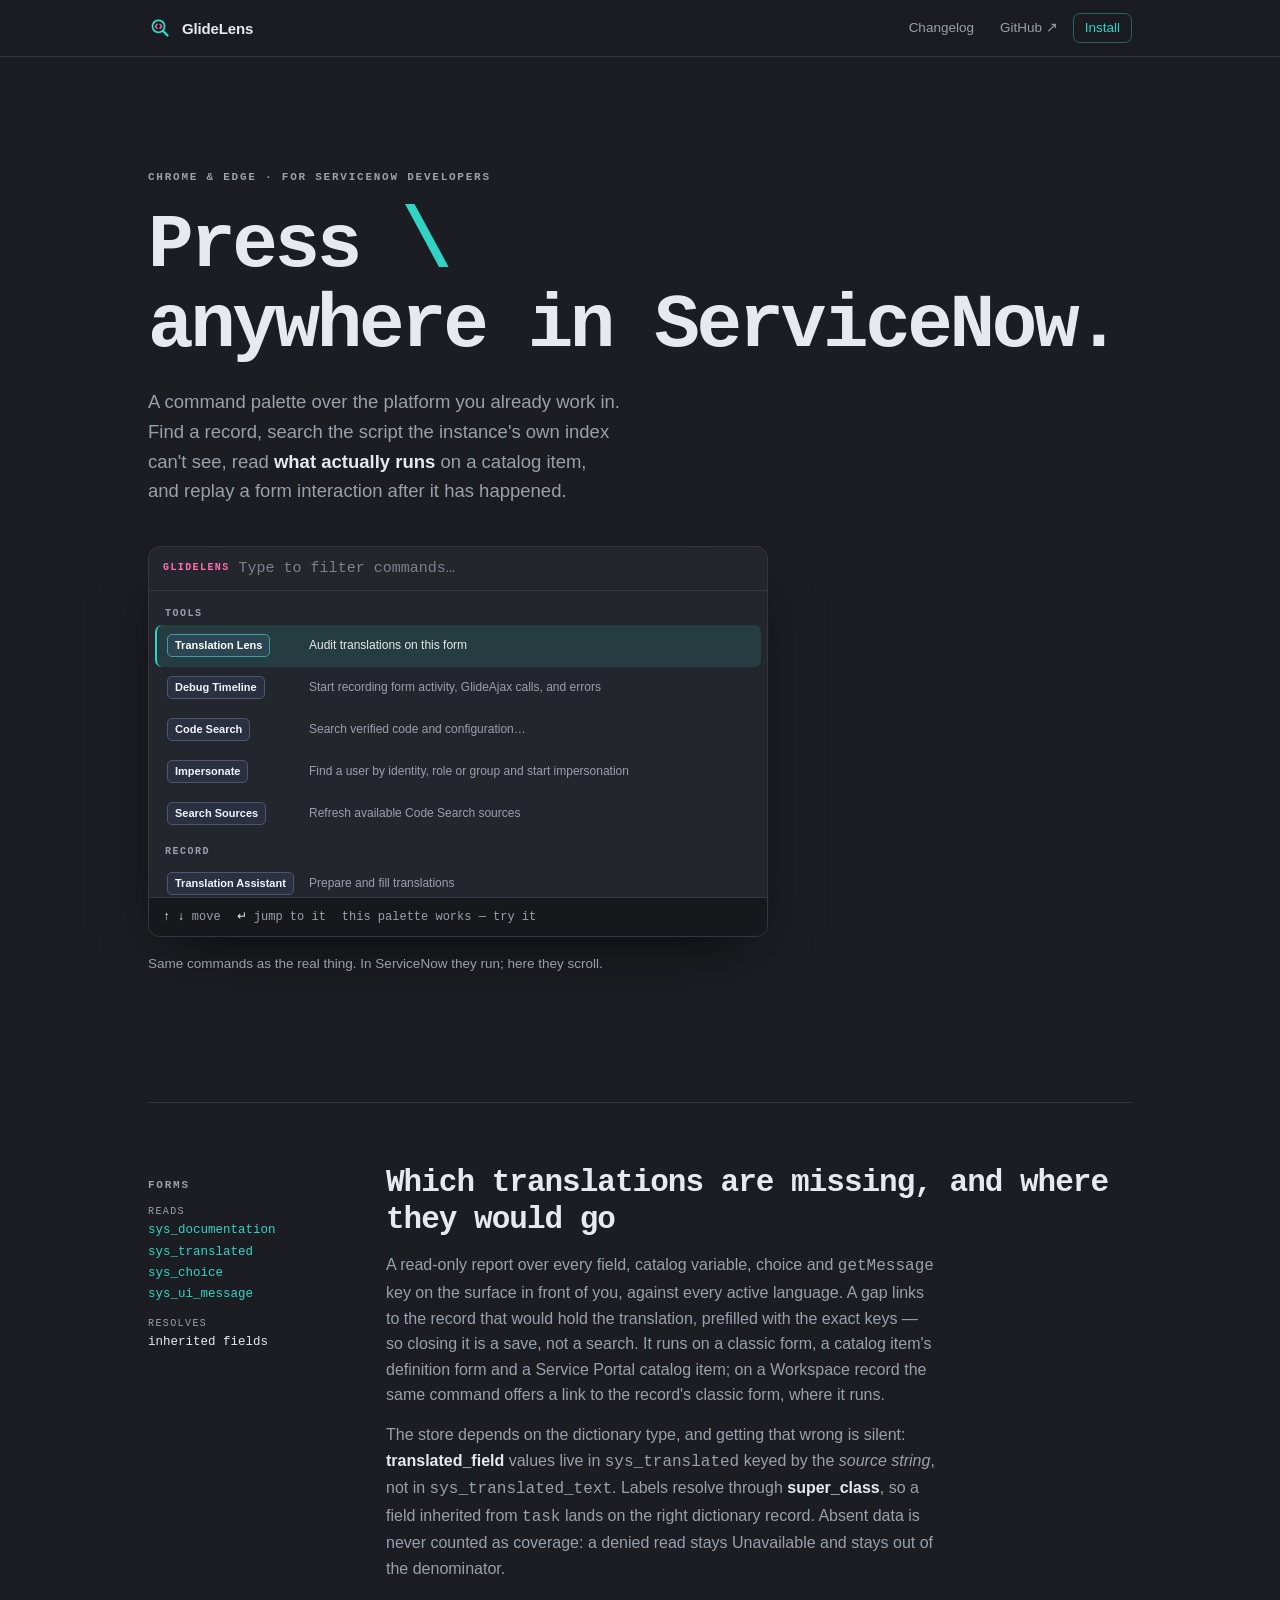
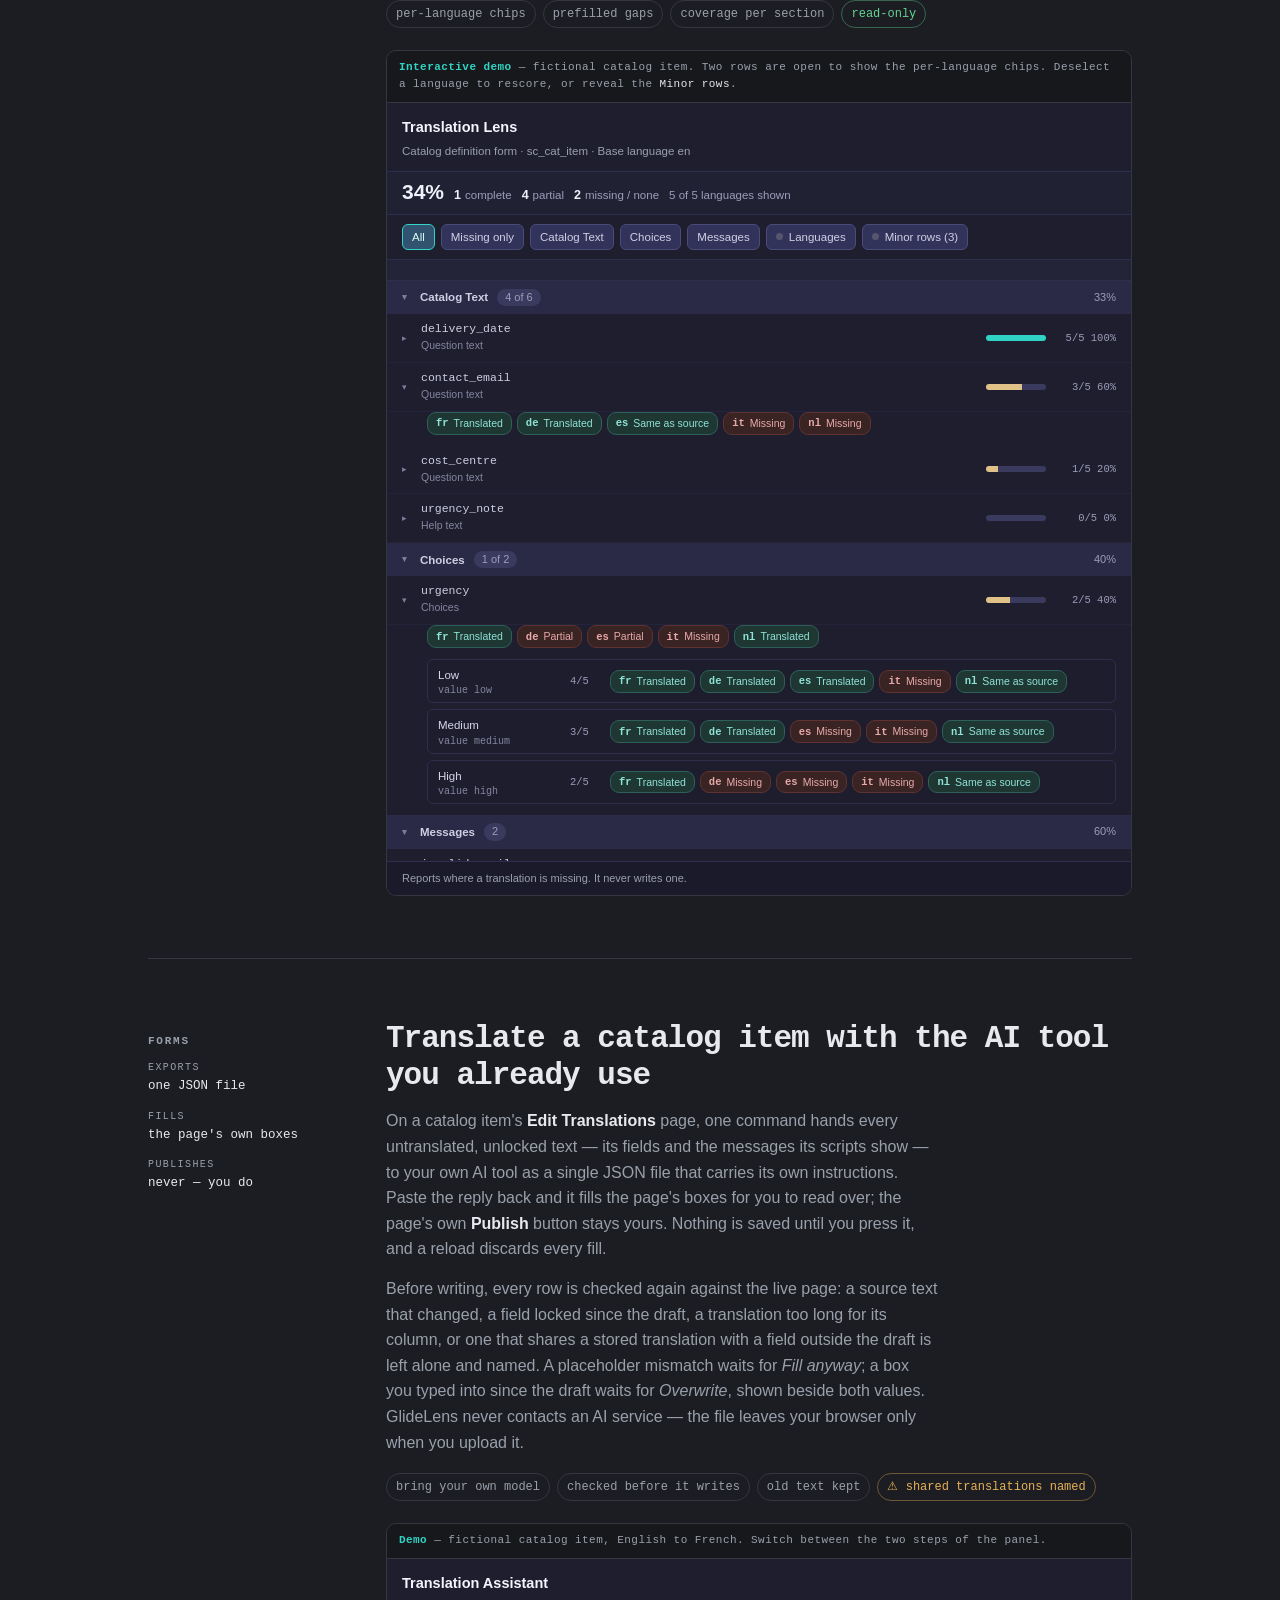
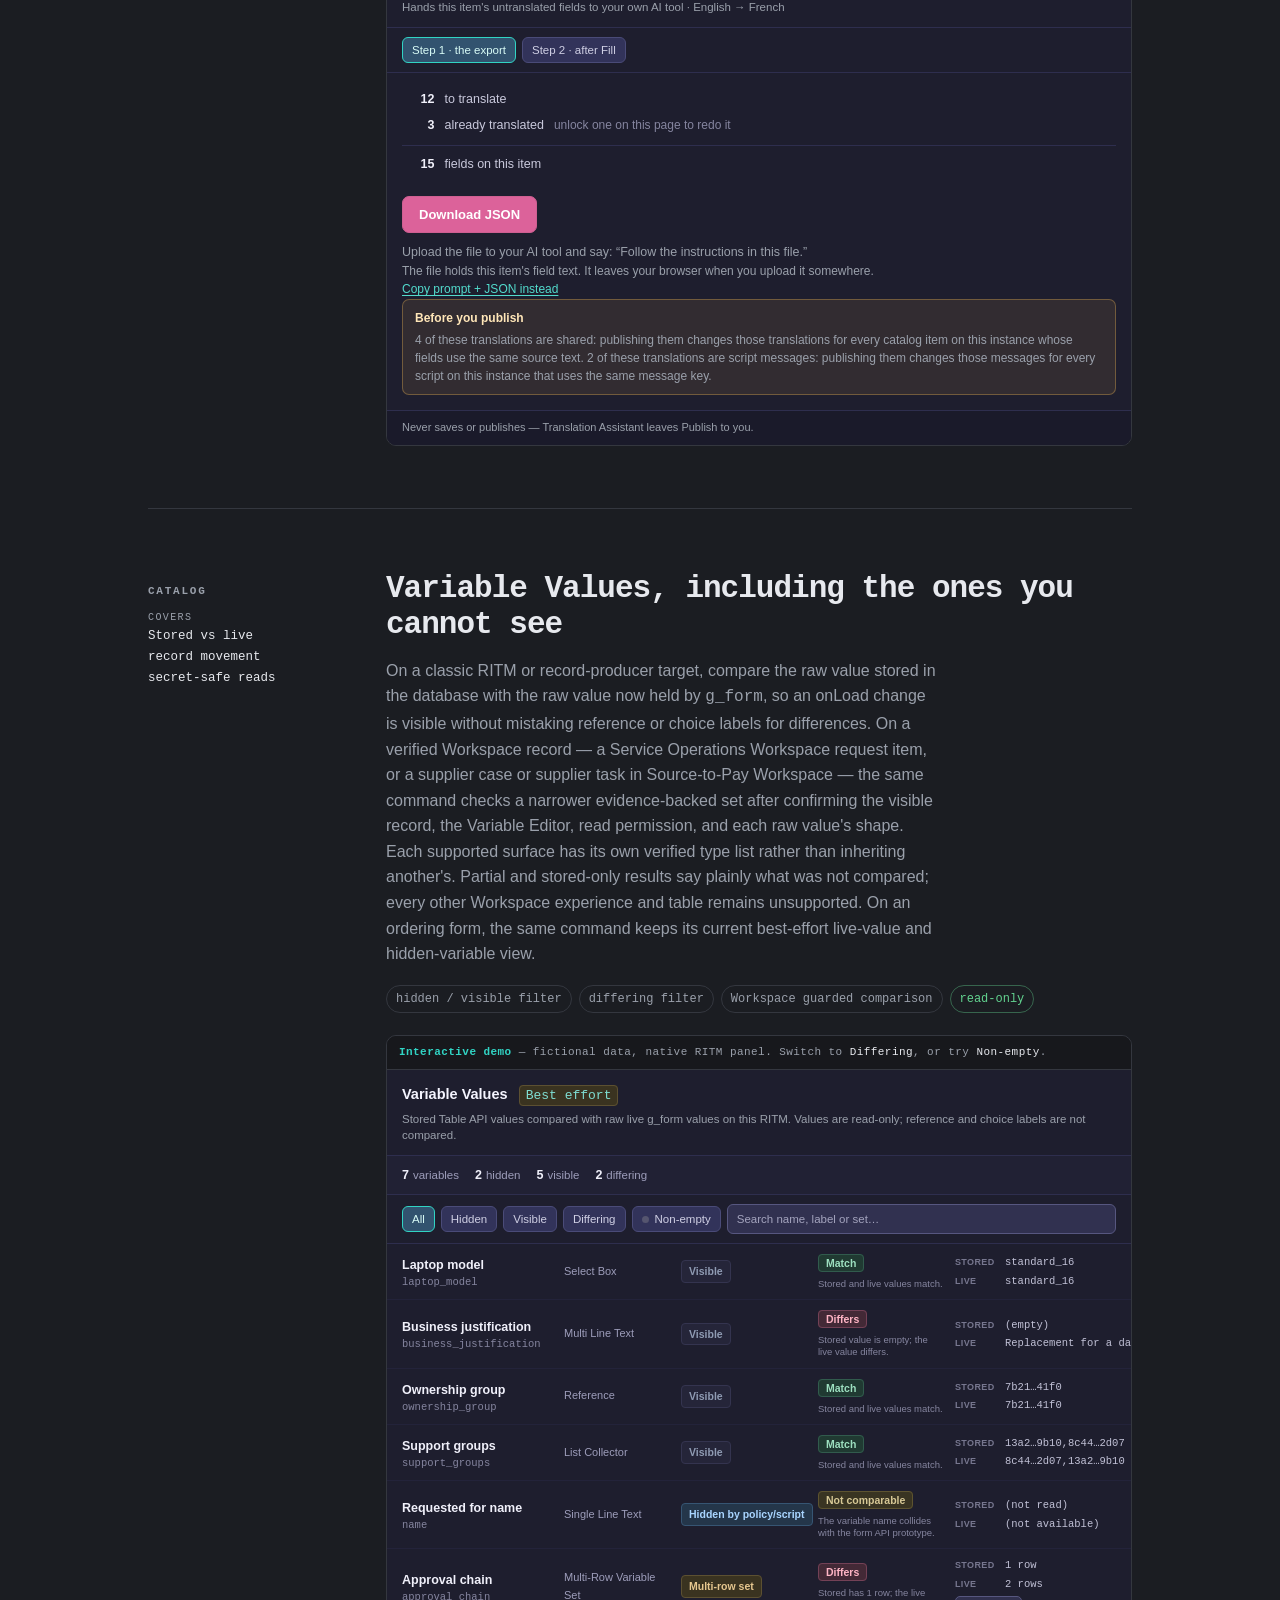
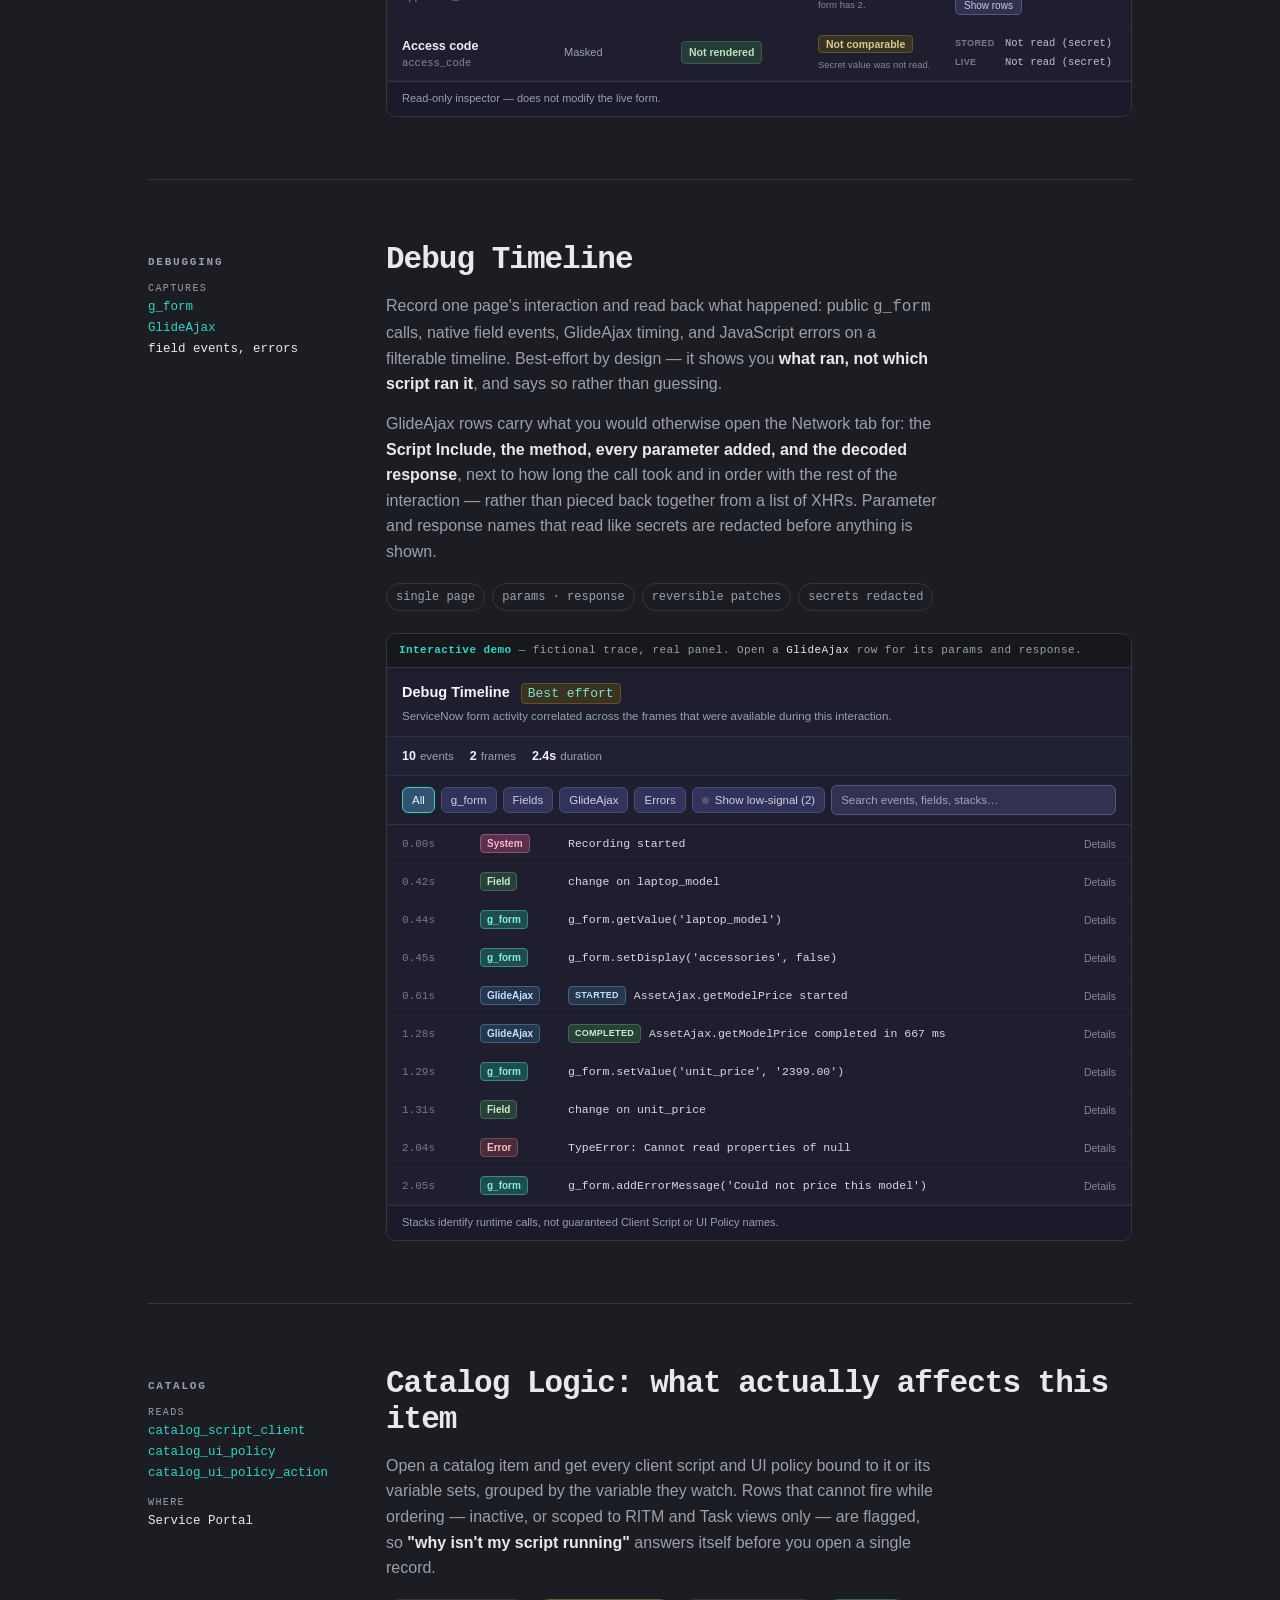
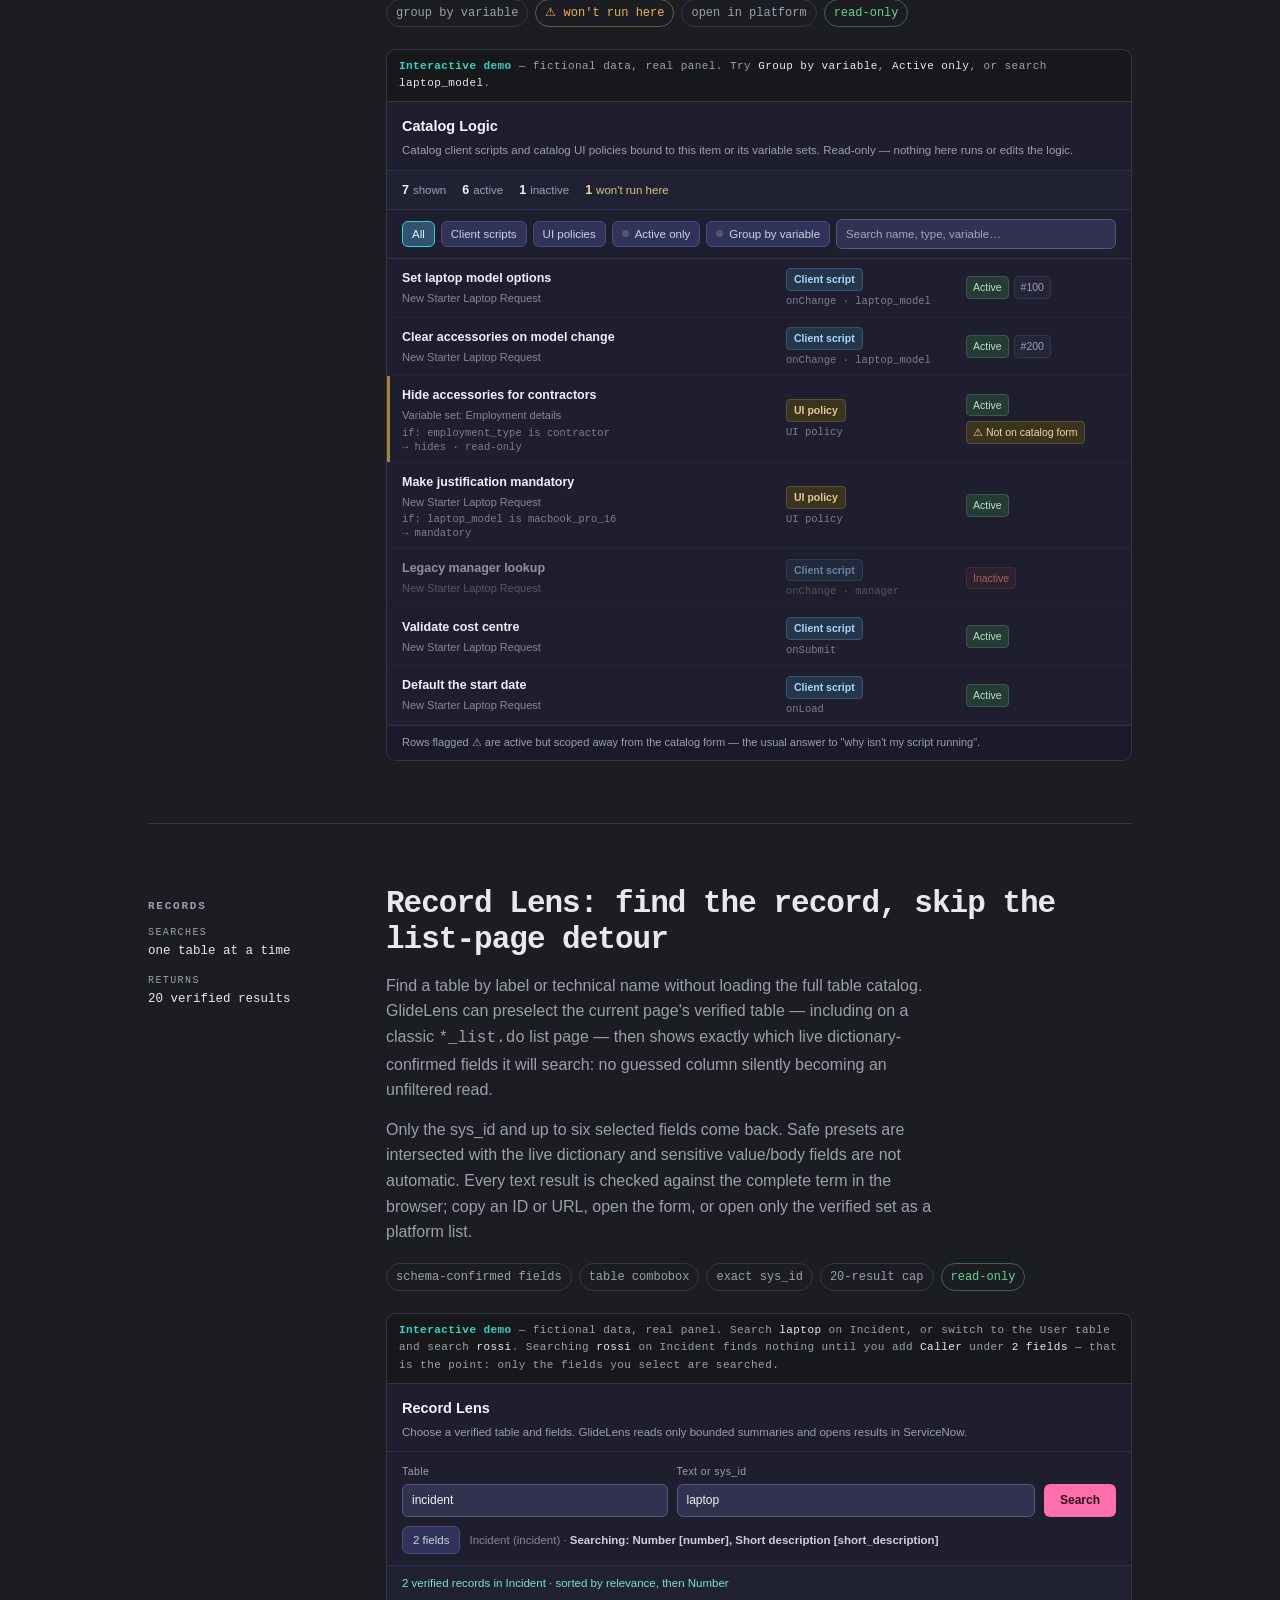
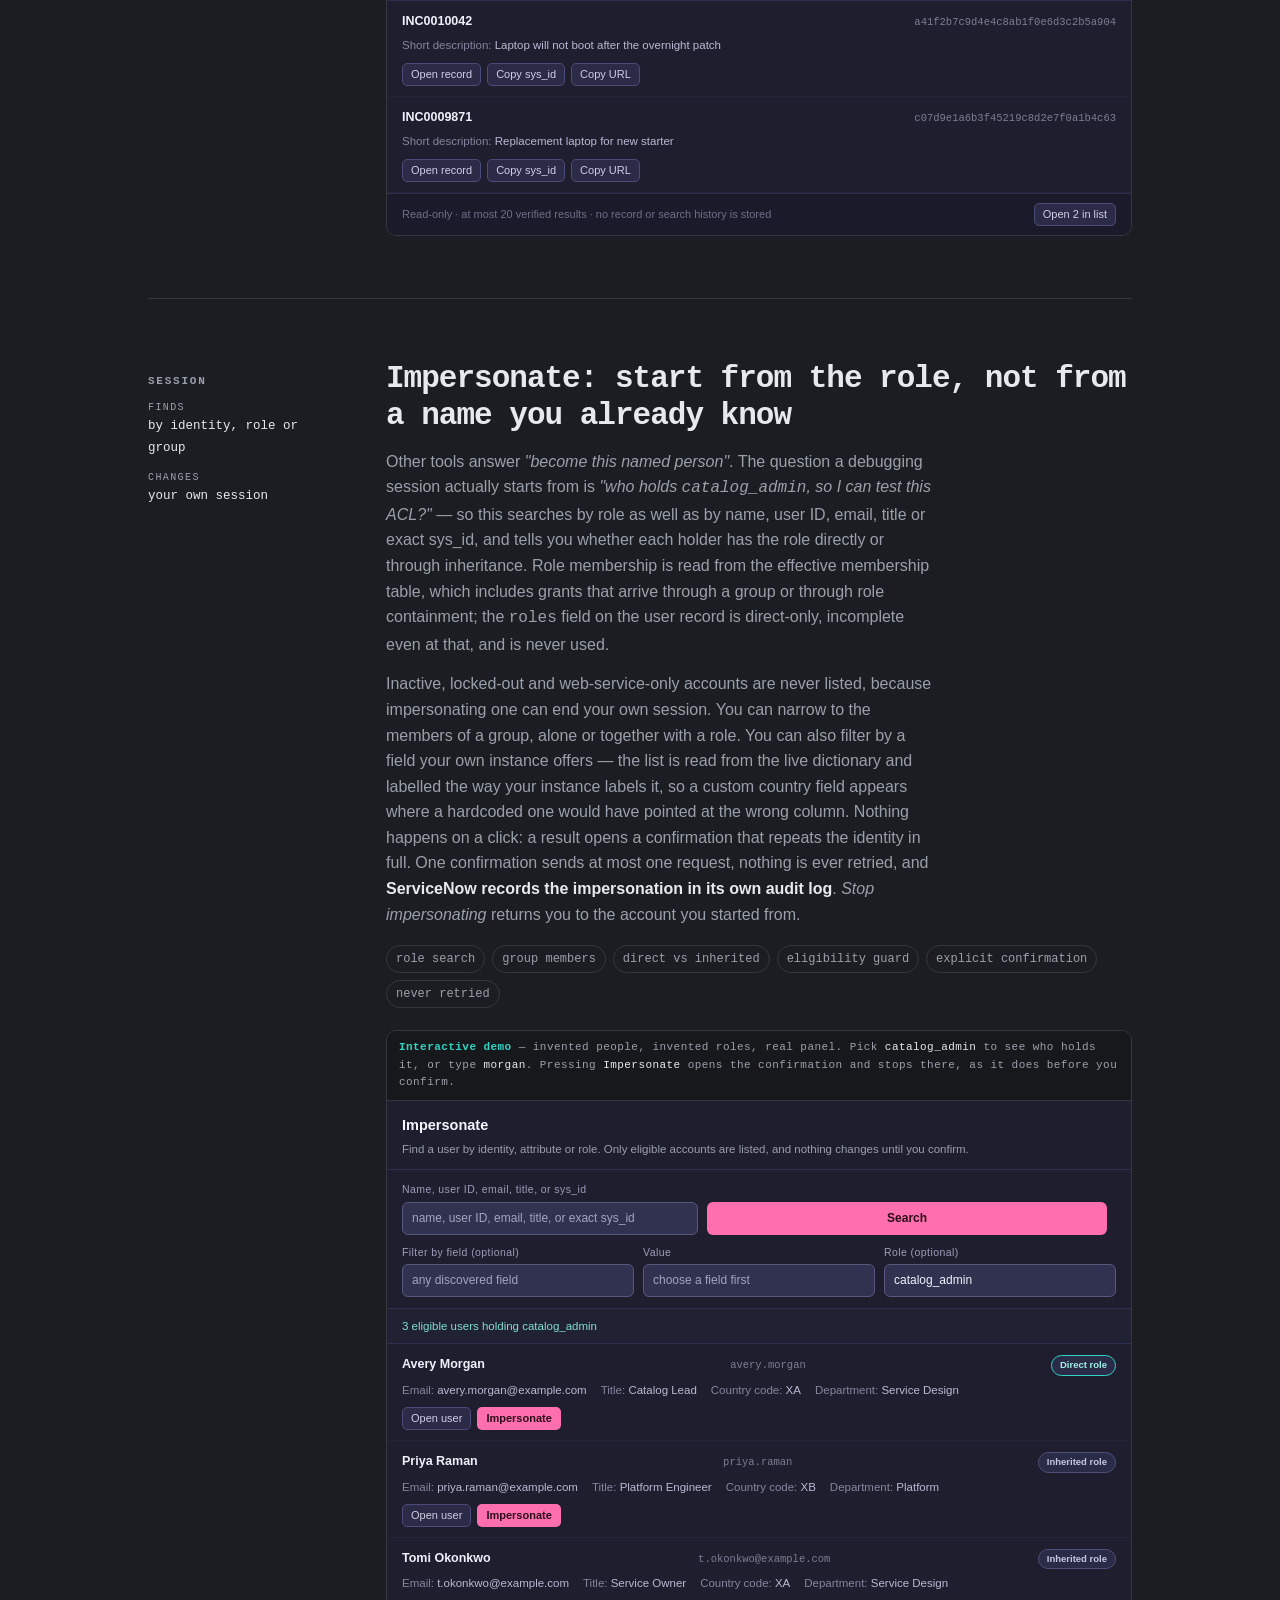
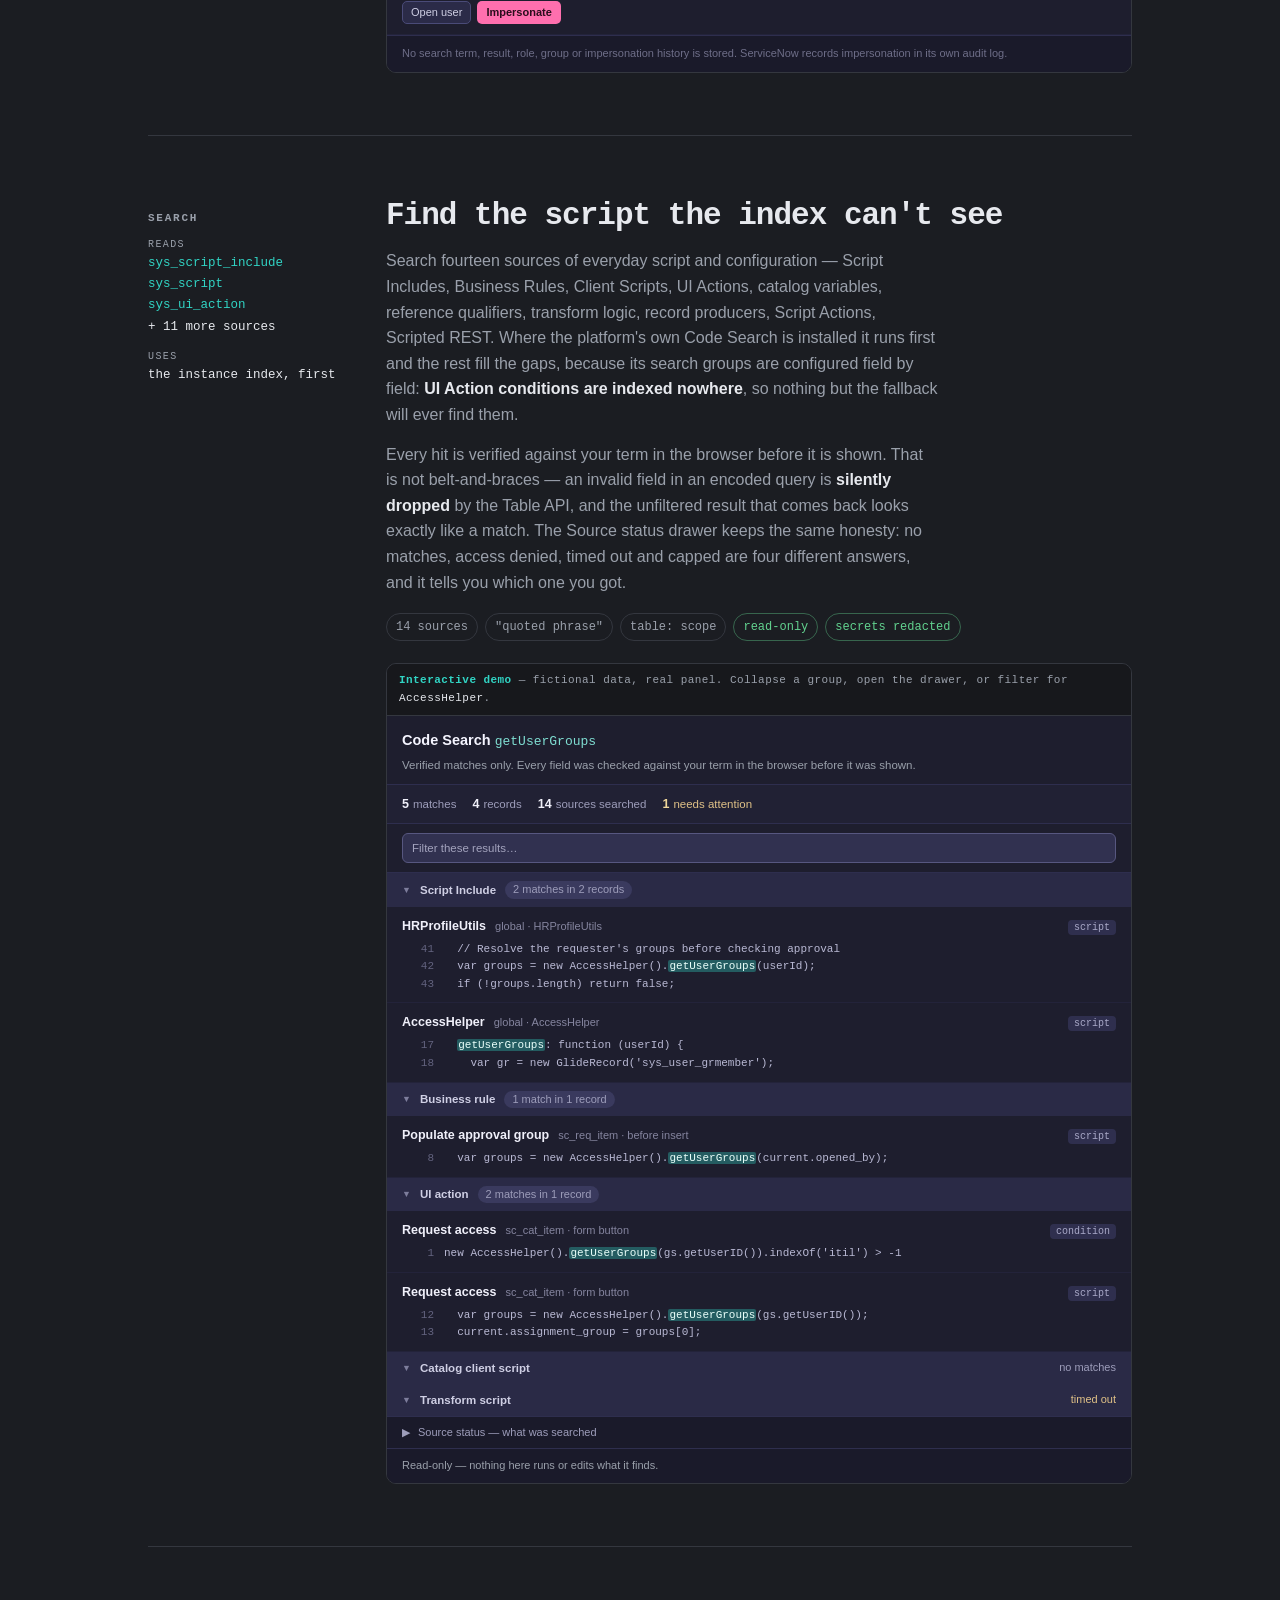
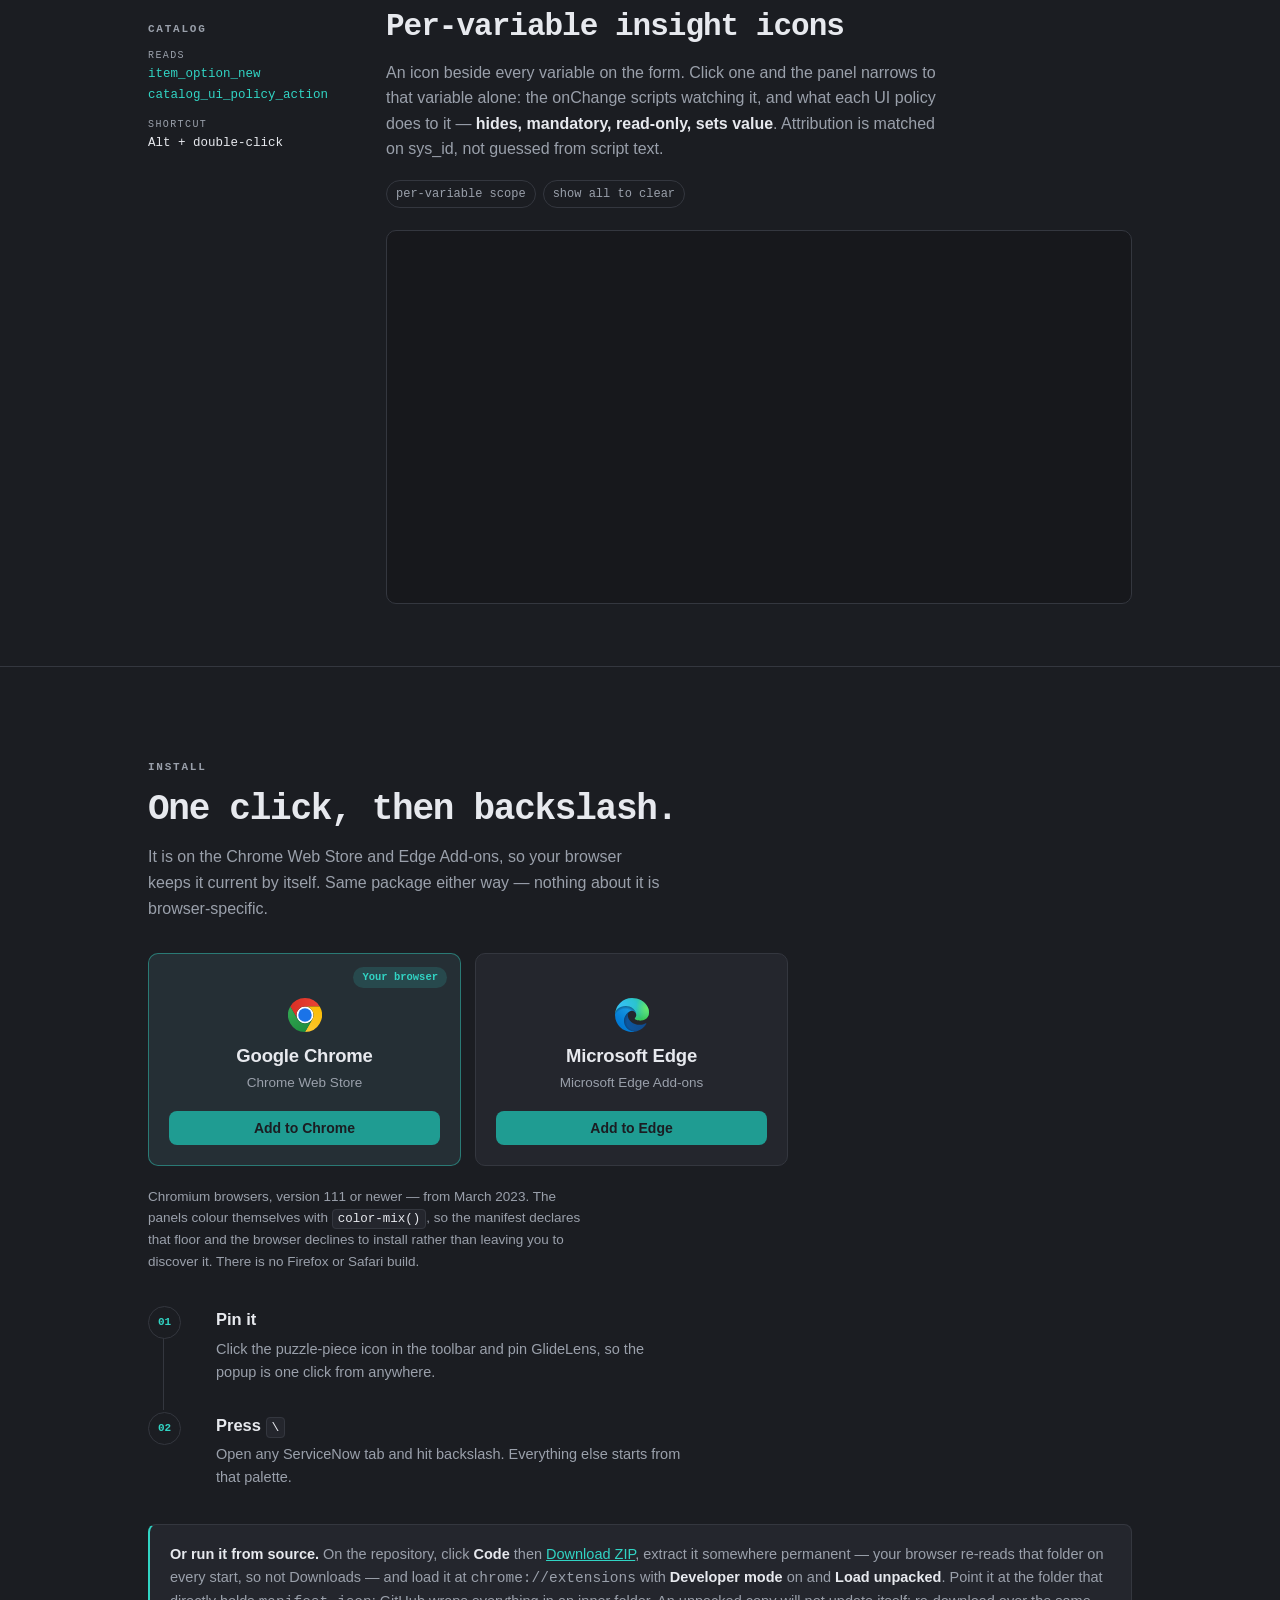
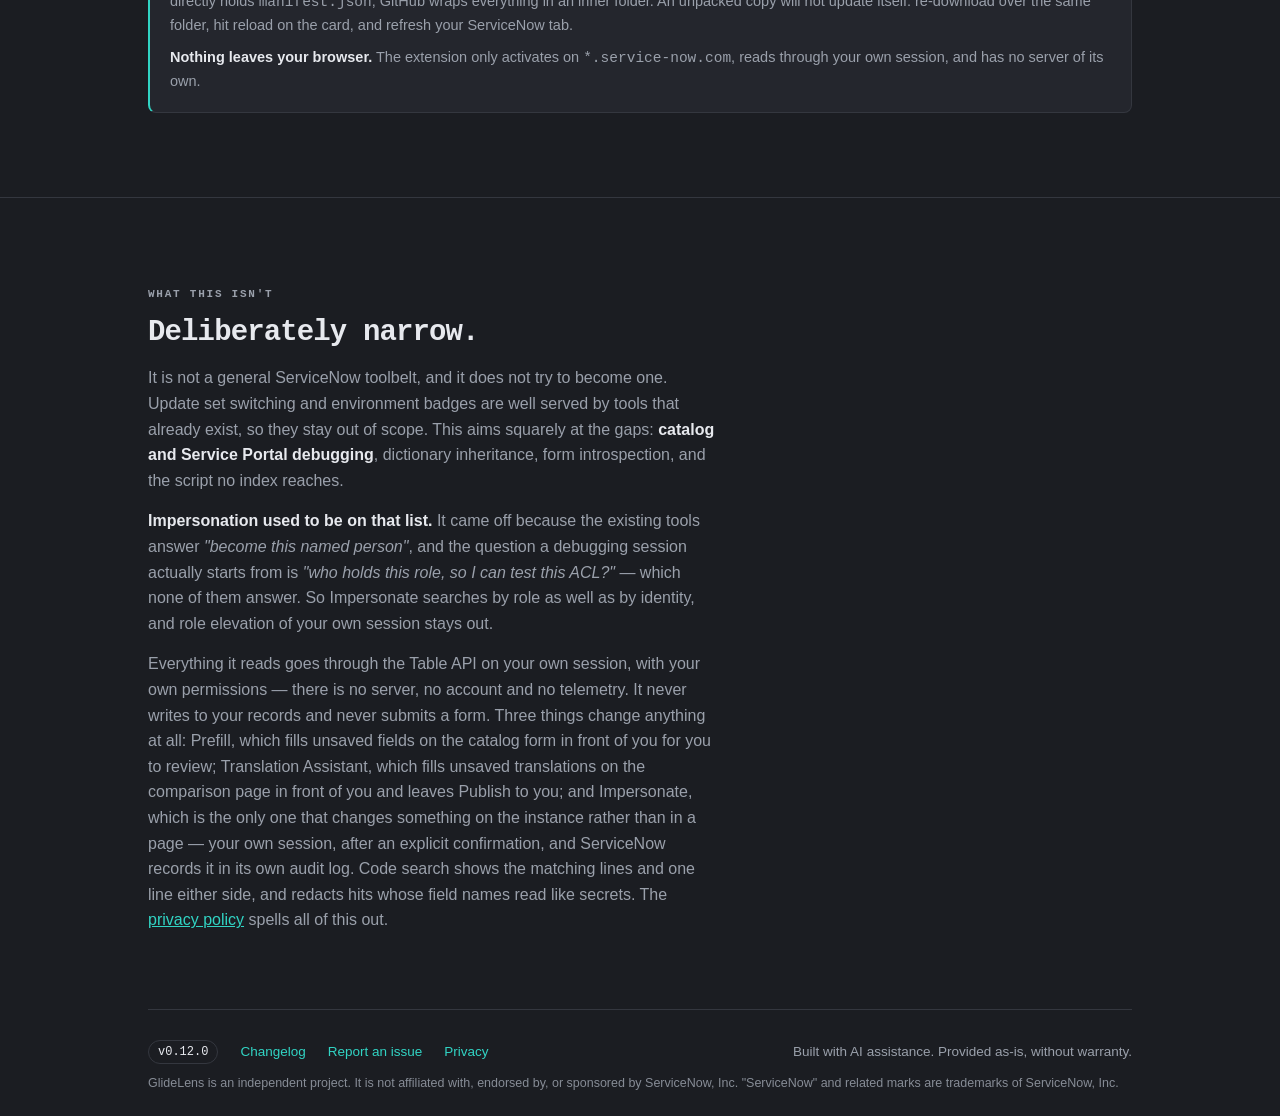
==== docs/index.html @ d3329e3c "feat: impersonate a user found by identity, role or group Adds Impersonate, a palette command for fi" ====
<!doctype html>
<html lang="en">
<head>
<meta charset="utf-8" />
<meta name="viewport" content="width=device-width, initial-scale=1" />
<title>GlideLens — a lens on ServiceNow forms, catalogs and code</title>
<meta name="description" content="A Chrome and Edge extension for ServiceNow developers. Press \ anywhere in the platform for a command palette: safe record search, code search across 14 sources, catalog debugging, a form Debug Timeline, and a translation coverage report." />

<!-- Served from /docs, so the site root is this folder — icons are copied in
     beside this file rather than referenced out of ../icons. -->
<link rel="icon" href="icon32.png" />

<!-- Link previews, for when this gets shared. No og:image yet: the 128px
     extension icon crops badly at 1200×630, so it is better to have none than
     a bad one. Add a proper preview card here when there is one. -->
<meta property="og:type" content="website" />
<meta property="og:site_name" content="GlideLens" />
<meta property="og:title" content="GlideLens — a lens on ServiceNow forms, catalogs and code" />
<meta property="og:description" content="Press \ anywhere in ServiceNow: code search across 14 sources, catalog debugging that tells you what actually runs, a form Debug Timeline, and a translation coverage report." />
<meta property="og:url" content="https://rushipatel92.github.io/GlideLens/" />
<meta name="twitter:card" content="summary" />

<style>
/* ---------------------------------------------------------------------------
   Tokens — lifted verbatim from the extension's popup.css so the page and the
   product read as one thing. Teal is the workhorse, pink is the rare spark.
   --------------------------------------------------------------------------- */
:root {
  --bg:      #1b1d22;
  --surface: #24262d;
  --sunken:  #17181c;
  --line:    #34373f;
  --text:    #e7e9ee;
  --muted:   #9aa0ab;
  --teal:    #31d4c4;
  --teal-d:  #1f9c92;
  --pink:    #ff6fae;
  --ok:      #62d28f;
  --warn:    #e7b155;

  --mono: ui-monospace, "Cascadia Code", "SF Mono", "JetBrains Mono", Menlo, Consolas, monospace;
  --sans: -apple-system, "Segoe UI", Roboto, "Helvetica Neue", sans-serif;

  --gut: clamp(20px, 5vw, 48px);
  /* Wide enough for the longest table name the rail carries
     (catalog_ui_policy_action), which broke mid-word at 172px. */
  --rail: 192px;
}

* { box-sizing: border-box; }

html { scroll-behavior: smooth; scroll-padding-top: 76px; }
@media (prefers-reduced-motion: reduce) { html { scroll-behavior: auto; } }

body {
  margin: 0;
  background: var(--bg);
  color: var(--text);
  font: 16px/1.6 var(--sans);
  -webkit-font-smoothing: antialiased;
}

a { color: var(--teal); }

:focus-visible {
  outline: 2px solid var(--teal);
  outline-offset: 2px;
  border-radius: 3px;
}

.wrap { max-width: 1080px; margin: 0 auto; padding: 0 var(--gut); }

/* Utility label: mono, wide, quiet. Used for eyebrows and rail headings. */
.eyebrow {
  font: 600 11px/1 var(--mono);
  letter-spacing: 0.16em;
  text-transform: uppercase;
  color: var(--muted);
}

/* ---------------------------------------------------------------------------
   Masthead
   --------------------------------------------------------------------------- */
.masthead {
  position: sticky;
  top: 0;
  z-index: 40;
  background: rgba(27, 29, 34, 0.86);
  backdrop-filter: blur(10px);
  border-bottom: 1px solid var(--line);
}
.masthead-in {
  display: flex;
  align-items: center;
  gap: 10px;
  height: 56px;
  max-width: 1080px;
  margin: 0 auto;
  padding: 0 var(--gut);
}
.mark {
  display: block;
  width: 24px; height: 24px;
  border-radius: 6px;
}
.wordmark { font: 700 15px/1 var(--sans); letter-spacing: -0.01em; }
.masthead-links { margin-left: auto; display: flex; align-items: center; gap: 4px; }
.masthead-links a {
  padding: 7px 11px;
  border-radius: 7px;
  font: 500 13.5px/1 var(--sans);
  color: var(--muted);
  text-decoration: none;
}
.masthead-links a:hover { color: var(--text); background: var(--surface); }
.masthead-links a.is-primary {
  color: var(--teal);
  border: 1px solid color-mix(in srgb, var(--teal) 40%, transparent);
}
.masthead-links a.is-primary:hover {
  background: color-mix(in srgb, var(--teal) 12%, transparent);
  color: var(--teal);
}

/* ---------------------------------------------------------------------------
   Hero — the thesis is the palette itself, so it gets the room.
   --------------------------------------------------------------------------- */
.hero { padding: clamp(56px, 9vw, 104px) 0 clamp(40px, 6vw, 72px); }

.hero h1 {
  margin: 18px 0 0;
  font: 700 clamp(38px, 7.2vw, 76px)/1.02 var(--mono);
  letter-spacing: -0.045em;
}
.hero h1 .key {
  color: var(--teal);
  /* The backslash is the product's front door; give it presence, not decoration. */
  font-size: 1.12em;
}
.hero-sub {
  max-width: 46ch;
  margin: 22px 0 0;
  color: var(--muted);
  font-size: clamp(16px, 1.7vw, 18.5px);
}
.hero-sub strong { color: var(--text); font-weight: 600; }

/* ---------------------------------------------------------------------------
   Signature: a working command palette. Type to filter, arrows to move,
   Enter to jump to that feature. It is the demo and the site nav at once.
   --------------------------------------------------------------------------- */
.palette {
  margin: 40px 0 0;
  max-width: 620px;
  background: var(--surface);
  border: 1px solid var(--line);
  border-radius: 12px;
  box-shadow: 0 24px 60px -28px rgba(0, 0, 0, 0.85);
  overflow: hidden;
}
.palette-top {
  display: flex;
  align-items: center;
  gap: 9px;
  padding: 11px 14px;
  border-bottom: 1px solid var(--line);
}
.palette-kicker { font: 700 10px/1 var(--mono); letter-spacing: 0.14em; color: var(--pink); }
.palette-input {
  flex: 1;
  min-width: 0;
  padding: 0;
  border: 0;
  background: transparent;
  color: var(--text);
  font: 400 15px/1.4 var(--mono);
  caret-color: var(--teal);
}
.palette-input::placeholder { color: var(--muted); opacity: 0.75; }
.palette-input:focus { outline: none; }

.palette-list { max-height: 306px; overflow-y: auto; padding: 6px; margin: 0; list-style: none; }
.palette-group {
  padding: 12px 10px 6px;
  font: 600 10px/1 var(--mono);
  letter-spacing: 0.15em;
  text-transform: uppercase;
  color: var(--muted);
}
/* Two columns — a compact label pill and its action description — mirroring
   .cmd-label / .cmd-description in content.js. Rows keep a fixed height so the
   active row's second description line cannot make the list jump. */
.palette-row {
  display: grid;
  grid-template-columns: minmax(94px, 132px) minmax(0, 1fr) auto;
  align-items: center;
  gap: 10px;
  height: 42px;
  padding: 4px 10px;
  border-radius: 7px;
  border-left: 2px solid transparent;
  cursor: pointer;
  font-size: 14.5px;
}
.palette-row .cmd-name {
  justify-self: start;
  width: max-content;
  max-width: 100%;
  min-width: 0;
  padding: 3px 7px;
  border: 1px solid #4d5570;
  border-radius: 5px;
  background: #2b3041;
  color: #f2f5ff;
  font-size: 11px;
  font-weight: 700;
  line-height: 15px;
  white-space: nowrap;
  overflow: hidden;
  text-overflow: ellipsis;
}
.palette-row .cmd-desc {
  min-width: 0;
  color: var(--muted);
  font-size: 12px;
  line-height: 15px;
  white-space: nowrap;
  overflow: hidden;
  text-overflow: ellipsis;
}
.palette-row .cmd-key {
  font: 500 11.5px/1 var(--mono);
  color: var(--muted);
  padding: 4px 7px;
  border: 1px solid var(--line);
  border-radius: 5px;
  white-space: nowrap;
}
.palette-row.is-active {
  background: color-mix(in srgb, var(--teal) 13%, transparent);
  border-left-color: var(--teal);
}
.palette-row.is-active .cmd-name {
  border-color: color-mix(in srgb, var(--teal) 58%, #4d5570);
  background: color-mix(in srgb, var(--teal) 13%, #2b3041);
  color: #fff;
}
.palette-row.is-active .cmd-desc {
  display: -webkit-box;
  -webkit-box-orient: vertical;
  -webkit-line-clamp: 2;
  white-space: normal;
  overflow: hidden;
  color: var(--text);
}
.palette-row.is-active .cmd-key { color: var(--teal); border-color: color-mix(in srgb, var(--teal) 45%, transparent); }
.palette-empty { padding: 26px 12px; text-align: center; color: var(--muted); font-size: 14px; }

.palette-foot {
  display: flex;
  flex-wrap: wrap;
  gap: 4px 16px;
  padding: 10px 14px;
  border-top: 1px solid var(--line);
  background: var(--sunken);
  font: 400 12px/1.5 var(--mono);
  color: var(--muted);
}
.palette-foot kbd {
  font: inherit;
  color: var(--text);
}

.hero-note {
  margin: 16px 0 0;
  font-size: 13.5px;
  color: var(--muted);
}

/* ---------------------------------------------------------------------------
   Features — the left rail carries the ServiceNow tables each feature reads.
   A ServiceNow developer reads `catalog_ui_policy_action` and already knows
   what the feature does, so the rail is information rather than ornament.
   --------------------------------------------------------------------------- */
.features { padding: clamp(28px, 5vw, 56px) 0 0; }

.feature {
  display: grid;
  grid-template-columns: var(--rail) minmax(0, 1fr);
  gap: clamp(20px, 4vw, 46px);
  padding: clamp(38px, 5vw, 62px) 0;
  border-top: 1px solid var(--line);
}
.feature-rail { padding-top: 4px; }
.feature-rail dl { margin: 12px 0 0; font: 400 12.5px/1.7 var(--mono); }
.feature-rail dt {
  margin-top: 10px;
  font-size: 10px;
  letter-spacing: 0.14em;
  text-transform: uppercase;
  color: var(--muted);
}
.feature-rail dd { margin: 0; color: var(--teal); word-break: break-word; }
.feature-rail dd.plain { color: var(--text); }

.feature-body h2 {
  margin: 0;
  font: 700 clamp(24px, 3vw, 31px)/1.18 var(--mono);
  letter-spacing: -0.032em;
}
.feature-body p { margin: 14px 0 0; color: var(--muted); max-width: 62ch; }
.feature-body p strong { color: var(--text); font-weight: 600; }

.tags { display: flex; flex-wrap: wrap; gap: 7px; margin: 18px 0 0; }
.tag {
  padding: 4px 9px;
  border: 1px solid var(--line);
  border-radius: 20px;
  font: 500 12px/1.5 var(--mono);
  color: var(--muted);
}
.tag.is-warn { color: var(--warn); border-color: color-mix(in srgb, var(--warn) 40%, transparent); }
.tag.is-ok { color: var(--ok); border-color: color-mix(in srgb, var(--ok) 40%, transparent); }

/* Media slot. The bare .shot is dashed on purpose: an empty one reads as
   "nothing here yet", so a new section can be laid out before its media
   exists. Anything actually filled says so — .is-live for the recreated
   panels, .is-media for a real <video> or <img> — and turns the border solid.
   Screenshots of ServiceNow are light-on-white against a dark page, so
   .is-shot insets them: edge-to-edge white reads as a hole punched in the
   layout rather than as a framed screenshot. */
.shot {
  margin: 22px 0 0;
  border: 1px dashed var(--line);
  border-radius: 10px;
  background: var(--sunken);
  overflow: hidden;
}
.shot.is-media { border-style: solid; }
.shot.is-media.is-shot { padding: 14px; }
.shot video, .shot img { display: block; width: 100%; height: auto; }
.shot.is-shot img { border-radius: 6px; }

/* ---------------------------------------------------------------------------
   Install — numbered because it genuinely is a sequence; the order matters.
   --------------------------------------------------------------------------- */
.install { padding: clamp(52px, 7vw, 84px) 0; border-top: 1px solid var(--line); }
.install h2 {
  margin: 16px 0 0;
  font: 700 clamp(26px, 3.4vw, 36px)/1.15 var(--mono);
  letter-spacing: -0.035em;
}
.install-lede { margin: 14px 0 0; color: var(--muted); max-width: 58ch; }

/* ---------------------------------------------------------------------------
   Store cards. Two, not the four a browser grid usually has: GlideLens is
   Chromium-only, and a card for a browser it cannot run in is an invitation
   to a one-star review. No browser logos either — simple-icons dropped
   Microsoft's marks, so an accurate Chrome logo beside an improvised Edge one
   would look worse than neither.

   The "Your browser" pill is added by script. With JS off both cards read
   equally, which is a correct page rather than a broken one.
   --------------------------------------------------------------------------- */
.stores {
  display: grid;
  grid-template-columns: repeat(auto-fit, minmax(238px, 1fr));
  gap: 14px;
  margin: 32px 0 0;
  max-width: 640px;
}
.store-card {
  position: relative;
  /* The top padding is a reserved band for the pill, kept on every card so a
     marked one does not sit lower than its neighbour. */
  padding: 44px 20px 20px;
  background: var(--surface);
  border: 1px solid var(--line);
  border-radius: 10px;
  text-align: center;
}
.store-card.is-yours {
  border-color: color-mix(in srgb, var(--teal) 45%, transparent);
  background: color-mix(in srgb, var(--teal) 5%, var(--surface));
}
.store-you {
  position: absolute;
  top: 13px; right: 13px;
  padding: 3px 9px;
  border-radius: 999px;
  background: color-mix(in srgb, var(--teal) 16%, transparent);
  color: var(--teal);
  font: 600 10.5px/1.45 var(--mono);
}
/* Inlined rather than linked: the marks are small, and a store card that
   renders before its logo arrives looks broken. Their gradient ids are
   prefixed glc-/gle- because both files shipped id="a".."c" and the second
   inlined copy would otherwise paint with the first one's gradients. */
.store-logo { display: block; width: 34px; height: 34px; margin: 0 auto 13px; }

.store-name {
  margin: 0;
  font: 700 18.5px/1.2 var(--sans);
  letter-spacing: -0.01em;
}
.store-where { margin: 5px 0 0; color: var(--muted); font-size: 13.5px; }
.store-go {
  display: block;
  margin: 17px 0 0;
  padding: 10px 14px;
  border-radius: 8px;
  background: var(--teal-d);
  color: var(--bg);
  text-align: center;
  text-decoration: none;
  font: 600 14px/1 var(--sans);
}
.store-go:hover { background: var(--teal); }
.store-note { margin: 20px 0 0; color: var(--muted); font-size: 13.5px; max-width: 58ch; }
.store-note code {
  font: 500 12.5px/1 var(--mono);
  color: var(--text);
  background: var(--surface);
  border: 1px solid var(--line);
  border-radius: 4px;
  padding: 2px 5px;
}

.steps { counter-reset: step; list-style: none; margin: 36px 0 0; padding: 0; }
.steps li {
  counter-increment: step;
  position: relative;
  padding: 0 0 26px 52px;
  border-left: 1px solid var(--line);
  margin-left: 15px;
}
.steps li:last-child { border-left-color: transparent; padding-bottom: 0; }
.steps li::before {
  content: counter(step, decimal-leading-zero);
  position: absolute;
  left: -16px;
  top: -2px;
  display: grid;
  place-items: center;
  width: 31px; height: 31px;
  border-radius: 50%;
  background: var(--bg);
  border: 1px solid var(--line);
  font: 600 11px/1 var(--mono);
  color: var(--teal);
}
.steps h3 { margin: 4px 0 0; font: 600 16.5px/1.35 var(--sans); }
.steps p { margin: 7px 0 0; color: var(--muted); font-size: 14.5px; max-width: 58ch; }
.steps code {
  font: 500 13px/1 var(--mono);
  color: var(--text);
  background: var(--surface);
  border: 1px solid var(--line);
  border-radius: 4px;
  padding: 2px 5px;
}

.callout {
  margin: 34px 0 0;
  padding: 18px 20px;
  background: var(--surface);
  border: 1px solid var(--line);
  border-left: 2px solid var(--teal);
  border-radius: 8px;
}
.callout p { margin: 0; font-size: 14.5px; color: var(--muted); }
.callout p + p { margin-top: 9px; }
.callout strong { color: var(--text); font-weight: 600; }

/* ---------------------------------------------------------------------------
   Scope — saying plainly what this is not is worth more than another feature.
   --------------------------------------------------------------------------- */
.scope { padding: clamp(48px, 6vw, 76px) 0; border-top: 1px solid var(--line); }
.scope h2 {
  margin: 16px 0 0;
  font: 700 clamp(22px, 2.8vw, 29px)/1.2 var(--mono);
  letter-spacing: -0.03em;
}
.scope p { margin: 15px 0 0; color: var(--muted); max-width: 64ch; }
.scope p strong { color: var(--text); font-weight: 600; }

/* --------------------------------------------------------------------------- */
.colophon {
  padding: 30px 0 44px;
  border-top: 1px solid var(--line);
  display: flex;
  flex-wrap: wrap;
  gap: 10px 22px;
  align-items: center;
  font-size: 13.5px;
  color: var(--muted);
}
.colophon a { text-decoration: none; }
.colophon a:hover { text-decoration: underline; }
.colophon .ver {
  font: 500 12px/1 var(--mono);
  padding: 5px 9px;
  border: 1px solid var(--line);
  border-radius: 20px;
  color: var(--text);
}
.colophon .spacer { margin-left: auto; }
/* Full-width row of its own beneath the links: a trademark line reads as legal
   boilerplate, not as another footer link. */
.colophon .disclaimer {
  width: 100%;
  margin: 0;
  font-size: 12.5px;
  line-height: 1.55;
  color: var(--muted);
  opacity: 0.85;
}

/* ---------------------------------------------------------------------------
   Live demos. These recreate the extension's OWN panels — the markup and the
   colours come from code_search_ui.js and catalog_insight_ui.js, so this is the
   same design system rather than an impression of it.

   Every class here is dm- prefixed on purpose: the page already owns .row,
   .tag, .count and .search, and an unprefixed demo would inherit them.

   The data is fictional. If a panel changes, change the demo — a demo that
   lies is worse than no demo.
   --------------------------------------------------------------------------- */
.shot.is-live { border-style: solid; background: transparent; }

/* .feature-body p caps prose at 62ch and adds a top margin. The demo panels
   contain <p> too, and they are UI rather than prose — they must fill the
   panel, so opt them out rather than fight it per-element. */
.feature-body .shot p { max-width: none; margin: 0; }
.feature-body .shot p.dm-sub { margin-top: 4px; }

/* Deliberately not flex: the caption is a sentence with inline emphasis, and
   flex would make every text fragment its own item and space them apart. */
.dm-cap {
  margin: 0;
  padding: 8px 12px;
  border-bottom: 1px solid var(--line);
  background: var(--sunken);
  font: 500 11px/1.6 var(--mono);
  letter-spacing: 0.04em;
  color: var(--muted);
}
.dm-cap b { color: var(--teal); font-weight: 600; }
.dm-cap em { color: var(--text); font-style: normal; }

/* The panel shell, lifted from the extension's own overlay. */
.dm {
  background: #1e1e2e;
  color: #dedeee;
  font-size: 13px;
  --teal: #31d4c4;
}
.dm-head { padding: 13px 15px 11px; border-bottom: 1px solid #2e2e4e; }
.dm-title { margin: 0; font-size: 14.5px; font-weight: 650; color: #f5f5ff; }
.dm-title span { font: 13px var(--mono); color: #7fded2; }
.dm-sub { font-size: 11.5px; line-height: 1.45; color: #85859f; }

.dm-sum {
  display: flex;
  flex-wrap: wrap;
  gap: 6px 16px;
  padding: 9px 15px;
  border-bottom: 1px solid #2e2e4e;
  background: #212134;
  font-size: 11.5px;
  color: #9d9dba;
}
.dm-sum strong { color: #f0f0fa; font-size: 12.5px; margin-right: 4px; }
.dm-sum .warn { color: #e0c187; }
.dm-sum .warn strong { color: #f0d79b; }

.dm-ctl {
  display: flex;
  flex-wrap: wrap;
  align-items: center;
  gap: 6px;
  padding: 9px 15px;
  border-bottom: 1px solid #2e2e4e;
}
.dm-btn, .dm-tog {
  display: inline-flex;
  align-items: center;
  gap: 6px;
  padding: 4px 9px;
  border: 1px solid #4a4b78;
  border-radius: 6px;
  background: #32335a;
  color: #cfcfe4;
  font: 500 11.5px/1.4 var(--sans);
  cursor: pointer;
}
.dm-btn:hover, .dm-tog:hover { background: #4a4b78; color: #fff; }
.dm-btn.on {
  background: color-mix(in srgb, var(--teal) 20%, #32335a);
  border-color: var(--teal);
  color: #d8fbf6;
}
.dm-tog .dot { width: 7px; height: 7px; border-radius: 50%; background: #55556f; }
.dm-tog.on .dot { background: var(--teal); }
.dm-tog.on { border-color: var(--teal); color: #d8fbf6; }
.dm-find {
  flex: 1;
  min-width: 130px;
  margin-left: auto;
  padding: 6px 9px;
  border: 1px solid #575780;
  border-radius: 6px;
  background: #313150;
  color: #f0f0fa;
  font: 400 11.5px/1.4 var(--sans);
}
.dm-find:focus { outline: none; border-color: var(--teal); background: #37375a; }
.dm-find::placeholder { color: #a4a4be; }

/* Tall enough that filtering visibly removes rows. At 340px only about three
   rows showed, so a filter that dropped one row below the fold looked like a
   filter that did nothing. */
.dm-rows { max-height: 580px; overflow: auto; }

/* Group header, shared by both demos. */
.dm-grp-head {
  display: flex;
  align-items: center;
  gap: 9px;
  width: 100%;
  padding: 8px 15px;
  border: 0;
  background: #2a2a46;
  color: #cfcfe4;
  font: 600 11.5px/1.4 var(--sans);
  text-align: left;
  cursor: pointer;
}
.dm-grp-head:hover { background: #32325a; }
.dm-grp-head .dm-caret { width: 9px; font-size: 9px; color: #7d7d9c; }
.dm-grp-head .dm-n {
  padding: 1px 8px;
  border-radius: 9px;
  background: #3a3a5e;
  color: #9d9dba;
  font-weight: 500;
  font-size: 11px;
}
.dm-grp-head .dm-st { margin-left: auto; font-weight: 500; font-size: 11px; color: #9d9dba; }
.dm-grp-head .dm-st.warn { color: #e0c187; }

/* --- Translation Assistant: the two steps, drawn as the panel draws them --- */
.dm-ta-body { padding: 13px 15px 15px; font-size: 12.5px; line-height: 1.5; color: #c9c9dc; }
.dm-ta-body[hidden] { display: none; }
.dm-ta-tally { list-style: none; margin: 0 0 4px; padding: 0; }
.dm-ta-tally li { display: flex; align-items: baseline; gap: 10px; padding: 4px 0; }
.dm-ta-tally .n { min-width: 2.6em; text-align: right; font-variant-numeric: tabular-nums; font-weight: 650; color: #f0f0fa; }
.dm-ta-tally .why { color: #85859f; font-size: 12px; }
.dm-ta-tally li.total { border-top: 1px solid #2e2e4e; margin-top: 6px; padding-top: 9px; }
.dm-ta-primary { display: inline-block; margin: 14px 0 10px; padding: 8px 16px; border-radius: 7px; font-size: 13px; font-weight: 650; color: #fff; background: color-mix(in srgb, var(--pink) 82%, #3a2740); border: 1px solid color-mix(in srgb, var(--pink) 70%, #5a3a4c); }
.dm-ta-hint { margin: 0 0 6px; }
.dm-ta-privacy { margin: 0 0 12px; font-size: 12px; color: #85859f; }
.dm-ta-link { color: color-mix(in srgb, var(--teal) 84%, white); text-decoration: underline; text-underline-offset: 2px; font-size: 12px; }
.dm-ta-note { margin: 14px 0 0; padding: 9px 12px; border-radius: 7px; font-size: 12px; line-height: 1.5; color: #f3d9a4; background: rgba(231, 177, 85, 0.10); border: 1px solid rgba(231, 177, 85, 0.35); }
.dm-ta-note.info { color: #bfe9e4; background: rgba(49, 212, 196, 0.08); border-color: rgba(49, 212, 196, 0.30); }
.dm-ta-note b { display: block; margin-bottom: 4px; color: #ffe6b8; font-weight: 650; }
.dm-ta-head { margin: 0 0 6px; color: #f5f5ff; font-size: 14px; font-weight: 650; }
.dm-ta-h3 { font-size: 14px; margin: 14px 0 5px; color: #f0f0fa; font-weight: 650; }
.dm-ta-sub { margin: 0 0 10px; color: #aaaac1; font-size: 12px; }
.dm-ta-list { list-style: none; margin: 6px 0 4px; padding: 0 0 0 12px; border-left: 2px solid #2e2e4e; }
.dm-ta-list li { padding: 10px 0; border-top: 1px solid #29293f; }
.dm-ta-list li:first-child { border-top: 0; padding-top: 2px; }
.dm-ta-list .field { display: block; font-size: 11px; color: #85859f; }
.dm-ta-list .src { display: block; color: #ececf8; font-weight: 650; }
.dm-ta-list .pair { display: grid; grid-template-columns: max-content minmax(0, 1fr); column-gap: 10px; row-gap: 2px; margin: 4px 0 0; font-size: 12px; }
.dm-ta-list .pair dt { color: #85859f; white-space: nowrap; }
.dm-ta-list .pair dd { margin: 0; overflow: hidden; text-overflow: ellipsis; white-space: nowrap; }
.dm-ta-list .pair dd.tgt { color: color-mix(in srgb, var(--teal) 70%, #cfeee9); }
.dm-ta-list .pair dd.was { color: #c9c9dc; }
.dm-ta-list .verdict { display: flex; align-items: center; gap: 12px; margin-top: 6px; }
.dm-ta-list .reason { flex: 1; min-width: 0; color: #f3d9a4; font-size: 12px; }
.dm-ta-list .choice { flex: none; border: 1px solid #4a4a70; background: #2c2c48; color: #f0f0fa; border-radius: 6px; padding: 4px 10px; font-size: 12px; }

/* --- Translation Lens rows --- */
.dm-tl-row {
  display: flex; align-items: center; gap: 10px; width: 100%;
  padding: 8px 15px; border: 0; border-bottom: 1px solid #23233a;
  background: none; color: inherit; font: inherit; text-align: left; cursor: pointer;
}
.dm-tl-row:hover { background: #26263c; }
.dm-tl-row .dm-caret { width: 9px; font-size: 9px; color: #7d7d9c; flex: none; }
.dm-tl-name { display: flex; flex-direction: column; gap: 2px; min-width: 0; flex: 1 1 auto; }
.dm-tl-el { font: 11.5px var(--mono); color: #cfcfe4; overflow: hidden; text-overflow: ellipsis; white-space: nowrap; }
.dm-tl-lab { font-size: 10.5px; color: #8585a0; overflow: hidden; text-overflow: ellipsis; white-space: nowrap; }
.dm-tl-cov { flex: none; display: flex; align-items: center; gap: 8px; }
.dm-tl-bar { width: 60px; height: 6px; border-radius: 3px; background: #3a3a5e; overflow: hidden; }
.dm-tl-bar span { display: block; height: 100%; background: var(--teal); }
.dm-tl-bar.part span { background: #e0c187; }
.dm-tl-bar.none span { background: #e08787; }
.dm-tl-num { font: 10.5px var(--mono); color: #9d9dba; min-width: 62px; text-align: right; }
.dm-tl-word { font-size: 10.5px; color: #8585a0; }
.dm-tl-chips { display: flex; flex-wrap: wrap; gap: 5px; padding: 0 15px 11px 40px; }
.dm-tl-chip {
  display: inline-flex; align-items: center; gap: 5px; padding: 2px 8px;
  border-radius: 9px; font-size: 10.5px; border: 1px solid #34344f;
  background: #26263c; color: #b9b9d0;
}
.dm-tl-chip b { font: 10.5px var(--mono); font-weight: 600; }
.dm-tl-chip.ok { color: #8fe3d6; border-color: #2f5f59; background: #1f3733; }
.dm-tl-chip.gap { color: #e8a9a9; border-color: #5f3232; background: #3a2323; }
.dm-tl-chip.na { color: #82829c; border-style: dashed; }
.dm-tl-choices { display: grid; gap: 6px; padding: 0 15px 11px 40px; }
.dm-tl-choice {
  display: flex; flex-wrap: wrap; align-items: center; gap: 6px 12px; padding: 6px 10px;
  border: 1px solid #2e2e4e; border-radius: 6px; background: #1d1d2e;
}
.dm-tl-choice-label { display: flex; flex-direction: column; gap: 1px; min-width: 120px; font-size: 11.5px; color: #d6d6ea; }
.dm-tl-choice-value { font: 10px var(--mono); color: #8585a0; }
.dm-tl-choice-cov { font: 10.5px var(--mono); color: #9d9dba; min-width: 28px; }
.dm-tl-choices .dm-tl-chips { padding: 0; }
.dm-tl-score { display: flex; align-items: baseline; gap: 10px; flex-wrap: wrap; }
.dm-tl-big { font-size: 21px; font-weight: 700; color: #f0f0fa; line-height: 1; }
.dm-tl-all {
  font-size: 10.5px; color: #a8a8c4; border: 1px dashed #4a4b70;
  border-radius: 9px; padding: 2px 8px;
}
.dm-tl-pop {
  display: flex; flex-wrap: wrap; align-items: center; gap: 8px 14px;
  padding: 10px 15px; border-bottom: 1px solid #2e2e4e; background: #242438;
}
.dm-tl-pop p { margin: 0; flex: 1 0 100%; font-size: 10.5px; color: #8f8faa; line-height: 1.5; }
.dm-tl-opt { display: inline-flex; align-items: center; gap: 6px; font-size: 11px; color: #b9b9d0; }
.dm-tl-opt code { font: 10.5px var(--mono); color: #7fded2; }
.dm-tl-note { padding: 9px 15px; font-size: 11px; color: #8f8fa8; border-bottom: 1px solid #23233a; }

/* --- Code search rows --- */
.dm-hit {
  padding: 9px 15px;
  border-bottom: 1px solid #23233a;
  cursor: default;
}
.dm-hit:hover { background: #26264080; }
.dm-hit-top { display: flex; align-items: baseline; gap: 9px; margin-bottom: 5px; }
.dm-hit-name { font-size: 12.5px; font-weight: 600; color: #f0f0fa; }
.dm-hit-sub { font-size: 11px; color: #85859f; }
.dm-hit-field {
  margin-left: auto;
  flex: none;
  padding: 2px 6px;
  border-radius: 4px;
  background: #2f2f4e;
  color: #a9a9c8;
  font: 10px var(--mono);
}
.dm-snip {
  display: flex;
  gap: 10px;
  font: 11px/1.6 var(--mono);
  color: #b9b9d4;
  white-space: pre-wrap;
  word-break: break-word;
}
.dm-snip .dm-ln { min-width: 32px; flex: none; text-align: right; color: #63637f; user-select: none; }
.dm-snip mark {
  padding: 0 1px;
  border-radius: 2px;
  background: color-mix(in srgb, var(--teal) 34%, transparent);
  color: #eafffb;
}

.dm-drawer { border-top: 1px solid #2e2e4e; background: #1a1a2a; }
.dm-drawer-head {
  display: flex;
  align-items: center;
  gap: 8px;
  width: 100%;
  padding: 8px 15px;
  border: 0;
  background: transparent;
  color: #9d9dba;
  font: 400 11px/1.4 var(--sans);
  text-align: left;
  cursor: pointer;
}
.dm-drawer-head:hover { color: #dedeee; }
.dm-drawer-list { display: none; padding: 2px 15px 10px; }
.dm-drawer-list.open { display: block; }
.dm-drow {
  display: flex;
  gap: 10px;
  align-items: baseline;
  padding: 3px 0;
  font-size: 11px;
  color: #9d9dba;
}
.dm-drow .dm-dname { color: #cfcfe4; min-width: 150px; }
.dm-drow .dm-dtbl { font: 10px var(--mono); color: #6e6e88; }
.dm-drow .dm-dstate { margin-left: auto; }
.dm-drow .dm-dstate.warn { color: #e0c187; }

/* --- Catalog insight rows --- */
/* Fixed track widths, matching .row in catalog_insight_ui.js. Each row is its
   own grid container, so an `auto` track resolves per row and the columns
   drift out of line — which is exactly what went wrong here. Only the name
   column may flex. */
.dm-crow {
  display: grid;
  grid-template-columns: minmax(0, 1fr) 168px 150px;
  gap: 12px;
  align-items: center;
  padding: 9px 15px;
  border-bottom: 1px solid #23233a;
  cursor: default;
}
.dm-crow:hover { background: #26263e; }
.dm-crow.off { opacity: 0.55; }
.dm-crow.flag { box-shadow: inset 3px 0 0 #a5842f; }
.dm-cname { min-width: 0; font-size: 12.5px; font-weight: 600; color: #f0f0fa; }
.dm-cbound { margin-top: 2px; font-size: 11px; color: #85859f; }
.dm-ccond { margin-top: 2px; font: 10.5px var(--mono); color: #7d7d95; }
.dm-kind { display: flex; flex-direction: column; gap: 4px; min-width: 0; }
.dm-badge {
  align-self: flex-start;
  padding: 2px 7px;
  border: 1px solid;
  border-radius: 4px;
  font-size: 10.5px;
  font-weight: 600;
}
.dm-badge.client { color: #a9d5ff; background: #24364a; border-color: #365573; }
.dm-badge.uip { color: #e6c78f; background: #3a3320; border-color: #5c5031; }
.dm-subtype { font: 10.5px var(--mono); color: #7d7d95; }
.dm-meta { display: flex; flex-wrap: wrap; align-items: center; gap: 5px; font-size: 10.5px; }
.dm-t {
  padding: 2px 6px;
  border: 1px solid #34344f;
  border-radius: 4px;
  background: #252539;
  color: #9d9dba;
  white-space: nowrap;
}
.dm-t.on { color: #b5e4c2; background: #263b35; border-color: #39594d; }
.dm-t.off { color: #ff9d9d; background: #3a2530; border-color: #5c3a48; }
.dm-t.warn { color: #f0d79b; background: #3a3320; border-color: #5c5031; }

/* --- Variable values rows (hidden_variables_ui.js) --- */
.dm-be {
  margin-left: 7px;
  padding: 2px 6px;
  border: 1px solid #5c5031;
  border-radius: 4px;
  background: #3a3320;
  color: #e6c78f;
  font: 600 9.5px/1 var(--sans);
  vertical-align: middle;
}
.dm-vrow {
  display: grid;
  grid-template-columns: minmax(150px, 1fr) 105px 125px 125px minmax(190px, 1.25fr);
  gap: 12px;
  align-items: center;
  padding: 9px 15px;
  border-bottom: 1px solid #23233a;
}
.dm-vrow:hover { background: #26263e; }
.dm-vlabel { font-size: 12.5px; font-weight: 600; color: #f0f0fa; }
.dm-vname { margin-top: 1px; font: 10.5px var(--mono); color: #85859f; }
.dm-vset { margin-top: 2px; font: 10px var(--mono); color: #6f6f88; }
.dm-vtype { font-size: 11px; color: #9d9dba; }
.dm-vvalue {
  min-width: 0;
  font: 11px var(--mono);
  color: #c1c1d6;
  overflow: hidden;
  text-overflow: ellipsis;
  white-space: nowrap;
}
.dm-vvalue.empty { color: #5f5f78; font-style: italic; }
.dm-mrvs-toggle {
  justify-self: start;
  margin-top: 1px;
  border: 1px solid #575780;
  background: #31314f;
  color: #c9c9e0;
  border-radius: 5px;
  padding: 3px 8px;
  cursor: pointer;
  font: 10px var(--sans);
}
.dm-mrvs-toggle:hover { background: #3b3b60; color: #fff; }
.dm-mrvs-detail {
  grid-column: 1 / -1;
  margin: 9px 0 2px;
  overflow-x: auto;
  border: 1px solid #33334f;
  border-radius: 6px;
  background: #22223a;
}
.dm-mrvs-caption {
  padding: 6px 10px;
  border-bottom: 1px solid #2e2e48;
  color: #85859f;
  font: 10px var(--sans);
}
.dm-mrvs-table {
  border-collapse: collapse;
  width: 100%;
  font: 11px var(--mono);
  color: #c1c1d6;
}
.dm-mrvs-table th,
.dm-mrvs-table td {
  text-align: left;
  padding: 5px 10px;
  border-bottom: 1px solid #2b2b44;
  white-space: nowrap;
}
.dm-mrvs-table th {
  background: #26263f;
  color: #9a9ab8;
  font: 600 10px var(--mono);
  letter-spacing: .02em;
}
.dm-mrvs-table tbody tr:last-child td { border-bottom: none; }
.dm-mrvs-index { width: 26px; color: #6f6f88; }
.dm-mrvs-differs { color: #ffb5c5; background: #3a2531; }
.dm-bucket {
  justify-self: start;
  padding: 2px 7px;
  border: 1px solid;
  border-radius: 4px;
  font-size: 10.5px;
  font-weight: 600;
  white-space: nowrap;
}
.dm-bucket.hidden-type { color: #ffb1b1; background: #432a36; border-color: #684050; }
.dm-bucket.invisible   { color: #a9d5ff; background: #24364a; border-color: #365573; }
.dm-bucket.absent      { color: #b5e4c2; background: #263b35; border-color: #39594d; }
.dm-bucket.visible     { color: #8f9bb3; background: #252539; border-color: #34344f; }
.dm-bucket.mrvs        { color: #e6c78f; background: #3a3320; border-color: #5c5031; }
.dm-bucket.match       { color: #9de0c0; background: #203a32; border-color: #315b4d; }
.dm-bucket.differs     { color: #ffb5c5; background: #432936; border-color: #734156; }
.dm-bucket.not-comparable { color: #d7c896; background: #393422; border-color: #5d5330; }
.dm-vcompare small { display: block; margin-top: 4px; color: #85859f; font-size: 9.5px; line-height: 1.3; }
.dm-vvalues { display: grid; gap: 4px; min-width: 0; }
.dm-vside { display: grid; grid-template-columns: 44px minmax(0, 1fr); gap: 6px; align-items: baseline; }
.dm-vside b { color: #77778f; font-size: 9px; text-transform: uppercase; letter-spacing: .04em; }
.dm-vside span { overflow: hidden; color: #c1c1d6; font: 10.5px var(--mono); text-overflow: ellipsis; white-space: nowrap; }

/* --- Debug Timeline events (debug_timeline_ui.js) --- */
.dm-ev { border-bottom: 1px solid #23233a; }
.dm-ev-main {
  display: grid;
  grid-template-columns: 68px 78px minmax(0, 1fr) auto;
  gap: 10px;
  align-items: center;
  width: 100%;
  padding: 9px 15px;
  border: 0;
  background: transparent;
  color: #d7d7e8;
  text-align: left;
  cursor: pointer;
}
.dm-ev-main:hover { background: #26263e; }
.dm-time { font: 11px var(--mono); color: #76768f; }
.dm-cat {
  justify-self: start;
  padding: 3px 6px;
  border: 1px solid #4a4d78;
  border-radius: 4px;
  background: #33345a;
  color: #cdd0f2;
  font-size: 10px;
  font-weight: 600;
}
.dm-cat.g_form {
  color: #7cf1e4;
  background: color-mix(in srgb, var(--teal) 20%, #1c2a30);
  border-color: color-mix(in srgb, var(--teal) 52%, #33345a);
}
.dm-cat.system {
  color: #ffb3d5;
  background: color-mix(in srgb, #ff6fae 20%, #2f2130);
  border-color: color-mix(in srgb, #ff6fae 48%, #33345a);
}
.dm-cat.error     { color: #ffc0c0; background: #4a2c39; border-color: #744a5a; }
.dm-cat.glideajax { color: #bfe1ff; background: #26374d; border-color: #3d6488; }
.dm-cat.field     { color: #c4efce; background: #284037; border-color: #3f6555; }
.dm-evsum { display: flex; align-items: center; gap: 8px; min-width: 0; font-size: 12px; }
.dm-evtext { overflow: hidden; text-overflow: ellipsis; white-space: nowrap; font-family: var(--mono); font-size: 11.5px; }
.dm-ga {
  flex: 0 0 auto;
  padding: 2px 6px;
  border: 1px solid;
  border-radius: 4px;
  font: 700 9px/1.4 var(--sans);
  letter-spacing: 0.03em;
  text-transform: uppercase;
}
.dm-ga.started   { color: #bfe1ff; background: #26374d; border-color: #3d6488; }
.dm-ga.completed { color: #c4efce; background: #284037; border-color: #3f6555; }
.dm-lowsig {
  flex: 0 0 auto;
  padding: 1px 6px;
  border: 1px solid #4a4b70;
  border-radius: 9px;
  color: #8f8faa;
  font-size: 9.5px;
}
.dm-expand { font-size: 10.5px; color: #85859f; }
.dm-evdet {
  display: none;
  margin: 0;
  padding: 0 15px 11px 83px;
  font: 10.5px/1.7 var(--mono);
  color: #9d9dba;
  white-space: pre-wrap;
  word-break: break-word;
}
.dm-ev.open .dm-evdet { display: block; }

.dm-empty { padding: 28px 15px; text-align: center; color: #85859f; font-size: 12.5px; }

/* --- Record Lens (record_search_ui.js) ---------------------------------
   The real panel is a search form, not a filter list, so it needs its own
   controls: a bounded table combobox, an explicit field picker, then results.
   Class names mirror the panel's own (.row-top/.values/.row-actions) so the
   two stay comparable when either changes. */
.dm-rl-form { padding: 11px 15px; border-bottom: 1px solid #2e2e4e; }
.dm-rl-main {
  display: grid;
  grid-template-columns: minmax(0, 1fr) minmax(0, 1.35fr) auto;
  align-items: end;
  gap: 9px;
}
.dm-rl-lab { display: block; font-size: 10.5px; letter-spacing: .04em; color: #9d9dba; margin-bottom: 4px; }
.dm-rl-in {
  width: 100%;
  padding: 7px 9px;
  border: 1px solid #575780;
  border-radius: 6px;
  background: #313150;
  color: #f0f0fa;
  font: 400 12px/1.4 var(--sans);
}
.dm-rl-in:focus { outline: none; border-color: var(--teal); background: #37375a; }
.dm-rl-in::placeholder { color: #a4a4be; }
.dm-rl-combo { position: relative; }
.dm-rl-menu {
  position: absolute;
  z-index: 5;
  top: calc(100% + 4px);
  left: 0;
  right: 0;
  max-height: 190px;
  overflow: auto;
  padding: 4px;
  border: 1px solid #575780;
  border-radius: 7px;
  background: #262640;
  box-shadow: 0 12px 28px #0009;
}
.dm-rl-menu[hidden] { display: none; }
.dm-rl-opt {
  display: flex;
  align-items: baseline;
  gap: 8px;
  width: 100%;
  padding: 6px 8px;
  border: 0;
  border-radius: 5px;
  background: transparent;
  color: #dedeee;
  font: 400 12px/1.4 var(--sans);
  text-align: left;
  cursor: pointer;
}
.dm-rl-opt:hover, .dm-rl-opt.active { background: color-mix(in srgb, var(--teal) 18%, #32335a); }
.dm-rl-opt .dm-rl-tname { margin-left: auto; font: 10.5px var(--mono); color: #8f8faa; }
.dm-rl-msg { padding: 8px 9px; font-size: 11.5px; color: #85859f; }
.dm-rl-go {
  padding: 7px 15px;
  border: 1px solid transparent;
  border-radius: 6px;
  background: var(--pink, #ff6fae);
  color: #2a0d1b;
  font: 600 12px/1.4 var(--sans);
  cursor: pointer;
}
.dm-rl-go:hover { filter: brightness(1.08); }

.dm-rl-fieldline { display: flex; flex-wrap: wrap; align-items: center; gap: 9px; margin-top: 9px; }
.dm-rl-fieldpick { position: relative; }
.dm-rl-fbtn {
  padding: 5px 10px;
  border: 1px solid #4a4b78;
  border-radius: 6px;
  background: #32335a;
  color: #cfcfe4;
  font: 500 11.5px/1.4 var(--sans);
  cursor: pointer;
}
.dm-rl-fbtn:hover { background: #4a4b78; color: #fff; }
.dm-rl-fmenu {
  position: absolute;
  z-index: 5;
  top: calc(100% + 4px);
  left: 0;
  width: 268px;
  max-height: 210px;
  overflow: auto;
  padding: 5px;
  border: 1px solid #575780;
  border-radius: 7px;
  background: #262640;
  box-shadow: 0 12px 28px #0009;
}
.dm-rl-fmenu[hidden] { display: none; }
.dm-rl-fopt {
  display: flex;
  align-items: center;
  gap: 8px;
  padding: 5px 7px;
  border-radius: 5px;
  font-size: 12px;
  cursor: pointer;
}
.dm-rl-fopt:hover { background: #32335a; }
.dm-rl-fopt .dm-rl-ftech { margin-left: auto; font: 10.5px var(--mono); color: #8f8faa; }
.dm-rl-manual {
  margin-left: 5px;
  padding: 1px 5px;
  border-radius: 4px;
  background: #4a3a2a;
  color: #e0c187;
  font: 500 9.5px/1.5 var(--sans);
}
.dm-rl-summary { font-size: 11.5px; color: #9d9dba; }
.dm-rl-summary .dm-rl-tsel { color: #85859f; }
.dm-rl-summary strong { color: #cfcfe4; font-weight: 600; }

.dm-rl-status {
  padding: 8px 15px;
  border-bottom: 1px solid #2e2e4e;
  background: #212134;
  font-size: 11.5px;
  color: #9d9dba;
}
.dm-rl-status.is-empty { color: #e0c187; }
.dm-rl-status.is-ok { color: #7fded2; }

.dm-rl-row { padding: 10px 15px; border-bottom: 1px solid #23233a; cursor: default; }
.dm-rl-row:hover { background: #26264080; }
.dm-rl-top { display: flex; align-items: baseline; gap: 9px; }
.dm-rl-title { font-size: 12.5px; font-weight: 600; color: #f0f0fa; }
.dm-rl-sysid { margin-left: auto; font: 10.5px var(--mono); color: #7d7d95; }
.dm-rl-values { display: flex; flex-wrap: wrap; gap: 4px 14px; margin-top: 5px; font-size: 11.5px; color: #b9b9d4; }
.dm-rl-values .dm-rl-vlab { color: #85859f; }
.dm-rl-acts { display: flex; flex-wrap: wrap; gap: 6px; margin-top: 8px; }
.dm-rl-act {
  padding: 3px 8px;
  border: 1px solid #4a4b78;
  border-radius: 5px;
  background: #2b2b48;
  color: #cfcfe4;
  font: 500 11px/1.4 var(--sans);
  cursor: pointer;
}
.dm-rl-act:hover { background: #4a4b78; color: #fff; }

.dm-rl-bar {
  display: flex;
  flex-wrap: wrap;
  align-items: center;
  gap: 8px;
  padding: 9px 15px;
  border-top: 1px solid #2e2e4e;
  background: #1a1a2a;
  font-size: 11px;
  color: #6e6e88;
}
.dm-rl-bar .dm-rl-open { margin-left: auto; }
.dm-rl-open[disabled] { opacity: .45; cursor: default; }
.dm-rl-open[disabled]:hover { background: #2b2b48; color: #cfcfe4; }

/* --- Impersonate (impersonate_ui.js) -----------------------------------
   Built on the Record Lens demo's form and row classes, because the real
   panel is built on the real Record Lens panel. Only what this one adds is
   defined here: the current-state strip, the role badge, and the
   confirmation step that stands between a result and a session change. */
.dm-im-filters {
  display: grid;
  grid-template-columns: repeat(3, minmax(0, 1fr));
  gap: 9px;
  margin-top: 9px;
}
.dm-im-current {
  display: flex;
  flex-wrap: wrap;
  align-items: center;
  gap: 10px;
  padding: 9px 15px;
  border-bottom: 1px solid #2e2e4e;
  background: #2b2342;
  font-size: 11.5px;
  color: #efe2f5;
}
.dm-im-current[hidden] { display: none; }
.dm-im-current b { color: #fff; font-weight: 600; }
.dm-im-current code { font: 10.5px var(--mono); color: #cbb8da; }
.dm-im-stop {
  margin-left: auto;
  padding: 5px 11px;
  border: 1px solid var(--pink, #ff6fae);
  border-radius: 6px;
  background: #3c2439;
  color: #ffcbe2;
  font: 600 11.5px/1.4 var(--sans);
  cursor: pointer;
}
.dm-im-stop:hover { background: #512e4c; color: #fff; }
.dm-im-badge {
  margin-left: auto;
  padding: 1px 8px;
  border: 1px solid #4d5079;
  border-radius: 999px;
  background: #2a2b47;
  color: #c8c8e0;
  font: 600 9.5px/1.7 var(--sans);
}
.dm-im-badge.is-direct { border-color: var(--teal); color: #9ff0e5; }
.dm-im-go {
  border-color: transparent;
  background: var(--pink, #ff6fae);
  color: #2a0d1b;
  font-weight: 600;
}
.dm-im-go:hover { background: #ff85bb; color: #2a0d1b; }
.dm-im-confirm { padding: 18px 16px; }
.dm-im-confirm h4 { margin: 0 0 7px; font-size: 13px; color: #f5f5ff; }
.dm-im-warn { margin: 0 0 12px; font-size: 11.5px; line-height: 1.6; color: #e0c187; }
.dm-im-facts {
  display: grid;
  grid-template-columns: auto minmax(0, 1fr);
  gap: 5px 14px;
  margin: 0 0 14px;
  font-size: 11.5px;
  line-height: 1.5;
}
.dm-im-facts dt { color: #85859f; }
.dm-im-facts dd { margin: 0; color: #dedeee; }
.dm-im-acts { display: flex; flex-wrap: wrap; gap: 8px; }
.dm-im-note {
  margin: 13px 0 0;
  font-size: 11px;
  line-height: 1.6;
  color: #7fded2;
}


.dm-foot {
  padding: 8px 15px;
  border-top: 1px solid #2e2e4e;
  background: #1a1a2a;
  font-size: 11px;
  color: #6e6e88;
}

@media (max-width: 620px) {
  .dm-crow, .dm-vrow { grid-template-columns: 1fr; gap: 5px; }
  .dm-im-filters { grid-template-columns: 1fr; }
  .dm-im-badge, .dm-im-stop { margin-left: 0; }
  .dm-rl-main { grid-template-columns: 1fr; align-items: stretch; }
  .dm-rl-go { width: 100%; }
  .dm-rl-fmenu { width: 100%; }
  .dm-rl-sysid { margin-left: 0; }
  .dm-rl-top { flex-wrap: wrap; gap: 2px 9px; }
  .dm-meta { justify-content: flex-start; }
  .dm-find { margin-left: 0; }
  .dm-ev-main { grid-template-columns: 60px 72px minmax(0, 1fr); }
  .dm-expand { display: none; }
  .dm-evdet { padding-left: 15px; }
}

/* --------------------------------------------------------------------------- */
@media (max-width: 720px) {
  .feature { grid-template-columns: 1fr; gap: 18px; }
  .feature-rail dl { display: grid; grid-template-columns: repeat(auto-fit, minmax(130px, 1fr)); gap: 0 18px; }
  .masthead-links a.is-secondary { display: none; }
  .colophon .spacer { margin-left: 0; width: 100%; height: 0; }
}

/* One orchestrated entrance, then the page sits still. */
@keyframes rise { from { opacity: 0; transform: translateY(10px); } to { opacity: 1; transform: none; } }
.rise { animation: rise 0.5s cubic-bezier(0.22, 0.8, 0.3, 1) both; }
@media (prefers-reduced-motion: reduce) {
  .rise { animation: none; }
  .palette { box-shadow: none; }
}
</style>
</head>

<body>

<header class="masthead">
  <div class="masthead-in">
    <img class="mark" src="icon32.png" width="24" height="24" alt="" />
    <span class="wordmark">GlideLens</span>
    <nav class="masthead-links">
      <a class="is-secondary" href="https://github.com/RushiPatel92/GlideLens/blob/main/CHANGELOG.md">Changelog</a>
      <a class="is-secondary" href="https://github.com/RushiPatel92/GlideLens">GitHub ↗</a>
      <a class="is-primary" href="#install">Install</a>
    </nav>
  </div>
</header>

<main>

  <!-- ===================== HERO ===================== -->
  <section class="hero">
    <div class="wrap">
      <p class="eyebrow rise">Chrome &amp; Edge · for ServiceNow developers</p>

      <h1 class="rise" style="animation-delay: 60ms">
        Press <span class="key">\</span><br />anywhere in ServiceNow.
      </h1>

      <p class="hero-sub rise" style="animation-delay: 120ms">
        A command palette over the platform you already work in. Find a record,
        search the script the instance's own index can't see, read
        <strong>what actually runs</strong> on a catalog item, and replay a form
        interaction after it has happened.
      </p>

      <!-- The palette below is real. Filtering it browses the page. -->
      <div class="palette rise" style="animation-delay: 180ms" id="palette">
        <div class="palette-top">
          <span class="palette-kicker">GLIDELENS</span>
          <input
            class="palette-input"
            id="paletteInput"
            type="text"
            placeholder="Type to filter commands…"
            autocomplete="off"
            spellcheck="false"
            aria-label="Filter commands"
            role="combobox"
            aria-autocomplete="list"
            aria-expanded="true"
            aria-controls="paletteList"
          />
        </div>
        <ul class="palette-list" id="paletteList" role="listbox" aria-label="Commands"></ul>
        <div class="palette-foot">
          <span><kbd>↑</kbd> <kbd>↓</kbd> move</span>
          <span><kbd>↵</kbd> jump to it</span>
          <span>this palette works — try it</span>
        </div>
      </div>

      <p class="hero-note rise" style="animation-delay: 240ms">
        Same commands as the real thing. In ServiceNow they run; here they scroll.
      </p>
    </div>
  </section>

  <!-- ===================== FEATURES ===================== -->
  <div class="features">
    <div class="wrap">

      <!-- 1 -->
      <article class="feature" id="translations">
        <div class="feature-rail">
          <p class="eyebrow">Forms</p>
          <dl>
            <dt>Reads</dt>
            <dd>sys_documentation</dd>
            <dd>sys_translated</dd>
            <dd>sys_choice</dd>
            <dd>sys_ui_message</dd>
            <dt>Resolves</dt>
            <dd class="plain">inherited fields</dd>
          </dl>
        </div>
        <div class="feature-body">
          <h2>Which translations are missing, and where they would go</h2>
          <p>
            A read-only report over every field, catalog variable, choice and
            <code>getMessage</code> key on the surface in front of you, against
            every active language. A gap links to the record that would hold the
            translation, prefilled with the exact keys &mdash; so closing it is a
            save, not a search. It runs on a classic form, a catalog item's
            definition form and a Service Portal catalog item; on a Workspace
            record the same command offers a link to the record's classic form,
            where it runs.
          </p>
          <p>
            The store depends on the dictionary type, and getting that wrong is
            silent: <strong>translated_field</strong> values live in
            <code>sys_translated</code> keyed by the <em>source string</em>, not in
            <code>sys_translated_text</code>. Labels resolve through
            <strong>super_class</strong>, so a field inherited from
            <code>task</code> lands on the right dictionary record.
            Absent data is never counted as coverage: a denied read stays
            Unavailable and stays out of the denominator.
          </p>
          <div class="tags">
            <span class="tag">per-language chips</span>
            <span class="tag">prefilled gaps</span>
            <span class="tag">coverage per section</span>
            <span class="tag is-ok">read-only</span>
          </div>
          <div class="shot is-live">
            <p class="dm-cap"><b>Interactive demo</b> &mdash; fictional catalog item. Two rows are open to show the per-language chips. Deselect a language to rescore, or reveal the <em>Minor rows</em>.</p>
            <div class="dm" id="dmTr">
              <div class="dm-head">
                <h3 class="dm-title">Translation Lens</h3>
                <p class="dm-sub">Catalog definition form &middot; <span>sc_cat_item</span> &middot; Base language en</p>
              </div>
              <div class="dm-sum dm-tl-score">
                <span class="dm-tl-big" id="dmtrScore">0%</span>
                <span><strong id="dmtrComplete">0</strong>complete</span>
                <span><strong id="dmtrPartial">0</strong>partial</span>
                <span><strong id="dmtrNone">0</strong>missing / none</span>
                <span id="dmtrShown">0 of 0 languages shown</span>
                <span class="dm-tl-all" id="dmtrAll" hidden></span>
              </div>
              <div class="dm-ctl">
                <button class="dm-btn on" type="button" data-tlfilter="all" aria-pressed="true">All</button>
                <button class="dm-btn" type="button" data-tlfilter="missing" aria-pressed="false">Missing only</button>
                <button class="dm-btn" type="button" data-tlfilter="values" aria-pressed="false">Catalog Text</button>
                <button class="dm-btn" type="button" data-tlfilter="choices" aria-pressed="false">Choices</button>
                <button class="dm-btn" type="button" data-tlfilter="messages" aria-pressed="false">Messages</button>
                <button class="dm-tog" type="button" id="dmtrLangs" aria-pressed="false" aria-expanded="false"><span class="dot"></span>Languages</button>
                <button class="dm-tog" type="button" id="dmtrMinor" aria-pressed="false"><span class="dot"></span><span id="dmtrMinorLabel">Minor rows</span></button>
              </div>
              <div class="dm-tl-pop" id="dmtrPicker" hidden></div>
              <div class="dm-rows" id="dmtrRows"></div>
              <p class="dm-foot">Reports where a translation is missing. It never writes one.</p>
            </div>
          </div>
        </div>
      </article>

      <!-- 1b -->
      <article class="feature" id="translation-assistant">
        <div class="feature-rail">
          <p class="eyebrow">Forms</p>
          <dl>
            <dt>Exports</dt>
            <dd class="plain">one JSON file</dd>
            <dt>Fills</dt>
            <dd class="plain">the page's own boxes</dd>
            <dt>Publishes</dt>
            <dd class="plain">never &mdash; you do</dd>
          </dl>
        </div>
        <div class="feature-body">
          <h2>Translate a catalog item with the AI tool you already use</h2>
          <p>
            On a catalog item's <strong>Edit Translations</strong> page, one
            command hands every untranslated, unlocked text &mdash; its fields and
            the messages its scripts show &mdash; to your own AI tool as a single
            JSON file that carries its own instructions. Paste the
            reply back and it fills the page's boxes for you to read over; the
            page's own <strong>Publish</strong> button stays yours. Nothing is
            saved until you press it, and a reload discards every fill.
          </p>
          <p>
            Before writing, every row is checked again against the live page: a
            source text that changed, a field locked since the draft, a
            translation too long for its column, or one that shares a stored
            translation with a field outside the draft is left alone and named.
            A placeholder mismatch waits for <em>Fill anyway</em>; a box you
            typed into since the draft waits for <em>Overwrite</em>, shown
            beside both values. GlideLens never contacts an AI service &mdash;
            the file leaves your browser only when you upload it.
          </p>
          <div class="tags">
            <span class="tag">bring your own model</span>
            <span class="tag">checked before it writes</span>
            <span class="tag">old text kept</span>
            <span class="tag is-warn">⚠ shared translations named</span>
          </div>
          <div class="shot is-live">
            <p class="dm-cap"><b>Demo</b> &mdash; fictional catalog item, English to French. Switch between the two steps of the panel.</p>
            <div class="dm" id="dmTa">
              <div class="dm-head">
                <h3 class="dm-title">Translation Assistant</h3>
                <p class="dm-sub">Hands this item's untranslated fields to your own AI tool &middot; <span>English &rarr; French</span></p>
              </div>
              <div class="dm-ctl">
                <button class="dm-btn on" type="button" data-tastep="draft" aria-pressed="true">Step 1 &middot; the export</button>
                <button class="dm-btn" type="button" data-tastep="report" aria-pressed="false">Step 2 &middot; after Fill</button>
              </div>
              <div class="dm-ta-body" data-tapane="draft">
                <ul class="dm-ta-tally">
                  <li><span class="n">12</span><span class="what">to translate</span></li>
                  <li><span class="n">3</span><span class="what">already translated</span><span class="why">unlock one on this page to redo it</span></li>
                  <li class="total"><span class="n">15</span><span class="what">fields on this item</span></li>
                </ul>
                <span class="dm-ta-primary">Download JSON</span>
                <p class="dm-ta-hint">Upload the file to your AI tool and say: &ldquo;Follow the instructions in this file.&rdquo;</p>
                <p class="dm-ta-privacy">The file holds this item's field text. It leaves your browser when you upload it somewhere.</p>
                <span class="dm-ta-link">Copy prompt + JSON instead</span>
                <p class="dm-ta-note"><b>Before you publish</b>4 of these translations are shared: publishing them changes those translations for every catalog item on this instance whose fields use the same source text. 2 of these translations are script messages: publishing them changes those messages for every script on this instance that uses the same message key.</p>
              </div>
              <div class="dm-ta-body" data-tapane="report" hidden>
                <p class="dm-ta-head">Filled 10 fields.</p>
                <p class="dm-ta-hint">Review them on the page, then press Publish. To leave one out, correct or clear its box before publishing; reloading the page discards every fill.</p>
                <h4 class="dm-ta-h3">Replaced 1 existing translation</h4>
                <p class="dm-ta-sub">To keep an old one, type it back into its box before you publish &mdash; clearing the box deletes it.</p>
                <ul class="dm-ta-list">
                  <li>
                    <span class="field">Question &middot; Variable: Delivery address</span>
                    <span class="src">&ldquo;Delivery address&rdquo;</span>
                    <dl class="pair"><dt>Filled</dt><dd class="tgt">&ldquo;Adresse de livraison&rdquo;</dd><dt>Was</dt><dd class="was">&ldquo;Adresse de livraision&rdquo;</dd></dl>
                  </li>
                </ul>
                <h4 class="dm-ta-h3">Not filled (1)</h4>
                <ul class="dm-ta-list">
                  <li>
                    <span class="field">Short description &middot; Basic Info</span>
                    <span class="src">&ldquo;A laptop for staff who travel&rdquo;</span>
                    <dl class="pair"><dt>Reply</dt><dd class="tgt">&ldquo;Un ordinateur portable pour le personnel itin&eacute;rant&rdquo;</dd><dt>On the page</dt><dd class="was">&ldquo;Un portable pour ceux qui voyagent&rdquo;</dd></dl>
                    <div class="verdict"><span class="reason">changed on the page since the draft</span><span class="choice">Overwrite</span></div>
                  </li>
                </ul>
                <p class="dm-ta-note">3 translations filled on this page are shared: publishing them changes those translations for every catalog item on this instance whose fields use the same source text. 2 script messages filled on this page are shared: publishing them changes those messages for every script on this instance that uses the same message key.</p>
              </div>
              <p class="dm-foot">Never saves or publishes &mdash; Translation Assistant leaves Publish to you.</p>
            </div>
          </div>
        </div>
      </article>
      <script>
        /* Translation Assistant demo: two static panes, one switch. */
        (function () {
          var root = document.getElementById("dmTa");
          if (!root) return;
          var buttons = root.querySelectorAll("[data-tastep]");
          var panes = root.querySelectorAll("[data-tapane]");
          Array.prototype.forEach.call(buttons, function (button) {
            button.addEventListener("click", function () {
              var step = button.getAttribute("data-tastep");
              Array.prototype.forEach.call(buttons, function (other) {
                var on = other === button;
                other.classList.toggle("on", on);
                other.setAttribute("aria-pressed", on ? "true" : "false");
              });
              Array.prototype.forEach.call(panes, function (pane) {
                pane.hidden = pane.getAttribute("data-tapane") !== step;
              });
            });
          });
        })();
      </script>

      <!-- 2 -->
      <article class="feature" id="variable-values">
        <div class="feature-rail">
          <p class="eyebrow">Catalog</p>
           <dl>
             <dt>Covers</dt>
            <dd class="plain">Stored vs live</dd>
            <dd class="plain">record movement</dd>
            <dd class="plain">secret-safe reads</dd>
          </dl>
        </div>
        <div class="feature-body">
          <h2>Variable Values, including the ones you cannot see</h2>
          <p>
            On a classic RITM or record-producer target, compare the raw value
            stored in the database with the raw value now held by
            <code>g_form</code>, so an onLoad change is visible without mistaking
            reference or choice labels for differences.
            On a verified Workspace record &mdash; a Service Operations Workspace
            request item, or a supplier case or supplier task in Source-to-Pay
            Workspace &mdash; the same command checks a narrower evidence-backed
            set after confirming the visible record, the Variable Editor, read
            permission, and each raw value's shape. Each supported surface has
            its own verified type list rather than inheriting another's. Partial
            and stored-only results say plainly what was not compared; every
            other Workspace experience and table remains unsupported.
            On an ordering form, the same command keeps its current best-effort
            live-value and hidden-variable view.
          </p>
          <div class="tags">
            <span class="tag">hidden / visible filter</span>
            <span class="tag">differing filter</span>
            <span class="tag">Workspace guarded comparison</span>
            <span class="tag is-ok">read-only</span>
          </div>
          <div class="shot is-live">
            <p class="dm-cap"><b>Interactive demo</b> — fictional data, native RITM panel. Switch to <em>Differing</em>, or try <em>Non-empty</em>.</p>
            <div class="dm" id="dmVars">
              <div class="dm-head">
                <h3 class="dm-title">Variable Values <span class="dm-be">Best effort</span></h3>
                <p class="dm-sub">Stored Table API values compared with raw live g_form values on this RITM. Values are read-only; reference and choice labels are not compared.</p>
              </div>
              <div class="dm-sum">
                <span><strong id="dmvTotal">0</strong>variables</span>
                <span><strong id="dmvHidden">0</strong>hidden</span>
                <span><strong id="dmvVisible">0</strong>visible</span>
                <span><strong id="dmvDiffers">0</strong>differing</span>
              </div>
              <div class="dm-ctl">
                <button class="dm-btn on" type="button" data-vfilter="all" aria-pressed="true">All</button>
                <button class="dm-btn" type="button" data-vfilter="hidden" aria-pressed="false">Hidden</button>
                <button class="dm-btn" type="button" data-vfilter="visible" aria-pressed="false">Visible</button>
                <button class="dm-btn" type="button" data-vfilter="differs" aria-pressed="false">Differing</button>
                <button class="dm-tog" type="button" id="dmvNonEmpty" aria-pressed="false"><span class="dot"></span>Non-empty</button>
                <input class="dm-find" id="dmvFind" type="search" placeholder="Search name, label or set…" aria-label="Search variables" autocomplete="off" spellcheck="false" />
              </div>
              <div class="dm-rows" id="dmvRows"></div>
              <p class="dm-foot">Read-only inspector — does not modify the live form.</p>
            </div>
          </div>
        </div>
      </article>

      <!-- 3 -->
      <article class="feature" id="debug-timeline">
        <div class="feature-rail">
          <p class="eyebrow">Debugging</p>
          <dl>
            <dt>Captures</dt>
            <dd>g_form</dd>
            <dd>GlideAjax</dd>
            <dd class="plain">field events, errors</dd>
          </dl>
        </div>
        <div class="feature-body">
          <h2>Debug Timeline</h2>
          <p>
            Record one page's interaction and read back what happened: public
            <code>g_form</code> calls, native field events, GlideAjax timing, and
            JavaScript errors on a filterable timeline. Best-effort by design — it
            shows you <strong>what ran, not which script ran it</strong>, and says so
            rather than guessing.
          </p>
          <p>
            GlideAjax rows carry what you would otherwise open the Network tab
            for: the <strong>Script Include, the method, every parameter added,
            and the decoded response</strong>, next to how long the call took and
            in order with the rest of the interaction — rather than pieced back
            together from a list of XHRs. Parameter and response names that read
            like secrets are redacted before anything is shown.
          </p>
          <div class="tags">
            <span class="tag">single page</span>
            <span class="tag">params · response</span>
            <span class="tag">reversible patches</span>
            <span class="tag">secrets redacted</span>
          </div>
          <div class="shot is-live">
            <p class="dm-cap"><b>Interactive demo</b> — fictional trace, real panel. Open a <em>GlideAjax</em> row for its params and response.</p>
            <div class="dm" id="dmTl">
              <div class="dm-head">
                <h3 class="dm-title">Debug Timeline <span class="dm-be">Best effort</span></h3>
                <p class="dm-sub">ServiceNow form activity correlated across the frames that were available during this interaction.</p>
              </div>
              <div class="dm-sum">
                <span><strong id="dmtEvents">0</strong>events</span>
                <span><strong>2</strong>frames</span>
                <span><strong>2.4s</strong>duration</span>
              </div>
              <div class="dm-ctl">
                <button class="dm-btn on" type="button" data-tfilter="all" aria-pressed="true">All</button>
                <button class="dm-btn" type="button" data-tfilter="g_form" aria-pressed="false">g_form</button>
                <button class="dm-btn" type="button" data-tfilter="field" aria-pressed="false">Fields</button>
                <button class="dm-btn" type="button" data-tfilter="glideajax" aria-pressed="false">GlideAjax</button>
                <button class="dm-btn" type="button" data-tfilter="error" aria-pressed="false">Errors</button>
                <button class="dm-tog" type="button" id="dmtLowSig" aria-pressed="false"><span class="dot"></span>Show low-signal (2)</button>
                <input class="dm-find" id="dmtFind" type="search" placeholder="Search events, fields, stacks…" aria-label="Search timeline" autocomplete="off" spellcheck="false" />
              </div>
              <div class="dm-rows" id="dmtRows"></div>
              <p class="dm-foot">Stacks identify runtime calls, not guaranteed Client Script or UI Policy names.</p>
            </div>
          </div>
        </div>
      </article>

      <!-- 4 -->
      <article class="feature" id="catalog-insight">
        <div class="feature-rail">
          <p class="eyebrow">Catalog</p>
          <dl>
            <dt>Reads</dt>
            <dd>catalog_script_client</dd>
            <dd>catalog_ui_policy</dd>
            <dd>catalog_ui_policy_action</dd>
            <dt>Where</dt>
            <dd class="plain">Service Portal</dd>
          </dl>
        </div>
        <div class="feature-body">
          <h2>Catalog Logic: what actually affects this item</h2>
          <p>
            Open a catalog item and get every client script and UI policy bound to
            it or its variable sets, grouped by the variable they watch. Rows that
            cannot fire while ordering — inactive, or scoped to RITM and Task views
            only — are flagged, so <strong>"why isn't my script running"</strong>
            answers itself before you open a single record.
          </p>
          <div class="tags">
            <span class="tag">group by variable</span>
            <span class="tag is-warn">⚠ won't run here</span>
            <span class="tag">open in platform</span>
            <span class="tag is-ok">read-only</span>
          </div>
          <div class="shot is-live">
            <p class="dm-cap"><b>Interactive demo</b> — fictional data, real panel. Try <em>Group by variable</em>, <em>Active only</em>, or search <em>laptop_model</em>.</p>
            <div class="dm" id="dmCat">
              <div class="dm-head">
                <h3 class="dm-title">Catalog Logic</h3>
                <p class="dm-sub">Catalog client scripts and catalog UI policies bound to this item or its variable sets. Read-only — nothing here runs or edits the logic.</p>
              </div>
              <div class="dm-sum">
                <span><strong id="dmcTotal">0</strong>shown</span>
                <span><strong id="dmcActive">0</strong>active</span>
                <span><strong id="dmcInactive">0</strong>inactive</span>
                <span class="warn" title="Active, but scoped to RITM/Task views — won't run while ordering this item."><strong id="dmcBlocked">0</strong>won't run here</span>
              </div>
              <div class="dm-ctl">
                <button class="dm-btn on" type="button" data-kind="all" aria-pressed="true">All</button>
                <button class="dm-btn" type="button" data-kind="client" aria-pressed="false">Client scripts</button>
                <button class="dm-btn" type="button" data-kind="uip" aria-pressed="false">UI policies</button>
                <button class="dm-tog" type="button" id="dmcActiveOnly" aria-pressed="false"><span class="dot"></span>Active only</button>
                <button class="dm-tog" type="button" id="dmcGroup" aria-pressed="false"><span class="dot"></span>Group by variable</button>
                <input class="dm-find" id="dmcFind" type="search" placeholder="Search name, type, variable…" aria-label="Search" autocomplete="off" spellcheck="false" />
              </div>
              <div class="dm-rows" id="dmcRows"></div>
              <p class="dm-foot">Rows flagged ⚠ are active but scoped away from the catalog form — the usual answer to "why isn't my script running".</p>
            </div>
          </div>
        </div>
      </article>

      <!-- 5 -->
      <article class="feature" id="record-search">
        <div class="feature-rail">
          <p class="eyebrow">Records</p>
          <dl>
            <dt>Searches</dt>
            <dd class="plain">one table at a time</dd>
            <dt>Returns</dt>
            <dd class="plain">20 verified results</dd>
          </dl>
        </div>
        <div class="feature-body">
          <h2>Record Lens: find the record, skip the list-page detour</h2>
          <p>
            Find a table by label or technical name without loading the full
            table catalog. GlideLens can preselect the current page's verified
            table — including on a classic <code>*_list.do</code> list page — then
            shows exactly which live dictionary-confirmed fields it will search:
            no guessed column silently becoming an unfiltered read.
          </p>
          <p>
            Only the sys_id and up to six selected fields come back. Safe presets
            are intersected with the live dictionary and sensitive value/body
            fields are not automatic. Every text result is checked against the
            complete term in the browser; copy an ID or URL, open the form, or
            open only the verified set as a platform list.
          </p>
          <div class="tags">
            <span class="tag">schema-confirmed fields</span>
            <span class="tag">table combobox</span>
            <span class="tag">exact sys_id</span>
            <span class="tag">20-result cap</span>
            <span class="tag is-ok">read-only</span>
          </div>
          <div class="shot is-live">
            <p class="dm-cap"><b>Interactive demo</b> — fictional data, real panel. Search <em>laptop</em> on Incident, or switch to the User table and search <em>rossi</em>. Searching <em>rossi</em> on Incident finds nothing until you add <em>Caller</em> under <em>2 fields</em> — that is the point: only the fields you select are searched.</p>
            <div class="dm" id="dmRl">
              <div class="dm-head">
                <h3 class="dm-title">Record Lens</h3>
                <p class="dm-sub">Choose a verified table and fields. GlideLens reads only bounded summaries and opens results in ServiceNow.</p>
              </div>
              <div class="dm-rl-form">
                <div class="dm-rl-main">
                  <div class="dm-rl-combo">
                    <label class="dm-rl-lab" for="dmrlTable">Table</label>
                    <input class="dm-rl-in" id="dmrlTable" type="text"
                      role="combobox" aria-autocomplete="list" aria-expanded="false"
                      aria-controls="dmrlTableMenu"
                      placeholder="Search table label or name" autocomplete="off" spellcheck="false" />
                    <div class="dm-rl-menu" id="dmrlTableMenu" role="listbox" aria-label="Matching tables" hidden></div>
                  </div>
                  <div>
                    <label class="dm-rl-lab" for="dmrlTerm">Text or sys_id</label>
                    <input class="dm-rl-in" id="dmrlTerm" type="text"
                      placeholder="number, name, email, or exact sys_id" autocomplete="off" spellcheck="false" />
                  </div>
                  <button class="dm-rl-go" id="dmrlGo" type="button">Search</button>
                </div>
                <div class="dm-rl-fieldline">
                  <div class="dm-rl-fieldpick">
                    <button class="dm-rl-fbtn" id="dmrlFields" type="button"
                      aria-haspopup="listbox" aria-expanded="false" disabled>0 fields</button>
                    <div class="dm-rl-fmenu" id="dmrlFieldMenu" role="listbox" aria-multiselectable="true" hidden></div>
                  </div>
                  <div class="dm-rl-summary" id="dmrlSummary">Choose a table to load verified fields.</div>
                </div>
              </div>
              <div class="dm-rl-status" id="dmrlStatus" role="status" aria-live="polite">Search for a table to begin.</div>
              <div class="dm-rows" id="dmrlRows"></div>
              <div class="dm-rl-bar">
                <span>Read-only · at most 20 verified results · no record or search history is stored</span>
                <button class="dm-rl-act dm-rl-open" id="dmrlOpenList" type="button" disabled>Open results in list</button>
              </div>
            </div>
          </div>
        </div>
      </article>

      <article class="feature" id="impersonate">
        <div class="feature-rail">
          <p class="eyebrow">Session</p>
          <dl>
            <dt>Finds</dt>
            <dd class="plain">by identity, role or group</dd>
            <dt>Changes</dt>
            <dd class="plain">your own session</dd>
          </dl>
        </div>
        <div class="feature-body">
          <h2>Impersonate: start from the role, not from a name you already know</h2>
          <p>
            Other tools answer <em>"become this named person"</em>. The question a
            debugging session actually starts from is <em>"who holds
            <code>catalog_admin</code>, so I can test this ACL?"</em> — so this
            searches by role as well as by name, user ID, email, title or exact
            sys_id, and tells you whether each holder has the role directly or
            through inheritance. Role membership is read from the effective
            membership table, which includes grants that arrive through a group
            or through role containment; the <code>roles</code> field on the user
            record is direct-only, incomplete even at that, and is never used.
          </p>
          <p>
            Inactive, locked-out and web-service-only accounts are never listed,
            because impersonating one can end your own session. You can narrow
            to the members of a group, alone or together with a role. You can
            also filter by a field your own instance offers — the list is read from
            the live dictionary and labelled the way your instance labels it,
            so a custom country field appears where a hardcoded one would have
            pointed at the wrong column. Nothing happens on a click: a result
            opens a confirmation that repeats the identity in full. One
            confirmation sends at most one request, nothing is ever retried, and
            <strong>ServiceNow records the impersonation in its own audit
            log</strong>. <em>Stop impersonating</em> returns you to the account
            you started from.
          </p>
          <div class="tags">
            <span class="tag">role search</span>
            <span class="tag">group members</span>
            <span class="tag">direct vs inherited</span>
            <span class="tag">eligibility guard</span>
            <span class="tag">explicit confirmation</span>
            <span class="tag">never retried</span>
          </div>
          <div class="shot is-live">
            <p class="dm-cap"><b>Interactive demo</b> — invented people, invented roles, real panel. Pick <em>catalog_admin</em> to see who holds it, or type <em>morgan</em>. Pressing <em>Impersonate</em> opens the confirmation and stops there, as it does before you confirm.</p>
            <div class="dm" id="dmIm">
              <div class="dm-head">
                <h3 class="dm-title">Impersonate</h3>
                <p class="dm-sub">Find a user by identity, attribute or role. Only eligible accounts are listed, and nothing changes until you confirm.</p>
              </div>
              <div class="dm-im-current" id="dmimCurrent" role="status" aria-live="polite" hidden></div>
              <div class="dm-rl-form">
                <div class="dm-rl-main">
                  <div>
                    <label class="dm-rl-lab" for="dmimTerm">Name, user ID, email, title, or sys_id</label>
                    <input class="dm-rl-in" id="dmimTerm" type="text"
                      placeholder="name, user ID, email, title, or exact sys_id"
                      autocomplete="off" spellcheck="false" />
                  </div>
                  <button class="dm-rl-go" id="dmimGo" type="button">Search</button>
                </div>
                <div class="dm-im-filters">
                  <div class="dm-rl-combo">
                    <label class="dm-rl-lab" for="dmimField">Filter by field (optional)</label>
                    <input class="dm-rl-in" id="dmimField" type="text"
                      role="combobox" aria-autocomplete="list" aria-expanded="false"
                      aria-controls="dmimFieldMenu" placeholder="any discovered field"
                      autocomplete="off" spellcheck="false" />
                    <div class="dm-rl-menu" id="dmimFieldMenu" role="listbox" aria-label="Discovered fields" hidden></div>
                  </div>
                  <div class="dm-rl-combo">
                    <label class="dm-rl-lab" for="dmimValue">Value</label>
                    <input class="dm-rl-in" id="dmimValue" type="text"
                      role="combobox" aria-autocomplete="list" aria-expanded="false"
                      aria-controls="dmimValueMenu" placeholder="choose a field first"
                      autocomplete="off" spellcheck="false" disabled />
                    <div class="dm-rl-menu" id="dmimValueMenu" role="listbox" aria-label="Values" hidden></div>
                  </div>
                  <div class="dm-rl-combo">
                    <label class="dm-rl-lab" for="dmimRole">Role (optional)</label>
                    <input class="dm-rl-in" id="dmimRole" type="text"
                      role="combobox" aria-autocomplete="list" aria-expanded="false"
                      aria-controls="dmimRoleMenu" placeholder="role name or description"
                      autocomplete="off" spellcheck="false" />
                    <div class="dm-rl-menu" id="dmimRoleMenu" role="listbox" aria-label="Matching roles" hidden></div>
                  </div>
                </div>
              </div>
              <div class="dm-rl-status" id="dmimStatus" role="status" aria-live="polite">Enter a name, choose a role, or pick an attribute to begin.</div>
              <div class="dm-rows" id="dmimRows"></div>
              <div class="dm-rl-bar">
                <span>No search term, result, role, group or impersonation history is stored. ServiceNow records impersonation in its own audit log.</span>
              </div>
            </div>
          </div>
        </div>
      </article>

      <!-- 6 -->
      <article class="feature" id="code-search">
        <div class="feature-rail">
          <p class="eyebrow">Search</p>
          <dl>
            <dt>Reads</dt>
            <dd>sys_script_include</dd>
            <dd>sys_script</dd>
            <dd>sys_ui_action</dd>
            <dd class="plain">+ 11 more sources</dd>
            <dt>Uses</dt>
            <dd class="plain">the instance index, first</dd>
          </dl>
        </div>
        <div class="feature-body">
          <h2>Find the script the index can't see</h2>
          <p>
            Search fourteen sources of everyday script and configuration —
            Script Includes, Business Rules, Client Scripts, UI Actions, catalog
            variables, reference qualifiers, transform logic, record producers,
            Script Actions, Scripted REST. Where the platform's own Code Search
            is installed it runs first and the rest fill the gaps, because its
            search groups are configured field by field: <strong>UI Action
            conditions are indexed nowhere</strong>, so nothing but the fallback
            will ever find them.
          </p>
          <p>
            Every hit is verified against your term in the browser before it is
            shown. That is not belt-and-braces — an invalid field in an encoded
            query is <strong>silently dropped</strong> by the Table API, and the
            unfiltered result that comes back looks exactly like a match. The
            Source status drawer keeps the same honesty: no matches, access
            denied, timed out and capped are four different answers, and it
            tells you which one you got.
          </p>
          <div class="tags">
            <span class="tag">14 sources</span>
            <span class="tag">"quoted phrase"</span>
            <span class="tag">table: scope</span>
            <span class="tag is-ok">read-only</span>
            <span class="tag is-ok">secrets redacted</span>
          </div>
          <div class="shot is-live">
            <p class="dm-cap"><b>Interactive demo</b> — fictional data, real panel. Collapse a group, open the drawer, or filter for <em>AccessHelper</em>.</p>
            <div class="dm" id="dmSearch">
              <div class="dm-head">
                <h3 class="dm-title">Code Search <span>getUserGroups</span></h3>
                <p class="dm-sub">Verified matches only. Every field was checked against your term in the browser before it was shown.</p>
              </div>
              <div class="dm-sum">
                <span><strong id="dmsMatches">0</strong>matches</span>
                <span><strong id="dmsRecords">0</strong>records</span>
                <span><strong>14</strong>sources searched</span>
                <span class="warn"><strong>1</strong>needs attention</span>
              </div>
              <div class="dm-ctl">
                <input class="dm-find" id="dmsFind" type="search" placeholder="Filter these results…" aria-label="Filter these results" autocomplete="off" spellcheck="false" />
              </div>
              <div class="dm-rows" id="dmsRows"></div>
              <div class="dm-drawer">
                <button class="dm-drawer-head" type="button" id="dmsDrawerBtn" aria-expanded="false" aria-controls="dmsDrawer">
                  <span class="dm-caret" id="dmsDrawerCaret">▶</span><span>Source status — what was searched</span>
                </button>
                <div class="dm-drawer-list" id="dmsDrawer"></div>
              </div>
              <p class="dm-foot">Read-only — nothing here runs or edits what it finds.</p>
            </div>
          </div>
        </div>
      </article>

      <!-- 7 -->
      <article class="feature" id="variable-icons">
        <div class="feature-rail">
          <p class="eyebrow">Catalog</p>
          <dl>
            <dt>Reads</dt>
            <dd>item_option_new</dd>
            <dd>catalog_ui_policy_action</dd>
            <dt>Shortcut</dt>
            <dd class="plain">Alt + double-click</dd>
          </dl>
        </div>
        <div class="feature-body">
          <h2>Per-variable insight icons</h2>
          <p>
            An icon beside every variable on the form. Click one and the panel
            narrows to that variable alone: the onChange scripts watching it, and
            what each UI policy does to it — <strong>hides, mandatory, read-only,
            sets value</strong>. Attribution is matched on sys_id, not guessed from
            script text.
          </p>
          <div class="tags">
            <span class="tag">per-variable scope</span>
            <span class="tag">show all to clear</span>
          </div>
          <div class="shot is-media">
            <video
              src="https://github.com/user-attachments/assets/dc13bcaf-8a36-4483-9af9-c5de125462f7"
              width="1280" height="720"
              autoplay muted loop playsinline preload="metadata"
              aria-label="Alt + double-click reveals an icon beside every catalog variable; clicking one opens the insight panel scoped to that variable."></video>
          </div>
        </div>
      </article>

    </div>
  </div>

  <!-- ===================== INSTALL ===================== -->
  <section class="install" id="install">
    <div class="wrap">
      <p class="eyebrow">Install</p>
      <h2>One click, then backslash.</h2>
      <p class="install-lede">
        It is on the Chrome Web Store and Edge Add-ons, so your browser keeps
        it current by itself. Same package either way — nothing about it is
        browser-specific.
      </p>

      <div class="stores" id="stores">
        <div class="store-card" data-browser="chrome">
          <svg class="store-logo" aria-hidden="true" focusable="false" xmlns="http://www.w3.org/2000/svg" xmlns:xlink="http://www.w3.org/1999/xlink" viewBox="0 0 48 48"><defs><linearGradient id="glc-a" x1="3.2173" y1="15" x2="44.7812" y2="15" gradientUnits="userSpaceOnUse"><stop offset="0" stop-color="#d93025"/><stop offset="1" stop-color="#ea4335"/></linearGradient><linearGradient id="glc-b" x1="20.7219" y1="47.6791" x2="41.5039" y2="11.6837" gradientUnits="userSpaceOnUse"><stop offset="0" stop-color="#fcc934"/><stop offset="1" stop-color="#fbbc04"/></linearGradient><linearGradient id="glc-c" x1="26.5981" y1="46.5015" x2="5.8161" y2="10.506" gradientUnits="userSpaceOnUse"><stop offset="0" stop-color="#1e8e3e"/><stop offset="1" stop-color="#34a853"/></linearGradient></defs><circle cx="24" cy="23.9947" r="12" style="fill:#fff"/><path d="M3.2154,36A24,24,0,1,0,12,3.2154,24,24,0,0,0,3.2154,36ZM34.3923,18A12,12,0,1,1,18,13.6077,12,12,0,0,1,34.3923,18Z" style="fill:none"/><path d="M24,12H44.7812a23.9939,23.9939,0,0,0-41.5639.0029L13.6079,30l.0093-.0024A11.9852,11.9852,0,0,1,24,12Z" style="fill:url(#glc-a)"/><circle cx="24" cy="24" r="9.5" style="fill:#1a73e8"/><path d="M34.3913,30.0029,24.0007,48A23.994,23.994,0,0,0,44.78,12.0031H23.9989l-.0025.0093A11.985,11.985,0,0,1,34.3913,30.0029Z" style="fill:url(#glc-b)"/><path d="M13.6086,30.0031,3.218,12.006A23.994,23.994,0,0,0,24.0025,48L34.3931,30.0029l-.0067-.0068a11.9852,11.9852,0,0,1-20.7778.007Z" style="fill:url(#glc-c)"/></svg>
          <p class="store-name">Google Chrome</p>
          <p class="store-where">Chrome Web Store</p>
          <a class="store-go" href="https://chromewebstore.google.com/detail/glidelens/bgjopdljfdgoamplbodfdaacjbgiopck">Add to Chrome</a>
        </div>
        <div class="store-card" data-browser="edge">
          <svg class="store-logo" aria-hidden="true" focusable="false" xmlns="http://www.w3.org/2000/svg" viewBox="0 0 256 256"><defs><radialGradient id="gle-b" cx="161.8" cy="68.9" r="95.4" gradientTransform="matrix(1 0 0 -.95 0 248.8)" gradientUnits="userSpaceOnUse"><stop offset=".7" stop-opacity="0"/><stop offset=".9" stop-opacity=".5"/><stop offset="1"/></radialGradient><radialGradient id="gle-d" cx="-340.3" cy="63" r="143.2" gradientTransform="matrix(.15 -.99 -.8 -.12 176.6 -125.4)" gradientUnits="userSpaceOnUse"><stop offset=".8" stop-opacity="0"/><stop offset=".9" stop-opacity=".5"/><stop offset="1"/></radialGradient><radialGradient id="gle-e" cx="113.4" cy="570.2" r="202.4" gradientTransform="matrix(-.04 1 2.13 .08 -1179.5 -106.7)" gradientUnits="userSpaceOnUse"><stop offset="0" stop-color="#35c1f1"/><stop offset=".1" stop-color="#34c1ed"/><stop offset=".2" stop-color="#2fc2df"/><stop offset=".3" stop-color="#2bc3d2"/><stop offset=".7" stop-color="#36c752"/></radialGradient><radialGradient id="gle-f" cx="376.5" cy="568" r="97.3" gradientTransform="matrix(.28 .96 .78 -.23 -303.8 -148.5)" gradientUnits="userSpaceOnUse"><stop offset="0" stop-color="#66eb6e"/><stop offset="1" stop-color="#66eb6e" stop-opacity="0"/></radialGradient><linearGradient id="gle-a" x1="63.3" y1="84" x2="241.7" y2="84" gradientTransform="matrix(1 0 0 -1 0 266)" gradientUnits="userSpaceOnUse"><stop offset="0" stop-color="#0c59a4"/><stop offset="1" stop-color="#114a8b"/></linearGradient><linearGradient id="gle-c" x1="157.3" y1="161.4" x2="46" y2="40.1" gradientTransform="matrix(1 0 0 -1 0 266)" gradientUnits="userSpaceOnUse"><stop offset="0" stop-color="#1b9de2"/><stop offset=".2" stop-color="#1595df"/><stop offset=".7" stop-color="#0680d7"/><stop offset="1" stop-color="#0078d4"/></linearGradient></defs><path d="M235.7 195.5a93.7 93.7 0 0 1-10.6 4.7 101.9 101.9 0 0 1-35.9 6.4c-47.3 0-88.5-32.5-88.5-74.3a31.5 31.5 0 0 1 16.4-27.3c-42.8 1.8-53.8 46.4-53.8 72.5 0 74 68.1 81.4 82.8 81.4 7.9 0 19.8-2.3 27-4.6l1.3-.4a128.3 128.3 0 0 0 66.6-52.8 4 4 0 0 0-5.3-5.6Z" transform="translate(-4.6 -5)" style="fill:url(#gle-a)"/><path d="M235.7 195.5a93.7 93.7 0 0 1-10.6 4.7 101.9 101.9 0 0 1-35.9 6.4c-47.3 0-88.5-32.5-88.5-74.3a31.5 31.5 0 0 1 16.4-27.3c-42.8 1.8-53.8 46.4-53.8 72.5 0 74 68.1 81.4 82.8 81.4 7.9 0 19.8-2.3 27-4.6l1.3-.4a128.3 128.3 0 0 0 66.6-52.8 4 4 0 0 0-5.3-5.6Z" transform="translate(-4.6 -5)" style="isolation:isolate;opacity:.35;fill:url(#gle-b)"/><path d="M110.3 246.3A79.2 79.2 0 0 1 87.6 225a80.7 80.7 0 0 1 29.5-120c3.2-1.5 8.5-4.1 15.6-4a32.4 32.4 0 0 1 25.7 13 31.9 31.9 0 0 1 6.3 18.7c0-.2 24.5-79.6-80-79.6-43.9 0-80 41.6-80 78.2a130.2 130.2 0 0 0 12.1 56 128 128 0 0 0 156.4 67 75.5 75.5 0 0 1-62.8-8Z" transform="translate(-4.6 -5)" style="fill:url(#gle-c)"/><path d="M110.3 246.3A79.2 79.2 0 0 1 87.6 225a80.7 80.7 0 0 1 29.5-120c3.2-1.5 8.5-4.1 15.6-4a32.4 32.4 0 0 1 25.7 13 31.9 31.9 0 0 1 6.3 18.7c0-.2 24.5-79.6-80-79.6-43.9 0-80 41.6-80 78.2a130.2 130.2 0 0 0 12.1 56 128 128 0 0 0 156.4 67 75.5 75.5 0 0 1-62.8-8Z" transform="translate(-4.6 -5)" style="opacity:.41;fill:url(#gle-d);isolation:isolate"/><path d="M157 153.8c-.9 1-3.4 2.5-3.4 5.6 0 2.6 1.7 5.2 4.8 7.3 14.3 10 41.4 8.6 41.5 8.6a59.6 59.6 0 0 0 30.3-8.3 61.4 61.4 0 0 0 30.4-52.9c.3-22.4-8-37.3-11.3-43.9C228 28.8 182.3 5 132.6 5a128 128 0 0 0-128 126.2c.5-36.5 36.8-66 80-66 3.5 0 23.5.3 42 10a72.6 72.6 0 0 1 30.9 29.3c6.1 10.6 7.2 24.1 7.2 29.5s-2.7 13.3-7.8 19.9Z" transform="translate(-4.6 -5)" style="fill:url(#gle-e)"/><path d="M157 153.8c-.9 1-3.4 2.5-3.4 5.6 0 2.6 1.7 5.2 4.8 7.3 14.3 10 41.4 8.6 41.5 8.6a59.6 59.6 0 0 0 30.3-8.3 61.4 61.4 0 0 0 30.4-52.9c.3-22.4-8-37.3-11.3-43.9C228 28.8 182.3 5 132.6 5a128 128 0 0 0-128 126.2c.5-36.5 36.8-66 80-66 3.5 0 23.5.3 42 10a72.6 72.6 0 0 1 30.9 29.3c6.1 10.6 7.2 24.1 7.2 29.5s-2.7 13.3-7.8 19.9Z" transform="translate(-4.6 -5)" style="fill:url(#gle-f)"/></svg>
          <p class="store-name">Microsoft Edge</p>
          <p class="store-where">Microsoft Edge Add-ons</p>
          <a class="store-go" href="https://microsoftedge.microsoft.com/addons/detail/glidelens/aoohpfoblgnnciiiplppjkjabhjgaghj">Add to Edge</a>
        </div>
      </div>

      <p class="store-note">
        Chromium browsers, version 111 or newer — from March 2023. The panels
        colour themselves with <code>color-mix()</code>, so the manifest
        declares that floor and the browser declines to install rather than
        leaving you to discover it. There is no Firefox or Safari build.
      </p>

      <ol class="steps">
        <li>
          <h3>Pin it</h3>
          <p>
            Click the puzzle-piece icon in the toolbar and pin GlideLens, so the
            popup is one click from anywhere.
          </p>
        </li>
        <li>
          <h3>Press <code>\</code></h3>
          <p>
            Open any ServiceNow tab and hit backslash. Everything else starts
            from that palette.
          </p>
        </li>
      </ol>

      <div class="callout">
        <p><strong>Or run it from source.</strong> On the repository, click
        <strong>Code</strong> then <a href="https://github.com/RushiPatel92/GlideLens/archive/refs/heads/main.zip">Download ZIP</a>, extract it
        somewhere permanent — your browser re-reads that folder on every start,
        so not Downloads — and load it at <code>chrome://extensions</code> with
        <strong>Developer mode</strong> on and <strong>Load unpacked</strong>.
        Point it at the folder that directly holds <code>manifest.json</code>;
        GitHub wraps everything in an inner folder. An unpacked copy will not
        update itself: re-download over the same folder, hit reload on the card,
        and refresh your ServiceNow tab.</p>
        <p><strong>Nothing leaves your browser.</strong> The extension only activates on <code>*.service-now.com</code>, reads through your own session, and has no server of its own.</p>
      </div>
    </div>
  </section>

  <!-- ===================== SCOPE ===================== -->
  <section class="scope">
    <div class="wrap">
      <p class="eyebrow">What this isn't</p>
      <h2>Deliberately narrow.</h2>
      <p>
        It is not a general ServiceNow toolbelt, and it does not try to become
        one. Update set switching and environment badges are well served by
        tools that already exist, so they stay out of scope. This aims squarely
        at the gaps: <strong>catalog and Service Portal debugging</strong>,
        dictionary inheritance, form introspection, and the script no index
        reaches.
      </p>
      <p>
        <strong>Impersonation used to be on that list.</strong> It came off
        because the existing tools answer <em>"become this named person"</em>,
        and the question a debugging session actually starts from is
        <em>"who holds this role, so I can test this ACL?"</em> — which none of
        them answer. So Impersonate searches by role as well as by identity, and
        role elevation of your own session stays out.
      </p>
      <p>
        Everything it reads goes through the Table API on your own session, with
        your own permissions — there is no server, no account and no telemetry.
        It never writes to your records and never submits a form. Three things
        change anything at all: Prefill, which fills unsaved fields on the
        catalog form in front of you for you to review; Translation Assistant,
        which fills unsaved translations on the comparison page in front of you
        and leaves Publish to you; and Impersonate, which is the only one that
        changes something on the instance rather than in a page — your own
        session, after an explicit confirmation, and ServiceNow records it in
        its own audit log. Code search shows the matching lines and one line
        either side, and redacts hits whose field names read like secrets. The
        <a href="privacy.html">privacy policy</a> spells all of this out.
      </p>
    </div>
  </section>

</main>

<footer class="wrap">
  <div class="colophon">
    <span class="ver">v0.12.0</span>
    <a href="https://github.com/RushiPatel92/GlideLens/blob/main/CHANGELOG.md">Changelog</a>
    <a href="https://github.com/RushiPatel92/GlideLens/issues">Report an issue</a>
    <a href="privacy.html">Privacy</a>
    <span class="spacer"></span>
    <span>Built with AI assistance. Provided as-is, without warranty.</span>
    <p class="disclaimer">GlideLens is an independent project. It is not
    affiliated with, endorsed by, or sponsored by ServiceNow, Inc. "ServiceNow"
    and related marks are trademarks of ServiceNow, Inc.</p>
  </div>
</footer>

<script>
/* ---------------------------------------------------------------------------
   The hero palette. Deliberately mirrors the extension's own interaction model:
   type to filter, arrows to move, Enter to act. Here "act" means scroll to the
   section that explains the command, so the demo doubles as navigation.
   --------------------------------------------------------------------------- */
(function () {
  "use strict";

  /* Labels, descriptions, group order and Dev Links kept in step with
     buildCommands() and PALETTE_GROUP_ORDER in content.js. If a command is
     renamed or redescribed there, change it here — a demo that lies is worse
     than no demo. Groups are listed in the real order: Tools, Record, Catalog,
     Navigate, Dev Links. (The extension puts a favourited command in a
     Favorite group above them all; favourites are not part of this demo.) */
  /* Mirrors PALETTE_GROUP_ORDER in content.js, minus Favorite (not demoed). */
  var GROUP_ORDER = ["Tools", "Record", "Catalog", "Navigate", "Dev Links"];

  var DEV_LINKS = [
    "Background Scripts", "Script Includes", "Business Rules", "Client Scripts",
    "UI Actions", "System Logs", "Update Sets", "Scheduled Jobs", "Fix Scripts",
    "Sys Properties", "REST Explorer", "Flow Designer"
  ];

  var COMMANDS = [
    { group: "Tools",    name: "Translation Lens", desc: "Audit translations on this form",                            key: "",        go: "#translations" },
    { group: "Record",   name: "Translation Assistant", desc: "Prepare and fill translations",                        key: "",        go: "#translation-assistant" },
    { group: "Tools",    name: "Debug Timeline",   desc: "Start recording form activity, GlideAjax calls, and errors", key: "",        go: "#debug-timeline" },
    { group: "Tools",    name: "Code Search",      desc: "Search verified code and configuration…",                    key: "",        go: "#code-search" },
    { group: "Tools",    name: "Impersonate",      desc: "Find a user by identity, role or group and start impersonation",    key: "",        go: "#impersonate" },
    { group: "Tools",    name: "Search Sources",   desc: "Refresh available Code Search sources",                      key: "",        go: "#code-search" },
    { group: "Record",   name: "sys_id",           desc: "Copy the current record sys_id",                             key: "",        go: "#install" },
    { group: "Record",   name: "Record Lens",      desc: "Search verified records across readable tables",             key: "",        go: "#record-search" },
    { group: "Record",   name: "Playbooks",        desc: "Open playbook executions for this record",                   key: "",        go: "#install" },
    { group: "Record",   name: "Customer Updates", desc: "Open captured customer updates by sys_id…",                   key: "",        go: "#install" },
    { group: "Catalog",  name: "Variable Prefill", desc: "Copy catalog-variable values from another ticket…",           key: "",        go: "#install" },
    { group: "Catalog",  name: "Variable Values",  desc: "Inspect current catalog-variable values",                    key: "",        go: "#variable-values" },
    { group: "Catalog",  name: "Catalog Logic",    desc: "Inspect catalog client scripts and UI policies",             key: "",        go: "#catalog-insight" },
    { group: "Catalog",  name: "Variable Insight", desc: "Show or hide per-variable insight icons",                    key: "Alt+dbl", go: "#variable-icons" },
    { group: "Navigate", name: "Table List",       desc: "Open a list for a named table…",                              key: "",        go: "#install" },
    { group: "Navigate", name: "New Record",       desc: "Open a new record form for a named table…",                   key: "",        go: "#install" }
  ].concat(DEV_LINKS.map(function (label) {
    return { group: "Dev Links", name: label, desc: "Open " + label, key: "", go: "#install" };
  }));

  var input = document.getElementById("paletteInput");
  var list = document.getElementById("paletteList");
  if (!input || !list) return;

  var visible = [];
  var active = 0;

  /* The extension matches label, description and a per-command keyword list.
     There are no keywords here, so this filters on what the row shows. Group
     names are deliberately NOT searched: content.js does not search them, and
     a demo that lies is worse than no demo. */
  function matches(cmd, q) {
    if (!q) return true;
    return (cmd.name + " " + cmd.desc).toLowerCase().indexOf(q) !== -1;
  }

  /* Mirrors paletteMatchTier() in content.js; lowest wins. A command's whole
     label can appear inside ANOTHER command's description -- "Variable Values"
     sits inside Variable Prefill's "Copy catalog-variable values from another
     ticket" -- so a label match must outrank a description match, or Enter
     runs the wrong command. */
  function tierFor(cmd, q) {
    var label = cmd.name.toLowerCase();
    if (label === q) return 0;
    if (label.indexOf(q) === 0) return 1;
    if (label.indexOf(q) !== -1) return 2;
    return 3;
  }

  /* Mirrors orderPaletteCommands(): rank each GROUP by its best-matching
     member, break ties on the declared group order, then sort within a group
     by tier and declaration order. Groups must stay CONTIGUOUS -- render()
     opens a header whenever cmd.group changes, so interleaving groups by
     relevance would print a header twice. An empty query skips tiering, so
     the unfiltered palette keeps its declared order exactly. */
  function orderCommands(cmds, q) {
    var own = Object.prototype.hasOwnProperty;
    var entries = cmds.map(function (cmd, index) {
      return { cmd: cmd, index: index, tier: q ? tierFor(cmd, q) : 0 };
    });

    var best = {};
    entries.forEach(function (entry) {
      var group = entry.cmd.group;
      if (!own.call(best, group) || entry.tier < best[group]) best[group] = entry.tier;
    });

    function groupRank(cmd) {
      var at = GROUP_ORDER.indexOf(cmd.group);
      return at === -1 ? GROUP_ORDER.length : at;
    }

    return entries.sort(function (left, right) {
      return best[left.cmd.group] - best[right.cmd.group] ||
        groupRank(left.cmd) - groupRank(right.cmd) ||
        left.tier - right.tier ||
        left.index - right.index;
    }).map(function (entry) { return entry.cmd; });
  }

  function render() {
    var q = input.value.trim().toLowerCase();
    visible = orderCommands(COMMANDS.filter(function (c) { return matches(c, q); }), q);
    if (active >= visible.length) active = Math.max(0, visible.length - 1);

    list.textContent = "";

    if (!visible.length) {
      var empty = document.createElement("li");
      empty.className = "palette-empty";
      empty.textContent = "No command matches “" + input.value.trim() + "”.";
      list.appendChild(empty);
      input.removeAttribute("aria-activedescendant");
      return;
    }

    var lastGroup = null;
    visible.forEach(function (cmd, i) {
      if (cmd.group !== lastGroup) {
        lastGroup = cmd.group;
        var head = document.createElement("li");
        head.className = "palette-group";
        head.setAttribute("role", "presentation");
        head.textContent = cmd.group;
        list.appendChild(head);
      }

      var row = document.createElement("li");
      row.className = "palette-row" + (i === active ? " is-active" : "");
      row.id = "palette-option-" + i;
      row.setAttribute("role", "option");
      row.setAttribute("aria-selected", i === active ? "true" : "false");

      var name = document.createElement("span");
      name.className = "cmd-name";
      name.textContent = cmd.name;
      row.appendChild(name);

      var desc = document.createElement("span");
      desc.className = "cmd-desc";
      desc.textContent = cmd.desc;
      row.appendChild(desc);

      if (cmd.key) {
        var key = document.createElement("span");
        key.className = "cmd-key";
        key.textContent = cmd.key;
        row.appendChild(key);
      }

      row.addEventListener("mouseenter", function () { active = i; paint(); });
      row.addEventListener("click", function () { run(cmd); });
      list.appendChild(row);
    });

    paint();
  }

  /* Repaint selection only — cheaper than rebuilding, and keeps hover smooth. */
  function paint() {
    var rows = list.querySelectorAll(".palette-row");
    for (var i = 0; i < rows.length; i++) {
      var on = i === active;
      rows[i].classList.toggle("is-active", on);
      rows[i].setAttribute("aria-selected", on ? "true" : "false");
    }
    if (rows[active]) input.setAttribute("aria-activedescendant", rows[active].id);
    else input.removeAttribute("aria-activedescendant");
  }

  function scrollActiveIntoView() {
    var row = list.querySelectorAll(".palette-row")[active];
    if (row && row.scrollIntoView) row.scrollIntoView({ block: "nearest" });
  }

  function run(cmd) {
    var target = document.querySelector(cmd.go);
    if (target) target.scrollIntoView({ behavior: "smooth", block: "start" });
  }

  function move(delta) {
    if (!visible.length) return;
    active = (active + delta + visible.length) % visible.length;
    paint();
    scrollActiveIntoView();
  }

  input.addEventListener("input", function () { active = 0; render(); });

  input.addEventListener("keydown", function (e) {
    if (e.key === "ArrowDown") { e.preventDefault(); move(1); }
    else if (e.key === "ArrowUp") { e.preventDefault(); move(-1); }
    else if (e.key === "Enter") { e.preventDefault(); if (visible[active]) run(visible[active]); }
    else if (e.key === "Escape") { input.value = ""; active = 0; render(); }
  });

  /* Backslash focuses the palette from anywhere on the page — the same key that
     opens it inside ServiceNow, so the muscle memory starts here. */
  document.addEventListener("keydown", function (e) {
    if (e.key !== "\\" || e.target === input) return;
    var tag = (e.target.tagName || "").toLowerCase();
    if (tag === "input" || tag === "textarea" || e.target.isContentEditable) return;
    e.preventDefault();
    input.focus();
    input.select();
  });

  render();
})();

/* ---------------------------------------------------------------------------
   Demo 1 — the code search results panel.

   Fictional data, real behaviour: the filter, the group collapse and the
   Source status drawer all work the way they do in code_search_ui.js. Built
   with textContent throughout, matching the extension's own rule that no
   instance text is ever turned into markup.
   --------------------------------------------------------------------------- */
(function () {
  "use strict";

  var TERM = "getUserGroups";

  var GROUPS = [
    {
      key: "si", label: "Script Include", status: "",
      hits: [
        { name: "HRProfileUtils", sub: "global · HRProfileUtils", field: "script", sysId: "a1",
          snippets: [
            { line: 41, text: "  // Resolve the requester's groups before checking approval" },
            { line: 42, text: "  var groups = new AccessHelper().getUserGroups(userId);" },
            { line: 43, text: "  if (!groups.length) return false;" }
          ] },
        { name: "AccessHelper", sub: "global · AccessHelper", field: "script", sysId: "a2",
          snippets: [
            { line: 17, text: "  getUserGroups: function (userId) {" },
            { line: 18, text: "    var gr = new GlideRecord('sys_user_grmember');" }
          ] }
      ]
    },
    {
      key: "br", label: "Business rule", status: "",
      hits: [
        { name: "Populate approval group", sub: "sc_req_item · before insert", field: "script", sysId: "b1",
          snippets: [
            { line: 8, text: "  var groups = new AccessHelper().getUserGroups(current.opened_by);" }
          ] }
      ]
    },
    {
      key: "ua", label: "UI action", status: "",
      /* Same record, two fields — which is exactly why the panel prints
         matches and records as separate numbers. */
      hits: [
        { name: "Request access", sub: "sc_cat_item · form button", field: "condition", sysId: "c1",
          snippets: [
            { line: 1, text: "new AccessHelper().getUserGroups(gs.getUserID()).indexOf('itil') > -1" }
          ] },
        { name: "Request access", sub: "sc_cat_item · form button", field: "script", sysId: "c1",
          snippets: [
            { line: 12, text: "  var groups = new AccessHelper().getUserGroups(gs.getUserID());" },
            { line: 13, text: "  current.assignment_group = groups[0];" }
          ] }
      ]
    },
    { key: "ccs", label: "Catalog client script", status: "no matches", hits: [] },
    { key: "tf",  label: "Transform script",      status: "timed out", warn: true, hits: [] }
  ];

  var DRAWER = [
    { name: "Script Include",        table: "sys_script_include",  state: "2 records" },
    { name: "Business rule",         table: "sys_script",          state: "1 record" },
    { name: "UI action",             table: "sys_ui_action",       state: "1 record · fallback only", warn: false },
    { name: "Client script",         table: "sys_script_client",   state: "no matches" },
    { name: "Catalog client script", table: "catalog_script_client", state: "no matches" },
    { name: "Transform script",      table: "sys_transform_script", state: "timed out", warn: true }
  ];

  var rows = document.getElementById("dmsRows");
  var find = document.getElementById("dmsFind");
  var drawerBtn = document.getElementById("dmsDrawerBtn");
  var drawer = document.getElementById("dmsDrawer");
  if (!rows || !find || !drawer) return;

  var collapsed = {};

  function plural(n, one, many) { return n + " " + (n === 1 ? one : many); }

  function hitMatches(hit, q) {
    if (!q) return true;
    var hay = hit.name + " " + hit.sub + " " + hit.field;
    hit.snippets.forEach(function (s) { hay += " " + s.text; });
    return hay.toLowerCase().indexOf(q) !== -1;
  }

  /* Split the line around the term so it can be highlighted without ever
     assembling markup from the text itself. */
  function snippetEl(snippet) {
    var line = document.createElement("div");
    line.className = "dm-snip";

    var num = document.createElement("span");
    num.className = "dm-ln";
    num.textContent = String(snippet.line);
    line.appendChild(num);

    var body = document.createElement("span");
    var text = snippet.text;
    var at = text.toLowerCase().indexOf(TERM.toLowerCase());

    if (at === -1) {
      body.textContent = text;
    } else {
      body.appendChild(document.createTextNode(text.slice(0, at)));
      var mark = document.createElement("mark");
      mark.textContent = text.slice(at, at + TERM.length);
      body.appendChild(mark);
      body.appendChild(document.createTextNode(text.slice(at + TERM.length)));
    }
    line.appendChild(body);
    return line;
  }

  function hitEl(hit) {
    var el = document.createElement("div");
    el.className = "dm-hit";

    var top = document.createElement("div");
    top.className = "dm-hit-top";

    var name = document.createElement("span");
    name.className = "dm-hit-name";
    name.textContent = hit.name;
    top.appendChild(name);

    var sub = document.createElement("span");
    sub.className = "dm-hit-sub";
    sub.textContent = hit.sub;
    top.appendChild(sub);

    var field = document.createElement("span");
    field.className = "dm-hit-field";
    field.textContent = hit.field;
    top.appendChild(field);

    el.appendChild(top);
    hit.snippets.forEach(function (s) { el.appendChild(snippetEl(s)); });
    return el;
  }

  function render() {
    var q = find.value.trim().toLowerCase();
    rows.textContent = "";

    var shownHits = 0;
    var shownRecords = 0;
    var any = false;

    GROUPS.forEach(function (group) {
      var visible = group.hits.filter(function (h) { return hitMatches(h, q); });

      /* A filter hides empty-but-notable groups; with no filter they stay, so
         "searched and found nothing" is still visible. */
      if (q && !visible.length) return;
      any = true;

      shownHits += visible.length;
      var ids = {};
      visible.forEach(function (h) { ids[h.sysId] = 1; });
      shownRecords += Object.keys(ids).length;

      var isShut = !!collapsed[group.key];

      var head = document.createElement("button");
      head.type = "button";
      head.className = "dm-grp-head";
      head.setAttribute("aria-expanded", isShut ? "false" : "true");

      var caret = document.createElement("span");
      caret.className = "dm-caret";
      caret.textContent = isShut ? "▶" : "▼";
      head.appendChild(caret);

      var label = document.createElement("span");
      label.textContent = group.label;
      head.appendChild(label);

      if (visible.length) {
        var n = document.createElement("span");
        n.className = "dm-n";
        /* Matches and records are genuinely different numbers, so both are
           printed — same as the real panel. */
        n.textContent = plural(visible.length, "match", "matches") + " in " +
          plural(Object.keys(ids).length, "record", "records");
        head.appendChild(n);
      }

      if (group.status) {
        var st = document.createElement("span");
        st.className = "dm-st" + (group.warn ? " warn" : "");
        st.textContent = group.status;
        head.appendChild(st);
      }

      head.addEventListener("click", function () {
        collapsed[group.key] = !collapsed[group.key];
        render();
      });
      rows.appendChild(head);

      if (!isShut) visible.forEach(function (h) { rows.appendChild(hitEl(h)); });
    });

    if (!any) {
      var empty = document.createElement("div");
      empty.className = "dm-empty";
      empty.textContent = "Nothing loaded matches “" + find.value.trim() + "”.";
      rows.appendChild(empty);
    }

    document.getElementById("dmsMatches").textContent = String(shownHits);
    document.getElementById("dmsRecords").textContent = String(shownRecords);
  }

  DRAWER.forEach(function (row) {
    var el = document.createElement("div");
    el.className = "dm-drow";

    var name = document.createElement("span");
    name.className = "dm-dname";
    name.textContent = row.name;

    var table = document.createElement("span");
    table.className = "dm-dtbl";
    table.textContent = row.table;

    var state = document.createElement("span");
    state.className = "dm-dstate" + (row.warn ? " warn" : "");
    state.textContent = row.state;

    el.append(name, table, state);
    drawer.appendChild(el);
  });

  drawerBtn.addEventListener("click", function () {
    var open = drawer.classList.toggle("open");
    drawerBtn.setAttribute("aria-expanded", open ? "true" : "false");
    document.getElementById("dmsDrawerCaret").textContent = open ? "▼" : "▶";
  });

  find.addEventListener("input", render);
  render();
})();

/* ---------------------------------------------------------------------------
   Demo 2 — "Catalog Logic".

   The four controls are the real ones: kind filter, active-only, group by
   variable, and free text. Grouping follows the extension's own rule — onLoad
   and onSubmit scripts and variable-less policies are form-level, not filed
   under a variable, because they are not attributable to one.
   --------------------------------------------------------------------------- */
(function () {
  "use strict";

  var ITEM = "New Starter Laptop Request";

  var ROWS = [
    { name: "Set laptop model options", kind: "client", subtype: "onChange",
      variable: "laptop_model", varLabel: "Laptop model", bound: ITEM,
      active: true, blocked: false, order: 100 },
    { name: "Clear accessories on model change", kind: "client", subtype: "onChange",
      variable: "laptop_model", varLabel: "Laptop model", bound: ITEM,
      active: true, blocked: false, order: 200 },
    { name: "Hide accessories for contractors", kind: "uip", subtype: "UI policy",
      variable: "accessories", varLabel: "Accessories",
      bound: "Variable set: Employment details", active: true,
      blocked: true, cond: "employment_type is contractor", effect: "hides · read-only" },
    { name: "Make justification mandatory", kind: "uip", subtype: "UI policy",
      variable: "business_justification", varLabel: "Business justification",
      bound: ITEM, active: true, blocked: false,
      cond: "laptop_model is macbook_pro_16", effect: "mandatory" },
    { name: "Legacy manager lookup", kind: "client", subtype: "onChange",
      variable: "manager", varLabel: "Reporting manager", bound: ITEM,
      active: false, blocked: false },
    { name: "Validate cost centre", kind: "client", subtype: "onSubmit",
      variable: "", varLabel: "", bound: ITEM, active: true, blocked: false },
    { name: "Default the start date", kind: "client", subtype: "onLoad",
      variable: "", varLabel: "", bound: ITEM, active: true, blocked: false }
  ];

  var NO_VAR = " none";

  var host = document.getElementById("dmcRows");
  var find = document.getElementById("dmcFind");
  var activeOnly = document.getElementById("dmcActiveOnly");
  var groupBtn = document.getElementById("dmcGroup");
  if (!host || !find) return;

  var kind = "all";

  function visibleRows() {
    var q = find.value.trim().toLowerCase();
    return ROWS.filter(function (r) {
      if (kind !== "all" && r.kind !== kind) return false;
      if (activeOnly.getAttribute("aria-pressed") === "true" && !r.active) return false;
      if (!q) return true;
      /* Same haystack as the real panel: name, kind, subtype, variable name and
         label, what it is bound to, and the condition. The condition matters —
         it is how you find the policy that keys off a variable it does not
         itself own. */
      return [r.name, r.kind === "client" ? "Client script" : "UI policy", r.subtype,
              r.variable, r.varLabel, r.bound, r.cond]
        .filter(Boolean).join(" ").toLowerCase().indexOf(q) !== -1;
    });
  }

  function rowEl(r) {
    var el = document.createElement("div");
    el.className = "dm-crow" + (r.active ? "" : " off") + (r.active && r.blocked ? " flag" : "");

    var left = document.createElement("div");
    var name = document.createElement("div");
    name.className = "dm-cname";
    name.textContent = r.name;
    left.appendChild(name);

    var bound = document.createElement("div");
    bound.className = "dm-cbound";
    bound.textContent = r.bound;
    left.appendChild(bound);

    if (r.cond) {
      var cond = document.createElement("div");
      cond.className = "dm-ccond";
      cond.textContent = "if: " + r.cond;
      left.appendChild(cond);
    }
    if (r.effect) {
      var eff = document.createElement("div");
      eff.className = "dm-ccond";
      eff.textContent = "→ " + r.effect;
      left.appendChild(eff);
    }

    var mid = document.createElement("div");
    mid.className = "dm-kind";
    var badge = document.createElement("span");
    badge.className = "dm-badge " + r.kind;
    badge.textContent = r.kind === "client" ? "Client script" : "UI policy";
    mid.appendChild(badge);
    var sub = document.createElement("span");
    sub.className = "dm-subtype";
    sub.textContent = r.subtype + (r.kind === "client" && r.variable ? " · " + r.variable : "");
    mid.appendChild(sub);

    var meta = document.createElement("div");
    meta.className = "dm-meta";
    var act = document.createElement("span");
    act.className = "dm-t " + (r.active ? "on" : "off");
    act.textContent = r.active ? "Active" : "Inactive";
    meta.appendChild(act);

    if (r.active && r.blocked) {
      var warn = document.createElement("span");
      warn.className = "dm-t warn";
      warn.title = "Won't run while ordering this item — scoped to RITM / Task only.";
      warn.textContent = "⚠ Not on catalog form";
      meta.appendChild(warn);
    }
    if (r.order) {
      var ord = document.createElement("span");
      ord.className = "dm-t";
      ord.textContent = "#" + r.order;
      meta.appendChild(ord);
    }

    el.append(left, mid, meta);
    return el;
  }

  /* Mirrors groupKeyOf() in catalog_insight_ui.js. Only an onChange client
     script watches one specific variable; onLoad, onSubmit and every UI policy
     share the "not variable-specific" bucket, because attribution to a single
     variable would be a guess. */
  function groupKey(r) {
    return r.kind === "client" && r.variable ? r.variable : NO_VAR;
  }

  function render() {
    var list = visibleRows();
    host.textContent = "";

    if (!list.length) {
      var empty = document.createElement("div");
      empty.className = "dm-empty";
      empty.textContent = "Nothing matches those filters.";
      host.appendChild(empty);
    } else if (groupBtn.getAttribute("aria-pressed") === "true") {
      var buckets = {};
      list.forEach(function (r) {
        var k = groupKey(r);
        if (!buckets[k]) buckets[k] = [];
        buckets[k].push(r);
      });

      /* Named variables alphabetically, then the catch-all last — least
         specific answer, so it does not lead. */
      var order = Object.keys(buckets)
        .filter(function (k) { return k !== NO_VAR; })
        .sort(function (a, b) { return a.toLowerCase().localeCompare(b.toLowerCase()); });
      if (buckets[NO_VAR]) order.push(NO_VAR);

      order.forEach(function (k) {
        var isNone = k === NO_VAR;
        var sample = buckets[k][0];

        var head = document.createElement("div");
        head.className = "dm-grp-head";

        var label = document.createElement("span");
        label.textContent = isNone ? "Not variable-specific" : k;
        head.appendChild(label);

        var hint = document.createElement("span");
        hint.className = "dm-subtype";
        hint.textContent = isNone ? "onLoad / onSubmit / UI policies" : (sample.varLabel || "");
        if (hint.textContent) head.appendChild(hint);

        var n = document.createElement("span");
        n.className = "dm-n";
        n.textContent = buckets[k].length;
        head.appendChild(n);

        host.appendChild(head);
        buckets[k].forEach(function (r) { host.appendChild(rowEl(r)); });
      });
    } else {
      list.forEach(function (r) { host.appendChild(rowEl(r)); });
    }

    document.getElementById("dmcTotal").textContent = String(list.length);
    document.getElementById("dmcActive").textContent =
      String(list.filter(function (r) { return r.active; }).length);
    document.getElementById("dmcInactive").textContent =
      String(list.filter(function (r) { return !r.active; }).length);
    document.getElementById("dmcBlocked").textContent =
      String(list.filter(function (r) { return r.active && r.blocked; }).length);
  }

  Array.prototype.forEach.call(
    document.querySelectorAll("#dmCat .dm-btn[data-kind]"),
    function (btn) {
      btn.addEventListener("click", function () {
        kind = btn.getAttribute("data-kind");
        Array.prototype.forEach.call(
          document.querySelectorAll("#dmCat .dm-btn[data-kind]"),
          function (other) {
            var on = other === btn;
            other.classList.toggle("on", on);
            other.setAttribute("aria-pressed", on ? "true" : "false");
          }
        );
        render();
      });
    }
  );

  [activeOnly, groupBtn].forEach(function (btn) {
    btn.addEventListener("click", function () {
      var on = btn.getAttribute("aria-pressed") !== "true";
      btn.setAttribute("aria-pressed", on ? "true" : "false");
      btn.classList.toggle("on", on);
      render();
    });
  });

  find.addEventListener("input", render);
  render();
})();

/* ---------------------------------------------------------------------------
   Demo 3 — "Variable Values".

   Buckets and their labels come from BUCKET_LABELS in hidden_variables_ui.js.
   "Hidden" is the row's own hidden flag, not a bucket name: Hidden-type,
   hidden by policy and not-rendered are three different reasons for the same
   answer, which is the point of showing the bucket separately.
   --------------------------------------------------------------------------- */
(function () {
  "use strict";

  var VARS = [
    { label: "Laptop model", name: "laptop_model", type: "Select Box",
      bucket: "visible", stored: "standard_16", live: "standard_16", comparison: "match",
      reason: "Stored and live values match.", hidden: false },
    { label: "Business justification", name: "business_justification", type: "Multi Line Text",
      bucket: "visible", stored: "", live: "Replacement for a damaged device", comparison: "differs",
      reason: "Stored value is empty; the live value differs.", hidden: false },
    { label: "Ownership group", name: "ownership_group", type: "Reference",
      bucket: "visible", stored: "7b21…41f0", live: "7b21…41f0", comparison: "match",
      reason: "Stored and live values match.", hidden: false },
    { label: "Support groups", name: "support_groups", type: "List Collector",
      bucket: "visible", stored: "13a2…9b10,8c44…2d07", live: "8c44…2d07,13a2…9b10", comparison: "match",
      reason: "Stored and live values match.", hidden: false },
    { label: "Requested for name", name: "name", type: "Single Line Text",
      bucket: "invisible", stored: "(not read)", live: "(not available)", comparison: "not-comparable",
      reason: "The variable name collides with the form API prototype.", hidden: true },
    { label: "Approval chain", name: "approval_chain", type: "Multi-Row Variable Set",
      bucket: "mrvs",
      stored: "1 row", live: "2 rows",
      storedRows: [{ stage: "manager", days: "3" }],
      liveRows: [{ stage: "manager", days: "3" }, { stage: "finance", days: "5" }],
      comparison: "differs",
      reason: "Stored has 1 row; the live form has 2.", hidden: false },
    { label: "Access code", name: "access_code", type: "Masked",
      bucket: "absent", stored: "Not read (secret)", live: "Not read (secret)", comparison: "not-comparable",
      reason: "Secret value was not read.", hidden: true, secret: true }
  ];

  var BUCKET_LABELS = {
    "hidden-type": "Hidden type",
    invisible: "Hidden by policy/script",
    absent: "Not rendered",
    visible: "Visible",
    mrvs: "Multi-row set"
  };

  var host = document.getElementById("dmvRows");
  var find = document.getElementById("dmvFind");
  var nonEmpty = document.getElementById("dmvNonEmpty");
  if (!host || !find) return;

  var filter = "all";

  function visible() {
    var q = find.value.trim().toLowerCase();
    return VARS.filter(function (v) {
      if (filter === "hidden" && !v.hidden) return false;
      if (filter === "visible" && v.hidden) return false;
      if (filter === "differs" && v.comparison !== "differs") return false;
      if (nonEmpty.getAttribute("aria-pressed") === "true" && (v.secret || (!v.stored && !v.live))) return false;
      if (!q) return true;
      return [v.name, v.label, v.type, v.set, BUCKET_LABELS[v.bucket], v.comparison, v.reason]
        .filter(Boolean).join(" ").toLowerCase().indexOf(q) !== -1;
    });
  }

  function rowEl(v) {
    var el = document.createElement("div");
    el.className = "dm-vrow";

    var name = document.createElement("div");
    var label = document.createElement("div");
    label.className = "dm-vlabel";
    label.textContent = v.label;
    name.appendChild(label);
    var internal = document.createElement("div");
    internal.className = "dm-vname";
    internal.textContent = v.name;
    name.appendChild(internal);
    if (v.set) {
      var set = document.createElement("div");
      set.className = "dm-vset";
      set.textContent = "Set: " + v.set;
      name.appendChild(set);
    }

    var type = document.createElement("div");
    type.className = "dm-vtype";
    type.textContent = v.type;

    var bucket = document.createElement("span");
    bucket.className = "dm-bucket " + v.bucket;
    bucket.textContent = BUCKET_LABELS[v.bucket];

    var comparison = document.createElement("div");
    comparison.className = "dm-vcompare";
    var comparisonBadge = document.createElement("span");
    comparisonBadge.className = "dm-bucket " + v.comparison;
    comparisonBadge.textContent = v.comparison === "not-comparable"
      ? "Not comparable"
      : v.comparison.charAt(0).toUpperCase() + v.comparison.slice(1);
    var reason = document.createElement("small");
    reason.textContent = v.reason;
    comparison.append(comparisonBadge, reason);

    var values = document.createElement("div");
    values.className = "dm-vvalues";
    [["Stored", v.stored], ["Live", v.live]].forEach(function (pair) {
      var line = document.createElement("div");
      line.className = "dm-vside";
      var side = document.createElement("b");
      side.textContent = pair[0];
      var value = document.createElement("span");
      value.textContent = pair[1] || "(empty)";
      line.append(side, value);
      values.appendChild(line);
    });

    el.append(name, type, bucket, comparison, values);
    if (v.storedRows || v.liveRows) el.appendChild(mrvsDetail(v, values));
    return el;
  }

  // The panel renders a multi-row set as a table rather than a JSON array, and
  // merges the two sides into one grid only where a comparison actually ran.
  function mrvsColumns(groups) {
    var names = [];
    groups.forEach(function (rows) {
      (rows || []).forEach(function (row) {
        Object.keys(row).forEach(function (key) {
          if (names.indexOf(key) === -1) names.push(key);
        });
      });
    });
    return names;
  }

  function mrvsCell(rows, index, column) {
    var row = rows[index];
    if (!row) return "(no row)";
    return row[column] || "(empty)";
  }

  function mrvsDetail(v, values) {
    var stored = v.storedRows || [];
    var live = v.liveRows || [];
    var columns = mrvsColumns([stored, live]);
    var detail = document.createElement("div");
    detail.className = "dm-mrvs-detail";
    detail.hidden = true;

    var caption = document.createElement("div");
    caption.className = "dm-mrvs-caption";
    caption.textContent = v.comparison === "differs"
      ? "Stored rows; a changed cell reads stored \u2192 live."
      : "Stored and live rows, which match.";
    detail.appendChild(caption);

    var table = document.createElement("table");
    table.className = "dm-mrvs-table";
    var head = document.createElement("tr");
    var indexHead = document.createElement("th");
    indexHead.className = "dm-mrvs-index";
    indexHead.scope = "col";
    indexHead.textContent = "#";
    head.appendChild(indexHead);
    columns.forEach(function (column) {
      var cell = document.createElement("th");
      cell.scope = "col";
      cell.textContent = column;
      head.appendChild(cell);
    });
    var thead = document.createElement("thead");
    thead.appendChild(head);
    var body = document.createElement("tbody");
    for (var index = 0; index < Math.max(stored.length, live.length); index += 1) {
      var line = document.createElement("tr");
      var indexCell = document.createElement("td");
      indexCell.className = "dm-mrvs-index";
      indexCell.textContent = String(index + 1);
      line.appendChild(indexCell);
      columns.forEach(function (column) {
        var cell = document.createElement("td");
        var storedText = mrvsCell(stored, index, column);
        var liveText = mrvsCell(live, index, column);
        if (storedText === liveText) {
          cell.textContent = storedText;
        } else {
          cell.className = "dm-mrvs-differs";
          cell.textContent = storedText + " \u2192 " + liveText;
        }
        line.appendChild(cell);
      });
      body.appendChild(line);
    }
    table.append(thead, body);
    detail.appendChild(table);

    var toggle = document.createElement("button");
    toggle.type = "button";
    toggle.className = "dm-mrvs-toggle";
    toggle.textContent = "Show rows";
    toggle.setAttribute("aria-expanded", "false");
    toggle.addEventListener("click", function () {
      var open = toggle.getAttribute("aria-expanded") === "true";
      toggle.setAttribute("aria-expanded", open ? "false" : "true");
      toggle.textContent = open ? "Show rows" : "Hide rows";
      detail.hidden = open;
    });
    values.appendChild(toggle);
    return detail;
  }

  function render() {
    var list = visible();
    host.textContent = "";

    if (!list.length) {
      var empty = document.createElement("div");
      empty.className = "dm-empty";
      empty.textContent = "No variables match these filters.";
      host.appendChild(empty);
    } else {
      list.forEach(function (v) { host.appendChild(rowEl(v)); });
    }

    document.getElementById("dmvTotal").textContent = String(list.length);
    document.getElementById("dmvHidden").textContent =
      String(list.filter(function (v) { return v.hidden; }).length);
    document.getElementById("dmvVisible").textContent =
      String(list.filter(function (v) { return !v.hidden; }).length);
    document.getElementById("dmvDiffers").textContent =
      String(list.filter(function (v) { return v.comparison === "differs"; }).length);
  }

  Array.prototype.forEach.call(
    document.querySelectorAll("#dmVars .dm-btn[data-vfilter]"),
    function (btn) {
      btn.addEventListener("click", function () {
        filter = btn.getAttribute("data-vfilter");
        Array.prototype.forEach.call(
          document.querySelectorAll("#dmVars .dm-btn[data-vfilter]"),
          function (other) {
            var on = other === btn;
            other.classList.toggle("on", on);
            other.setAttribute("aria-pressed", on ? "true" : "false");
          }
        );
        render();
      });
    }
  );

  nonEmpty.addEventListener("click", function () {
    var on = nonEmpty.getAttribute("aria-pressed") !== "true";
    nonEmpty.setAttribute("aria-pressed", on ? "true" : "false");
    nonEmpty.classList.toggle("on", on);
    render();
  });

  find.addEventListener("input", render);
  render();
})();


/* ---------------------------------------------------------------------------
   Demo 6 — the Translation Lens report.

   States and their arithmetic are the engine's: COVERED_STATES and
   EXCLUDED_STATES from translation_lens.js, copied rather than approximated,
   because the whole point of the panel is that an unread language is not a
   missing one. Coverage is recomputed here from the states exactly as
   coverageFromStates does, so the demo cannot drift into showing a total the
   real panel could never produce.

   The language picker rescopes the score and keeps the all-language score
   beside it, and minor rows fold away without changing what was counted —
   both behaviours the panel itself is tested for.
   --------------------------------------------------------------------------- */
(function () {
  var LANGS = [
    { id: "fr", name: "French" },
    { id: "de", name: "German" },
    { id: "es", name: "Spanish" },
    { id: "it", name: "Italian" },
    { id: "nl", name: "Dutch" }
  ];
  var COVERED = { direct: 1, same_as_source: 1 };
  var EXCLUDED = { not_applicable: 1, unavailable: 1, unverified: 1 };
  var STATE_WORD = {
    direct: "Translated",
    same_as_source: "Same as source",
    missing: "Missing",
    blank: "Blank row",
    partial: "Partial",
    not_applicable: "Not applicable",
    unavailable: "Not read"
  };

  function row(element, label, aspect, group, states, extra) {
    var item = {
      element: element, label: label, aspect: aspect, group: group, states: states,
      minor: false, word: ""
    };
    if (extra) { for (var key in extra) { if (extra.hasOwnProperty(key)) item[key] = extra[key]; } }
    return item;
  }

  /* A choices row carries one state per language derived from its base
   * values the way the engine does it: every value covered is Translated,
   * every value missing is Missing, anything in between is Partial. The
   * values are hand-written; the row is not. */
  function choiceRowStates(choices) {
    var states = {};
    LANGS.forEach(function (lang) {
      var each = choices.map(function (choice) { return choice.states[lang.id] || "missing"; });
      if (each.every(function (s) { return COVERED[s]; })) states[lang.id] = "direct";
      else if (each.every(function (s) { return s === "missing"; })) states[lang.id] = "missing";
      else states[lang.id] = "partial";
    });
    return states;
  }
  var URGENCY_CHOICES = [
    { label: "Low", value: "low",
      states: { fr: "direct", de: "direct", es: "direct", it: "missing", nl: "same_as_source" } },
    { label: "Medium", value: "medium",
      states: { fr: "direct", de: "direct", es: "missing", it: "missing", nl: "same_as_source" } },
    { label: "High", value: "high",
      states: { fr: "direct", de: "missing", es: "missing", it: "missing", nl: "same_as_source" } }
  ];

  var ROWS = [
    row("delivery_date", "Question text", "Question text", "values",
      { fr: "direct", de: "direct", es: "direct", it: "direct", nl: "direct" }),
    row("contact_email", "Question text", "Question text", "values",
      { fr: "direct", de: "direct", es: "same_as_source", it: "missing", nl: "missing" }),
    row("cost_centre", "Question text", "Question text", "values",
      { fr: "direct", de: "missing", es: "missing", it: "missing", nl: "missing" }),
    row("urgency_note", "Help text", "Help text", "values",
      { fr: "missing", de: "missing", es: "blank", it: "missing", nl: "missing" }),
    row("contact_email", "Help tag", "Help tag", "values",
      { fr: "direct", de: "missing", es: "missing", it: "missing", nl: "missing" },
      { minor: true }),
    row("cost_centre", "Help tag", "Help tag", "values",
      { fr: "missing", de: "missing", es: "missing", it: "missing", nl: "missing" },
      { minor: true }),
    row("urgency", "Choices", "Choices", "choices",
      choiceRowStates(URGENCY_CHOICES), { choices: URGENCY_CHOICES }),
    row("site_list", "Choices", "Choices", "choices",
      { fr: "not_applicable", de: "not_applicable", es: "not_applicable", it: "not_applicable", nl: "not_applicable" },
      { minor: true, word: "Not applicable — options come from a table" }),
    row("invalid_email", "Message key", "Message", "messages",
      { fr: "direct", de: "missing", es: "missing", it: "missing", nl: "missing" }),
    row("order_submitted", "Message key", "Message", "messages",
      { fr: "direct", de: "direct", es: "direct", it: "direct", nl: "direct" })
  ];

  var GROUPS = [
    { id: "values", label: "Catalog Text" },
    { id: "choices", label: "Choices" },
    { id: "messages", label: "Messages" }
  ];

  var host = document.getElementById("dmtrRows");
  var picker = document.getElementById("dmtrPicker");
  var langBtn = document.getElementById("dmtrLangs");
  var minorBtn = document.getElementById("dmtrMinor");
  if (!host || !picker || !langBtn || !minorBtn) return;

  var filter = "all";
  var showMinor = false;
  var selected = {};
  LANGS.forEach(function (lang) { selected[lang.id] = true; });
  /* One text row and the choices row start expanded so the per-language
   * chips are visible without a click; both carry covered and missing
   * languages, so green and red are both on screen. */
  var open = {
    "values:contact_email:Question text": true,
    "choices:urgency:Choices": true
  };

  function scope() {
    return LANGS.filter(function (lang) { return selected[lang.id]; })
      .map(function (lang) { return lang.id; });
  }

  /* coverageFromStates, verbatim in behaviour. */
  function coverage(item, ids) {
    var covered = 0;
    var counted = 0;
    ids.forEach(function (id) {
      var state = item.states[id] || "missing";
      if (EXCLUDED[state]) return;
      counted += 1;
      if (COVERED[state]) covered += 1;
    });
    return {
      covered: covered,
      counted: counted,
      percent: counted ? Math.round((covered / counted) * 100) : null
    };
  }

  function summarise(items, ids) {
    var covered = 0, counted = 0, complete = 0, partial = 0, none = 0;
    items.forEach(function (item) {
      var cov = coverage(item, ids);
      if (!cov.counted) return;
      covered += cov.covered;
      counted += cov.counted;
      if (cov.covered === cov.counted) complete += 1;
      else if (cov.covered > 0) partial += 1;
      else none += 1;
    });
    return {
      covered: covered, counted: counted, complete: complete, partial: partial, none: none,
      percent: counted ? Math.round((covered / counted) * 100) : null
    };
  }

  function matchesQuery(item) {
    if (filter === "all") return true;
    if (filter === "missing") {
      var cov = coverage(item, scope());
      return cov.counted > 0 && cov.covered < cov.counted;
    }
    return item.group === filter;
  }

  function visibleRows(group) {
    return ROWS.filter(function (item) {
      if (item.group !== group) return false;
      if (!showMinor && item.minor) return false;
      return matchesQuery(item);
    });
  }

  function chip(id, state) {
    var node = document.createElement("span");
    var tone = COVERED[state] ? "ok" : (EXCLUDED[state] ? "na" : "gap");
    node.className = "dm-tl-chip " + tone;
    var code = document.createElement("b");
    code.textContent = id;
    node.appendChild(code);
    node.appendChild(document.createTextNode(STATE_WORD[state] || state));
    return node;
  }

  function renderRow(item, index) {
    var ids = scope();
    var cov = coverage(item, ids);
    var key = item.group + ":" + item.element + ":" + item.aspect;
    var line = document.createElement("button");
    line.type = "button";
    line.className = "dm-tl-row";
    line.setAttribute("aria-expanded", open[key] ? "true" : "false");

    var caret = document.createElement("span");
    caret.className = "dm-caret";
    caret.textContent = open[key] ? "\u25be" : "\u25b8";
    line.appendChild(caret);

    var name = document.createElement("span");
    name.className = "dm-tl-name";
    var el = document.createElement("span");
    el.className = "dm-tl-el";
    el.textContent = item.element;
    var lab = document.createElement("span");
    lab.className = "dm-tl-lab";
    lab.textContent = item.aspect + (item.minor ? " · minor" : "");
    name.appendChild(el);
    name.appendChild(lab);
    line.appendChild(name);

    var cell = document.createElement("span");
    cell.className = "dm-tl-cov";
    if (!cov.counted) {
      var word = document.createElement("span");
      word.className = "dm-tl-word";
      word.textContent = item.word || "Not counted";
      cell.appendChild(word);
    } else {
      var bar = document.createElement("span");
      bar.className = "dm-tl-bar" + (cov.covered === cov.counted ? "" : (cov.covered ? " part" : " none"));
      var fill = document.createElement("span");
      fill.style.width = cov.percent + "%";
      bar.appendChild(fill);
      var num = document.createElement("span");
      num.className = "dm-tl-num";
      num.textContent = cov.covered + "/" + cov.counted + "  " + cov.percent + "%";
      cell.appendChild(bar);
      cell.appendChild(num);
    }
    line.appendChild(cell);

    line.addEventListener("click", function () {
      open[key] = !open[key];
      render();
    });

    host.appendChild(line);

    if (open[key]) {
      var chips = document.createElement("div");
      chips.className = "dm-tl-chips";
      ids.forEach(function (id) {
        chips.appendChild(chip(id, item.states[id] || "missing"));
      });
      if (!ids.length) {
        var empty = document.createElement("span");
        empty.className = "dm-tl-word";
        empty.textContent = "No language is selected.";
        chips.appendChild(empty);
      }
      host.appendChild(chips);

      if (item.choices) {
        var list = document.createElement("div");
        list.className = "dm-tl-choices";
        item.choices.forEach(function (choice) {
          var line = document.createElement("div");
          line.className = "dm-tl-choice";
          var label = document.createElement("div");
          label.className = "dm-tl-choice-label";
          var text = document.createElement("span");
          text.textContent = choice.label;
          var value = document.createElement("span");
          value.className = "dm-tl-choice-value";
          value.textContent = "value " + choice.value;
          label.appendChild(text);
          label.appendChild(value);
          line.appendChild(label);
          var ccov = coverage(choice, ids);
          var covText = document.createElement("span");
          covText.className = "dm-tl-choice-cov";
          covText.textContent = ccov.counted ? ccov.covered + "/" + ccov.counted : "not counted";
          line.appendChild(covText);
          var cchips = document.createElement("div");
          cchips.className = "dm-tl-chips";
          ids.forEach(function (id) { cchips.appendChild(chip(id, choice.states[id] || "missing")); });
          line.appendChild(cchips);
          list.appendChild(line);
        });
        host.appendChild(list);
      }
    }
  }

  function renderPicker() {
    picker.innerHTML = "";
    if (langBtn.getAttribute("aria-expanded") !== "true") {
      picker.hidden = true;
      return;
    }
    picker.hidden = false;
    var note = document.createElement("p");
    note.textContent = "The score counts the languages you leave selected, so you can see whether the ones you ship are done. " +
      "The score across all " + LANGS.length + " stays beside it, so narrowing this list can never hide a gap.";
    picker.appendChild(note);
    LANGS.forEach(function (lang) {
      var label = document.createElement("label");
      label.className = "dm-tl-opt";
      var box = document.createElement("input");
      box.type = "checkbox";
      box.checked = !!selected[lang.id];
      box.addEventListener("change", function () {
        selected[lang.id] = box.checked;
        render();
      });
      var code = document.createElement("code");
      code.textContent = lang.id;
      label.appendChild(box);
      label.appendChild(code);
      label.appendChild(document.createTextNode(lang.name));
      picker.appendChild(label);
    });
  }

  function render() {
    var ids = scope();
    var scoped = ids.length !== LANGS.length;
    var main = ROWS.filter(function (item) { return item.group !== "messages"; });

    var summary = summarise(main, ids);
    document.getElementById("dmtrScore").textContent = summary.counted ? summary.percent + "%" : "—";
    document.getElementById("dmtrComplete").textContent = String(summary.complete);
    document.getElementById("dmtrPartial").textContent = String(summary.partial);
    document.getElementById("dmtrNone").textContent = String(summary.none);
    document.getElementById("dmtrShown").textContent = ids.length + " of " + LANGS.length + " languages shown";

    var all = document.getElementById("dmtrAll");
    if (scoped) {
      var overall = summarise(main, LANGS.map(function (lang) { return lang.id; }));
      all.hidden = false;
      all.textContent = "all " + LANGS.length + " languages: " +
        (overall.counted ? overall.percent + "%" : "nothing counted");
    } else {
      all.hidden = true;
    }

    var folded = showMinor ? 0 : ROWS.filter(function (item) {
      return item.minor && matchesQuery(item);
    }).length;
    document.getElementById("dmtrMinorLabel").textContent = showMinor
      ? "Hide minor rows"
      : "Minor rows" + (folded ? " (" + folded + ")" : "");

    host.innerHTML = "";
    GROUPS.forEach(function (group) {
      var rows = visibleRows(group.id);
      var total = ROWS.filter(function (item) { return item.group === group.id; }).length;
      if (!rows.length && filter !== "all" && filter !== group.id && filter !== "missing") return;

      var head = document.createElement("div");
      head.className = "dm-grp-head";
      var caret = document.createElement("span");
      caret.className = "dm-caret";
      caret.textContent = "\u25be";
      var name = document.createElement("span");
      name.textContent = group.label;
      var count = document.createElement("span");
      count.className = "dm-n";
      count.textContent = rows.length === total ? String(total) : rows.length + " of " + total;
      var stat = document.createElement("span");
      stat.className = "dm-st";
      var groupRows = ROWS.filter(function (item) { return item.group === group.id; });
      var groupSummary = summarise(groupRows, ids);
      stat.textContent = groupSummary.counted ? groupSummary.percent + "%" : "not counted";
      head.appendChild(caret);
      head.appendChild(name);
      head.appendChild(count);
      head.appendChild(stat);
      host.appendChild(head);

      if (!rows.length) {
        var note = document.createElement("div");
        note.className = "dm-tl-note";
        var hidden = showMinor ? 0 : groupRows.filter(function (item) {
          return item.minor && matchesQuery(item);
        }).length;
        note.textContent = hidden
          ? hidden + (hidden === 1 ? " matching row is" : " matching rows are") +
            " folded away. Use Minor rows to show " + (hidden === 1 ? "it" : "them") + "."
          : "No row in this section matches the current filter.";
        host.appendChild(note);
        return;
      }
      rows.forEach(renderRow);
    });

    renderPicker();
  }

  Array.prototype.forEach.call(
    document.querySelectorAll("#dmTr .dm-btn[data-tlfilter]"),
    function (button) {
      button.addEventListener("click", function () {
        filter = button.getAttribute("data-tlfilter");
        Array.prototype.forEach.call(
          document.querySelectorAll("#dmTr .dm-btn[data-tlfilter]"),
          function (other) {
            var on = other === button;
            other.classList.toggle("on", on);
            other.setAttribute("aria-pressed", on ? "true" : "false");
          }
        );
        render();
      });
    }
  );

  langBtn.addEventListener("click", function () {
    var on = langBtn.getAttribute("aria-expanded") !== "true";
    langBtn.setAttribute("aria-expanded", on ? "true" : "false");
    langBtn.setAttribute("aria-pressed", on ? "true" : "false");
    langBtn.classList.toggle("on", on);
    render();
  });

  minorBtn.addEventListener("click", function () {
    showMinor = !showMinor;
    minorBtn.setAttribute("aria-pressed", showMinor ? "true" : "false");
    minorBtn.classList.toggle("on", showMinor);
    render();
  });

  render();
})();

/* ---------------------------------------------------------------------------
   Demo 4 — the Debug Timeline results panel.

   Categories and their labels are CATEGORY_LABELS from debug_timeline_ui.js.
   Low-signal events are hidden until asked for, and the trace deliberately
   shows what ran rather than which named script ran it — the panel does not
   claim Client Script or UI Policy attribution, so neither does this.
   --------------------------------------------------------------------------- */
(function () {
  "use strict";

  var EVENTS = [
    { t: "0.00s", cat: "system", text: "Recording started",
      det: "frames: 2 (top, gsft_main)\npatched: g_form, XMLHttpRequest, window.onerror" },
    { t: "0.42s", cat: "field", text: "change on laptop_model",
      det: "element: select#laptop_model\nvalue: '' -> 'macbook_pro_16'\ntrusted: true" },
    { t: "0.44s", cat: "g_form", text: "g_form.getValue('laptop_model')",
      det: "returned: 'macbook_pro_16'\nframe: gsft_main" },
    { t: "0.44s", cat: "g_form", text: "g_form.getValue('laptop_model')",
      det: "returned: 'macbook_pro_16'\nframe: gsft_main", low: "repeat" },
    { t: "0.45s", cat: "g_form", text: "g_form.setDisplay('accessories', false)",
      det: "field: accessories\ndisplayed: true -> false\nframe: gsft_main" },
    /* The GlideAjax pair is the reason this feature saves a Network-tab round
       trip, so the detail mirrors the real payload: className, method, every
       addParam value, then the decoded answer and the duration. The token
       param is redacted by name, which is what actually happens. */
    { t: "0.61s", cat: "glideajax", action: "start", text: "AssetAjax.getModelPrice started",
      det: "script include: AssetAjax\nmethod:        getModelPrice\nparams:\n  sysparm_name:       getModelPrice\n  sysparm_model:      macbook_pro_16\n  sysparm_user_token: [REDACTED]" },
    { t: "1.28s", cat: "glideajax", action: "complete", text: "AssetAjax.getModelPrice completed in 667 ms",
      det: "script include: AssetAjax\nmethod:        getModelPrice\nduration:      667 ms\nanswer:        2399.00" },
    { t: "1.29s", cat: "g_form", text: "g_form.setValue('unit_price', '2399.00')",
      det: "field: unit_price\nvalue: '' -> '2399.00'" },
    { t: "1.31s", cat: "field", text: "change on unit_price",
      det: "element: input#unit_price\ntrusted: false  (set programmatically)" },
    { t: "1.44s", cat: "g_form", text: "g_form.getValue('unit_price')",
      det: "returned: '2399.00'", low: "repeat" },
    { t: "2.04s", cat: "error", text: "TypeError: Cannot read properties of null",
      det: "message: Cannot read properties of null (reading 'value')\nat onChangeAccessories (catalog_script:14:22)\nNote: the stack names a runtime call, not a Client Script record." },
    { t: "2.05s", cat: "g_form", text: "g_form.addErrorMessage('Could not price this model')",
      det: "frame: gsft_main" }
  ];

  var LABELS = { system: "System", g_form: "g_form", field: "Field", glideajax: "GlideAjax", error: "Error" };

  var host = document.getElementById("dmtRows");
  var find = document.getElementById("dmtFind");
  var lowSig = document.getElementById("dmtLowSig");
  if (!host || !find) return;

  var filter = "all";

  function visible() {
    var q = find.value.trim().toLowerCase();
    return EVENTS.filter(function (e) {
      if (e.low && lowSig.getAttribute("aria-pressed") !== "true") return false;
      if (filter !== "all" && e.cat !== filter) return false;
      if (!q) return true;
      return (e.text + " " + e.det + " " + LABELS[e.cat]).toLowerCase().indexOf(q) !== -1;
    });
  }

  function eventEl(e) {
    var row = document.createElement("div");
    row.className = "dm-ev";

    var main = document.createElement("button");
    main.type = "button";
    main.className = "dm-ev-main";

    var time = document.createElement("span");
    time.className = "dm-time";
    time.textContent = e.t;
    main.appendChild(time);

    var cat = document.createElement("span");
    cat.className = "dm-cat " + e.cat;
    cat.textContent = LABELS[e.cat];
    main.appendChild(cat);

    var sum = document.createElement("span");
    sum.className = "dm-evsum";
    if (e.action) {
      var status = document.createElement("span");
      status.className = "dm-ga " + (e.action === "start" ? "started" : "completed");
      status.textContent = e.action === "start" ? "Started" : "Completed";
      sum.appendChild(status);
    }
    var text = document.createElement("span");
    text.className = "dm-evtext";
    text.textContent = e.text;
    sum.appendChild(text);
    if (e.low) {
      var badge = document.createElement("span");
      badge.className = "dm-lowsig";
      badge.textContent = e.low;
      sum.appendChild(badge);
    }
    main.appendChild(sum);

    var expand = document.createElement("span");
    expand.className = "dm-expand";
    expand.textContent = "Details";
    main.appendChild(expand);

    var det = document.createElement("pre");
    det.className = "dm-evdet";
    det.textContent = e.det;

    main.addEventListener("click", function () {
      var open = row.classList.toggle("open");
      expand.textContent = open ? "Hide" : "Details";
    });

    row.append(main, det);
    return row;
  }

  function render() {
    var list = visible();
    host.textContent = "";

    if (!list.length) {
      var empty = document.createElement("div");
      empty.className = "dm-empty";
      empty.textContent = "No events match these filters.";
      host.appendChild(empty);
    } else {
      list.forEach(function (e) { host.appendChild(eventEl(e)); });
    }
    document.getElementById("dmtEvents").textContent = String(list.length);
  }

  Array.prototype.forEach.call(
    document.querySelectorAll("#dmTl .dm-btn[data-tfilter]"),
    function (btn) {
      btn.addEventListener("click", function () {
        filter = btn.getAttribute("data-tfilter");
        Array.prototype.forEach.call(
          document.querySelectorAll("#dmTl .dm-btn[data-tfilter]"),
          function (other) {
            var on = other === btn;
            other.classList.toggle("on", on);
            other.setAttribute("aria-pressed", on ? "true" : "false");
          }
        );
        render();
      });
    }
  );

  lowSig.addEventListener("click", function () {
    var on = lowSig.getAttribute("aria-pressed") !== "true";
    lowSig.setAttribute("aria-pressed", on ? "true" : "false");
    lowSig.classList.toggle("on", on);
    render();
  });

  find.addEventListener("input", render);
  render();
})();
/* ---------------------------------------------------------------------------
   Mark whichever store card matches the visitor's browser. Edge's UA contains
   both "Edg/" and "Chrome/", so Edge has to be tested first or every Edge user
   is told they are on Chrome. Opera and Brave also carry "Chrome/"; Opera is
   excluded by "OPR/", Brave is deliberately not, because Brave installs from
   the Chrome Web Store and the Chrome card is the right answer for it.

   Anything else (Firefox, Safari) matches nothing and no pill appears, which
   is honest: there is no build for them.
   --------------------------------------------------------------------------- */
(function () {
  var ua = navigator.userAgent || "";
  var mine = /Edg\//.test(ua) ? "edge"
           : (/Chrome\//.test(ua) && !/OPR\//.test(ua)) ? "chrome"
           : null;
  if (!mine) return;

  var card = document.querySelector('.store-card[data-browser="' + mine + '"]');
  if (!card) return;

  card.classList.add("is-yours");
  var pill = document.createElement("span");
  pill.className = "store-you";
  pill.textContent = "Your browser";
  card.appendChild(pill);
})();

/* ---------------------------------------------------------------------------
   Demo 5 — "Record Lens" (record_search_ui.js + record_search.js).

   Mirrors the real panel: a bounded table combobox that matches on label AND
   technical name, an explicit field picker capped at six with sensitive fields
   marked "manual only", and results that are re-verified against the complete
   term before they render. All data is fabricated.

   Two rules copied from the engine rather than approximated, because they are
   the point of the feature:
     - KNOWN_TABLE_PRESETS choose the default fields, intersected with the
       fields this table actually has.
     - SENSITIVE_AUTO_FIELD_PATTERN never auto-selects value/body/content/
       script/password-ish fields. sys_properties.value is the visible proof.
   --------------------------------------------------------------------------- */
(function () {
  "use strict";

  var root = document.getElementById("dmRl");
  if (!root) return;

  /* Straight from record_search.js. Keep in step if it changes there. */
  var SENSITIVE = /(^|_)(value|body|html|content|script|password|passwd|secret|token|credential|api_key)($|_)/i;
  var PRESETS = {
    incident: ["number", "short_description"],
    change_request: ["number", "short_description"],
    sc_req_item: ["number", "short_description"],
    sys_user: ["user_name", "name", "first_name", "last_name", "email"],
    cmdb_ci: ["name", "asset_tag", "serial_number", "short_description"],
    sys_properties: ["name", "description"]
  };
  var MAX_FIELDS = 6;
  var RESULT_LIMIT = 20;

  function f(name, label, type) {
    return { name: name, label: label, auto: !SENSITIVE.test(name) && !/journal|password/i.test(type || "") };
  }

  var TABLES = [
    {
      name: "incident", label: "Incident",
      fields: [f("number", "Number"), f("short_description", "Short description"),
        f("description", "Description"), f("caller_id", "Caller"),
        f("assignment_group", "Assignment group"),
        f("work_notes", "Work notes", "journal_input"), f("close_notes", "Close notes")],
      rows: [
        { sysId: "a41f2b7c9d4e4c8ab1f0e6d3c2b5a904", number: "INC0010042",
          short_description: "Laptop will not boot after the overnight patch",
          description: "Reported after the Tuesday maintenance window. Fans spin, no POST.",
          caller_id: "Marco Rossi", assignment_group: "Service Desk",
          work_notes: "Swapped the RAM module; still no POST.", close_notes: "" },
        { sysId: "c07d9e1a6b3f45219c8d2e7f0a1b4c63", number: "INC0009871",
          short_description: "Replacement laptop for new starter",
          description: "Standard build required before the start date.",
          caller_id: "Dan Okoro", assignment_group: "End User Compute",
          work_notes: "", close_notes: "Issued from the spare pool." },
        { sysId: "5e2a8f4b7c1d40e39a6b5c8d2f1e0937", number: "INC0009644",
          short_description: "Docking station not detecting the second monitor",
          description: "Second display stays blank on the dock but works direct.",
          caller_id: "Marco Rossi", assignment_group: "End User Compute",
          work_notes: "Firmware update pending.", close_notes: "" }
      ]
    },
    {
      name: "sys_user", label: "User",
      fields: [f("user_name", "User ID"), f("name", "Name"), f("first_name", "First name"),
        f("last_name", "Last name"), f("email", "Email"), f("phone", "Phone"),
        f("user_password", "Password", "password")],
      rows: [
        { sysId: "9b1c4d7e2a5f48c0b3d6e9f1a2c5b807", user_name: "marco.rossi",
          name: "Marco Rossi", first_name: "Marco", last_name: "Rossi",
          email: "marco.rossi@example.com", phone: "+44 20 7946 0102", user_password: "" },
        { sysId: "3f8e5d2c9b6a41d78e0f3a1b4c7d2e59", user_name: "dan.okoro",
          name: "Dan Okoro", first_name: "Dan", last_name: "Okoro",
          email: "dan.okoro@example.com", phone: "+44 20 7946 0187", user_password: "" }
      ]
    },
    {
      name: "change_request", label: "Change Request",
      fields: [f("number", "Number"), f("short_description", "Short description"),
        f("description", "Description"), f("assignment_group", "Assignment group")],
      rows: [
        { sysId: "7c3b9a1f5e8d42069b4c7e0a3d6f1b28", number: "CHG0030118",
          short_description: "Database failover rehearsal",
          description: "Quarterly rehearsal of the standby failover runbook.",
          assignment_group: "Platform Engineering" }
      ]
    },
    {
      name: "sys_properties", label: "System Property",
      fields: [f("name", "Name"), f("description", "Description"), f("value", "Value")],
      rows: [
        { sysId: "1a4d7b0c3e6f4928d5b8c1e4f7a0b36c",
          name: "glide.ui.list.refresh_interval",
          description: "Seconds between automatic list refreshes.", value: "30" },
        { sysId: "6d9f2c5b8a1e40739c2d5f8b1a4e7c03",
          name: "glide.ui.forms.hide_empty_related_lists",
          description: "Hides related lists that contain no rows.", value: "true" }
      ]
    }
  ];

  var tableInput = document.getElementById("dmrlTable");
  var tableMenu = document.getElementById("dmrlTableMenu");
  var termInput = document.getElementById("dmrlTerm");
  var goBtn = document.getElementById("dmrlGo");
  var fieldsBtn = document.getElementById("dmrlFields");
  var fieldMenu = document.getElementById("dmrlFieldMenu");
  var summary = document.getElementById("dmrlSummary");
  var statusEl = document.getElementById("dmrlStatus");
  var rowsEl = document.getElementById("dmrlRows");
  var openListBtn = document.getElementById("dmrlOpenList");

  var selectedTable = null;
  var selected = [];          // field names
  var activeOpt = -1;
  var lastResults = [];

  function setStatus(text, kind) {
    statusEl.textContent = text;
    statusEl.className = "dm-rl-status" + (kind ? " is-" + kind : "");
  }

  function empty(title, hint) {
    rowsEl.textContent = "";
    var box = document.createElement("div");
    box.className = "dm-empty";
    var strong = document.createElement("div");
    strong.textContent = title;
    var small = document.createElement("div");
    small.style.cssText = "margin-top:5px;font-size:11.5px;color:#6e6e88";
    small.textContent = hint;
    box.appendChild(strong);
    box.appendChild(small);
    rowsEl.appendChild(box);
  }

  /* Bounded: matches label OR technical name, exactly as findTables does. */
  function matchTables(q) {
    var needle = q.trim().toLowerCase();
    if (needle.length < 2) return [];
    return TABLES.filter(function (t) {
      return t.label.toLowerCase().indexOf(needle) !== -1 ||
             t.name.toLowerCase().indexOf(needle) !== -1;
    });
  }

  function renderTableMenu(list) {
    tableMenu.textContent = "";
    if (!list.length) {
      var msg = document.createElement("div");
      msg.className = "dm-rl-msg";
      msg.textContent = tableInput.value.trim().length < 2
        ? "Type two characters to query a bounded set of matching table labels and names."
        : "No matching readable tables.";
      tableMenu.appendChild(msg);
    } else {
      list.forEach(function (t, i) {
        var b = document.createElement("button");
        b.type = "button";
        b.className = "dm-rl-opt" + (i === activeOpt ? " active" : "");
        b.setAttribute("role", "option");
        b.setAttribute("aria-selected", i === activeOpt ? "true" : "false");
        var lab = document.createElement("span");
        lab.textContent = t.label;
        var nm = document.createElement("span");
        nm.className = "dm-rl-tname";
        nm.textContent = t.name;
        b.appendChild(lab);
        b.appendChild(nm);
        b.addEventListener("mouseenter", function () { activeOpt = i; paintOpts(); });
        b.addEventListener("click", function () { selectTable(t); });
        tableMenu.appendChild(b);
      });
    }
    tableMenu.hidden = false;
    tableInput.setAttribute("aria-expanded", "true");
  }

  function paintOpts() {
    var opts = tableMenu.querySelectorAll(".dm-rl-opt");
    for (var i = 0; i < opts.length; i++) {
      opts[i].classList.toggle("active", i === activeOpt);
      opts[i].setAttribute("aria-selected", i === activeOpt ? "true" : "false");
    }
  }

  function closeTableMenu() {
    tableMenu.hidden = true;
    tableInput.setAttribute("aria-expanded", "false");
  }

  /* Preset intersected with this table's real fields, sensitive fields excluded, capped. */
  function defaultFields(t) {
    var preset = PRESETS[t.name] || [];
    var have = {};
    t.fields.forEach(function (fl) { have[fl.name] = fl; });
    var chosen = preset
      .map(function (n) { return have[n]; })
      .filter(function (fl) { return fl && fl.auto; });
    if (!chosen.length) chosen = t.fields.filter(function (fl) { return fl.auto; });
    return chosen.slice(0, MAX_FIELDS).map(function (fl) { return fl.name; });
  }

  function selectTable(t) {
    selectedTable = t;
    selected = defaultFields(t);
    tableInput.value = t.name;
    closeTableMenu();
    renderFieldMenu();
    updateSummary();
    lastResults = [];
    updateOpenList();
    setStatus("Ready · " + t.label + " (" + t.name + ") · " + selected.length + " fields selected");
    empty("Find a record without loading a full table list.",
      "Enter a term to search the selected fields, or paste an exact sys_id.");
  }

  function renderFieldMenu() {
    fieldMenu.textContent = "";
    if (!selectedTable) return;
    selectedTable.fields.forEach(function (fl) {
      var lab = document.createElement("label");
      lab.className = "dm-rl-fopt";
      var cb = document.createElement("input");
      cb.type = "checkbox";
      cb.checked = selected.indexOf(fl.name) !== -1;
      var title = document.createElement("span");
      title.textContent = fl.label;
      if (!fl.auto) {
        var m = document.createElement("span");
        m.className = "dm-rl-manual";
        m.textContent = "manual only";
        title.appendChild(document.createTextNode(" "));
        title.appendChild(m);
      }
      var tech = document.createElement("span");
      tech.className = "dm-rl-ftech";
      tech.textContent = fl.name;
      cb.addEventListener("change", function () {
        if (cb.checked) {
          if (selected.length >= MAX_FIELDS) {
            cb.checked = false;
            setStatus("Select no more than six fields.", "empty");
            return;
          }
          selected.push(fl.name);
        } else {
          selected = selected.filter(function (n) { return n !== fl.name; });
        }
        lastResults = [];
        updateOpenList();
        updateSummary();
      });
      lab.appendChild(cb);
      lab.appendChild(title);
      lab.appendChild(tech);
      fieldMenu.appendChild(lab);
    });
  }

  function updateSummary() {
    fieldsBtn.disabled = !selectedTable;
    fieldsBtn.textContent = selected.length + (selected.length === 1 ? " field" : " fields");
    summary.textContent = "";
    if (!selectedTable) {
      summary.textContent = "Choose a table to load verified fields.";
      return;
    }
    var byName = {};
    selectedTable.fields.forEach(function (fl) { byName[fl.name] = fl; });
    var t = document.createElement("span");
    t.className = "dm-rl-tsel";
    t.textContent = selectedTable.label + " (" + selectedTable.name + ") · ";
    var strong = document.createElement("strong");
    strong.textContent = selected.length
      ? "Searching: " + selected.map(function (n) {
          return byName[n].label + " [" + n + "]";
        }).join(", ")
      : "No fields selected";
    summary.appendChild(t);
    summary.appendChild(strong);
  }

  function updateOpenList() {
    openListBtn.disabled = !lastResults.length;
    openListBtn.textContent = lastResults.length
      ? "Open " + lastResults.length + " in list"
      : "Open results in list";
  }

  function search() {
    if (!selectedTable) {
      setStatus("Choose a verified table before searching.", "empty");
      return;
    }
    var term = termInput.value.trim();
    if (!term) {
      setStatus("Enter a search term or an exact sys_id.", "empty");
      return;
    }
    if (!selected.length && !/^[0-9a-f]{32}$/i.test(term)) {
      setStatus("Select at least one verified field to search.", "empty");
      return;
    }

    var isSysId = /^[0-9a-f]{32}$/i.test(term);
    var needle = term.toLowerCase();

    /* The verification step: a row only renders if the COMPLETE term is present
       in one of the selected summary values. The server prefilter is broader. */
    var hits = selectedTable.rows.filter(function (r) {
      if (isSysId) return r.sysId.toLowerCase() === needle;
      return selected.some(function (n) {
        return String(r[n] || "").toLowerCase().indexOf(needle) !== -1;
      });
    }).slice(0, RESULT_LIMIT);

    lastResults = hits;
    updateOpenList();
    render(hits, isSysId);
  }

  function render(hits, isSysId) {
    rowsEl.textContent = "";
    var byName = {};
    selectedTable.fields.forEach(function (fl) { byName[fl.name] = fl; });

    var sortSuffix = isSysId || !selected.length
      ? ""
      : " · sorted by relevance, then " + byName[selected[0]].label;
    setStatus(hits.length + (hits.length === 1 ? " verified record" : " verified records") +
      " in " + selectedTable.label + sortSuffix, hits.length ? "ok" : "empty");

    if (!hits.length) {
      empty("No verified matches in the selected fields.",
        "Try another term, select different verified fields, or use an exact sys_id.");
      return;
    }

    hits.forEach(function (r) {
      var row = document.createElement("div");
      row.className = "dm-rl-row";

      var top = document.createElement("div");
      top.className = "dm-rl-top";
      var title = document.createElement("span");
      title.className = "dm-rl-title";
      var titleText = String(r[selected[0]] || r.sysId);
      title.textContent = titleText;
      var sid = document.createElement("span");
      sid.className = "dm-rl-sysid";
      sid.textContent = r.sysId;
      top.appendChild(title);
      top.appendChild(sid);
      row.appendChild(top);

      var vals = document.createElement("div");
      vals.className = "dm-rl-values";
      selected.forEach(function (n, i) {
        var v = String(r[n] || "");
        if (!v || (i === 0 && v === titleText)) return;
        var span = document.createElement("span");
        var lab = document.createElement("span");
        lab.className = "dm-rl-vlab";
        lab.textContent = byName[n].label + ": ";
        span.appendChild(lab);
        span.appendChild(document.createTextNode(v));
        vals.appendChild(span);
      });
      if (vals.childNodes.length) row.appendChild(vals);

      var acts = document.createElement("div");
      acts.className = "dm-rl-acts";
      [["Open record", function () {
        setStatus("Opens " + selectedTable.name + ".do in ServiceNow — inert in this demo.");
      }], ["Copy sys_id", function () { copy(r.sysId, "sys_id"); }],
        ["Copy URL", function () {
          copy("https://example.service-now.com/" + selectedTable.name + ".do?sys_id=" + r.sysId, "Record URL");
        }]].forEach(function (pair) {
        var b = document.createElement("button");
        b.type = "button";
        b.className = "dm-rl-act";
        b.textContent = pair[0];
        b.addEventListener("click", pair[1]);
        acts.appendChild(b);
      });
      row.appendChild(acts);
      rowsEl.appendChild(row);
    });
  }

  function copy(text, label) {
    var done = function () { setStatus(label + " copied to the clipboard.", "ok"); };
    if (navigator.clipboard && navigator.clipboard.writeText) {
      navigator.clipboard.writeText(text).then(done, function () {
        setStatus("Clipboard access was blocked.", "empty");
      });
    } else {
      setStatus("Clipboard access was blocked.", "empty");
    }
  }

  tableInput.addEventListener("input", function () {
    if (selectedTable && tableInput.value.trim() !== selectedTable.name) {
      selectedTable = null;
      selected = [];
      lastResults = [];
      updateSummary();
      updateOpenList();
      setStatus("Search for a table to begin.");
    }
    activeOpt = -1;
    renderTableMenu(matchTables(tableInput.value));
  });
  tableInput.addEventListener("focus", function () {
    if (tableInput.value.trim().length >= 2) renderTableMenu(matchTables(tableInput.value));
  });
  tableInput.addEventListener("keydown", function (e) {
    var list = matchTables(tableInput.value);
    if (e.key === "ArrowDown" || e.key === "ArrowUp") {
      e.preventDefault();
      if (tableMenu.hidden) renderTableMenu(list);
      if (!list.length) return;
      activeOpt = (activeOpt + (e.key === "ArrowDown" ? 1 : -1) + list.length) % list.length;
      paintOpts();
    } else if (e.key === "Home" || e.key === "End") {
      if (tableMenu.hidden || !list.length) return;
      e.preventDefault();
      activeOpt = e.key === "Home" ? 0 : list.length - 1;
      paintOpts();
    } else if (e.key === "Enter") {
      e.preventDefault();
      if (!tableMenu.hidden && activeOpt >= 0 && list[activeOpt]) selectTable(list[activeOpt]);
      else if (selectedTable) search();
    } else if (e.key === "Escape") {
      closeTableMenu();
    }
  });

  fieldsBtn.addEventListener("click", function () {
    var open = fieldMenu.hidden;
    fieldMenu.hidden = !open;
    fieldsBtn.setAttribute("aria-expanded", open ? "true" : "false");
  });

  termInput.addEventListener("keydown", function (e) {
    if (e.key === "Enter") { e.preventDefault(); search(); }
  });
  goBtn.addEventListener("click", search);
  openListBtn.addEventListener("click", function () {
    setStatus("Opens the " + lastResults.length +
      " verified sys_ids as a platform list — inert in this demo.");
  });

  root.addEventListener("click", function (e) {
    if (!e.target.closest(".dm-rl-combo")) closeTableMenu();
    if (!e.target.closest(".dm-rl-fieldpick")) {
      fieldMenu.hidden = true;
      fieldsBtn.setAttribute("aria-expanded", "false");
    }
  });

  /* Start on Incident, the way a classic incident page would preselect it. */
  selectTable(TABLES[0]);
  termInput.value = "laptop";
  search();
})();

/* ---------------------------------------------------------------------------
   Demo 6 — "Impersonate" (impersonate_ui.js + impersonate.js).

   Every person, role, department and country below is invented. Nothing here
   is copied from any instance, and the demo sends nothing anywhere: pressing
   Impersonate opens the confirmation and stops, which is exactly where the
   real panel stops until you confirm.

   Three rules are copied from the engine rather than approximated, because
   they are the point of the feature:
     - Eligibility is a SAFETY rule. Inactive, locked-out and web-service-only
       accounts never reach the list, so they can never be clicked.
     - Role membership is effective membership, and each row says whether it is
       direct or inherited -- but never claims which group it came through.
     - The displayed total counts eligible people, not membership rows.
   --------------------------------------------------------------------------- */
(function () {
  "use strict";

  var root = document.getElementById("dmIm");
  if (!root) return;

  var MIN_ANCHOR = 3;
  var RESULT_LIMIT = 20;

  var ROLES = [
    { id: "r1", name: "catalog_admin", desc: "Administer catalog items and variable sets" },
    { id: "r2", name: "catalog_editor", desc: "Edit catalog item content" },
    { id: "r3", name: "itil", desc: "Fulfiller access to task records" },
    { id: "r4", name: "translation_admin", desc: "Manage translated fields and messages" }
  ];

  /* `roles` is effective membership: each entry says how it is held. */
  var PEOPLE = [
    {
      sysId: "1b6e0c4a7f2d40c9ae53d81b6c0f2a47",
      userName: "avery.morgan", name: "Avery Morgan",
      email: "avery.morgan@example.com", title: "Catalog Lead",
      country: "XA", department: "Service Design",
      active: true, lockedOut: false, apiOnly: false,
      roles: { r1: "direct", r2: "direct", r3: "inherited" }
    },
    {
      sysId: "8d21f9b5e4c74a0f93b621ad7e5c0846",
      userName: "priya.raman", name: "Priya Raman",
      email: "priya.raman@example.com", title: "Platform Engineer",
      country: "XB", department: "Platform",
      active: true, lockedOut: false, apiOnly: false,
      roles: { r1: "inherited", r3: "direct", r4: "direct" }
    },
    {
      sysId: "44a7c0e2b18d4f639e0c5a7b2d1f8093",
      userName: "t.okonkwo@example.com", name: "Tomi Okonkwo",
      email: "t.okonkwo@example.com", title: "Service Owner",
      country: "XA", department: "Service Design",
      active: true, lockedOut: false, apiOnly: false,
      roles: { r1: "inherited", r2: "inherited" }
    },
    {
      sysId: "90fe3b7d5c284a19b7e6042fa8c1d375",
      userName: "lena.fischer", name: "Lena Fischer",
      email: "lena.fischer@example.com", title: "Localization Manager",
      country: "XB", department: "Content",
      active: true, lockedOut: false, apiOnly: false,
      roles: { r4: "direct" }
    },
    {
      sysId: "2c58a1d9e0b74836af12d7c4e93b6015",
      userName: "sam.whitfield", name: "Sam Whitfield",
      email: "sam.whitfield@example.com", title: "Support Analyst",
      country: "XC", department: "Support",
      active: true, lockedOut: false, apiOnly: false,
      roles: { r3: "inherited" }
    },
    /* The three below exist only to prove they are never listed. */
    {
      sysId: "77d0be14a2c9403f81e5b6720cd3f498",
      userName: "jordan.ellis", name: "Jordan Ellis (left the company)",
      email: "jordan.ellis@example.com", title: "Catalog Lead",
      country: "XA", department: "Service Design",
      active: false, lockedOut: false, apiOnly: false,
      roles: { r1: "direct" }
    },
    {
      sysId: "05c3f8a6d71b492e8a04c9d5e2f71b60",
      userName: "kim.andersen", name: "Kim Andersen (locked out)",
      email: "kim.andersen@example.com", title: "Platform Engineer",
      country: "XB", department: "Platform",
      active: true, lockedOut: true, apiOnly: false,
      roles: { r1: "direct", r3: "direct" }
    },
    {
      sysId: "e319d7402b8c4f56a1d0837be5c94f2a",
      userName: "svc.catalog.sync", name: "Catalog Sync (integration)",
      email: "", title: "",
      country: "", department: "Platform",
      active: true, lockedOut: false, apiOnly: true,
      roles: { r1: "direct" }
    }
  ];

  /* Discovered, never named. On a real instance this list comes from the live
   * dictionary, which is how an instance that keeps its country in a custom
   * reference field gets the right one offered. */
  var FIELDS = [
    {
      name: "country", label: "Country code", kind: "choice",
      values: [
        { value: "XA", label: "Alderney Isles" },
        { value: "XB", label: "Brindle Republic" },
        { value: "XC", label: "Corvia" }
      ]
    },
    {
      name: "department", label: "Department", kind: "reference",
      values: [
        { value: "Content", label: "Content" },
        { value: "Platform", label: "Platform" },
        { value: "Service Design", label: "Service Design" },
        { value: "Support", label: "Support" }
      ]
    }
  ];

  var termInput = document.getElementById("dmimTerm");
  var goBtn = document.getElementById("dmimGo");
  var statusEl = document.getElementById("dmimStatus");
  var rowsEl = document.getElementById("dmimRows");
  var currentEl = document.getElementById("dmimCurrent");
  var fieldInput = document.getElementById("dmimField");
  var fieldMenu = document.getElementById("dmimFieldMenu");
  var valueInput = document.getElementById("dmimValue");
  var valueMenu = document.getElementById("dmimValueMenu");
  var roleInput = document.getElementById("dmimRole");
  var roleMenu = document.getElementById("dmimRoleMenu");

  var selectedField = null;
  var selectedValue = null;
  var selectedRole = null;
  var impersonating = null;

  function el(tag, cls, text) {
    var node = document.createElement(tag);
    if (cls) node.className = cls;
    if (text != null) node.textContent = String(text);
    return node;
  }

  function setStatus(text, kind) {
    statusEl.textContent = text;
    statusEl.className = "dm-rl-status" + (kind ? " " + kind : "");
  }

  function closeMenus(except) {
    [[fieldInput, fieldMenu], [valueInput, valueMenu], [roleInput, roleMenu]]
      .forEach(function (pair) {
        if (pair[1] === except) return;
        pair[1].hidden = true;
        pair[0].setAttribute("aria-expanded", "false");
      });
  }

  function openMenu(input, menu, options, onPick, emptyText) {
    menu.textContent = "";
    if (!options.length) {
      menu.appendChild(el("div", "dm-rl-msg", emptyText || "No matches."));
    } else {
      options.forEach(function (option) {
        var button = el("button", "dm-rl-opt");
        button.type = "button";
        button.setAttribute("role", "option");
        button.appendChild(el("span", null, option.label));
        if (option.hint) button.appendChild(el("span", "dm-rl-tname", option.hint));
        button.addEventListener("click", function () {
          onPick(option);
          closeMenus();
        });
        menu.appendChild(button);
      });
    }
    closeMenus(menu);
    menu.hidden = false;
    input.setAttribute("aria-expanded", "true");
  }

  function matches(text, needle) {
    return String(text || "").toLowerCase().indexOf(needle) >= 0;
  }

  /* ---- the three pickers ---- */

  /* A picker whose input already holds its own selection reopens the WHOLE
     list, rather than filtering itself down to the one thing chosen -- which
     would leave no way to pick a different one without clearing the box. */
  function needleFor(input, selectedLabel) {
    var typed = input.value.trim();
    if (selectedLabel && typed === selectedLabel) return "";
    return typed.toLowerCase();
  }

  function showFields() {
    var needle = needleFor(fieldInput, selectedField && selectedField.label);
    var options = FIELDS
      .filter(function (field) {
        return !needle || matches(field.label, needle) || matches(field.name, needle);
      })
      .map(function (field) {
        return { label: field.label, hint: field.name, field: field };
      });
    openMenu(fieldInput, fieldMenu, options, pickField,
      "No filterable fields are readable here.");
  }

  function pickField(option) {
    selectedField = option ? option.field : null;
    fieldInput.value = selectedField ? selectedField.label : "";
    /* Changing the field discards the value chosen for the old one: carried
     * over, it would be a valid-looking condition on the wrong column. */
    selectedValue = null;
    valueInput.value = "";
    valueInput.disabled = !selectedField;
    valueInput.placeholder = selectedField ? "choose a value" : "choose a field first";
  }

  function showValues() {
    if (!selectedField) return;
    var chosen = (selectedField.values.filter(function (item) {
      return item.value === selectedValue;
    })[0] || {}).label;
    var needle = needleFor(valueInput, chosen);
    var options = selectedField.values
      .filter(function (item) { return !needle || matches(item.label, needle); })
      .map(function (item) { return { label: item.label, value: item.value }; });
    openMenu(valueInput, valueMenu, options, function (option) {
      selectedValue = option.value;
      valueInput.value = option.label;
    }, "No values are available for that field.");
  }

  function showRoles() {
    var needle = needleFor(roleInput, selectedRole && selectedRole.name);
    /* Two characters, not three: a role anchor is shorter than a text one. */
    var options = (needle.length && needle.length < 2 ? [] : ROLES)
      .filter(function (role) {
        return !needle || matches(role.name, needle) || matches(role.desc, needle);
      })
      .map(function (role) { return { label: role.name, hint: role.desc, role: role }; });
    openMenu(roleInput, roleMenu, options, function (option) {
      selectedRole = option.role;
      roleInput.value = option.role.name;
    }, "No matching roles.");
  }

  /* ---- the search ---- */

  function eligible(person) {
    return person.active && !person.lockedOut && !person.apiOnly &&
      Boolean(person.userName);
  }

  function anchorOf(term) {
    var runs = term.match(/[A-Za-z0-9_]+/g) || [];
    var best = "";
    runs.forEach(function (run) { if (run.length > best.length) best = run; });
    return best.length >= MIN_ANCHOR ? best : null;
  }

  function rank(person, needle) {
    var best = 4;
    [person.userName, person.name, person.email, person.title].forEach(function (value) {
      var text = String(value || "").toLowerCase();
      var index = text.indexOf(needle);
      if (index < 0) return;
      var score = text === needle ? 0 : index === 0 ? 1
        : /[a-z0-9_]/.test(text.charAt(index - 1)) ? 3 : 2;
      if (score < best) best = score;
    });
    return best;
  }

  function search() {
    var term = termInput.value.trim();
    var needle = term.toLowerCase();
    var isSysId = /^[0-9a-f]{32}$/i.test(term);

    if (!term && !selectedRole && !(selectedField && selectedValue)) {
      rowsEl.textContent = "";
      setStatus("Enter a name, choose a role, or pick an attribute to begin.");
      return;
    }
    if (term && !isSysId && !anchorOf(term)) {
      rowsEl.textContent = "";
      setStatus("Enter at least " + MIN_ANCHOR +
        " consecutive letters, numbers or underscores, or an exact sys_id.", "is-empty");
      return;
    }

    /* Eligibility first, and as a filter on the read rather than afterwards --
     * an ineligible account must never be clickable. */
    var found = PEOPLE.filter(eligible);
    if (selectedField && selectedValue) {
      found = found.filter(function (person) {
        return person[selectedField.name] === selectedValue;
      });
    }
    if (selectedRole) {
      found = found.filter(function (person) {
        return Boolean(person.roles[selectedRole.id]);
      });
    }
    if (term) {
      found = isSysId
        ? found.filter(function (person) { return person.sysId === term.toLowerCase(); })
        : found.filter(function (person) { return rank(person, needle) < 4; });
    }
    if (term && !isSysId) {
      found = found.slice().sort(function (a, b) {
        return rank(a, needle) - rank(b, needle) || a.name.localeCompare(b.name);
      });
    } else {
      found = found.slice().sort(function (a, b) { return a.name.localeCompare(b.name); });
    }

    render(found.slice(0, RESULT_LIMIT), found.length);
  }

  function render(people, total) {
    rowsEl.textContent = "";
    if (!people.length) {
      setStatus("No eligible users matched.", "is-empty");
      var empty = el("div", "dm-rl-row");
      empty.appendChild(el("div", "dm-rl-values",
        "Inactive, locked-out and web-service-only accounts are never listed, " +
        "because impersonating one can end your own session."));
      rowsEl.appendChild(empty);
      return;
    }
    /* The number is eligible PEOPLE, counted after every filter -- never a
     * membership row count. */
    setStatus(total + (total === 1 ? " eligible user" : " eligible users") +
      (selectedRole ? " holding " + selectedRole.name : ""), "is-ok");

    people.forEach(function (person) {
      var row = el("div", "dm-rl-row");
      var top = el("div", "dm-rl-top");
      top.appendChild(el("span", "dm-rl-title", person.name));
      top.appendChild(el("span", "dm-rl-sysid", person.userName));
      if (selectedRole) {
        var held = person.roles[selectedRole.id];
        /* Direct or inherited, and nothing more: the membership rows carry no
         * usable provenance, so "via group X" cannot be said honestly. */
        top.appendChild(el("span", "dm-im-badge" + (held === "direct" ? " is-direct" : ""),
          held === "direct" ? "Direct role" : "Inherited role"));
      }
      row.appendChild(top);

      var values = el("div", "dm-rl-values");
      [["Email", person.email], ["Title", person.title],
        ["Country code", person.country], ["Department", person.department]]
        .forEach(function (pair) {
          if (!pair[1]) return;
          var item = el("span");
          item.appendChild(el("span", "dm-rl-vlab", pair[0] + ": "));
          item.appendChild(document.createTextNode(pair[1]));
          values.appendChild(item);
        });
      row.appendChild(values);

      var acts = el("div", "dm-rl-acts");
      var open = el("button", "dm-rl-act", "Open user");
      open.type = "button";
      open.addEventListener("click", function () {
        setStatus("Opens this user's record in ServiceNow — inert in this demo.");
      });
      var go = el("button", "dm-rl-act dm-im-go", "Impersonate");
      go.type = "button";
      /* A row click does nothing at all. Only this button confirms. */
      go.addEventListener("click", function () { confirm(person); });
      acts.appendChild(open);
      acts.appendChild(go);
      row.appendChild(acts);
      rowsEl.appendChild(row);
    });
  }

  function confirm(person) {
    rowsEl.textContent = "";
    setStatus("Confirm the identity before the session changes.", "is-empty");

    var wrap = el("div", "dm-im-confirm");
    wrap.appendChild(el("h4", null, "Start impersonating this user?"));
    wrap.appendChild(el("p", "dm-im-warn",
      "This changes your ServiceNow session on the instance, not just this tab, " +
      "and the platform records it. The tab reloads once it succeeds."));

    var facts = el("dl", "dm-im-facts");
    var addFact = function (label, value) {
      if (!value) return;
      facts.appendChild(el("dt", null, label));
      facts.appendChild(el("dd", null, value));
    };
    addFact("Name", person.name);
    addFact("User ID", person.userName);
    addFact("Email", person.email);
    addFact("Title", person.title);
    if (selectedRole) {
      addFact("Selected role", selectedRole.name + " — " +
        (person.roles[selectedRole.id] === "direct"
          ? "granted directly" : "held through inheritance"));
    }
    wrap.appendChild(facts);

    var acts = el("div", "dm-im-acts");
    var go = el("button", "dm-rl-act dm-im-go", "Start impersonation");
    go.type = "button";
    go.addEventListener("click", function () {
      go.disabled = true;
      impersonating = person;
      showCurrent();
      setStatus("On a real instance this is where the session changes and the tab reloads. " +
        "Nothing was sent here.", "is-ok");
      wrap.appendChild(el("p", "dm-im-note",
        "The demo stops at this point. One confirmation sends at most one request, " +
        "and nothing is ever retried — if the outcome cannot be confirmed, the panel " +
        "says so and stops rather than trying again."));
    });
    var cancel = el("button", "dm-rl-act", "Cancel");
    cancel.type = "button";
    cancel.addEventListener("click", search);
    acts.appendChild(go);
    acts.appendChild(cancel);
    wrap.appendChild(acts);
    rowsEl.appendChild(wrap);
    go.focus();
  }

  function showCurrent() {
    currentEl.textContent = "";
    if (!impersonating) {
      currentEl.hidden = true;
      return;
    }
    currentEl.hidden = false;
    var text = el("span");
    text.appendChild(document.createTextNode("You are impersonating "));
    text.appendChild(el("b", null, impersonating.name));
    text.appendChild(document.createTextNode(" — "));
    text.appendChild(el("code", null, impersonating.userName));
    currentEl.appendChild(text);

    var stop = el("button", "dm-im-stop", "Stop impersonating");
    stop.type = "button";
    stop.addEventListener("click", function () {
      impersonating = null;
      showCurrent();
      setStatus("Returned to your original account — inert in this demo.", "is-ok");
      search();
    });
    currentEl.appendChild(stop);
  }

  /* ---- wiring ---- */

  fieldInput.addEventListener("focus", showFields);
  fieldInput.addEventListener("input", function () {
    if (selectedField && fieldInput.value !== selectedField.label) pickField(null);
    showFields();
  });
  valueInput.addEventListener("focus", showValues);
  valueInput.addEventListener("input", function () {
    selectedValue = null;
    showValues();
  });
  roleInput.addEventListener("focus", showRoles);
  roleInput.addEventListener("input", function () {
    if (selectedRole && roleInput.value !== selectedRole.name) selectedRole = null;
    showRoles();
  });
  termInput.addEventListener("keydown", function (e) {
    if (e.key === "Enter") { e.preventDefault(); search(); }
  });
  goBtn.addEventListener("click", search);
  root.addEventListener("click", function (e) {
    if (!e.target.closest(".dm-rl-combo")) closeMenus();
  });

  /* Start on the question the feature exists for. */
  selectedRole = ROLES[0];
  roleInput.value = ROLES[0].name;
  search();
})();

</script>

</body>
</html>
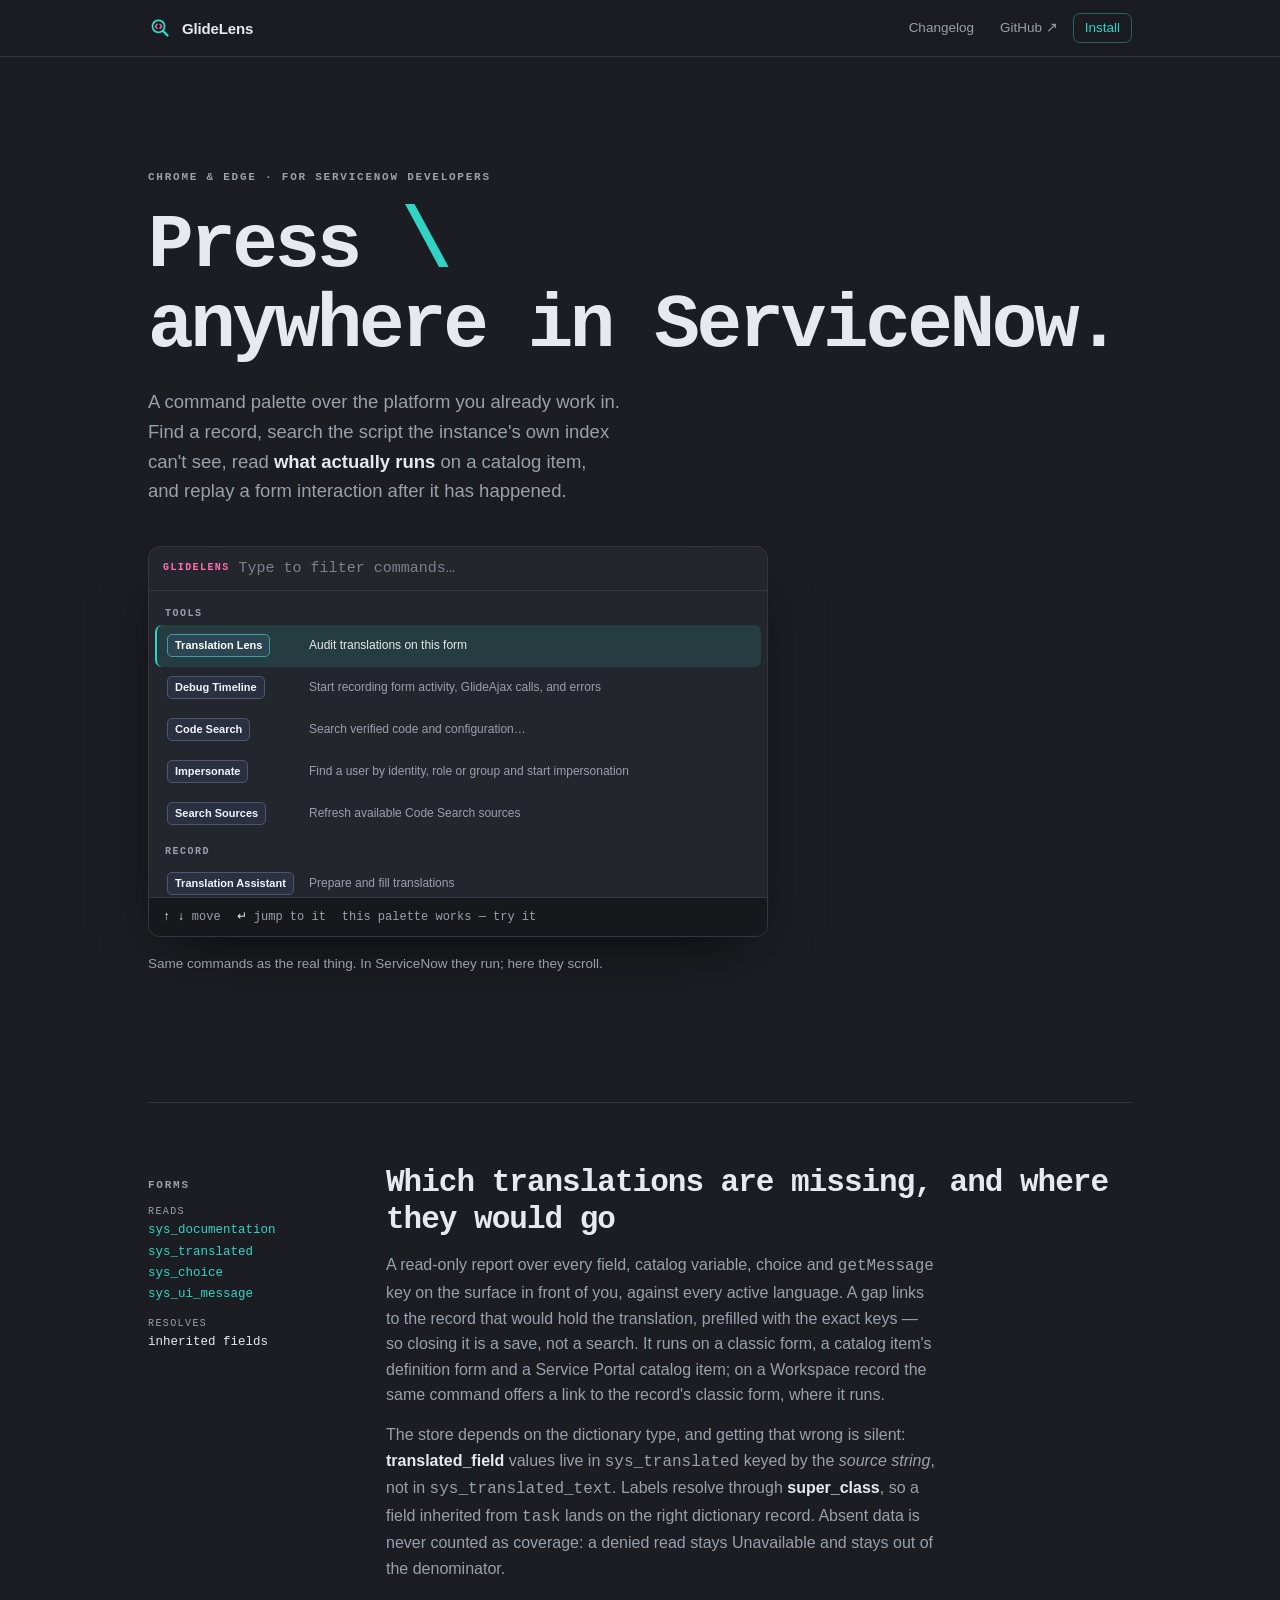
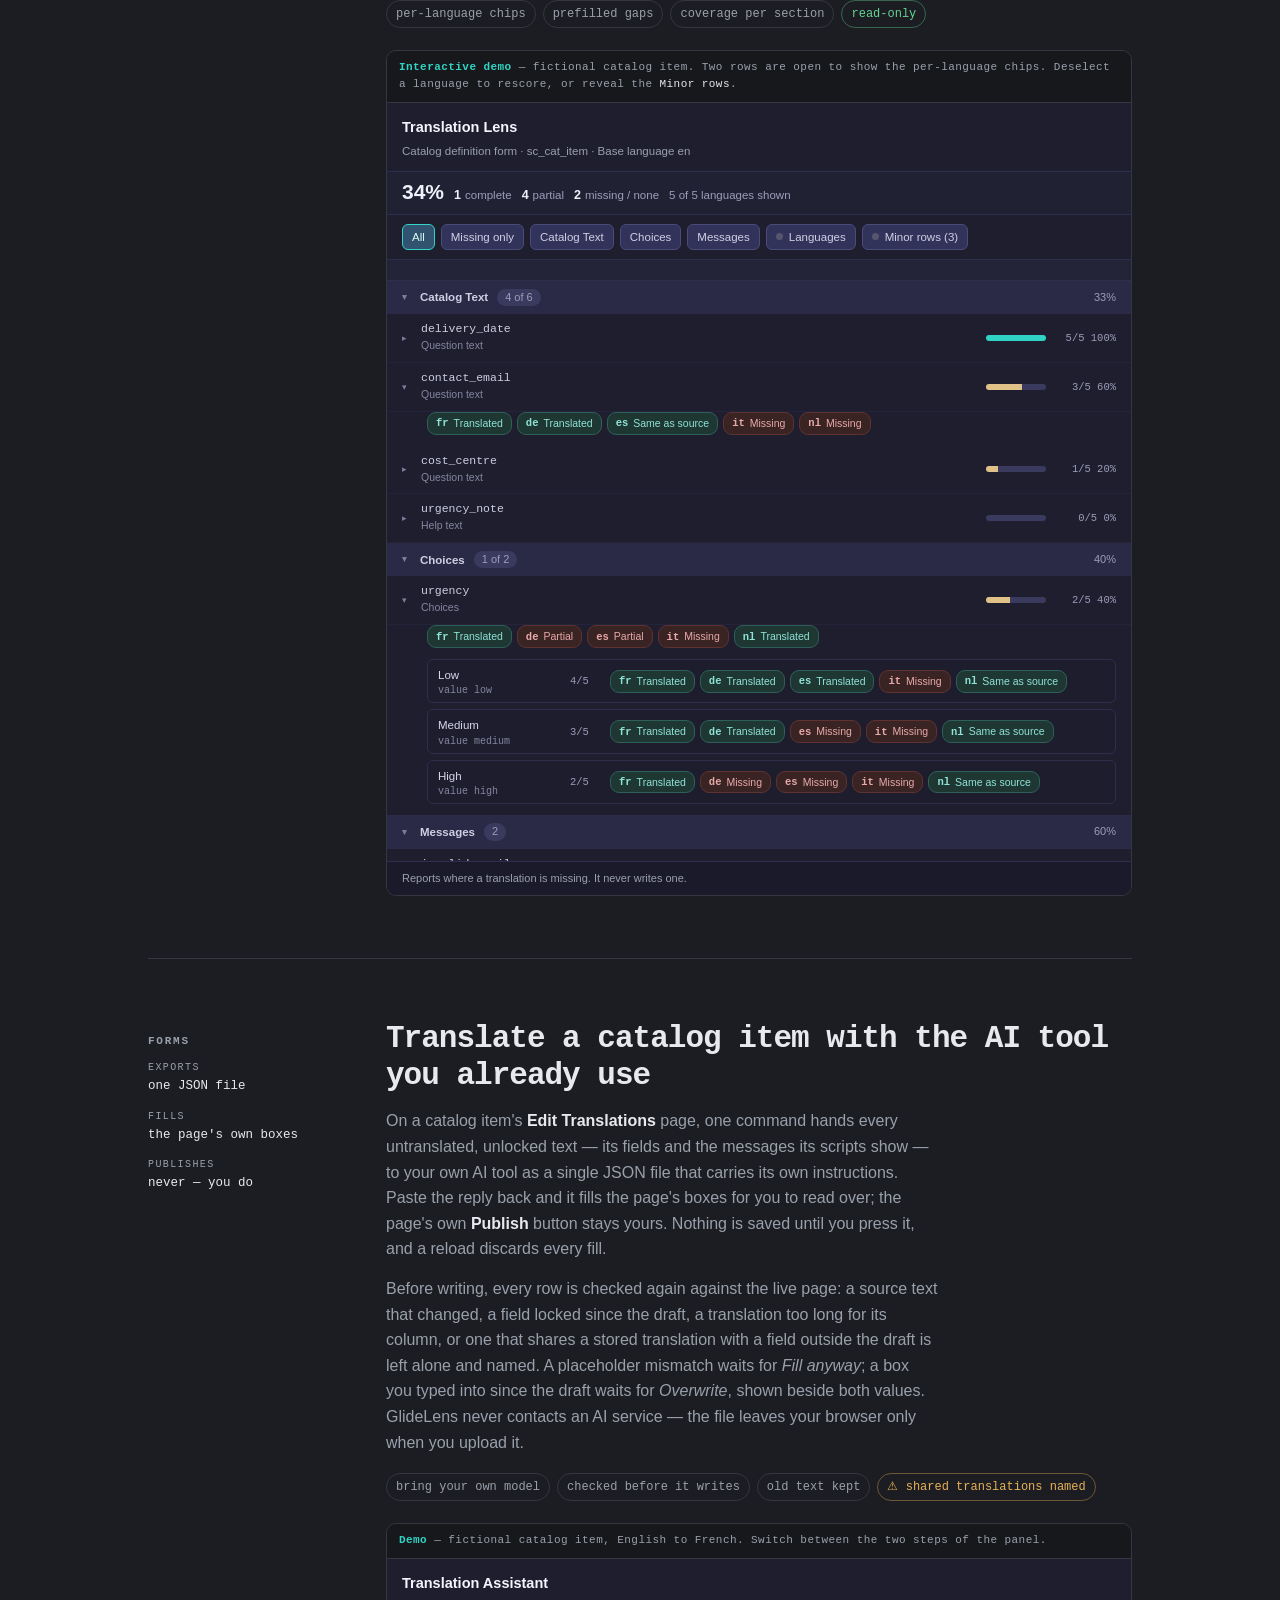
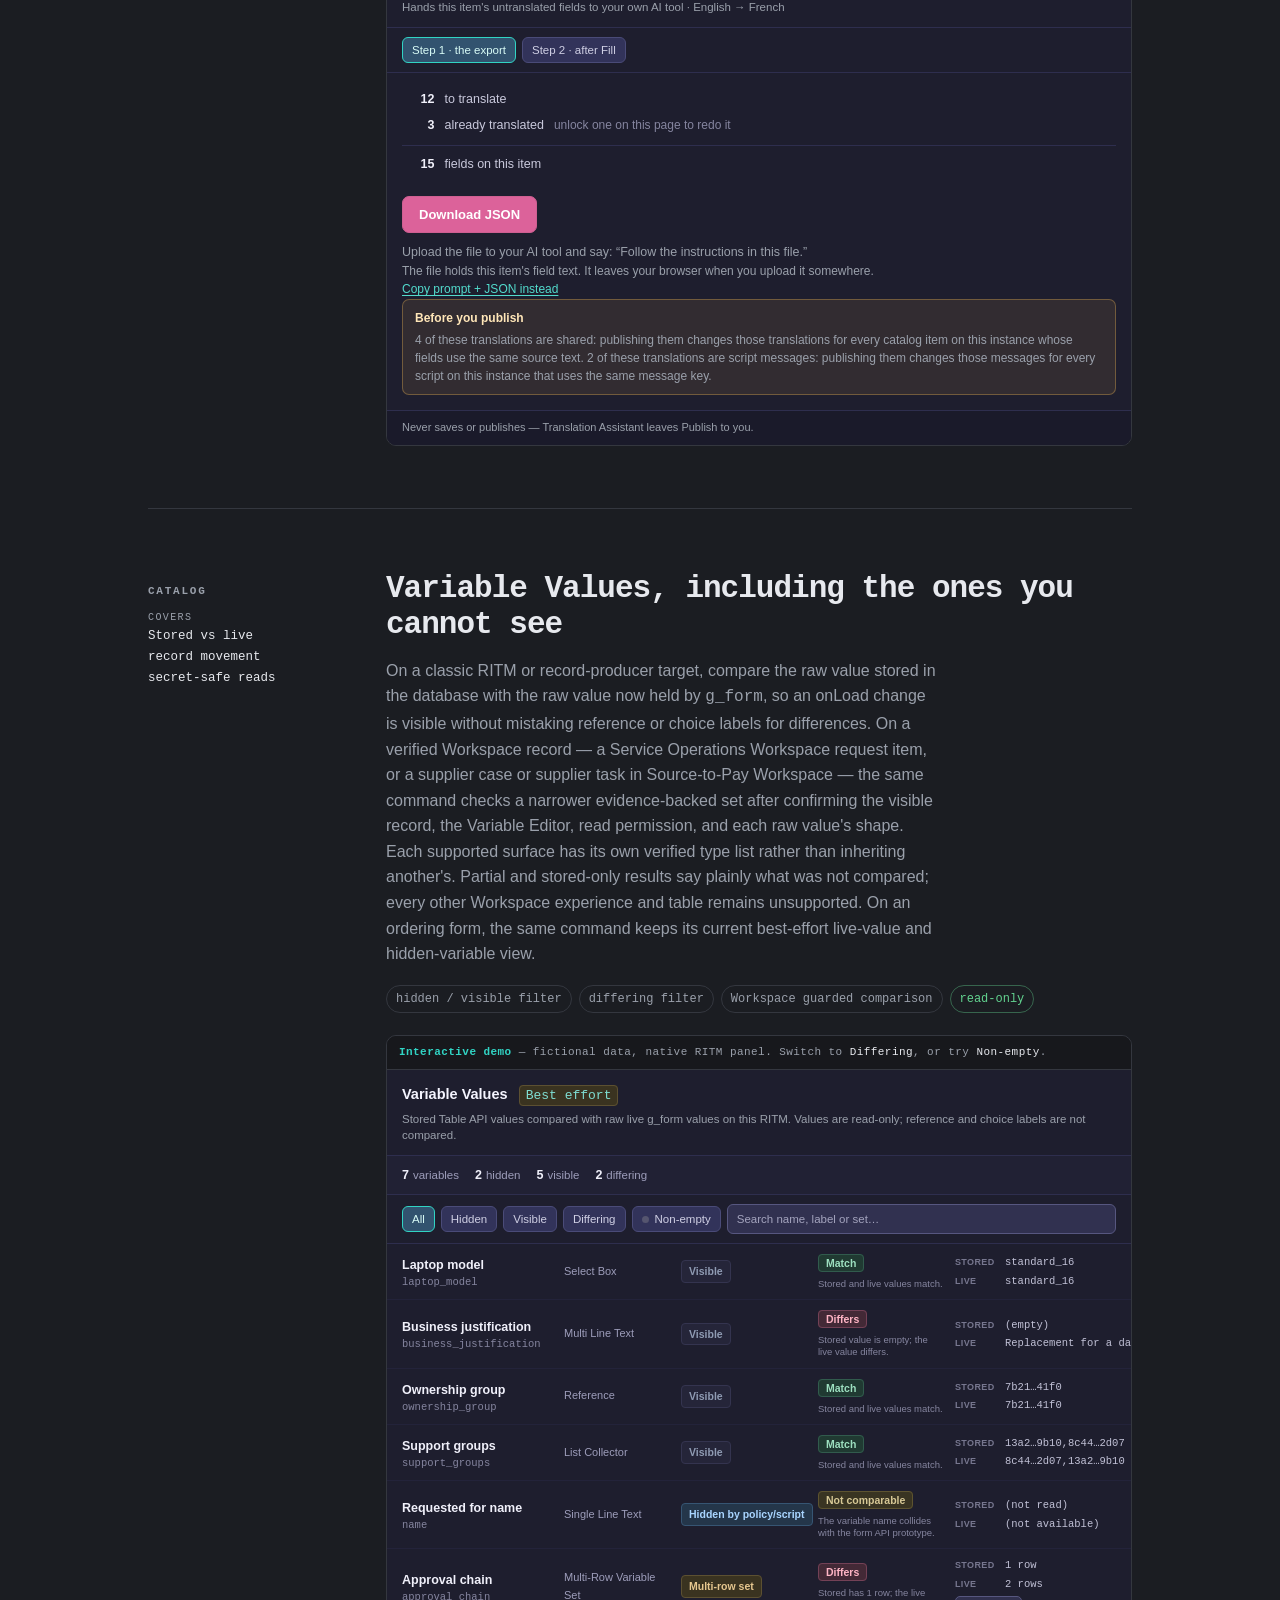
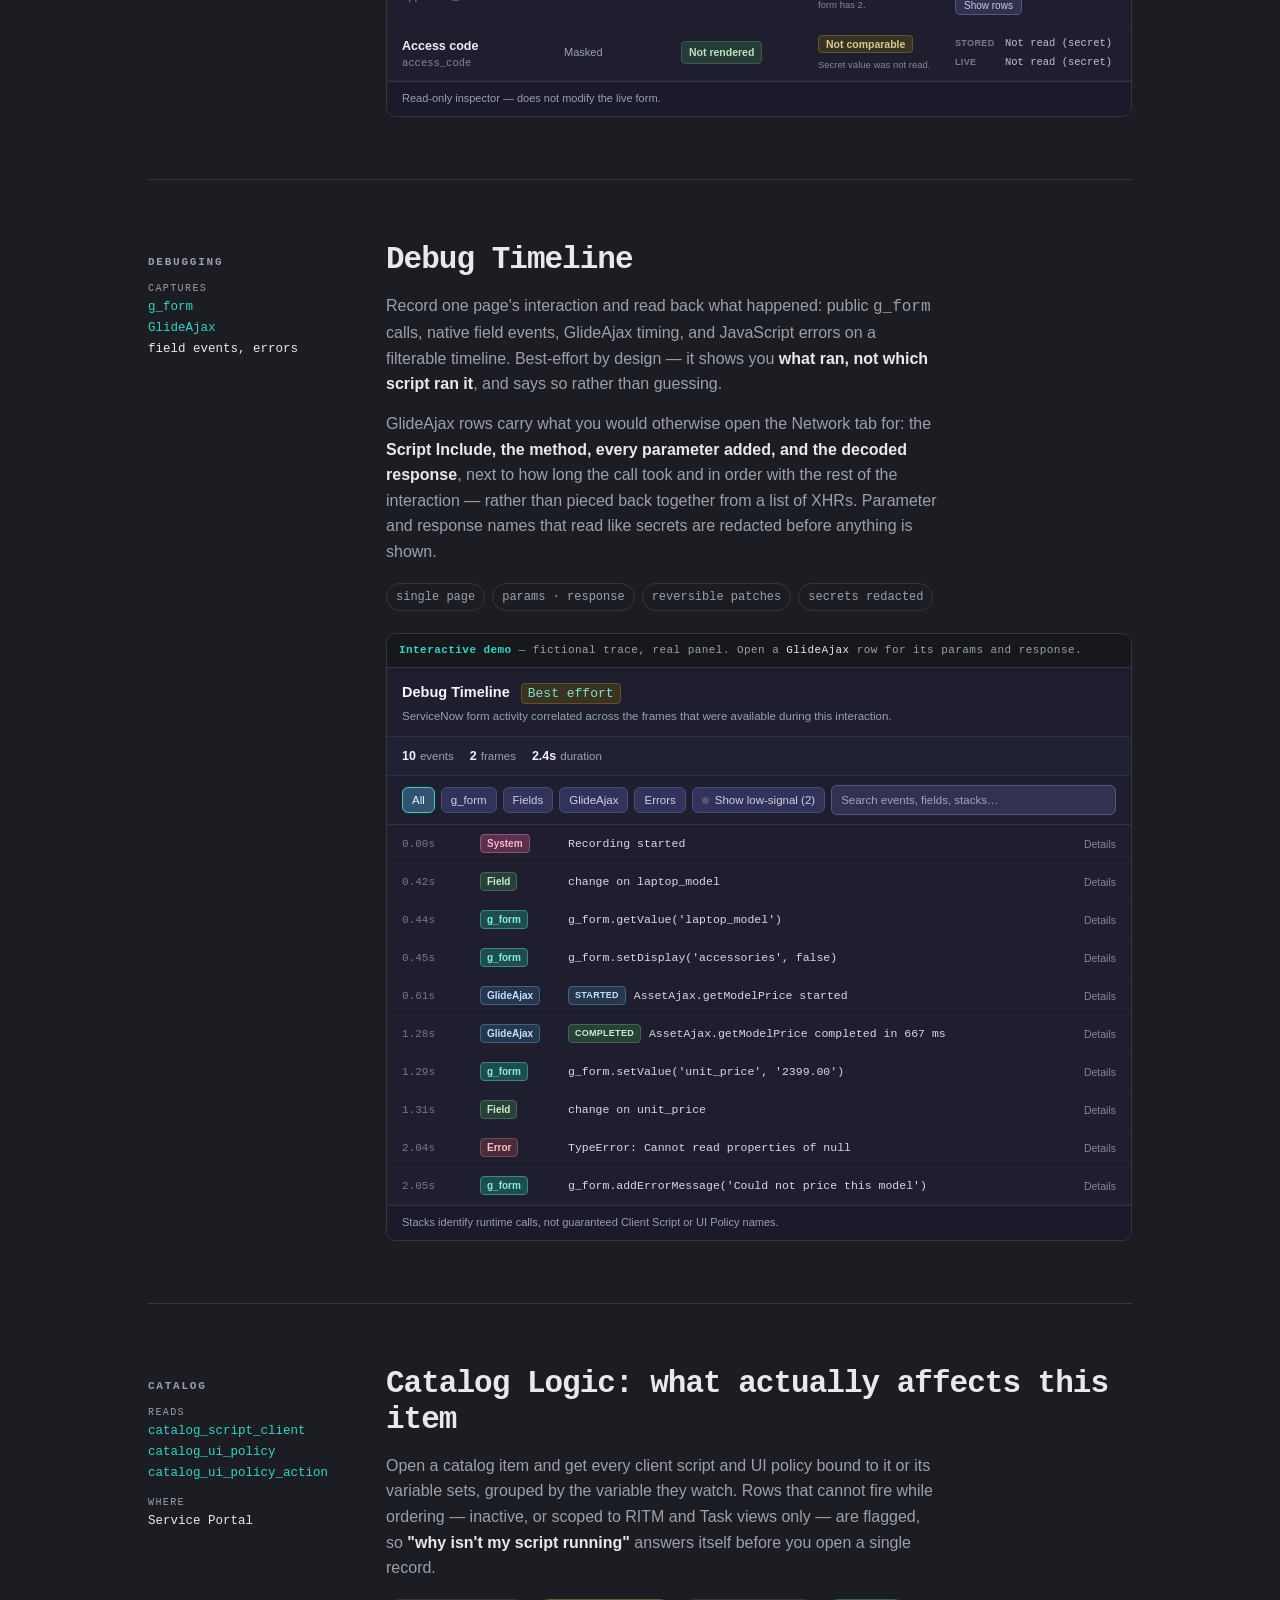
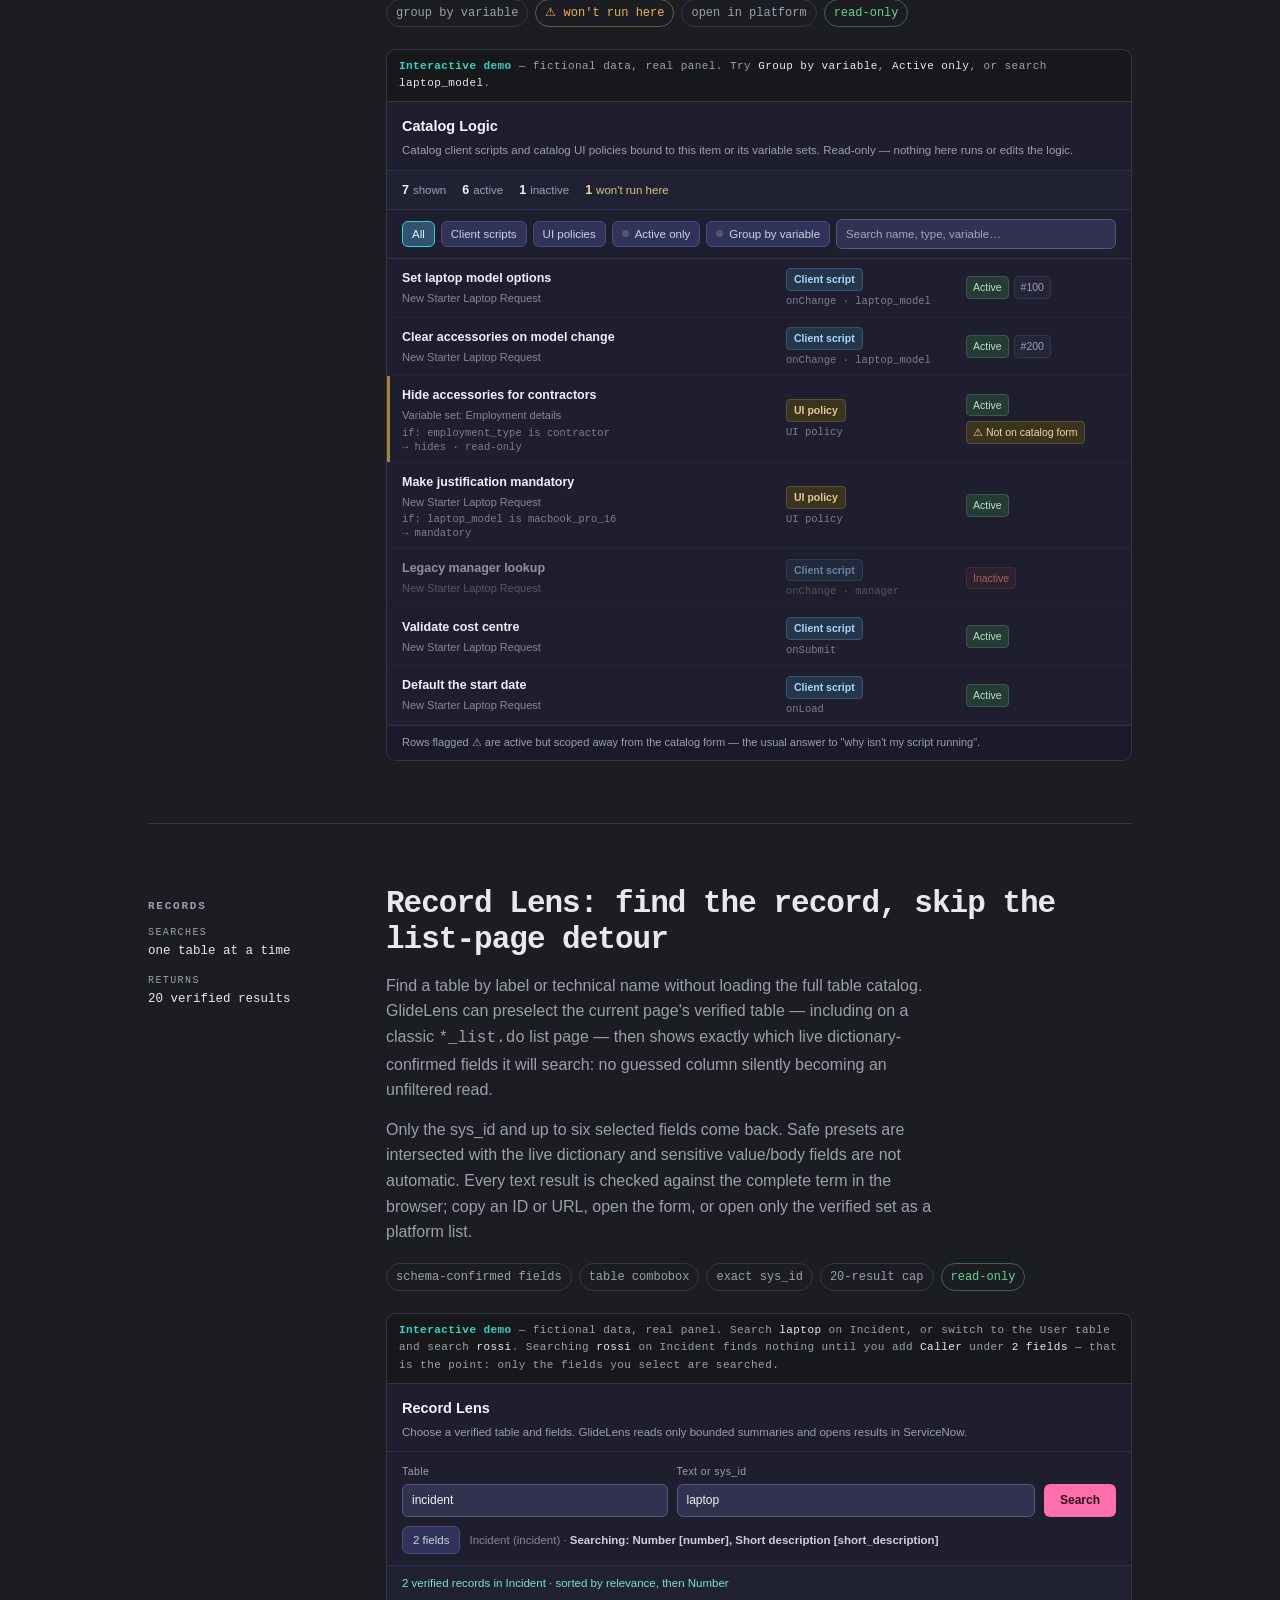
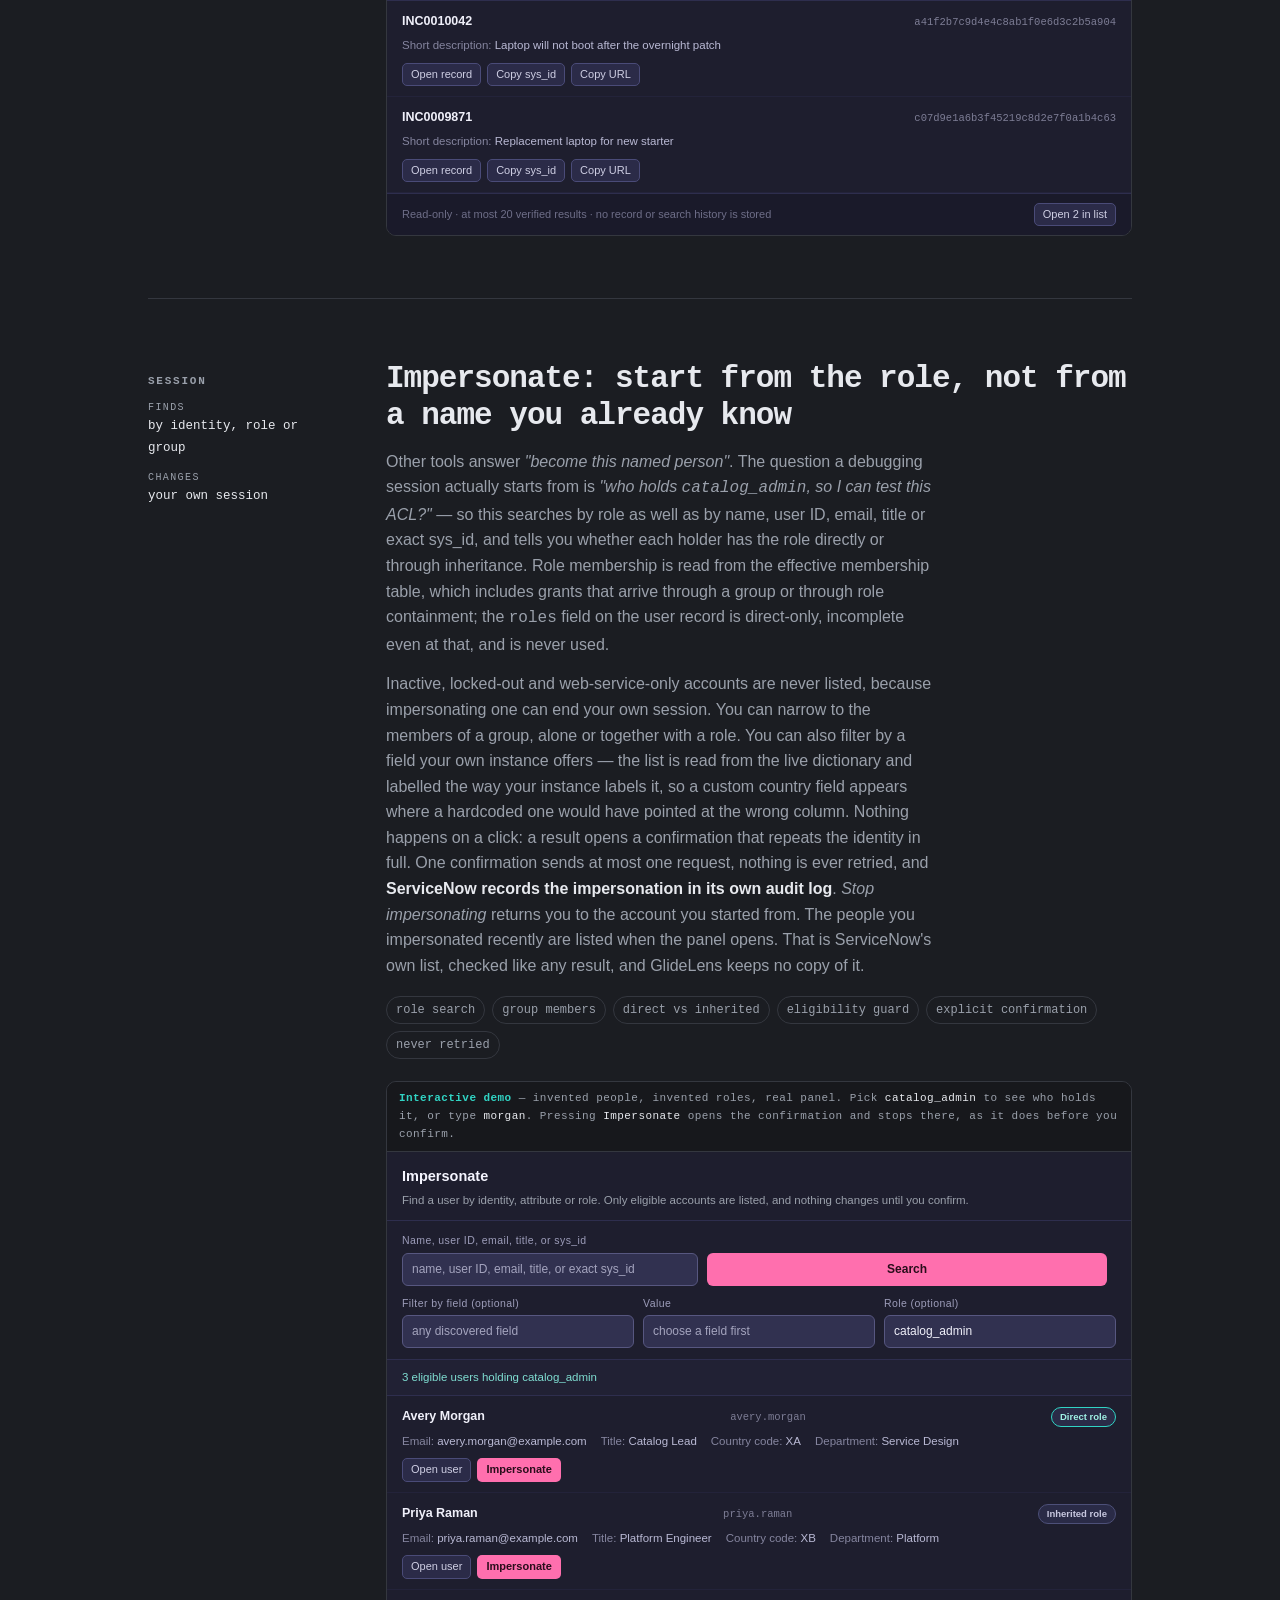
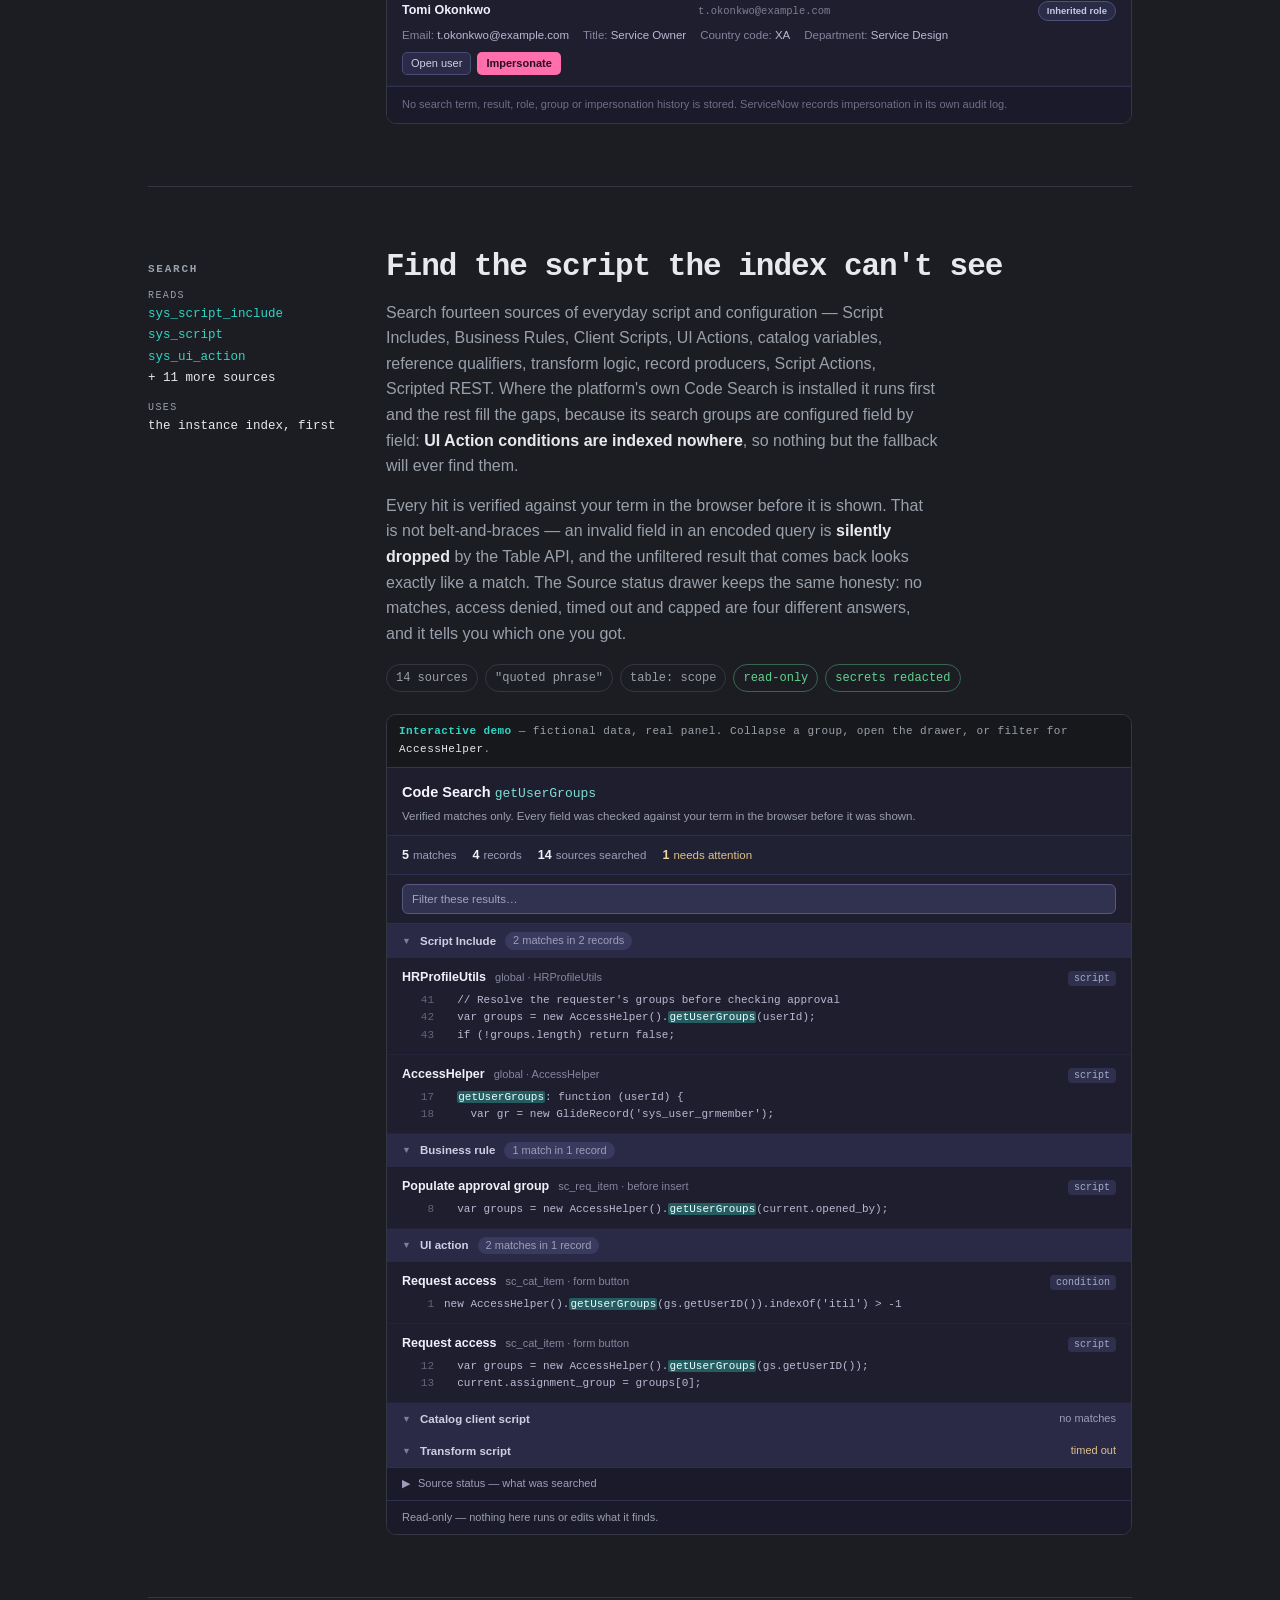
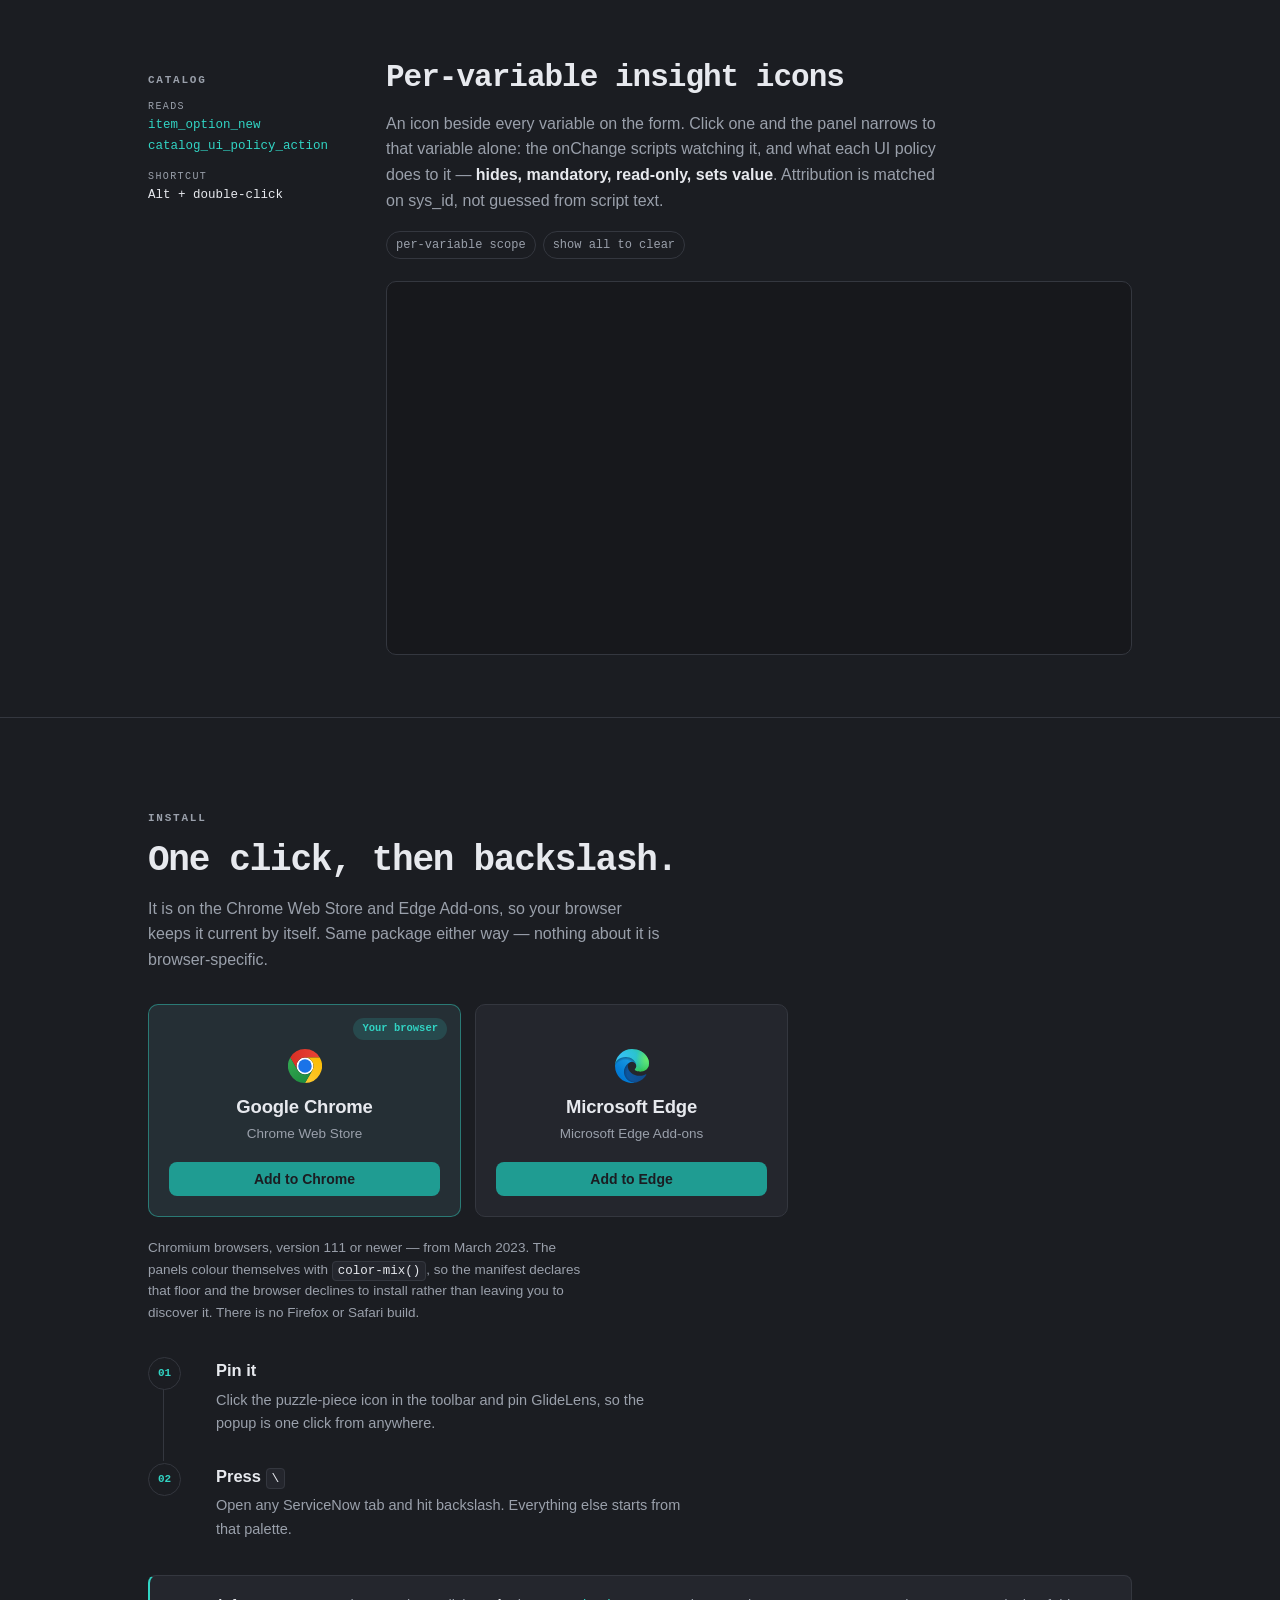
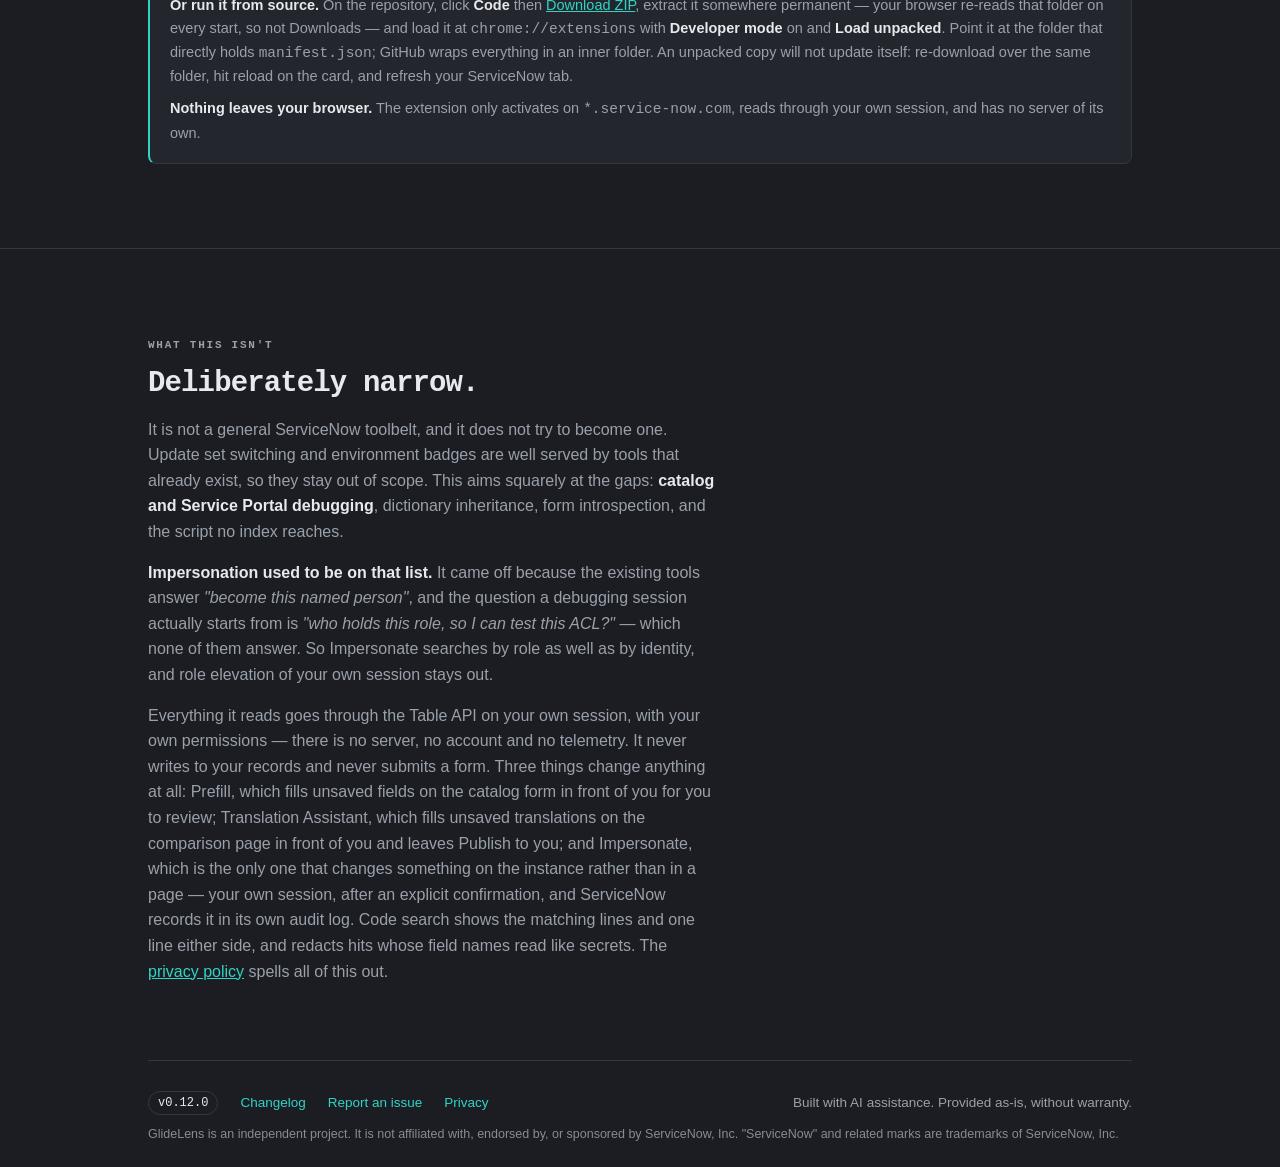
==== commit 700f320e: "feat: recent list, assigned roles and a Stop that finds its way home Impersonate now opens on Servic" ====
--- a/docs/index.html
+++ b/docs/index.html
@@ -1852,7 +1852,9 @@
             confirmation sends at most one request, nothing is ever retried, and
             <strong>ServiceNow records the impersonation in its own audit
             log</strong>. <em>Stop impersonating</em> returns you to the account
-            you started from.
+            you started from. The people you impersonated recently are listed when
+            the panel opens. That is ServiceNow's own list, checked like any
+            result, and GlideLens keeps no copy of it.
           </p>
           <div class="tags">
             <span class="tag">role search</span>
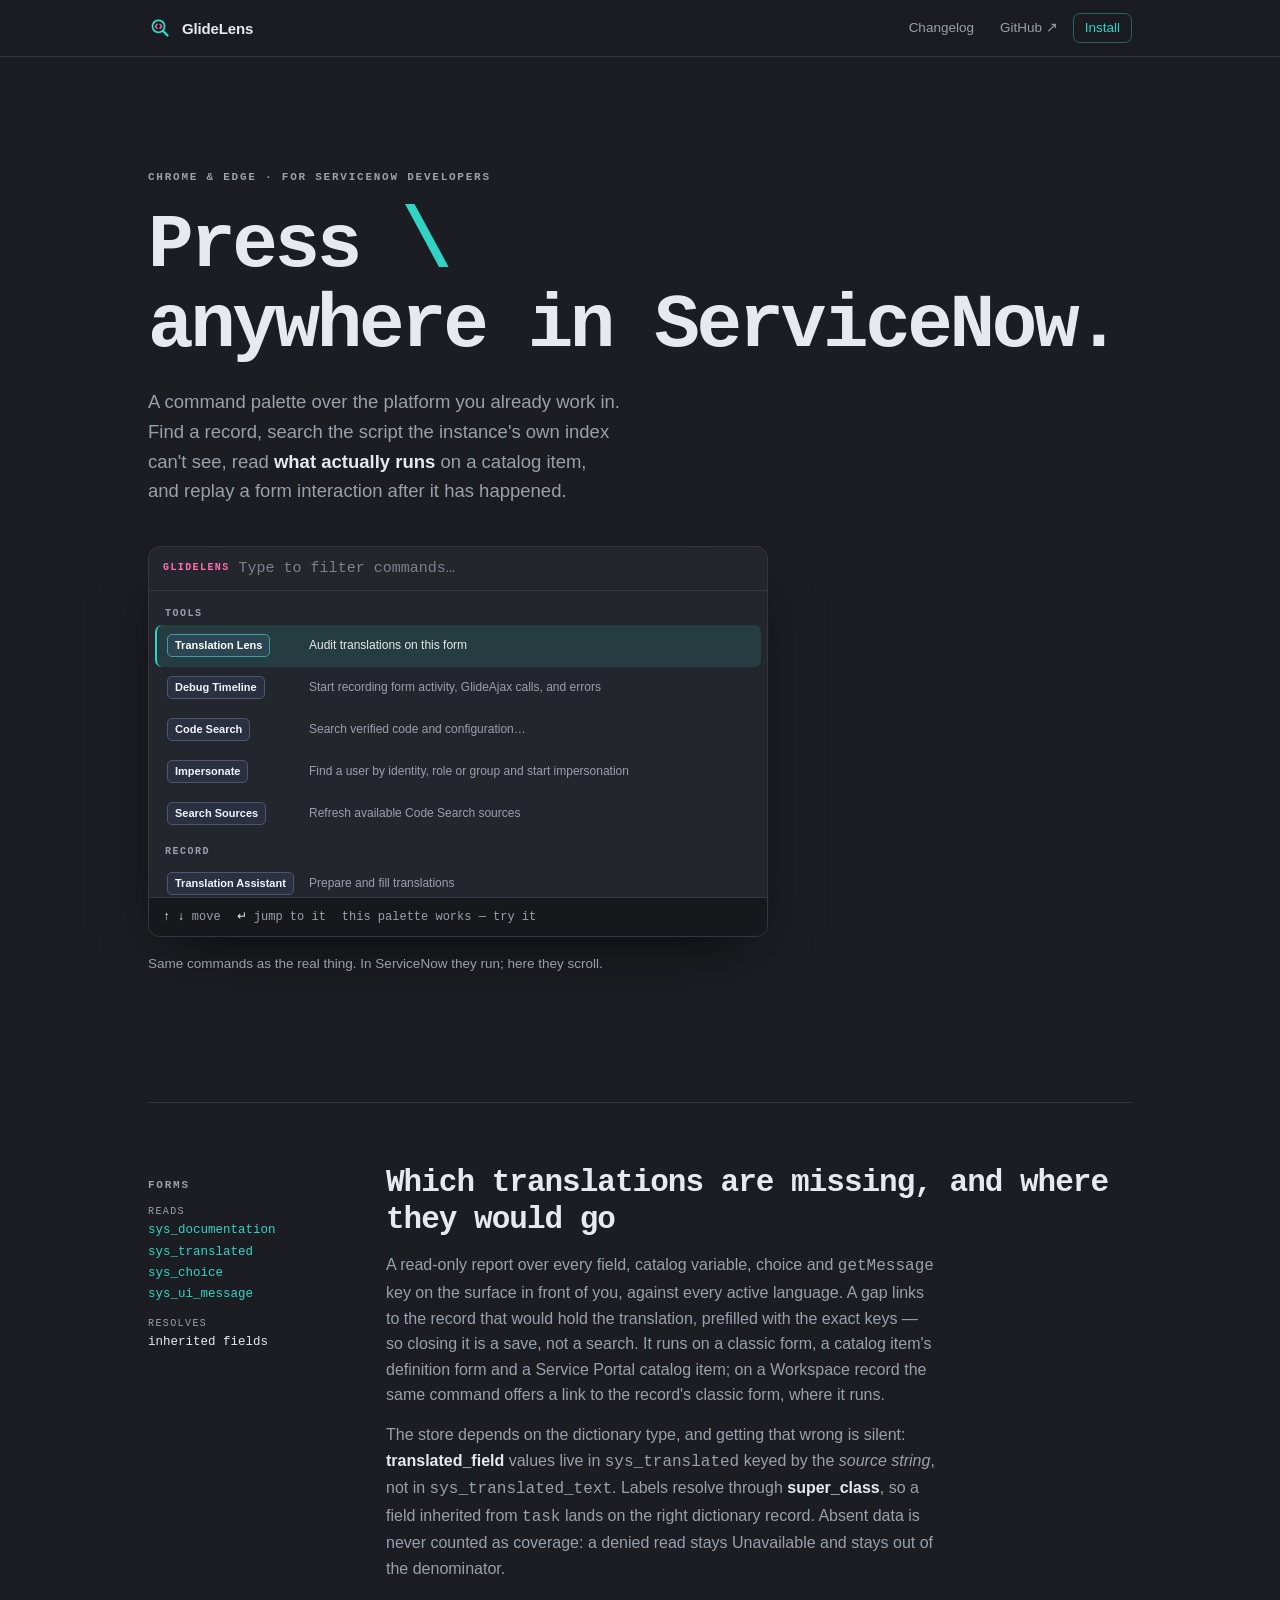
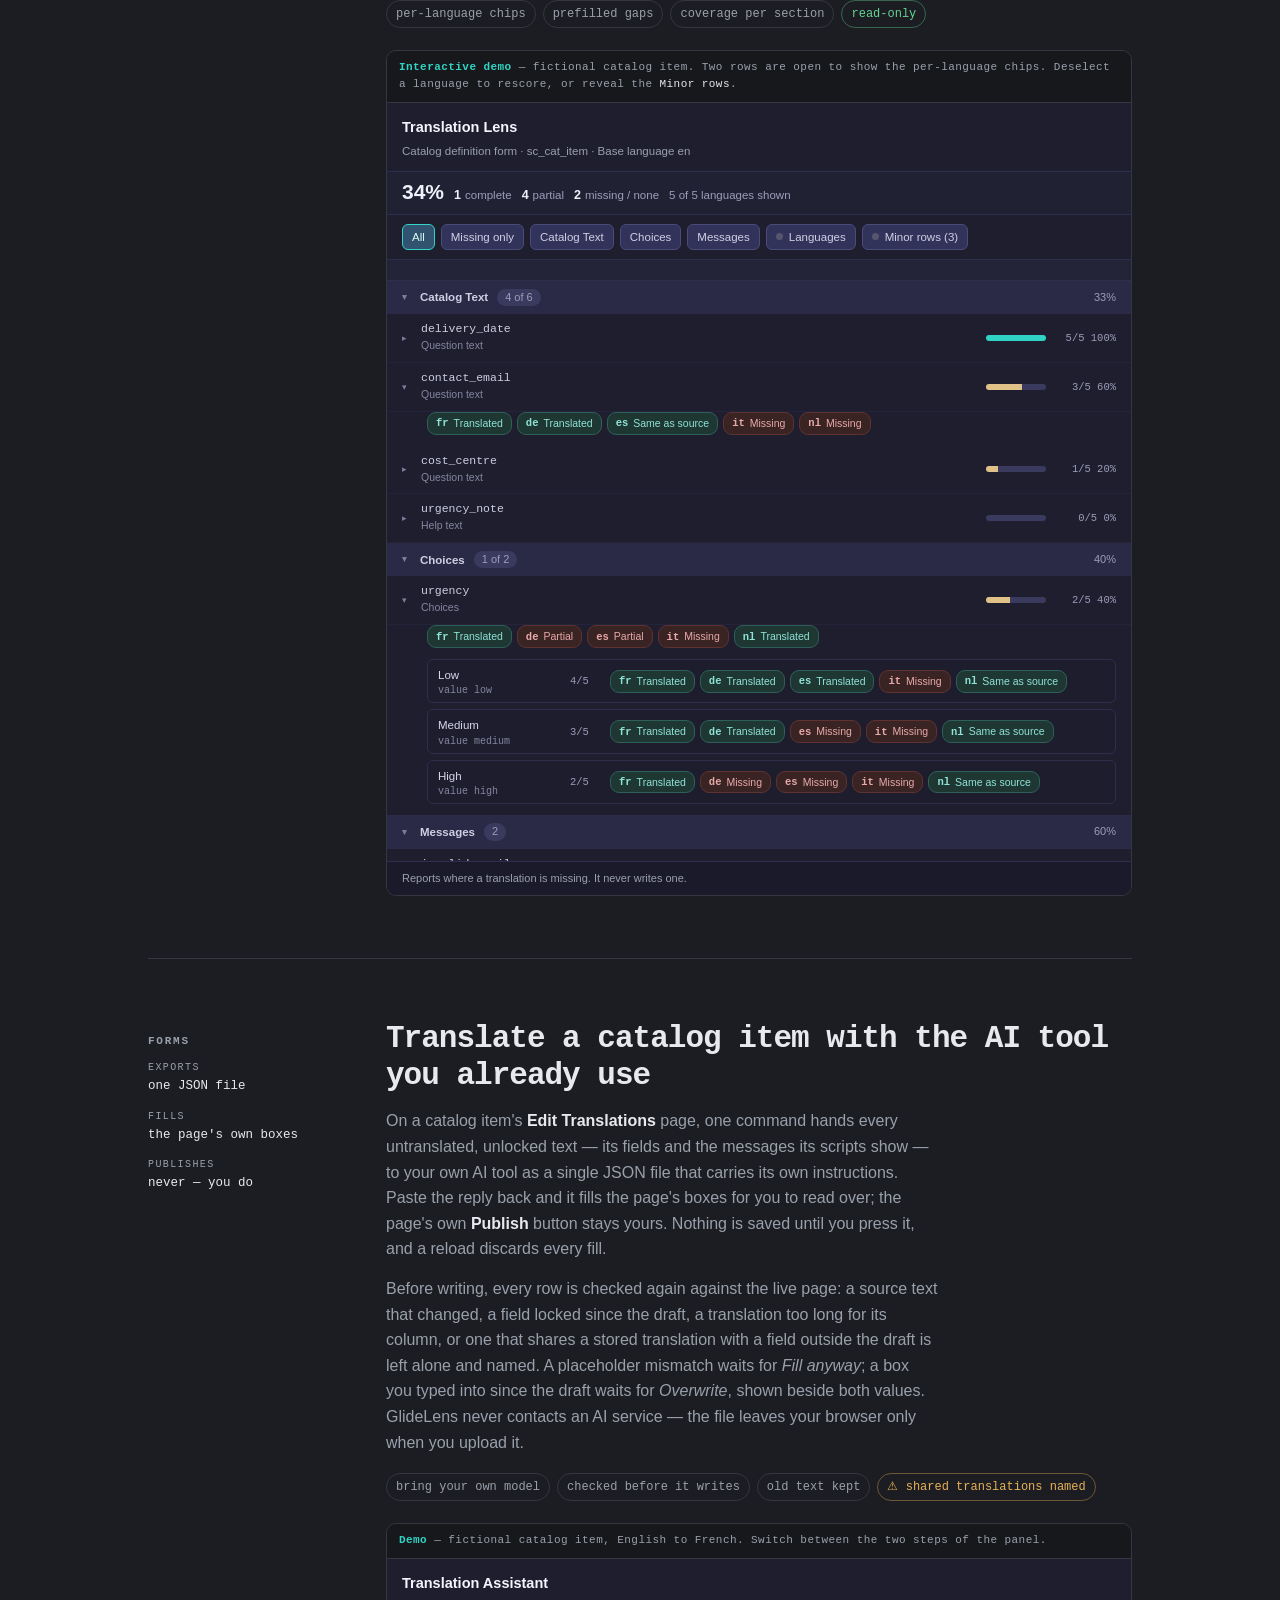
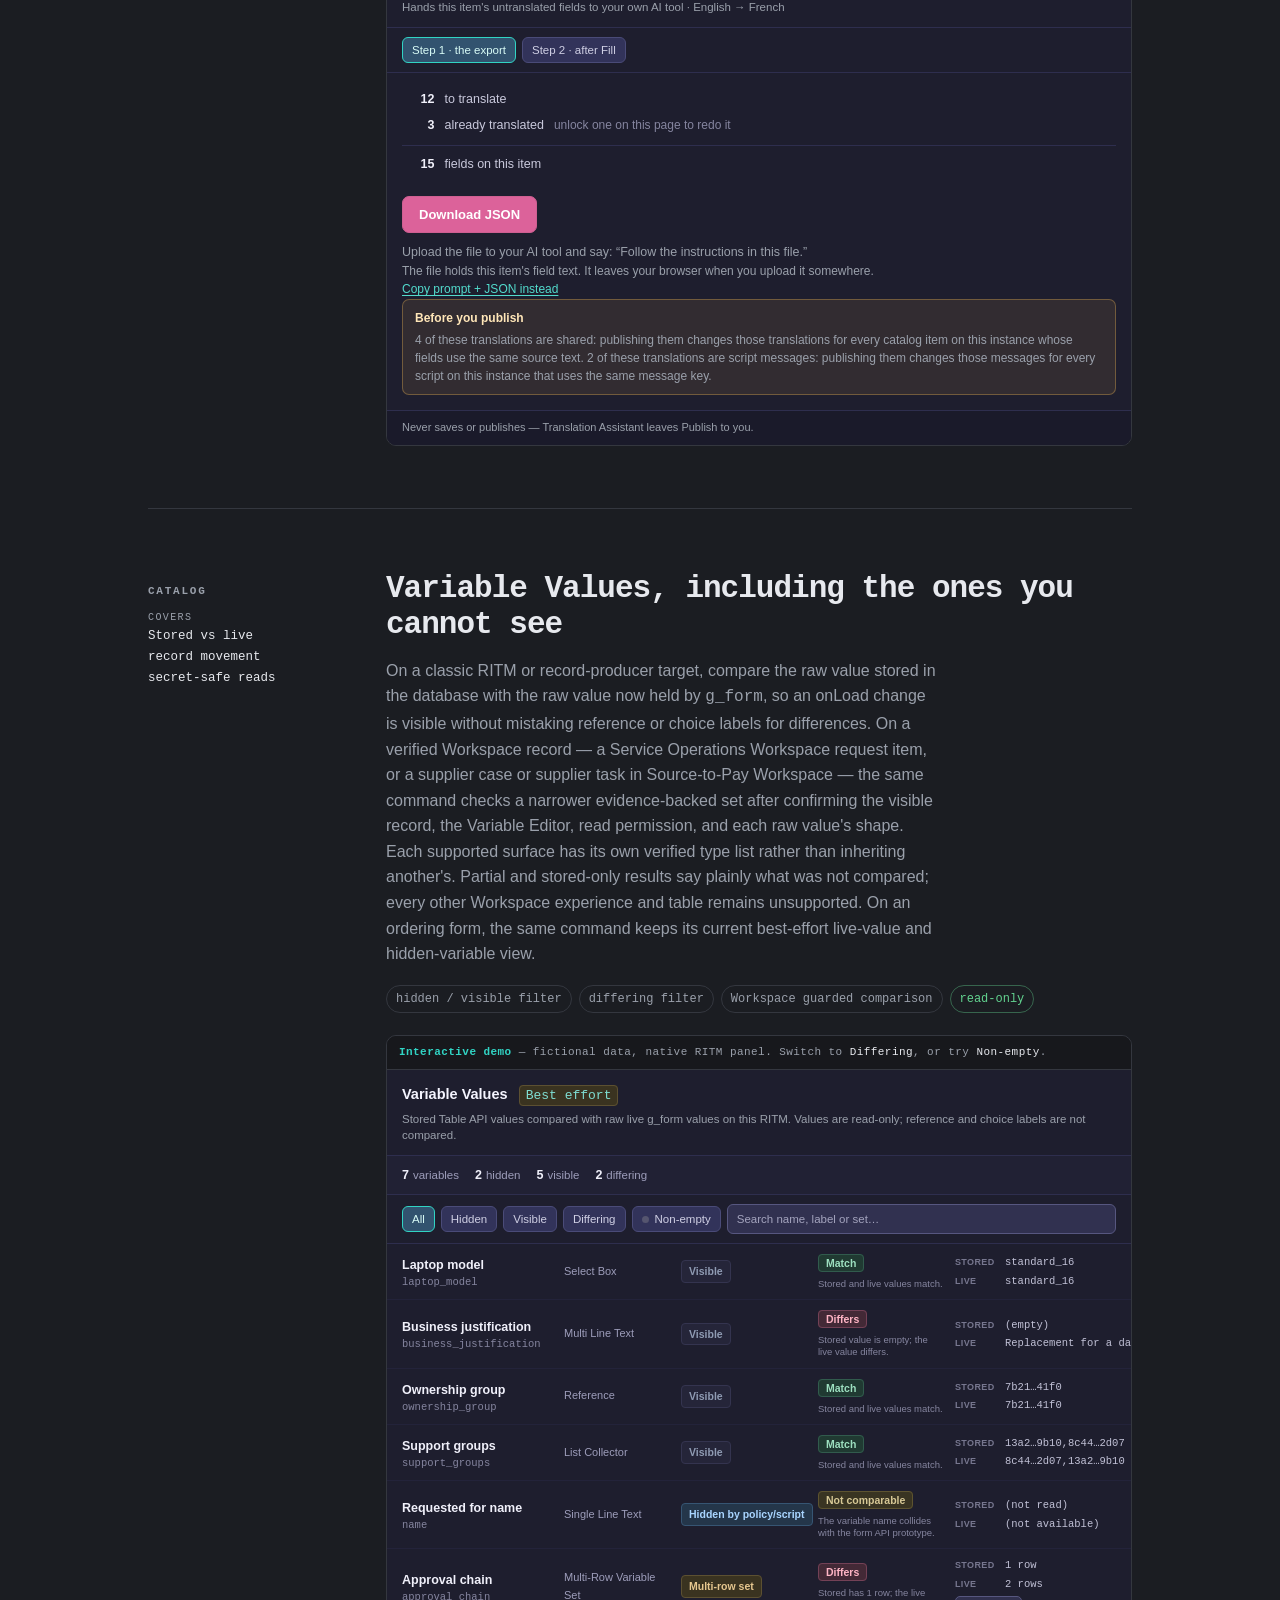
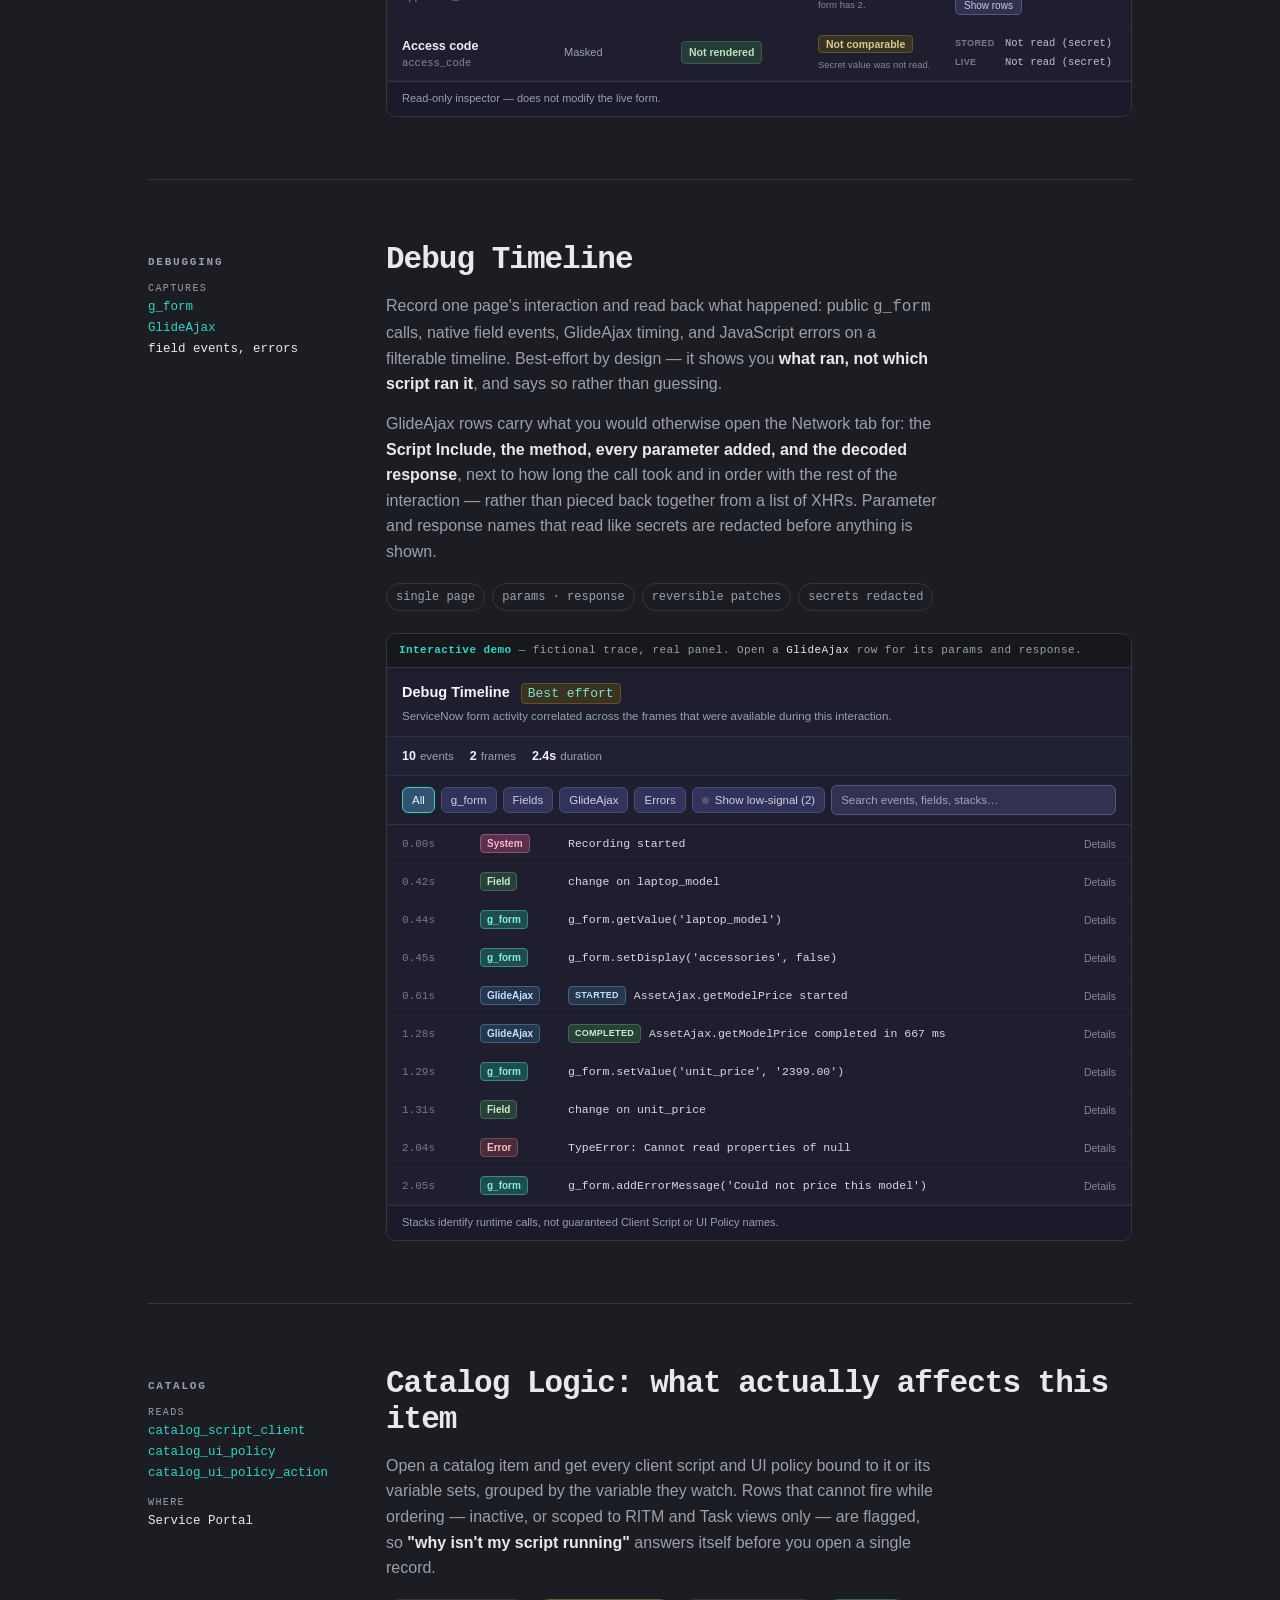
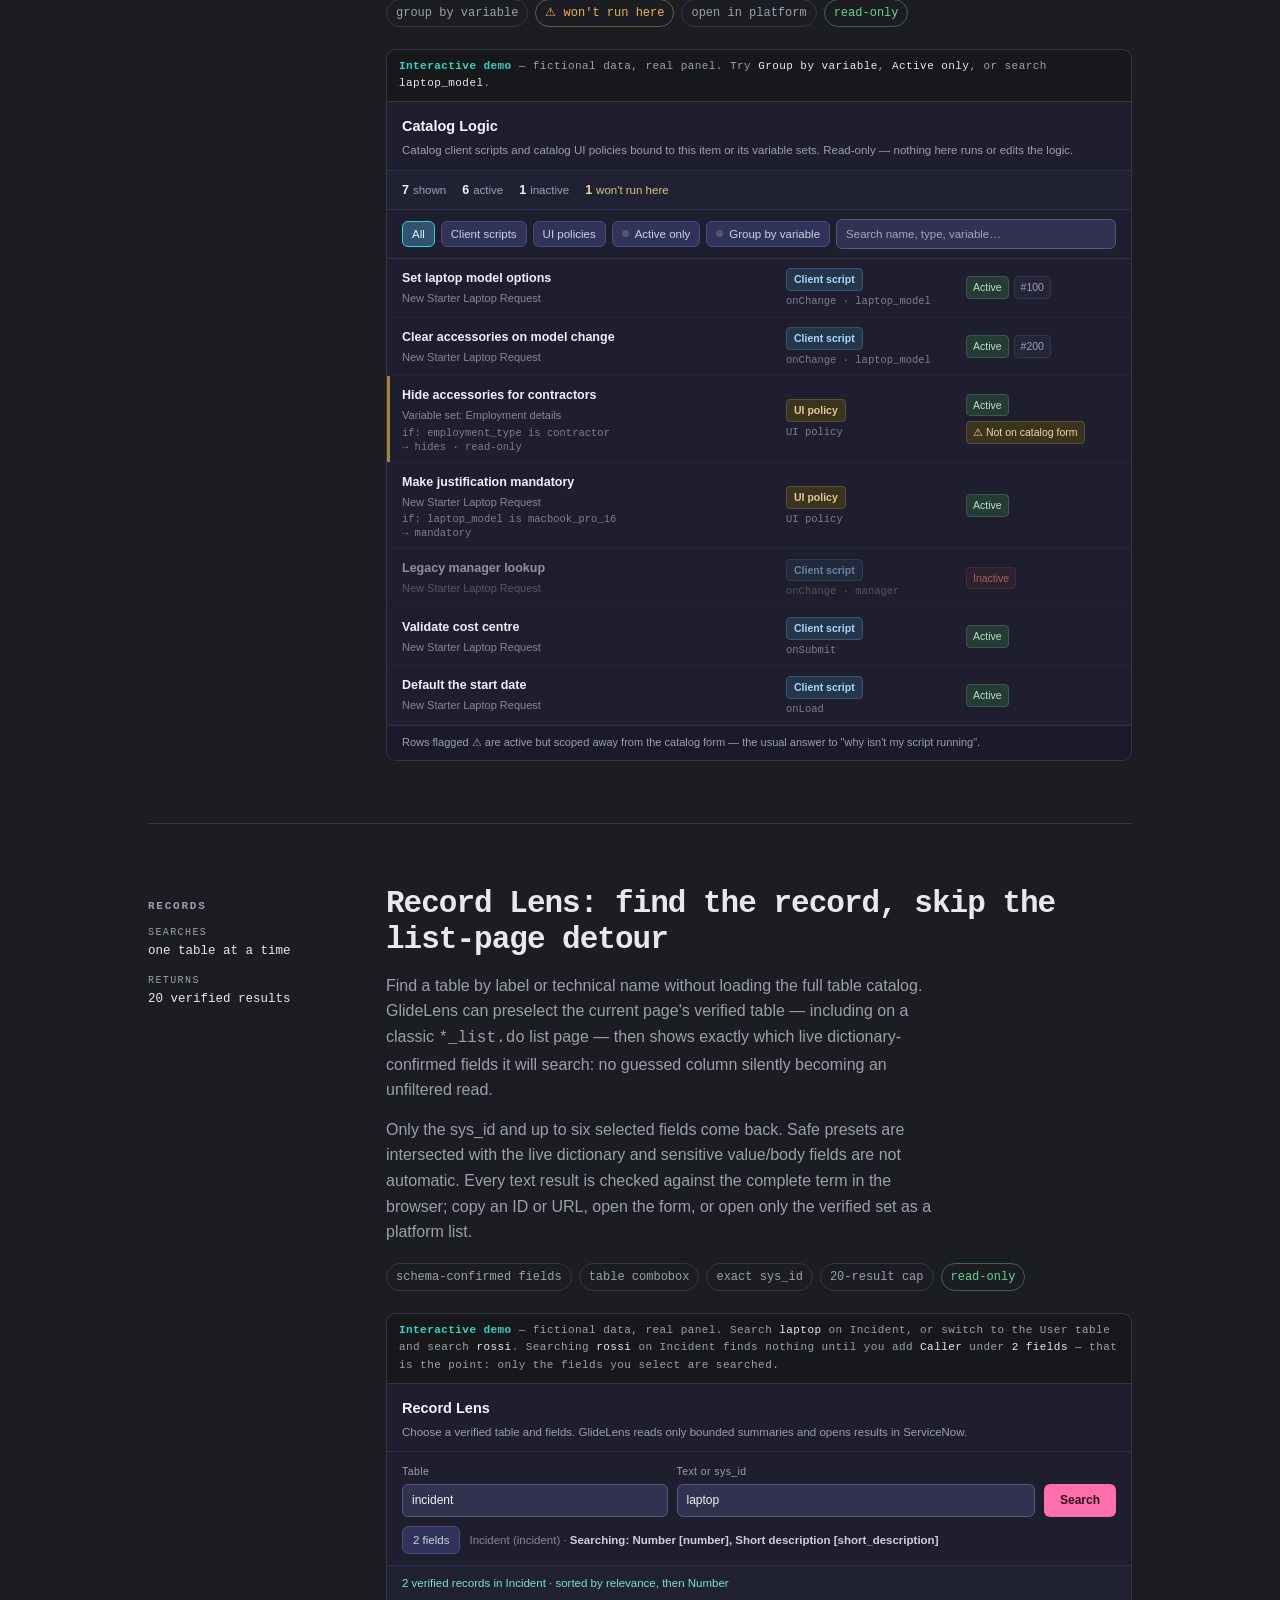
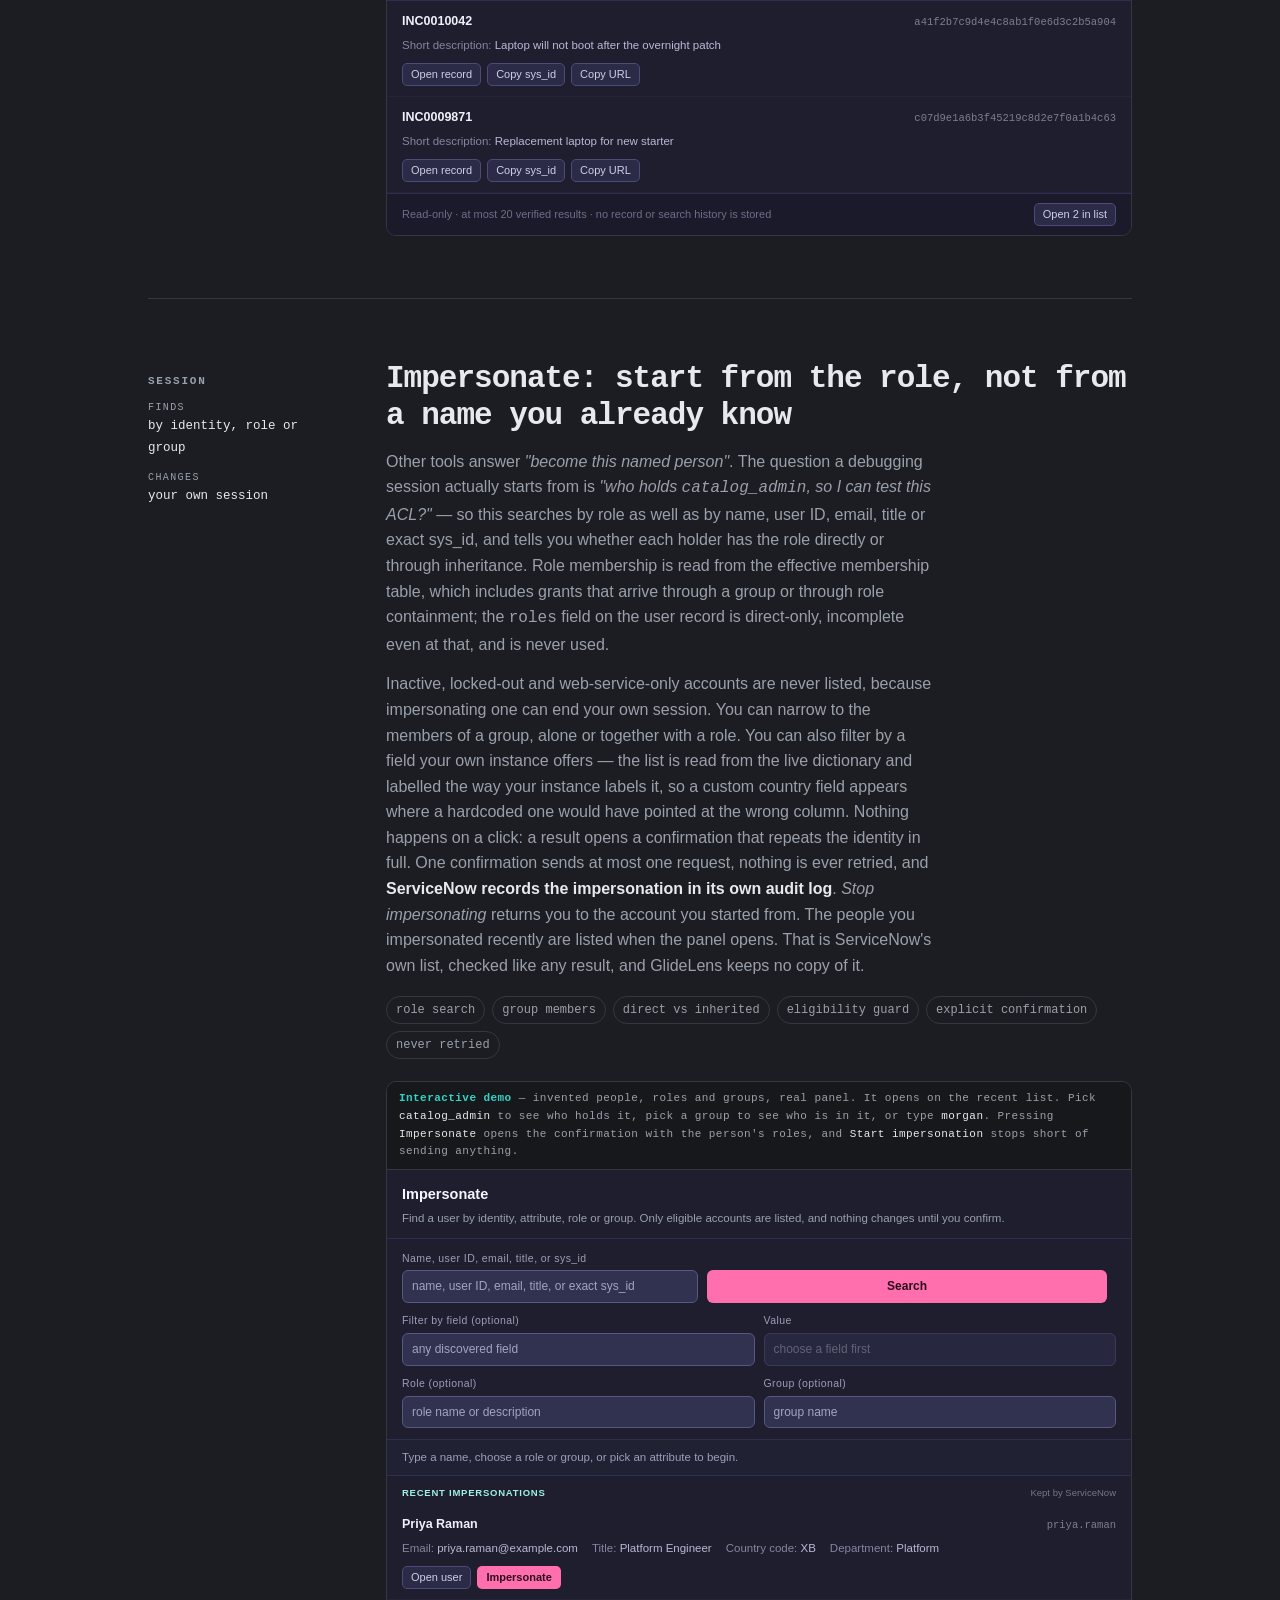
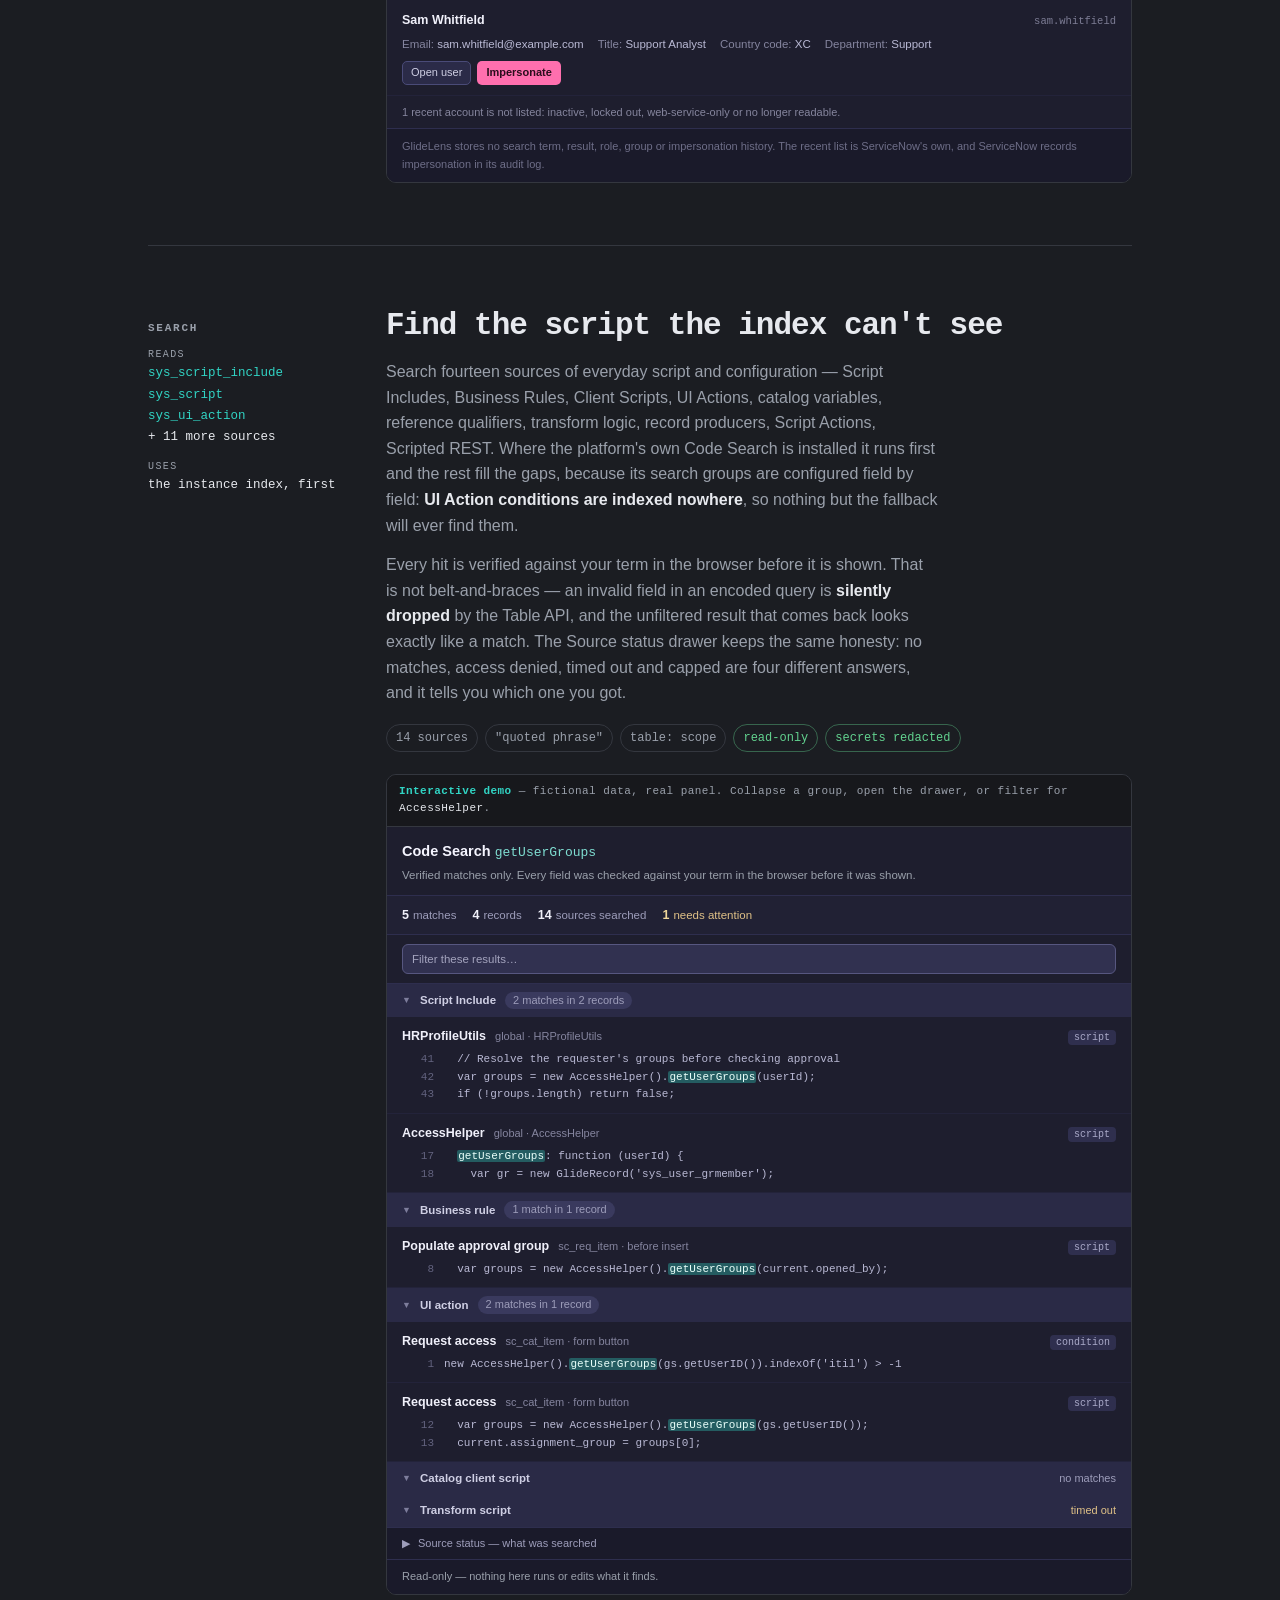
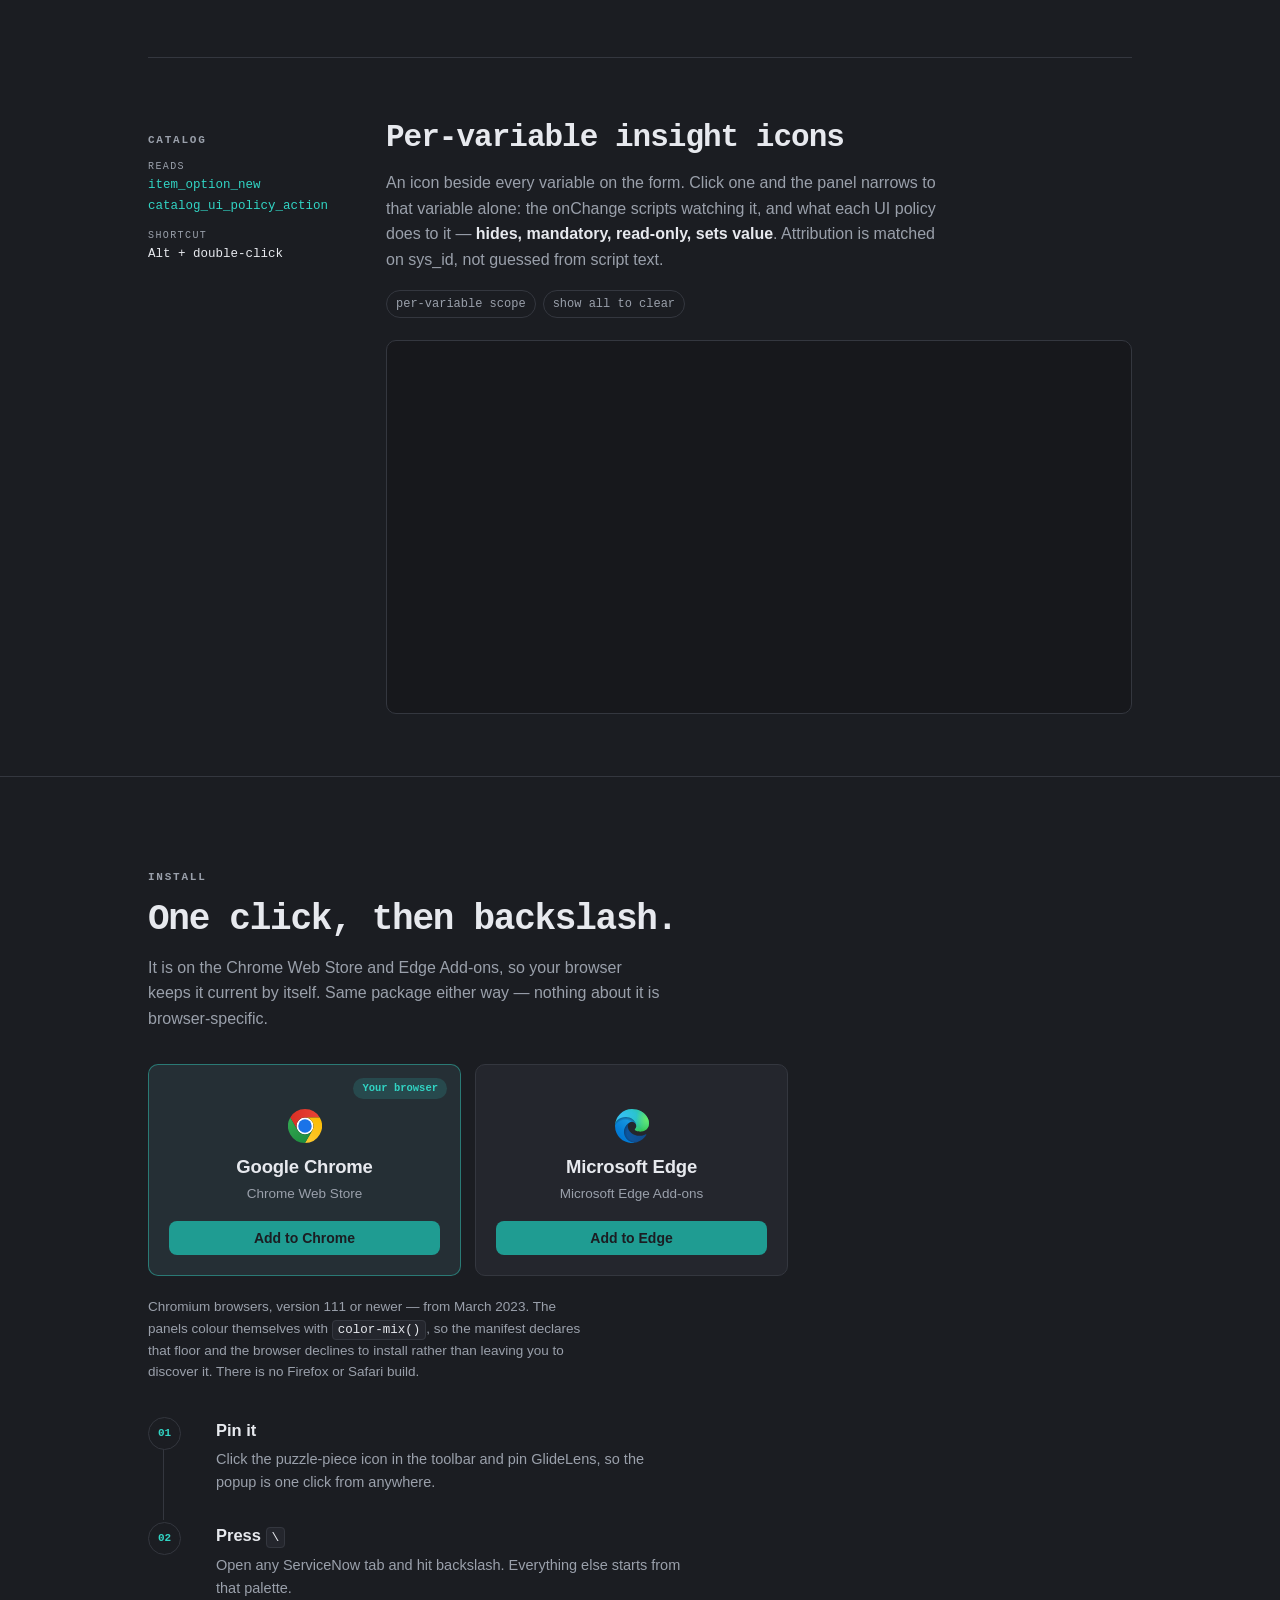
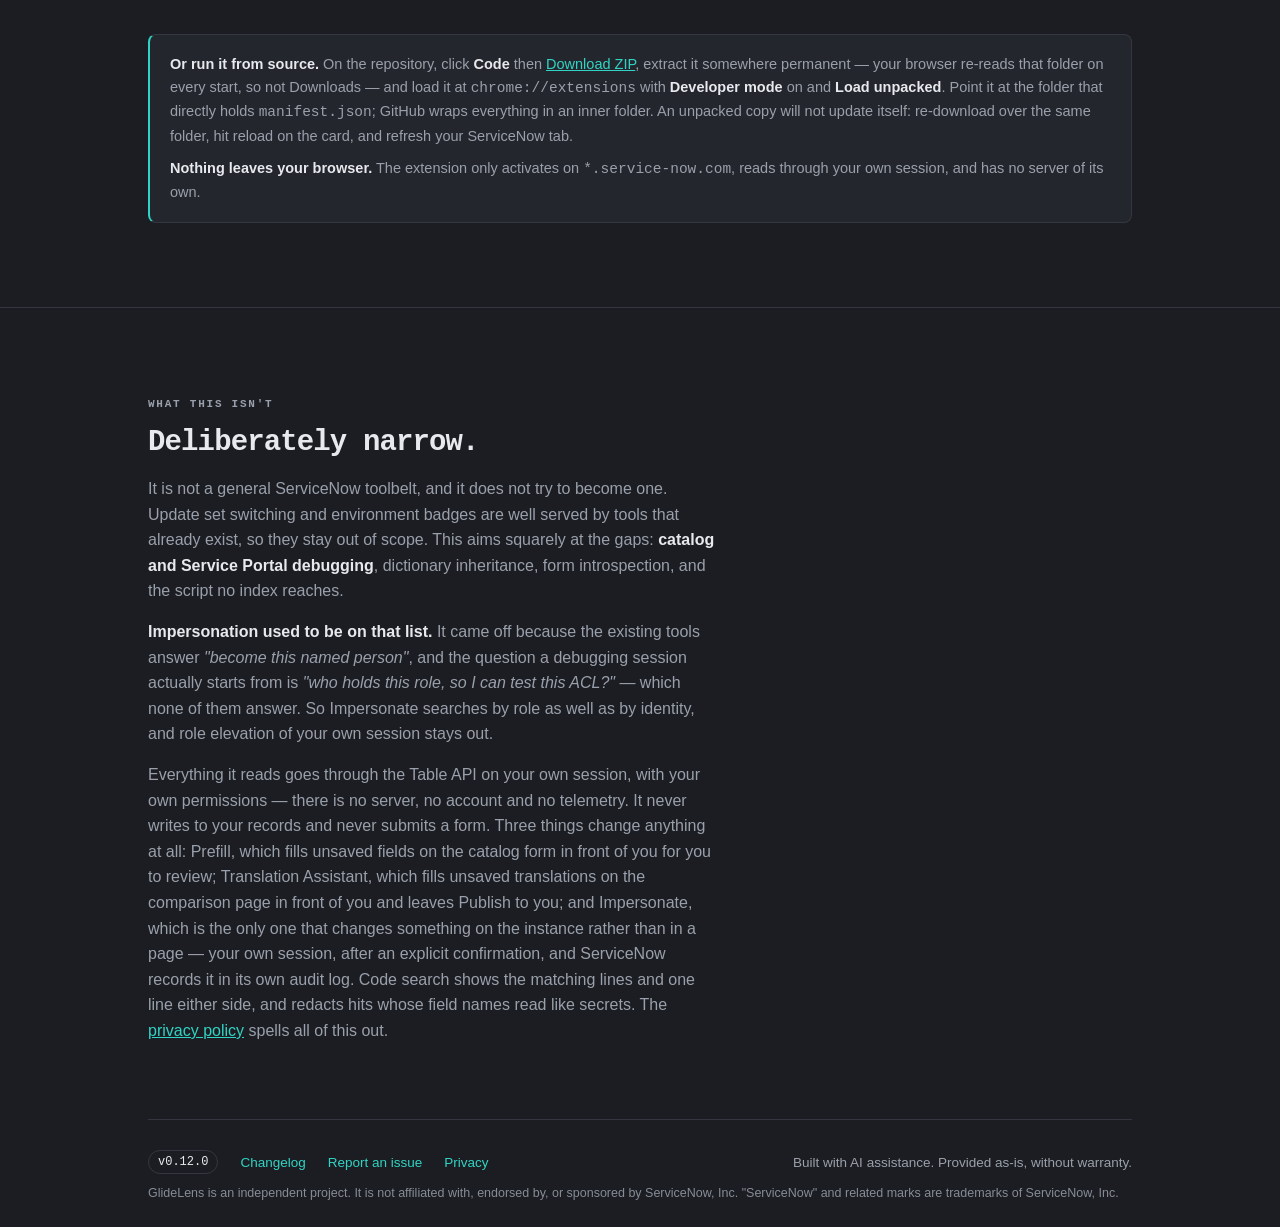
==== commit d5da81e8: "docs: bring the Impersonate demo up to the real panel The site's interactive demo still showed the f" ====
--- a/docs/index.html
+++ b/docs/index.html
@@ -1188,14 +1188,64 @@
 /* --- Impersonate (impersonate_ui.js) -----------------------------------
    Built on the Record Lens demo's form and row classes, because the real
    panel is built on the real Record Lens panel. Only what this one adds is
-   defined here: the current-state strip, the role badge, and the
-   confirmation step that stands between a result and a session change. */
+   defined here: the two filter pairs and their clear buttons, the recent
+   list, the current-state strip, the role badge, and the confirmation step
+   that stands between a result and a session change. */
 .dm-im-filters {
   display: grid;
-  grid-template-columns: repeat(3, minmax(0, 1fr));
+  grid-template-columns: repeat(2, minmax(0, 1fr));
   gap: 9px;
   margin-top: 9px;
 }
+.dm-im-filters .dm-rl-in { padding-right: 30px; }
+.dm-im-filters .dm-rl-in:disabled { opacity: .5; }
+.dm-im-clear {
+  position: absolute;
+  right: 5px;
+  bottom: 5px;
+  padding: 3px 6px;
+  border: 0;
+  border-radius: 5px;
+  background: transparent;
+  color: #9d9dba;
+  font: 11px/1.2 var(--sans);
+  cursor: pointer;
+}
+.dm-im-clear[hidden] { display: none; }
+.dm-im-clear:hover, .dm-im-clear:focus-visible { outline: none; background: #3d3d62; color: #fff; }
+.dm-im-section {
+  display: flex;
+  align-items: baseline;
+  gap: 10px;
+  padding: 10px 15px 5px;
+  color: #9ff0e5;
+  font: 600 9.5px/1.4 var(--sans);
+  letter-spacing: .08em;
+  text-transform: uppercase;
+}
+.dm-im-section span + span {
+  margin-left: auto;
+  color: #74748d;
+  font-weight: 400;
+  letter-spacing: 0;
+  text-transform: none;
+}
+.dm-im-snote { padding: 8px 15px; font-size: 11px; line-height: 1.5; color: #85859d; }
+.dm-im-roles { font: 10.5px/1.6 var(--mono); color: #d6d6ea; }
+.dm-im-roles b { font: 400 11.5px var(--sans); color: #85859f; }
+.dm-im-rsrc { display: block; font-size: 11px; line-height: 1.5; color: #a9a9c2; }
+.dm-im-more { margin-top: 3px; }
+.dm-im-more summary { width: max-content; cursor: pointer; font-size: 11.5px; color: #bdbdd0; }
+.dm-im-more div {
+  margin-top: 5px;
+  padding: 5px 8px;
+  border: 1px solid #33335a;
+  border-radius: 6px;
+  background: #1f1f33;
+  font: 10.5px/1.6 var(--mono);
+  color: #d6d6ea;
+}
+.dm-im-facts dd.is-pending { color: #85859f; }
 .dm-im-current {
   display: flex;
   flex-wrap: wrap;
@@ -1865,11 +1915,11 @@
             <span class="tag">never retried</span>
           </div>
           <div class="shot is-live">
-            <p class="dm-cap"><b>Interactive demo</b> — invented people, invented roles, real panel. Pick <em>catalog_admin</em> to see who holds it, or type <em>morgan</em>. Pressing <em>Impersonate</em> opens the confirmation and stops there, as it does before you confirm.</p>
+            <p class="dm-cap"><b>Interactive demo</b> — invented people, roles and groups, real panel. It opens on the recent list. Pick <em>catalog_admin</em> to see who holds it, pick a group to see who is in it, or type <em>morgan</em>. Pressing <em>Impersonate</em> opens the confirmation with the person's roles, and <em>Start impersonation</em> stops short of sending anything.</p>
             <div class="dm" id="dmIm">
               <div class="dm-head">
                 <h3 class="dm-title">Impersonate</h3>
-                <p class="dm-sub">Find a user by identity, attribute or role. Only eligible accounts are listed, and nothing changes until you confirm.</p>
+                <p class="dm-sub">Find a user by identity, attribute, role or group. Only eligible accounts are listed, and nothing changes until you confirm.</p>
               </div>
               <div class="dm-im-current" id="dmimCurrent" role="status" aria-live="polite" hidden></div>
               <div class="dm-rl-form">
@@ -1889,6 +1939,7 @@
                       role="combobox" aria-autocomplete="list" aria-expanded="false"
                       aria-controls="dmimFieldMenu" placeholder="any discovered field"
                       autocomplete="off" spellcheck="false" />
+                    <button class="dm-im-clear" type="button" aria-label="Clear field" hidden>✕</button>
                     <div class="dm-rl-menu" id="dmimFieldMenu" role="listbox" aria-label="Discovered fields" hidden></div>
                   </div>
                   <div class="dm-rl-combo">
@@ -1897,6 +1948,7 @@
                       role="combobox" aria-autocomplete="list" aria-expanded="false"
                       aria-controls="dmimValueMenu" placeholder="choose a field first"
                       autocomplete="off" spellcheck="false" disabled />
+                    <button class="dm-im-clear" type="button" aria-label="Clear value" hidden>✕</button>
                     <div class="dm-rl-menu" id="dmimValueMenu" role="listbox" aria-label="Values" hidden></div>
                   </div>
                   <div class="dm-rl-combo">
@@ -1905,14 +1957,24 @@
                       role="combobox" aria-autocomplete="list" aria-expanded="false"
                       aria-controls="dmimRoleMenu" placeholder="role name or description"
                       autocomplete="off" spellcheck="false" />
+                    <button class="dm-im-clear" type="button" aria-label="Clear role" hidden>✕</button>
                     <div class="dm-rl-menu" id="dmimRoleMenu" role="listbox" aria-label="Matching roles" hidden></div>
+                  </div>
+                  <div class="dm-rl-combo">
+                    <label class="dm-rl-lab" for="dmimGroup">Group (optional)</label>
+                    <input class="dm-rl-in" id="dmimGroup" type="text"
+                      role="combobox" aria-autocomplete="list" aria-expanded="false"
+                      aria-controls="dmimGroupMenu" placeholder="group name"
+                      autocomplete="off" spellcheck="false" />
+                    <button class="dm-im-clear" type="button" aria-label="Clear group" hidden>✕</button>
+                    <div class="dm-rl-menu" id="dmimGroupMenu" role="listbox" aria-label="Matching groups" hidden></div>
                   </div>
                 </div>
               </div>
-              <div class="dm-rl-status" id="dmimStatus" role="status" aria-live="polite">Enter a name, choose a role, or pick an attribute to begin.</div>
+              <div class="dm-rl-status" id="dmimStatus" role="status" aria-live="polite">Type a name, choose a role or group, or pick an attribute to begin.</div>
               <div class="dm-rows" id="dmimRows"></div>
               <div class="dm-rl-bar">
-                <span>No search term, result, role, group or impersonation history is stored. ServiceNow records impersonation in its own audit log.</span>
+                <span>GlideLens stores no search term, result, role, group or impersonation history. The recent list is ServiceNow's own, and ServiceNow records impersonation in its audit log.</span>
               </div>
             </div>
           </div>
@@ -4182,18 +4244,21 @@
 /* ---------------------------------------------------------------------------
    Demo 6 — "Impersonate" (impersonate_ui.js + impersonate.js).
 
-   Every person, role, department and country below is invented. Nothing here
-   is copied from any instance, and the demo sends nothing anywhere: pressing
-   Impersonate opens the confirmation and stops, which is exactly where the
-   real panel stops until you confirm.
-
-   Three rules are copied from the engine rather than approximated, because
-   they are the point of the feature:
+   Every person, role, group, department and country below is invented, and
+   so is the recent list. Nothing here is copied from any instance, and the
+   demo sends nothing anywhere: Start impersonation stops short of the request
+   the real panel would send.
+
+   Four rules are copied from the engine and panel rather than approximated,
+   because they are the point of the feature:
      - Eligibility is a SAFETY rule. Inactive, locked-out and web-service-only
-       accounts never reach the list, so they can never be clicked.
+       accounts never reach the list, so they can never be clicked -- and a
+       recent account that has become one since is counted, not offered.
      - Role membership is effective membership, and each row says whether it is
        direct or inherited -- but never claims which group it came through.
      - The displayed total counts eligible people, not membership rows.
+     - A pick or a clear is a finished question and searches at once; a typed
+       name searches when typing pauses.
    --------------------------------------------------------------------------- */
 (function () {
   "use strict";
@@ -4203,6 +4268,10 @@
 
   var MIN_ANCHOR = 3;
   var RESULT_LIMIT = 20;
+  var TERM_SEARCH_DELAY_MS = 500;
+  var START_STATUS = "Type a name, choose a role or group, or pick an attribute to begin.";
+  var TOO_SHORT = "Enter at least " + MIN_ANCHOR +
+    " consecutive letters, numbers or underscores, or an exact sys_id.";
 
   var ROLES = [
     { id: "r1", name: "catalog_admin", desc: "Administer catalog items and variable sets" },
@@ -4211,7 +4280,17 @@
     { id: "r4", name: "translation_admin", desc: "Manage translated fields and messages" }
   ];
 
-  /* `roles` is effective membership: each entry says how it is held. */
+  var GROUPS = [
+    { id: "g1", name: "Catalog Design", desc: "Owns the service catalog", active: true },
+    { id: "g2", name: "Platform Support", desc: "Second-line platform fixes", active: true },
+    { id: "g3", name: "Translation Desk", desc: "Reviews translated catalog text", active: true },
+    { id: "g4", name: "Catalog Design Pilot", desc: "Replaced by Catalog Design", active: false }
+  ];
+
+  /* `access` is what the confirmation shows: the roles granted directly, the
+   * ones that came through a group, and the ones that only come bundled inside
+   * those. The search's direct/inherited map is derived from it below, so the
+   * badge and the confirmation can never disagree. */
   var PEOPLE = [
     {
       sysId: "1b6e0c4a7f2d40c9ae53d81b6c0f2a47",
@@ -4219,7 +4298,12 @@
       email: "avery.morgan@example.com", title: "Catalog Lead",
       country: "XA", department: "Service Design",
       active: true, lockedOut: false, apiOnly: false,
-      roles: { r1: "direct", r2: "direct", r3: "inherited" }
+      groups: ["g1"],
+      access: {
+        direct: ["catalog_admin"],
+        viaGroups: ["itil"],
+        bundled: ["catalog_editor", "catalog_viewer", "task_reader"]
+      }
     },
     {
       sysId: "8d21f9b5e4c74a0f93b621ad7e5c0846",
@@ -4227,7 +4311,12 @@
       email: "priya.raman@example.com", title: "Platform Engineer",
       country: "XB", department: "Platform",
       active: true, lockedOut: false, apiOnly: false,
-      roles: { r1: "inherited", r3: "direct", r4: "direct" }
+      groups: ["g2"],
+      access: {
+        direct: ["itil", "translation_admin"],
+        viaGroups: ["catalog_admin"],
+        bundled: ["catalog_editor", "catalog_viewer", "message_editor", "task_reader"]
+      }
     },
     {
       sysId: "44a7c0e2b18d4f639e0c5a7b2d1f8093",
@@ -4235,7 +4324,12 @@
       email: "t.okonkwo@example.com", title: "Service Owner",
       country: "XA", department: "Service Design",
       active: true, lockedOut: false, apiOnly: false,
-      roles: { r1: "inherited", r2: "inherited" }
+      groups: ["g1", "g4"],
+      access: {
+        direct: [],
+        viaGroups: ["catalog_admin"],
+        bundled: ["catalog_editor", "catalog_viewer"]
+      }
     },
     {
       sysId: "90fe3b7d5c284a19b7e6042fa8c1d375",
@@ -4243,7 +4337,8 @@
       email: "lena.fischer@example.com", title: "Localization Manager",
       country: "XB", department: "Content",
       active: true, lockedOut: false, apiOnly: false,
-      roles: { r4: "direct" }
+      groups: ["g3"],
+      access: { direct: ["translation_admin"], viaGroups: [], bundled: ["message_editor"] }
     },
     {
       sysId: "2c58a1d9e0b74836af12d7c4e93b6015",
@@ -4251,7 +4346,8 @@
       email: "sam.whitfield@example.com", title: "Support Analyst",
       country: "XC", department: "Support",
       active: true, lockedOut: false, apiOnly: false,
-      roles: { r3: "inherited" }
+      groups: ["g2", "g3"],
+      access: { direct: [], viaGroups: ["itil", "report_viewer"], bundled: ["task_reader"] }
     },
     /* The three below exist only to prove they are never listed. */
     {
@@ -4260,7 +4356,8 @@
       email: "jordan.ellis@example.com", title: "Catalog Lead",
       country: "XA", department: "Service Design",
       active: false, lockedOut: false, apiOnly: false,
-      roles: { r1: "direct" }
+      groups: ["g1", "g4"],
+      access: { direct: ["catalog_admin"], viaGroups: [], bundled: [] }
     },
     {
       sysId: "05c3f8a6d71b492e8a04c9d5e2f71b60",
@@ -4268,7 +4365,8 @@
       email: "kim.andersen@example.com", title: "Platform Engineer",
       country: "XB", department: "Platform",
       active: true, lockedOut: true, apiOnly: false,
-      roles: { r1: "direct", r3: "direct" }
+      groups: ["g2"],
+      access: { direct: ["catalog_admin", "itil"], viaGroups: [], bundled: [] }
     },
     {
       sysId: "e319d7402b8c4f56a1d0837be5c94f2a",
@@ -4276,9 +4374,23 @@
       email: "", title: "",
       country: "", department: "Platform",
       active: true, lockedOut: false, apiOnly: true,
-      roles: { r1: "direct" }
+      groups: [],
+      access: { direct: ["catalog_admin"], viaGroups: [], bundled: [] }
     }
   ];
+
+  PEOPLE.forEach(function (person) {
+    person.roles = {};
+    ROLES.forEach(function (role) {
+      if (person.access.direct.indexOf(role.name) >= 0) person.roles[role.id] = "direct";
+      else if (person.access.viaGroups.indexOf(role.name) >= 0 ||
+        person.access.bundled.indexOf(role.name) >= 0) person.roles[role.id] = "inherited";
+    });
+  });
+
+  /* ServiceNow's own recent-impersonations list, in the platform's order. One
+   * entry has been deactivated since, so it is counted rather than offered. */
+  var RECENT = ["priya.raman", "jordan.ellis", "sam.whitfield"];
 
   /* Discovered, never named. On a real instance this list comes from the live
    * dictionary, which is how an instance that keeps its country in a custom
@@ -4308,17 +4420,13 @@
   var statusEl = document.getElementById("dmimStatus");
   var rowsEl = document.getElementById("dmimRows");
   var currentEl = document.getElementById("dmimCurrent");
-  var fieldInput = document.getElementById("dmimField");
-  var fieldMenu = document.getElementById("dmimFieldMenu");
-  var valueInput = document.getElementById("dmimValue");
-  var valueMenu = document.getElementById("dmimValueMenu");
-  var roleInput = document.getElementById("dmimRole");
-  var roleMenu = document.getElementById("dmimRoleMenu");
-
-  var selectedField = null;
-  var selectedValue = null;
-  var selectedRole = null;
+
   var impersonating = null;
+  var confirming = null;
+  var confirmFromStart = false;
+  var atStart = true;
+  var termTimer = null;
+  var lastKey = "";
 
   function el(tag, cls, text) {
     var node = document.createElement(tag);
@@ -4332,105 +4440,210 @@
     statusEl.className = "dm-rl-status" + (kind ? " " + kind : "");
   }
 
-  function closeMenus(except) {
-    [[fieldInput, fieldMenu], [valueInput, valueMenu], [roleInput, roleMenu]]
-      .forEach(function (pair) {
-        if (pair[1] === except) return;
-        pair[1].hidden = true;
-        pair[0].setAttribute("aria-expanded", "false");
-      });
-  }
-
-  function openMenu(input, menu, options, onPick, emptyText) {
-    menu.textContent = "";
-    if (!options.length) {
-      menu.appendChild(el("div", "dm-rl-msg", emptyText || "No matches."));
-    } else {
-      options.forEach(function (option) {
-        var button = el("button", "dm-rl-opt");
-        button.type = "button";
-        button.setAttribute("role", "option");
-        button.appendChild(el("span", null, option.label));
-        if (option.hint) button.appendChild(el("span", "dm-rl-tname", option.hint));
-        button.addEventListener("click", function () {
-          onPick(option);
-          closeMenus();
-        });
-        menu.appendChild(button);
-      });
-    }
-    closeMenus(menu);
-    menu.hidden = false;
-    input.setAttribute("aria-expanded", "true");
-  }
-
   function matches(text, needle) {
     return String(text || "").toLowerCase().indexOf(needle) >= 0;
   }
 
-  /* ---- the three pickers ---- */
-
-  /* A picker whose input already holds its own selection reopens the WHOLE
-     list, rather than filtering itself down to the one thing chosen -- which
-     would leave no way to pick a different one without clearing the box. */
-  function needleFor(input, selectedLabel) {
-    var typed = input.value.trim();
-    if (selectedLabel && typed === selectedLabel) return "";
-    return typed.toLowerCase();
-  }
-
-  function showFields() {
-    var needle = needleFor(fieldInput, selectedField && selectedField.label);
-    var options = FIELDS
-      .filter(function (field) {
-        return !needle || matches(field.label, needle) || matches(field.name, needle);
-      })
-      .map(function (field) {
-        return { label: field.label, hint: field.name, field: field };
-      });
-    openMenu(fieldInput, fieldMenu, options, pickField,
-      "No filterable fields are readable here.");
-  }
-
-  function pickField(option) {
-    selectedField = option ? option.field : null;
-    fieldInput.value = selectedField ? selectedField.label : "";
-    /* Changing the field discards the value chosen for the old one: carried
-     * over, it would be a valid-looking condition on the wrong column. */
-    selectedValue = null;
-    valueInput.value = "";
-    valueInput.disabled = !selectedField;
-    valueInput.placeholder = selectedField ? "choose a value" : "choose a field first";
-  }
-
-  function showValues() {
-    if (!selectedField) return;
-    var chosen = (selectedField.values.filter(function (item) {
-      return item.value === selectedValue;
-    })[0] || {}).label;
-    var needle = needleFor(valueInput, chosen);
-    var options = selectedField.values
-      .filter(function (item) { return !needle || matches(item.label, needle); })
-      .map(function (item) { return { label: item.label, value: item.value }; });
-    openMenu(valueInput, valueMenu, options, function (option) {
-      selectedValue = option.value;
-      valueInput.value = option.label;
-    }, "No values are available for that field.");
-  }
-
-  function showRoles() {
-    var needle = needleFor(roleInput, selectedRole && selectedRole.name);
-    /* Two characters, not three: a role anchor is shorter than a text one. */
-    var options = (needle.length && needle.length < 2 ? [] : ROLES)
-      .filter(function (role) {
-        return !needle || matches(role.name, needle) || matches(role.desc, needle);
-      })
-      .map(function (role) { return { label: role.name, hint: role.desc, role: role }; });
-    openMenu(roleInput, roleMenu, options, function (option) {
-      selectedRole = option.role;
-      roleInput.value = option.role.name;
-    }, "No matching roles.");
-  }
+  function renderEmpty(title, hint) {
+    rowsEl.textContent = "";
+    var row = el("div", "dm-rl-row");
+    row.appendChild(el("div", "dm-rl-title", title));
+    if (hint) row.appendChild(el("div", "dm-rl-values", hint));
+    rowsEl.appendChild(row);
+  }
+
+  /* ---- the four pickers ----
+     One control, as the real panel has one. A pick and a clear are finished
+     questions; an "edit" -- the first keystroke that stops the text naming
+     the choice -- is someone halfway through typing another. Deleting the
+     text, or leaving the control part-way through replacing a choice, clears
+     it exactly as the ✕ does. */
+
+  var combos = [];
+
+  function makeCombo(config) {
+    var input = document.getElementById(config.inputId);
+    var menu = document.getElementById(config.menuId);
+    var clearBtn = input.parentNode.querySelector(".dm-im-clear");
+    var combo = { input: input, menu: menu, selected: null, dropped: false };
+
+    function refreshClear() {
+      clearBtn.hidden = input.disabled || !input.value;
+    }
+
+    function close() {
+      menu.hidden = true;
+      input.setAttribute("aria-expanded", "false");
+    }
+
+    /* A picker whose input already holds its own selection reopens the WHOLE
+       list, rather than filtering itself down to the one thing chosen. */
+    function open() {
+      if (input.disabled) return;
+      var typed = input.value.trim();
+      var needle = combo.selected && typed === combo.selected.label ? "" : typed.toLowerCase();
+      var options = config.options(needle);
+      menu.textContent = "";
+      if (!options.length) {
+        menu.appendChild(el("div", "dm-rl-msg", config.emptyText));
+      } else {
+        options.forEach(function (option) {
+          var button = el("button", "dm-rl-opt");
+          button.type = "button";
+          button.setAttribute("role", "option");
+          button.appendChild(el("span", null, option.label));
+          if (option.hint) button.appendChild(el("span", "dm-rl-tname", option.hint));
+          button.addEventListener("click", function () { select(option); });
+          menu.appendChild(button);
+        });
+      }
+      combos.forEach(function (other) { if (other !== combo) other.close(); });
+      menu.hidden = false;
+      input.setAttribute("aria-expanded", "true");
+    }
+
+    function select(option) {
+      combo.selected = option;
+      combo.dropped = false;
+      input.value = option.label;
+      close();
+      refreshClear();
+      config.onSelect(option, "pick");
+    }
+
+    function clearSelection(silent) {
+      combo.selected = null;
+      combo.dropped = false;
+      input.value = "";
+      close();
+      refreshClear();
+      if (!silent) config.onSelect(null, "clear");
+    }
+
+    /* The ✕ and deleting the text by hand are one act. A bound choice, or
+       one typing unbound, clears as a finished question; text alone clears
+       quietly, because no question changed. */
+    function clearByUser() {
+      clearSelection(!(combo.selected || combo.dropped));
+    }
+
+    /* Presses inside the list and on the ✕ keep focus in the input, so
+       neither reads as leaving the control. */
+    menu.addEventListener("mousedown", function (e) { e.preventDefault(); });
+    clearBtn.addEventListener("mousedown", function (e) { e.preventDefault(); });
+    clearBtn.addEventListener("click", function () {
+      input.focus();
+      clearByUser();
+    });
+    input.addEventListener("focus", open);
+    input.addEventListener("input", function () {
+      if (!input.value) {
+        clearByUser();
+        return;
+      }
+      if (combo.selected && input.value !== combo.selected.label) {
+        combo.selected = null;
+        combo.dropped = true;
+        config.onSelect(null, "edit");
+      }
+      refreshClear();
+      open();
+    });
+    input.addEventListener("blur", function () {
+      setTimeout(function () {
+        if (document.activeElement === input) return;
+        if (combo.dropped) clearByUser();
+        else close();
+      }, 0);
+    });
+
+    combo.close = close;
+    combo.focusAndOpen = function () { input.focus(); open(); };
+    combo.clearSelection = clearSelection;
+    combo.setDisabled = function (disabled, placeholder) {
+      input.disabled = disabled;
+      input.placeholder = placeholder;
+      refreshClear();
+    };
+    combos.push(combo);
+    return combo;
+  }
+
+  var fieldCombo = makeCombo({
+    inputId: "dmimField", menuId: "dmimFieldMenu",
+    emptyText: "No filterable fields are readable here.",
+    options: function (needle) {
+      return FIELDS
+        .filter(function (field) {
+          return !needle || matches(field.label, needle) || matches(field.name, needle);
+        })
+        .map(function (field) { return { label: field.label, hint: field.name, field: field }; });
+    },
+    onSelect: function (option, how) {
+      var hadValue = Boolean(valueCombo.selected);
+      /* Changing the field discards the value chosen for the old one: carried
+       * over, it would be a valid-looking condition on the wrong column. */
+      valueCombo.clearSelection(true);
+      valueCombo.setDisabled(!option, option ? "choose a value" : "choose a field first");
+      /* A field alone is half a condition, so its values open instead of a
+       * search running. */
+      if (how === "pick") valueCombo.focusAndOpen();
+      else if (how === "clear" && hadValue) searchAfterPick();
+    }
+  });
+
+  var valueCombo = makeCombo({
+    inputId: "dmimValue", menuId: "dmimValueMenu",
+    emptyText: "No values are available for that field.",
+    options: function (needle) {
+      var field = fieldCombo.selected && fieldCombo.selected.field;
+      if (!field) return [];
+      return field.values
+        .filter(function (item) { return !needle || matches(item.label, needle); })
+        .map(function (item) { return { label: item.label, value: item.value }; });
+    },
+    onSelect: function (option, how) { if (how !== "edit") searchAfterPick(); }
+  });
+
+  var roleCombo = makeCombo({
+    inputId: "dmimRole", menuId: "dmimRoleMenu",
+    emptyText: "No matching roles.",
+    options: function (needle) {
+      /* Two characters, not three: a role anchor is shorter than a text one. */
+      if (needle.length && needle.length < 2) return [];
+      return ROLES
+        .filter(function (role) {
+          return !needle || matches(role.name, needle) || matches(role.desc, needle);
+        })
+        .map(function (role) { return { label: role.name, hint: role.desc, role: role }; });
+    },
+    onSelect: function (option, how) { if (how !== "edit") searchAfterPick(); }
+  });
+
+  var groupCombo = makeCombo({
+    inputId: "dmimGroup", menuId: "dmimGroupMenu",
+    emptyText: "No matching groups.",
+    options: function (needle) {
+      /* Every word must match, and an inactive group is still offered --
+       * its members are still members -- but labelled, and ranked last. */
+      var words = needle.split(/\s+/).filter(Boolean);
+      return GROUPS
+        .filter(function (group) {
+          return words.every(function (word) { return matches(group.name, word); });
+        })
+        .sort(function (a, b) {
+          return Number(!a.active) - Number(!b.active) || a.name.localeCompare(b.name);
+        })
+        .map(function (group) {
+          return {
+            label: group.name,
+            hint: group.active ? group.desc : "Inactive group · " + group.desc,
+            group: group
+          };
+        });
+    },
+    onSelect: function (option, how) { if (how !== "edit") searchAfterPick(); }
+  });
 
   /* ---- the search ---- */
 
@@ -4459,112 +4672,259 @@
     return best;
   }
 
+  function currentAttribute() {
+    return fieldCombo.selected && valueCombo.selected
+      ? { field: fieldCombo.selected.field, value: valueCombo.selected.value }
+      : null;
+  }
+
+  function hasPickedCriteria() {
+    return Boolean(roleCombo.selected || groupCombo.selected || currentAttribute());
+  }
+
+  function hasCriteria() {
+    return Boolean(termInput.value.trim()) || hasPickedCriteria();
+  }
+
+  function requestKey() {
+    var attribute = currentAttribute();
+    return JSON.stringify([
+      termInput.value.trim(),
+      roleCombo.selected ? roleCombo.selected.role.id : "",
+      groupCombo.selected ? groupCombo.selected.group.id : "",
+      attribute ? [attribute.field.name, attribute.value] : null
+    ]);
+  }
+
+  function termIsSearchable(term) {
+    return !term || /^[0-9a-f]{32}$/i.test(term) || Boolean(anchorOf(term));
+  }
+
   function search() {
+    clearTimeout(termTimer);
     var term = termInput.value.trim();
     var needle = term.toLowerCase();
     var isSysId = /^[0-9a-f]{32}$/i.test(term);
-
-    if (!term && !selectedRole && !(selectedField && selectedValue)) {
-      rowsEl.textContent = "";
-      setStatus("Enter a name, choose a role, or pick an attribute to begin.");
+    var role = roleCombo.selected && roleCombo.selected.role;
+    var group = groupCombo.selected && groupCombo.selected.group;
+    var attribute = currentAttribute();
+
+    confirming = null;
+    combos.forEach(function (combo) { combo.close(); });
+    if (!hasCriteria()) {
+      resetToStart();
       return;
     }
-    if (term && !isSysId && !anchorOf(term)) {
-      rowsEl.textContent = "";
-      setStatus("Enter at least " + MIN_ANCHOR +
-        " consecutive letters, numbers or underscores, or an exact sys_id.", "is-empty");
+    if (!termIsSearchable(term)) {
+      lastKey = "";
+      atStart = false;
+      setStatus(TOO_SHORT, "is-empty");
+      renderEmpty("The search could not run.", TOO_SHORT);
       return;
     }
+    lastKey = requestKey();
+    atStart = false;
 
     /* Eligibility first, and as a filter on the read rather than afterwards --
      * an ineligible account must never be clickable. */
     var found = PEOPLE.filter(eligible);
-    if (selectedField && selectedValue) {
+    if (attribute) {
       found = found.filter(function (person) {
-        return person[selectedField.name] === selectedValue;
+        return person[attribute.field.name] === attribute.value;
       });
     }
-    if (selectedRole) {
-      found = found.filter(function (person) {
-        return Boolean(person.roles[selectedRole.id]);
-      });
+    if (role) {
+      found = found.filter(function (person) { return Boolean(person.roles[role.id]); });
+    }
+    if (group) {
+      found = found.filter(function (person) { return person.groups.indexOf(group.id) >= 0; });
     }
     if (term) {
       found = isSysId
-        ? found.filter(function (person) { return person.sysId === term.toLowerCase(); })
+        ? found.filter(function (person) { return person.sysId === needle; })
         : found.filter(function (person) { return rank(person, needle) < 4; });
     }
-    if (term && !isSysId) {
-      found = found.slice().sort(function (a, b) {
-        return rank(a, needle) - rank(b, needle) || a.name.localeCompare(b.name);
-      });
-    } else {
-      found = found.slice().sort(function (a, b) { return a.name.localeCompare(b.name); });
-    }
+    found = found.slice().sort(term && !isSysId
+      ? function (a, b) { return rank(a, needle) - rank(b, needle) || a.name.localeCompare(b.name); }
+      : function (a, b) { return a.name.localeCompare(b.name); });
 
     render(found.slice(0, RESULT_LIMIT), found.length);
+  }
+
+  /* A pick or a clear asks at once; clearing the last criterion puts the
+   * panel back where it opened. */
+  function searchAfterPick() {
+    if (hasCriteria()) search();
+    else resetToStart();
+  }
+
+  /* The name field asks once typing pauses. A term too short to search is
+   * never asked: the panel says what it needs instead of drawing an error. */
+  function searchTypedTerm() {
+    var term = termInput.value.trim();
+    if (term && !termIsSearchable(term)) {
+      lastKey = "";
+      confirming = null;
+      setStatus(TOO_SHORT);
+      if (hasPickedCriteria()) {
+        atStart = false;
+        renderEmpty("Keep typing to search.",
+          "Or clear the name to search by the other filters alone.");
+      } else {
+        renderStart();
+      }
+      return;
+    }
+    if (!hasCriteria()) {
+      resetToStart();
+      return;
+    }
+    if (requestKey() !== lastKey) search();
+  }
+
+  function eligibleUsers(count) {
+    return count + (count === 1 ? " eligible user" : " eligible users");
   }
 
   function render(people, total) {
     rowsEl.textContent = "";
+    /* The number is eligible PEOPLE, counted after every filter -- never a
+     * membership row count -- and said the same way for every search. */
+    setStatus(total <= people.length
+      ? eligibleUsers(total)
+      : "Showing " + people.length + " of " + eligibleUsers(total) +
+        ". Narrow the search to see the rest", people.length ? "is-ok" : "is-empty");
     if (!people.length) {
-      setStatus("No eligible users matched.", "is-empty");
-      var empty = el("div", "dm-rl-row");
-      empty.appendChild(el("div", "dm-rl-values",
+      renderEmpty("No eligible users matched.",
         "Inactive, locked-out and web-service-only accounts are never listed, " +
-        "because impersonating one can end your own session."));
-      rowsEl.appendChild(empty);
+        "because impersonating one can end your own session.");
       return;
     }
-    /* The number is eligible PEOPLE, counted after every filter -- never a
-     * membership row count. */
-    setStatus(total + (total === 1 ? " eligible user" : " eligible users") +
-      (selectedRole ? " holding " + selectedRole.name : ""), "is-ok");
-
-    people.forEach(function (person) {
-      var row = el("div", "dm-rl-row");
-      var top = el("div", "dm-rl-top");
-      top.appendChild(el("span", "dm-rl-title", person.name));
-      top.appendChild(el("span", "dm-rl-sysid", person.userName));
-      if (selectedRole) {
-        var held = person.roles[selectedRole.id];
-        /* Direct or inherited, and nothing more: the membership rows carry no
-         * usable provenance, so "via group X" cannot be said honestly. */
-        top.appendChild(el("span", "dm-im-badge" + (held === "direct" ? " is-direct" : ""),
-          held === "direct" ? "Direct role" : "Inherited role"));
-      }
-      row.appendChild(top);
-
-      var values = el("div", "dm-rl-values");
-      [["Email", person.email], ["Title", person.title],
-        ["Country code", person.country], ["Department", person.department]]
-        .forEach(function (pair) {
-          if (!pair[1]) return;
-          var item = el("span");
-          item.appendChild(el("span", "dm-rl-vlab", pair[0] + ": "));
-          item.appendChild(document.createTextNode(pair[1]));
-          values.appendChild(item);
-        });
-      row.appendChild(values);
-
-      var acts = el("div", "dm-rl-acts");
-      var open = el("button", "dm-rl-act", "Open user");
-      open.type = "button";
-      open.addEventListener("click", function () {
-        setStatus("Opens this user's record in ServiceNow — inert in this demo.");
+    var role = roleCombo.selected && roleCombo.selected.role;
+    people.forEach(function (person) { rowsEl.appendChild(buildRow(person, role)); });
+  }
+
+  /* One row shape for a search result and a recent account alike. */
+  function buildRow(person, role) {
+    var row = el("div", "dm-rl-row");
+    var top = el("div", "dm-rl-top");
+    top.appendChild(el("span", "dm-rl-title", person.name));
+    top.appendChild(el("span", "dm-rl-sysid", person.userName));
+    if (role) {
+      var held = person.roles[role.id];
+      /* Direct or inherited, and nothing more: the membership rows carry no
+       * usable provenance, so "via group X" cannot be said honestly. */
+      top.appendChild(el("span", "dm-im-badge" + (held === "direct" ? " is-direct" : ""),
+        held === "direct" ? "Direct role" : "Inherited role"));
+    }
+    row.appendChild(top);
+
+    var values = el("div", "dm-rl-values");
+    [["Email", person.email], ["Title", person.title],
+      ["Country code", person.country], ["Department", person.department]]
+      .forEach(function (pair) {
+        if (!pair[1]) return;
+        var item = el("span");
+        item.appendChild(el("span", "dm-rl-vlab", pair[0] + ": "));
+        item.appendChild(document.createTextNode(pair[1]));
+        values.appendChild(item);
       });
-      var go = el("button", "dm-rl-act dm-im-go", "Impersonate");
-      go.type = "button";
-      /* A row click does nothing at all. Only this button confirms. */
-      go.addEventListener("click", function () { confirm(person); });
-      acts.appendChild(open);
-      acts.appendChild(go);
-      row.appendChild(acts);
-      rowsEl.appendChild(row);
+    row.appendChild(values);
+
+    var acts = el("div", "dm-rl-acts");
+    var open = el("button", "dm-rl-act", "Open user");
+    open.type = "button";
+    open.addEventListener("click", function () {
+      setStatus("Opens this user's record in ServiceNow — inert in this demo.");
     });
-  }
-
-  function confirm(person) {
+    var go = el("button", "dm-rl-act dm-im-go", "Impersonate");
+    go.type = "button";
+    /* A row click does nothing at all. Only this button confirms. */
+    go.addEventListener("click", function () { confirm(person, role); });
+    acts.appendChild(open);
+    acts.appendChild(go);
+    row.appendChild(acts);
+    return row;
+  }
+
+  /* What the panel shows while no question is asked: ServiceNow's own recent
+   * list, each account checked exactly as a search result is. */
+  function renderStart() {
+    atStart = true;
+    rowsEl.textContent = "";
+    var shown = [];
+    var hidden = 0;
+    RECENT.forEach(function (userName) {
+      var person = PEOPLE.filter(function (p) { return p.userName === userName; })[0];
+      if (person && eligible(person)) shown.push(person);
+      else hidden += 1;
+    });
+    if (!shown.length) {
+      renderEmpty("Find a user to impersonate.",
+        "Search by identity, filter by a discovered field, pick a role to see who holds it, " +
+        "or a group to see who is in it.");
+      return;
+    }
+    var heading = el("div", "dm-im-section");
+    heading.appendChild(el("span", null, "Recent impersonations"));
+    heading.appendChild(el("span", null, "Kept by ServiceNow"));
+    rowsEl.appendChild(heading);
+    shown.forEach(function (person) { rowsEl.appendChild(buildRow(person, null)); });
+    if (hidden) {
+      rowsEl.appendChild(el("div", "dm-im-snote",
+        (hidden === 1 ? "1 recent account is" : hidden + " recent accounts are") +
+        " not listed: inactive, locked out, web-service-only or no longer readable."));
+    }
+  }
+
+  function resetToStart() {
+    lastKey = "";
+    confirming = null;
+    setStatus(START_STATUS);
+    renderStart();
+  }
+
+  /* ---- confirmation ---- */
+
+  function assignedSource(direct, assignedCount) {
+    if (!direct.length) {
+      return assignedCount === 1 ? "Granted through a group" : "None granted directly; all through groups";
+    }
+    if (direct.length >= assignedCount) {
+      return assignedCount === 1 ? "Granted directly" : "All granted directly";
+    }
+    return direct.join(", ") + " granted directly; the rest through groups";
+  }
+
+  /* The roles someone ASSIGNED, in full, with the ones that come bundled
+   * inside them behind a disclosure. A group is said as "through groups" and
+   * never named: the rows do not say which. */
+  function renderRoles(cell, person) {
+    cell.textContent = "";
+    cell.className = "";
+    var assigned = person.access.direct.concat(person.access.viaGroups);
+    var line = el("div", "dm-im-roles");
+    line.appendChild(el("b", null, "Assigned: "));
+    line.appendChild(document.createTextNode(assigned.length
+      ? assigned.join(", ") + " (" + assigned.length + ")" : "none"));
+    cell.appendChild(line);
+    if (assigned.length) {
+      cell.appendChild(el("small", "dm-im-rsrc", assignedSource(person.access.direct, assigned.length)));
+    }
+    var bundled = person.access.bundled;
+    if (bundled.length) {
+      var more = el("details", "dm-im-more");
+      more.appendChild(el("summary", null, bundled.length === 1
+        ? "1 more comes with these roles" : bundled.length + " more come with these roles"));
+      more.appendChild(el("div", null, bundled.join(", ")));
+      cell.appendChild(more);
+    }
+  }
+
+  function confirm(person, role) {
+    confirming = person;
+    confirmFromStart = atStart;
+    atStart = false;
     rowsEl.textContent = "";
     setStatus("Confirm the identity before the session changes.", "is-empty");
 
@@ -4576,19 +4936,29 @@
 
     var facts = el("dl", "dm-im-facts");
     var addFact = function (label, value) {
-      if (!value) return;
+      if (!value) return null;
       facts.appendChild(el("dt", null, label));
-      facts.appendChild(el("dd", null, value));
+      var dd = el("dd", null, value);
+      facts.appendChild(dd);
+      return dd;
     };
     addFact("Name", person.name);
     addFact("User ID", person.userName);
     addFact("Email", person.email);
     addFact("Title", person.title);
-    if (selectedRole) {
-      addFact("Selected role", selectedRole.name + " — " +
-        (person.roles[selectedRole.id] === "direct"
-          ? "granted directly" : "held through inheritance"));
-    }
+    addFact("Country code", person.country);
+    addFact("Department", person.department);
+    if (role) {
+      addFact("Selected role", person.roles[role.id] === "direct"
+        ? "Granted directly" : "Held through inheritance");
+    }
+    /* Read after the confirmation opens: evidence for choosing a test
+     * identity, not a precondition, so Start never waits for it. */
+    var rolesCell = addFact("Roles", "Reading roles…");
+    rolesCell.className = "is-pending";
+    setTimeout(function () {
+      if (confirming === person) renderRoles(rolesCell, person);
+    }, 450);
     wrap.appendChild(facts);
 
     var acts = el("div", "dm-im-acts");
@@ -4596,6 +4966,7 @@
     go.type = "button";
     go.addEventListener("click", function () {
       go.disabled = true;
+      cancel.disabled = true;
       impersonating = person;
       showCurrent();
       setStatus("On a real instance this is where the session changes and the tab reloads. " +
@@ -4607,12 +4978,16 @@
     });
     var cancel = el("button", "dm-rl-act", "Cancel");
     cancel.type = "button";
-    cancel.addEventListener("click", search);
+    /* Cancel goes back to where the button was: the recent list or a result list. */
+    cancel.addEventListener("click", function () {
+      if (confirmFromStart) resetToStart();
+      else search();
+    });
     acts.appendChild(go);
     acts.appendChild(cancel);
     wrap.appendChild(acts);
     rowsEl.appendChild(wrap);
-    go.focus();
+    go.focus({ preventScroll: true });
   }
 
   function showCurrent() {
@@ -4634,41 +5009,29 @@
     stop.addEventListener("click", function () {
       impersonating = null;
       showCurrent();
-      setStatus("Returned to your original account — inert in this demo.", "is-ok");
-      search();
+      searchAfterPick();
+      setStatus("Returned to your original account — inert in this demo. If ServiceNow " +
+        "refuses the usual way back, Stop goes through its impersonation dialog instead.", "is-ok");
     });
     currentEl.appendChild(stop);
   }
 
   /* ---- wiring ---- */
 
-  fieldInput.addEventListener("focus", showFields);
-  fieldInput.addEventListener("input", function () {
-    if (selectedField && fieldInput.value !== selectedField.label) pickField(null);
-    showFields();
-  });
-  valueInput.addEventListener("focus", showValues);
-  valueInput.addEventListener("input", function () {
-    selectedValue = null;
-    showValues();
-  });
-  roleInput.addEventListener("focus", showRoles);
-  roleInput.addEventListener("input", function () {
-    if (selectedRole && roleInput.value !== selectedRole.name) selectedRole = null;
-    showRoles();
+  termInput.addEventListener("input", function () {
+    clearTimeout(termTimer);
+    termTimer = setTimeout(searchTypedTerm, TERM_SEARCH_DELAY_MS);
   });
   termInput.addEventListener("keydown", function (e) {
     if (e.key === "Enter") { e.preventDefault(); search(); }
   });
   goBtn.addEventListener("click", search);
   root.addEventListener("click", function (e) {
-    if (!e.target.closest(".dm-rl-combo")) closeMenus();
+    if (!e.target.closest(".dm-rl-combo")) combos.forEach(function (combo) { combo.close(); });
   });
 
-  /* Start on the question the feature exists for. */
-  selectedRole = ROLES[0];
-  roleInput.value = ROLES[0].name;
-  search();
+  /* Open where the real panel opens: on the recent list. */
+  resetToStart();
 })();
 
 </script>
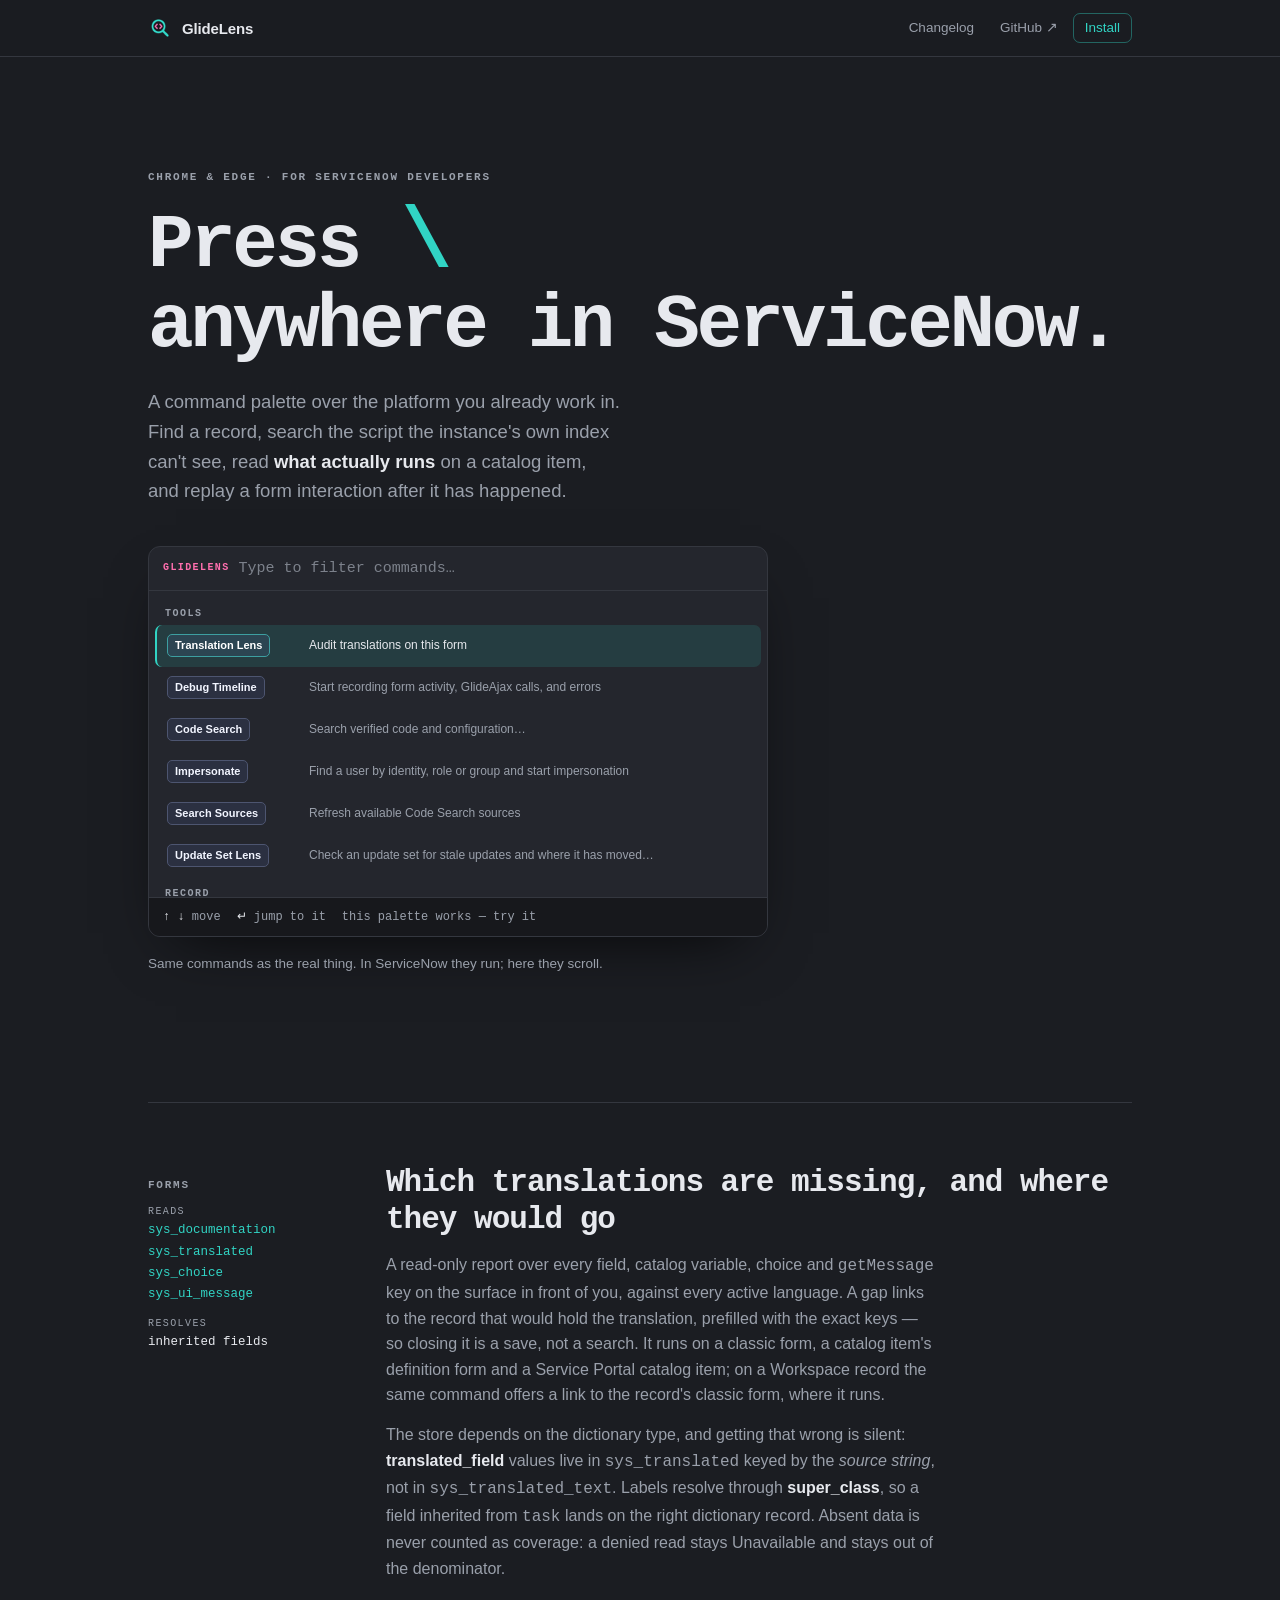
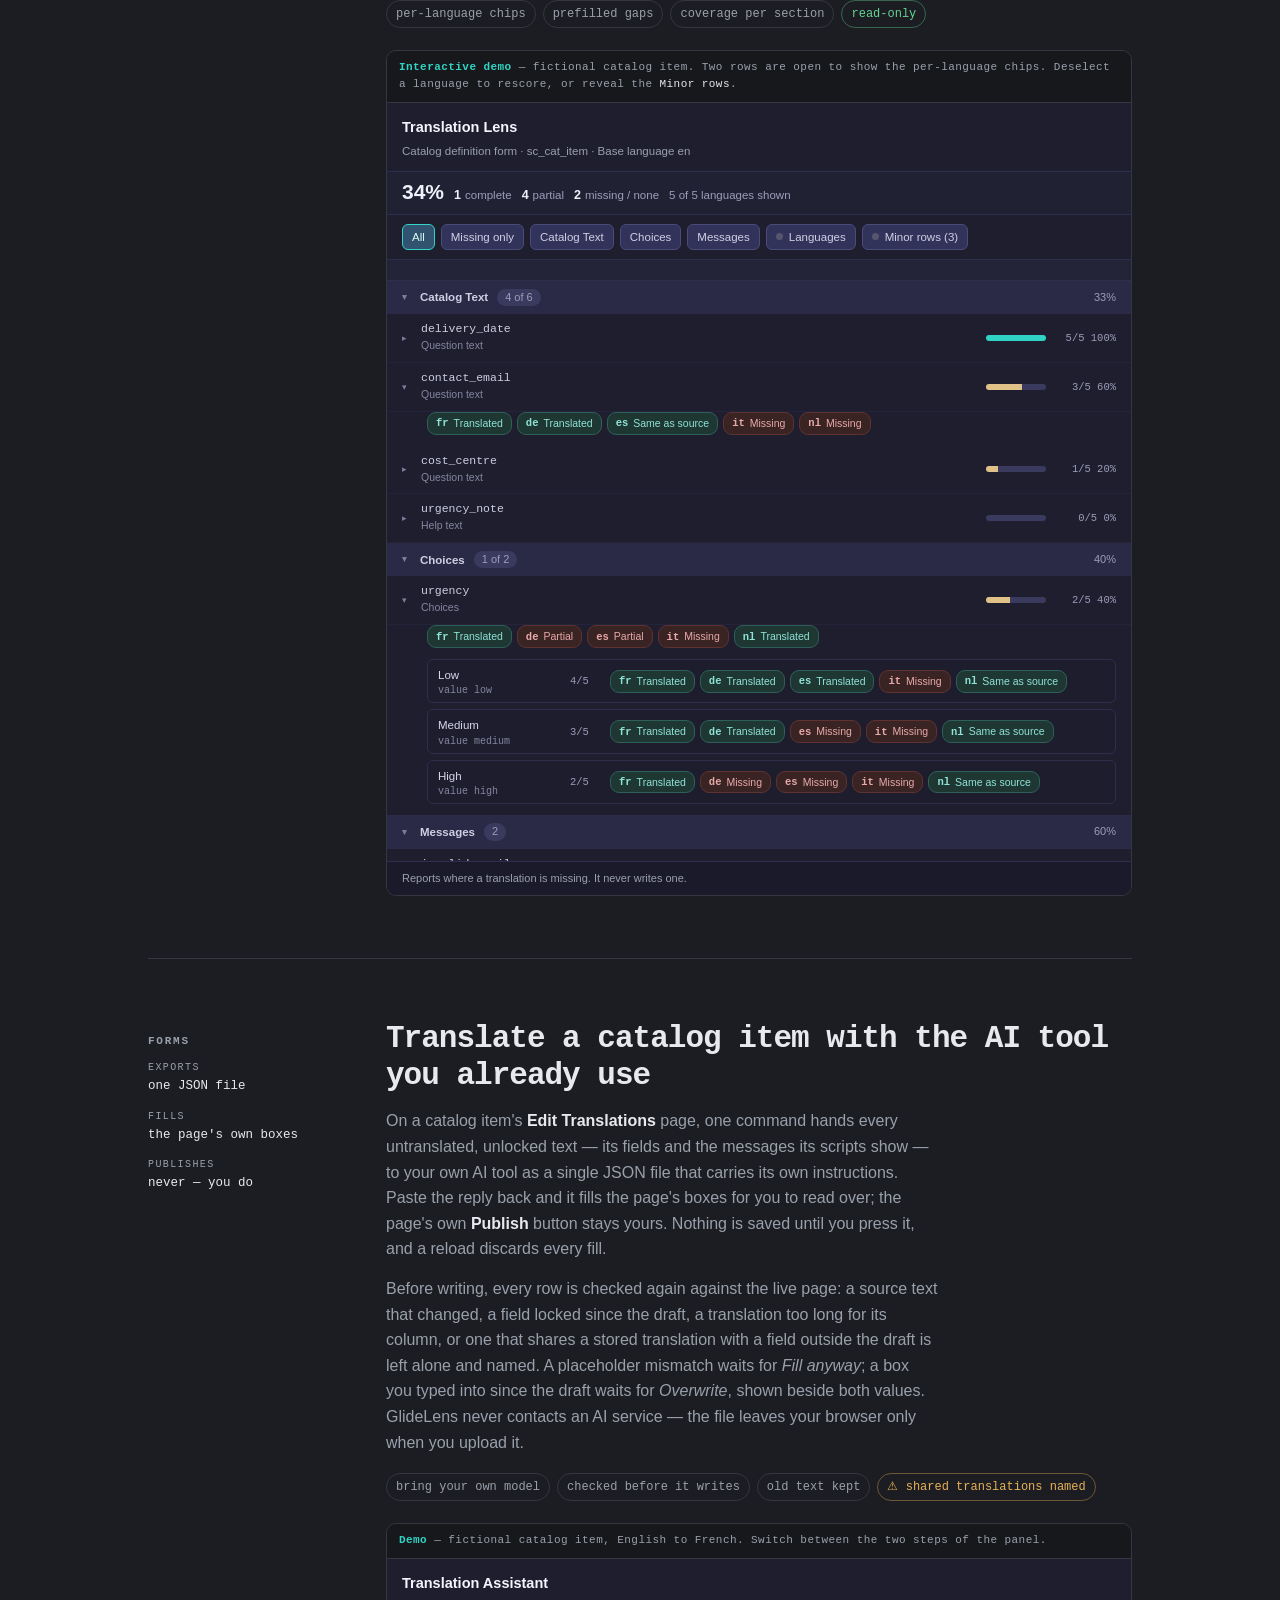
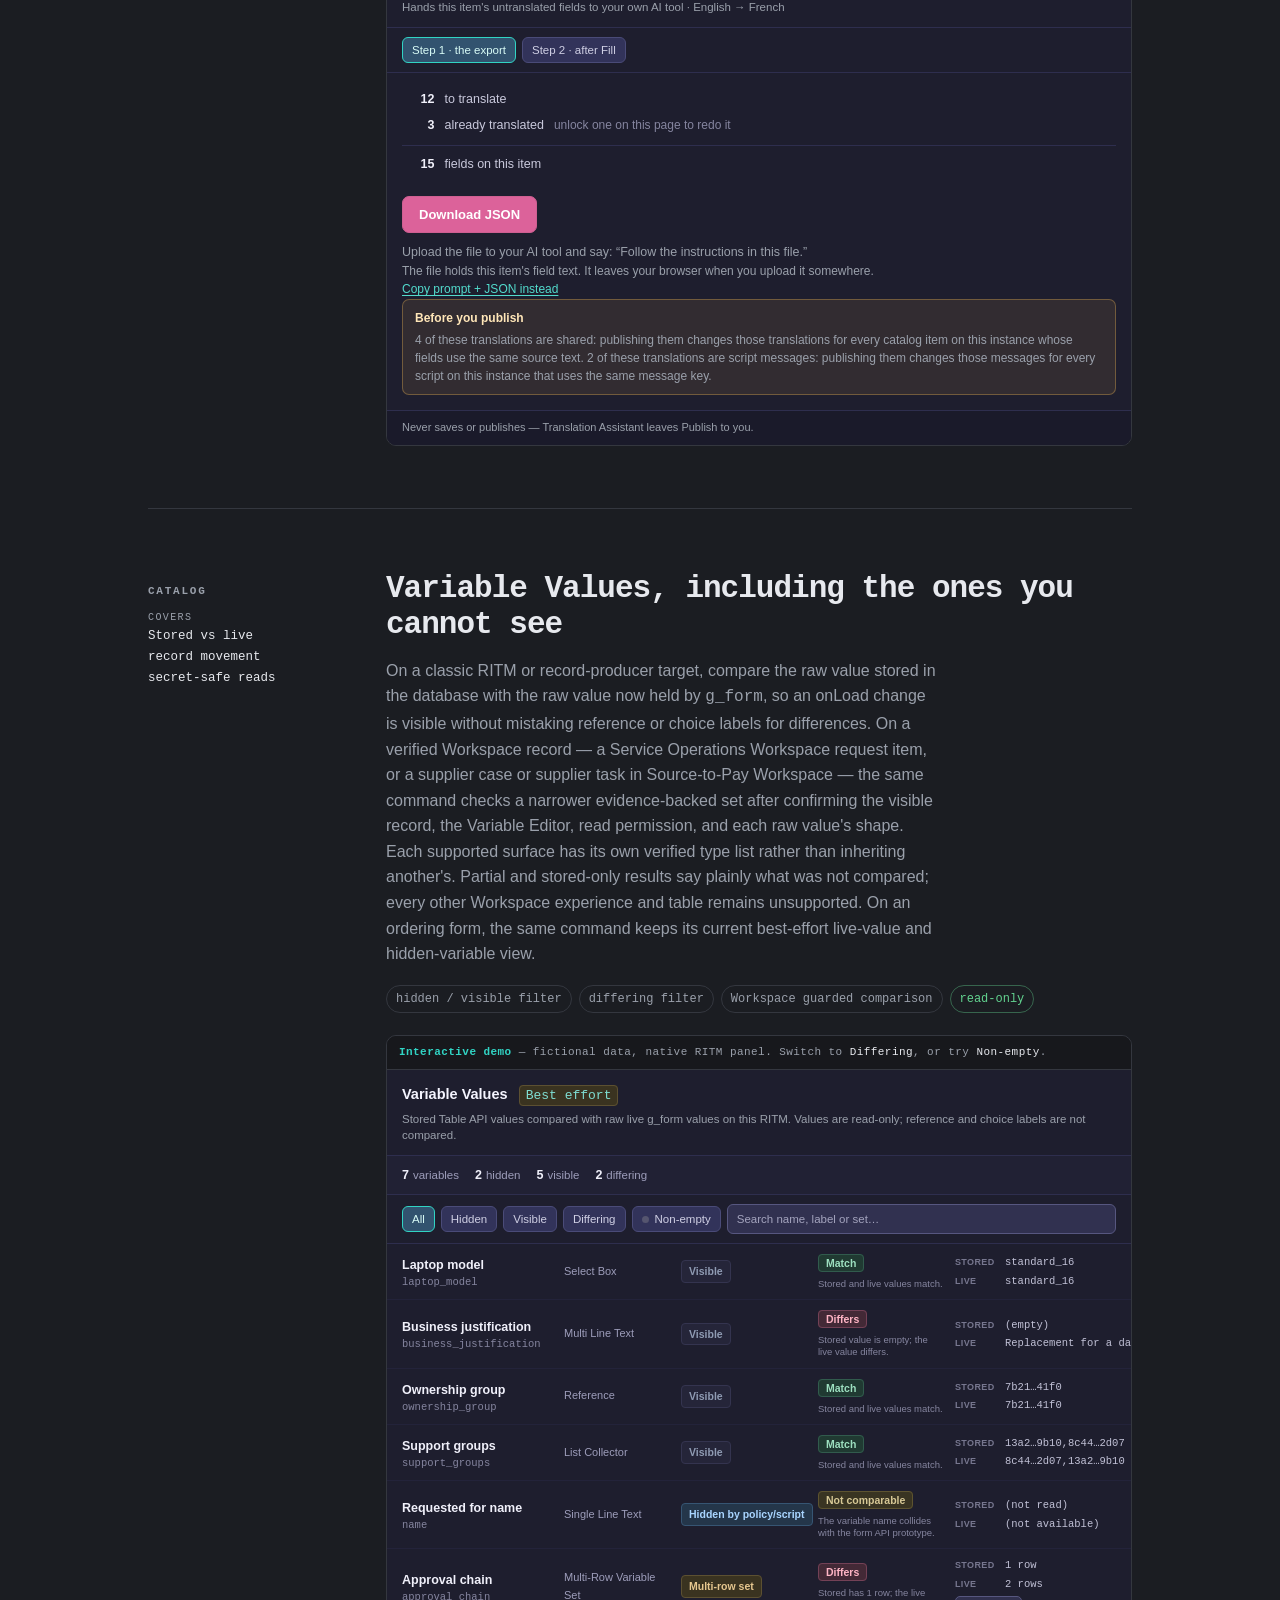
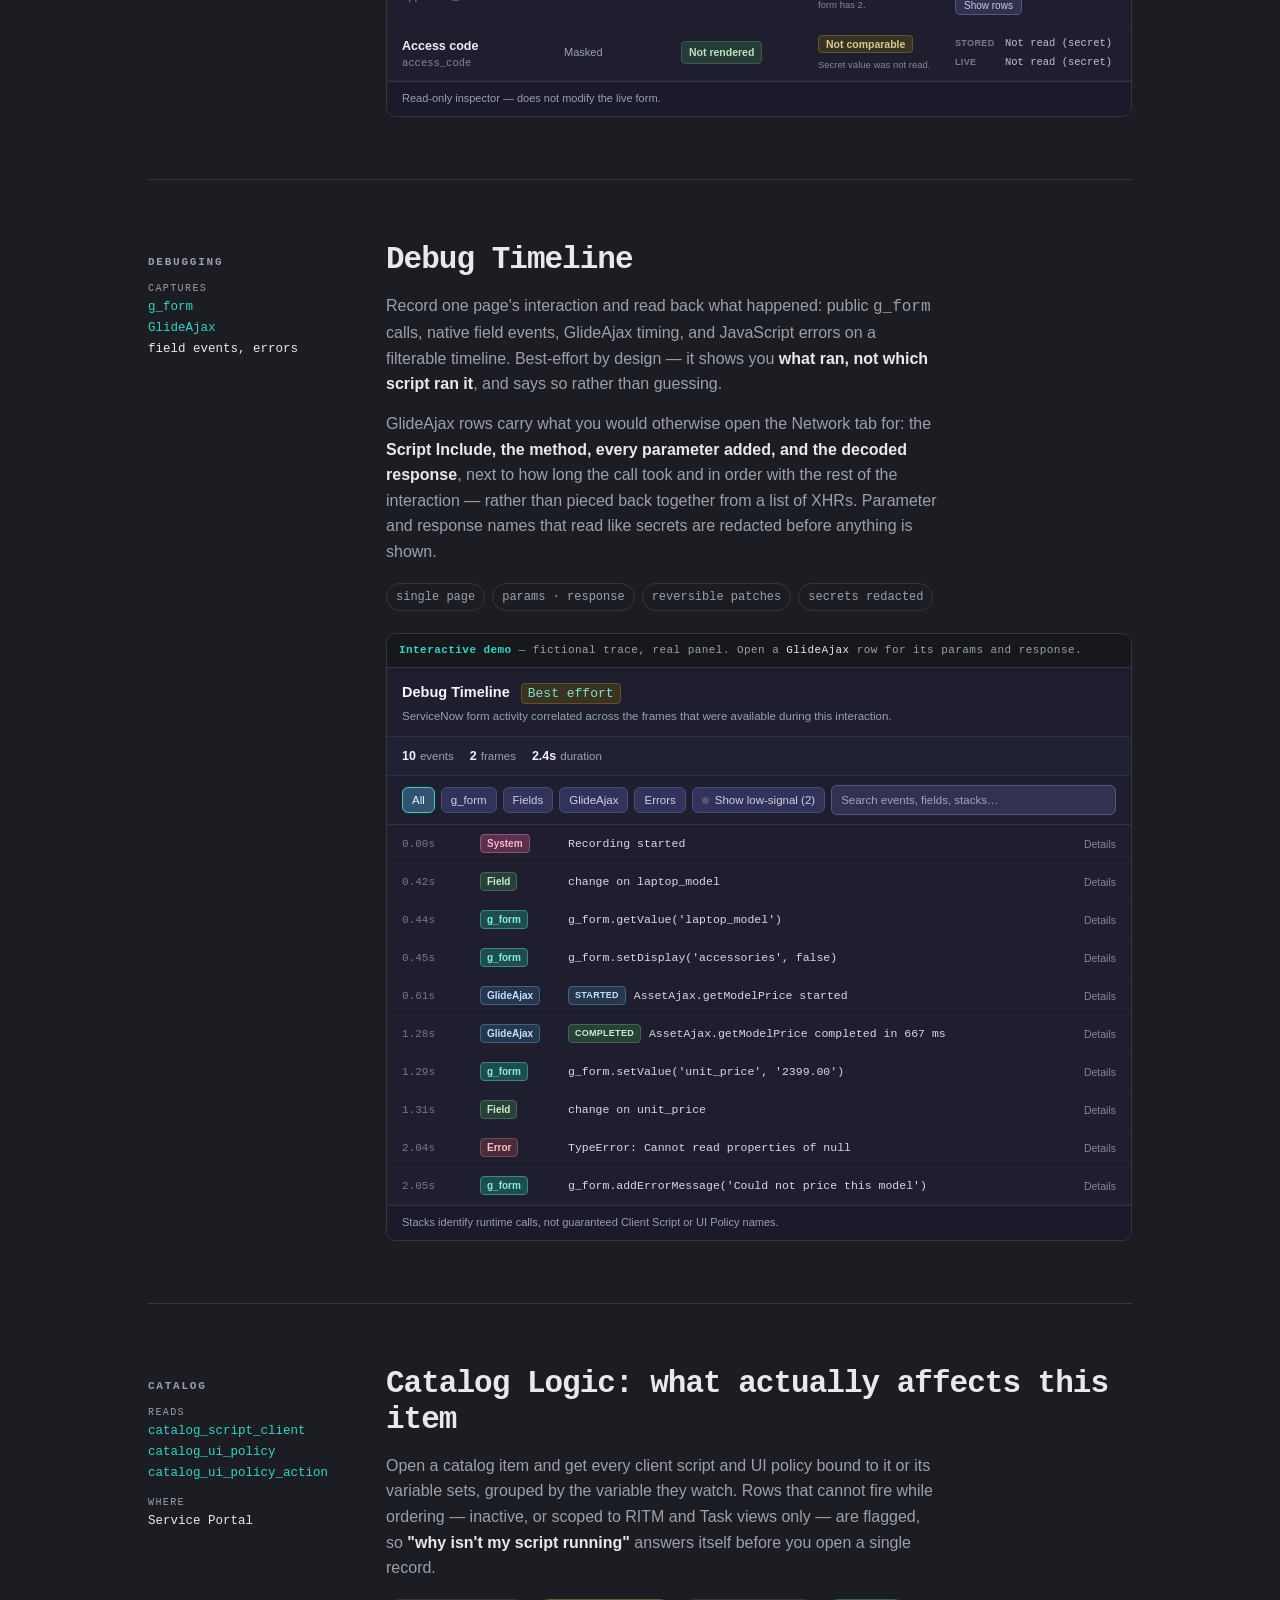
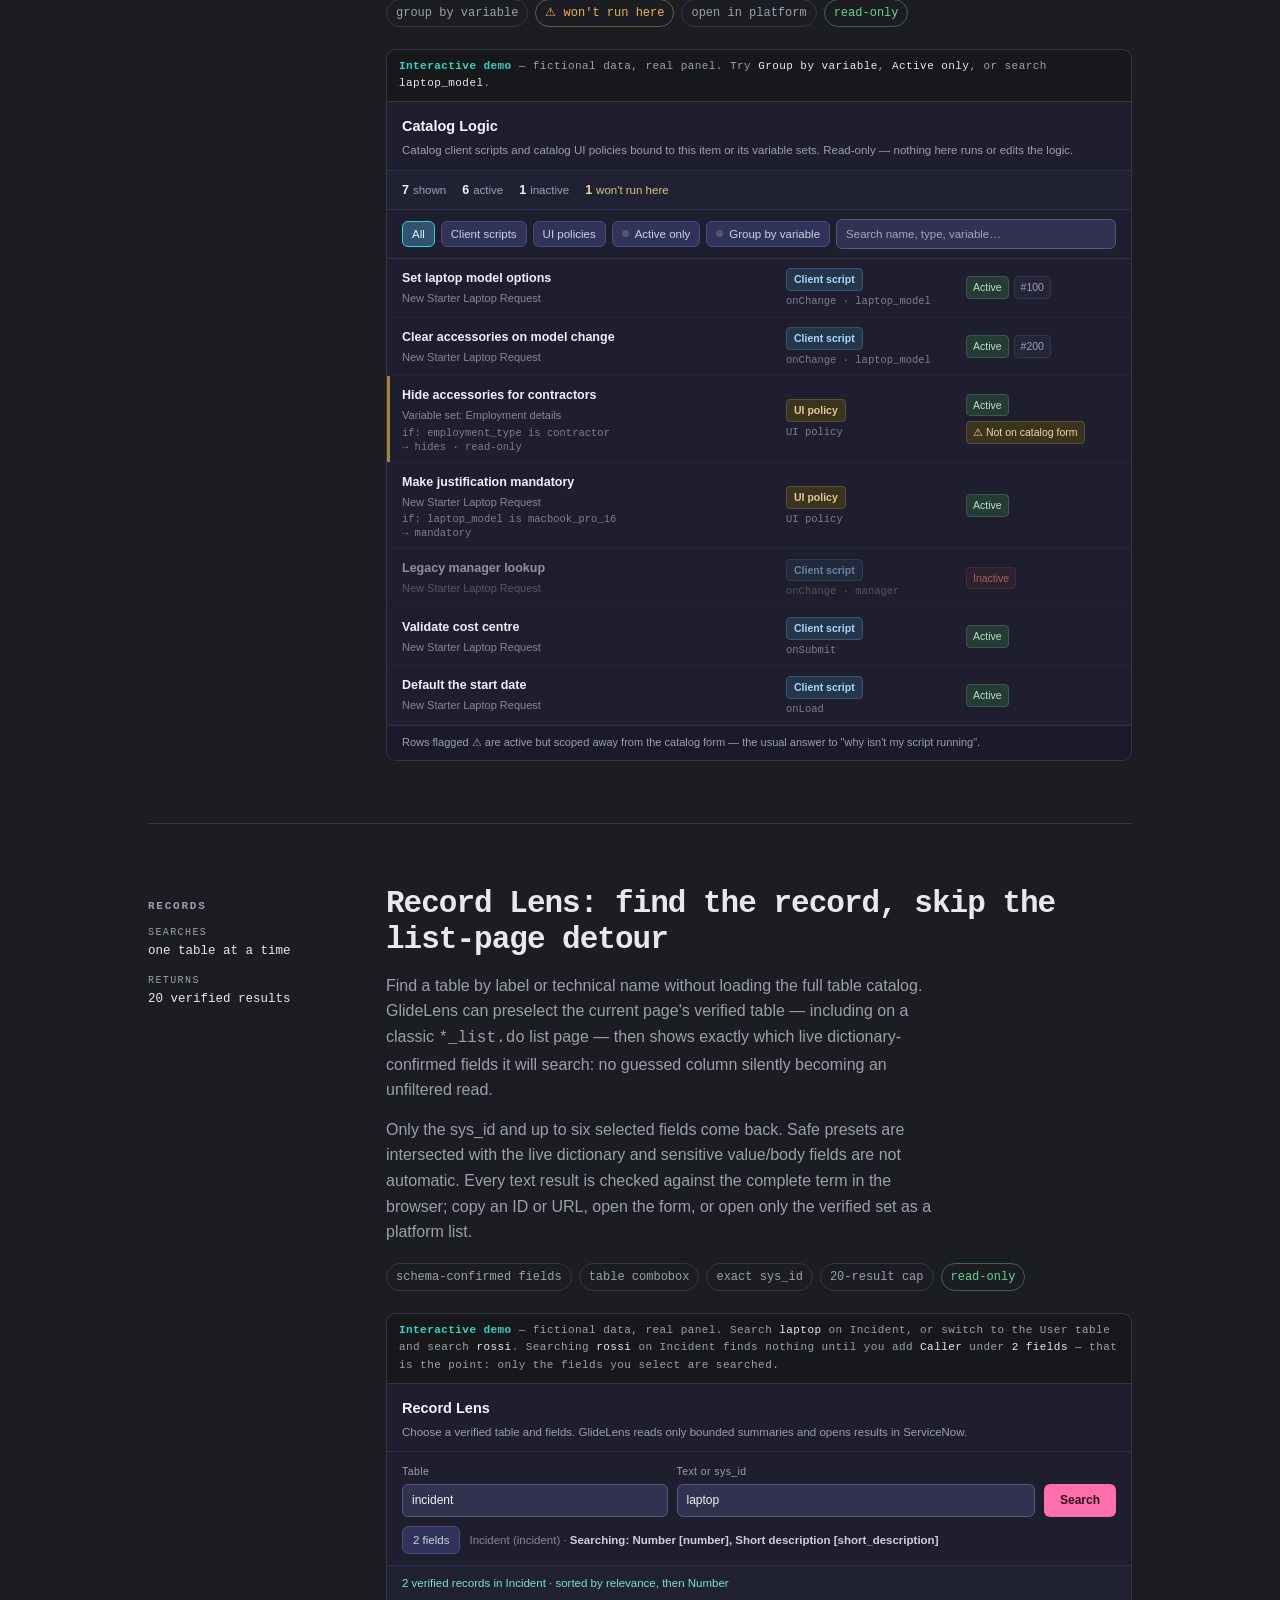
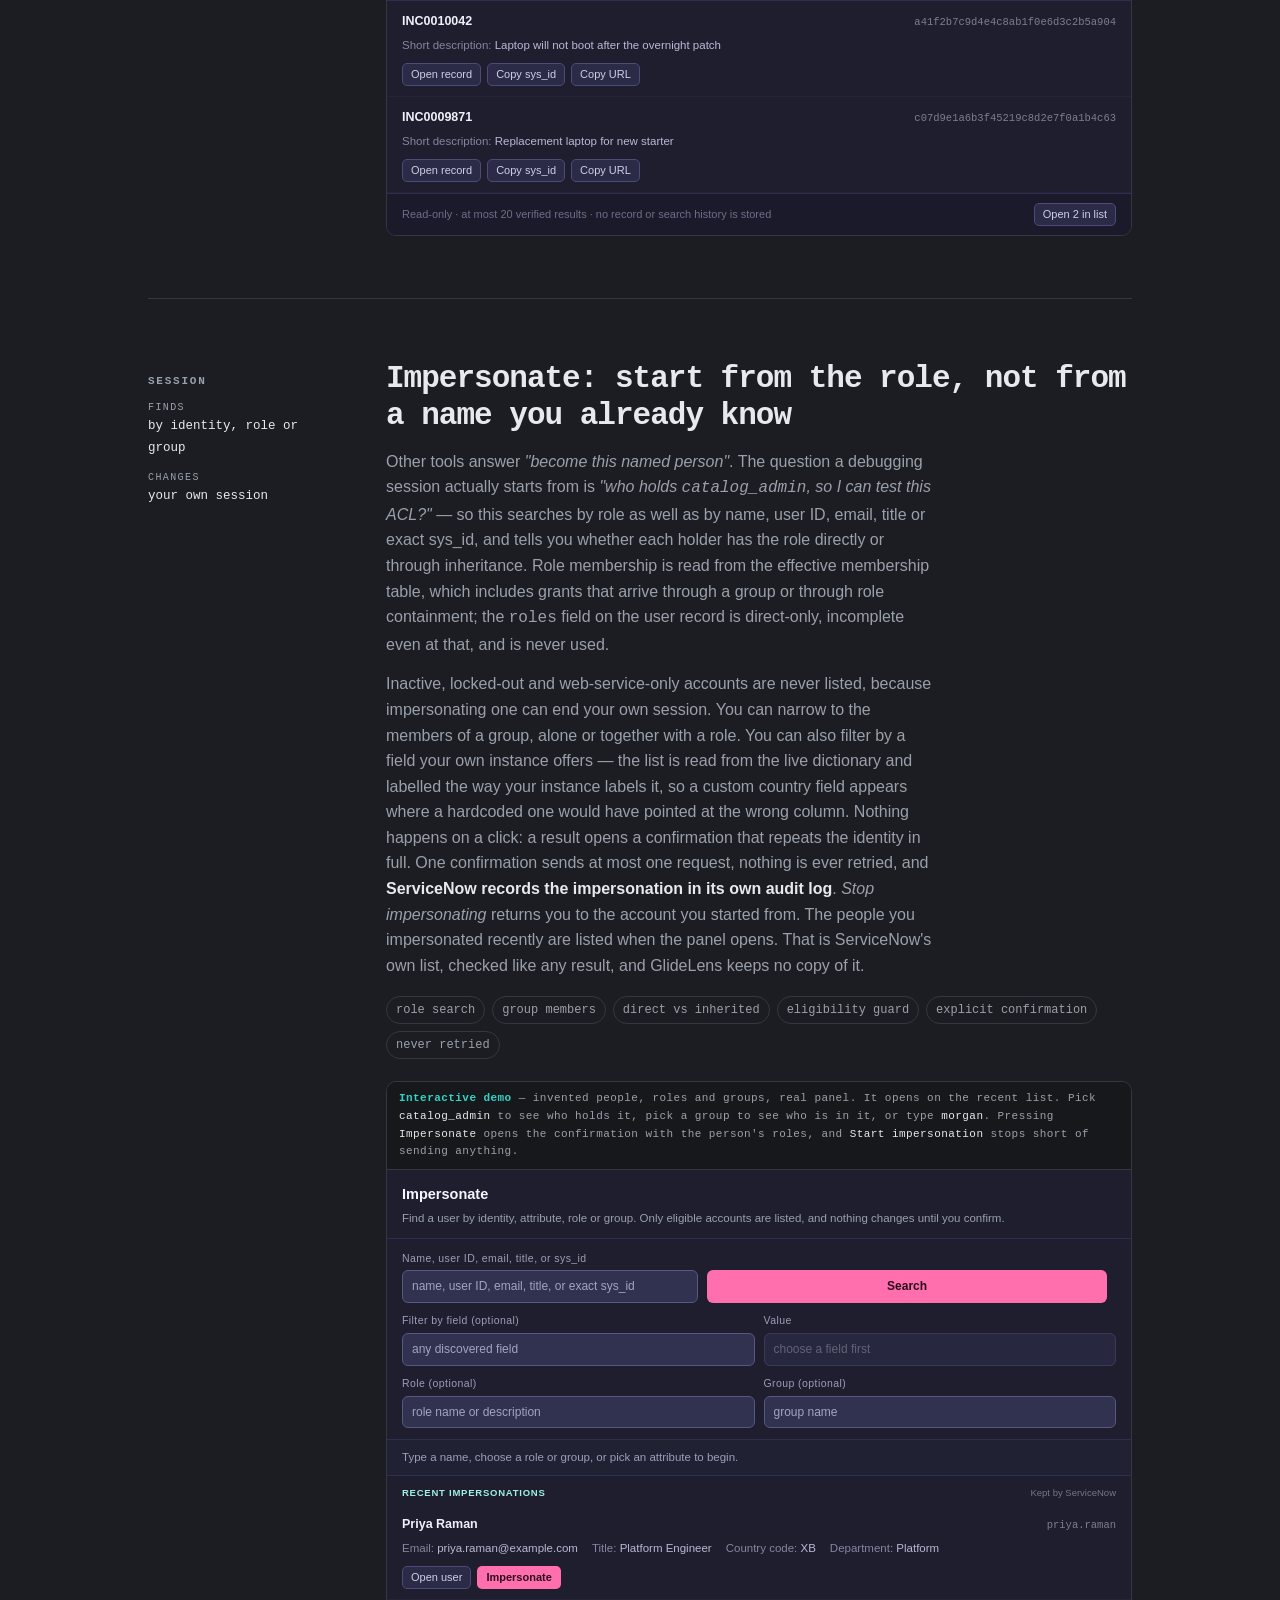
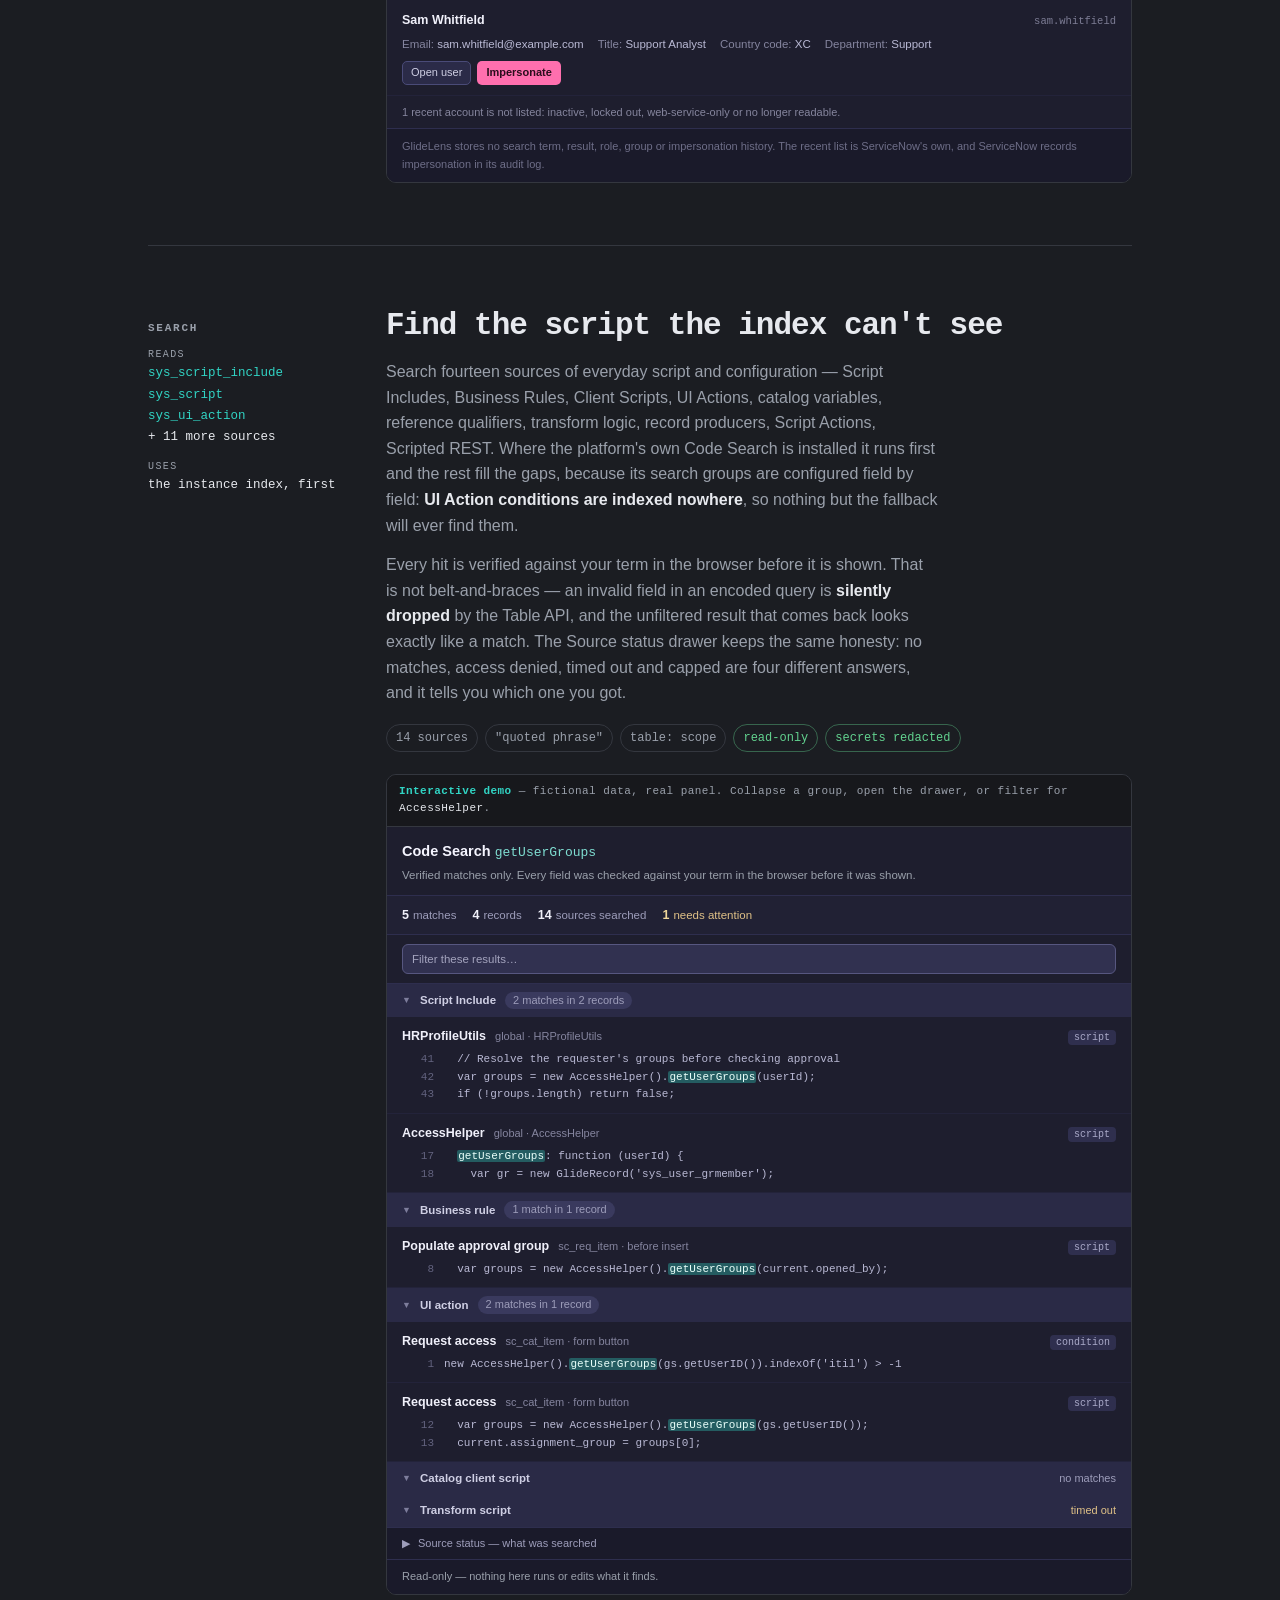
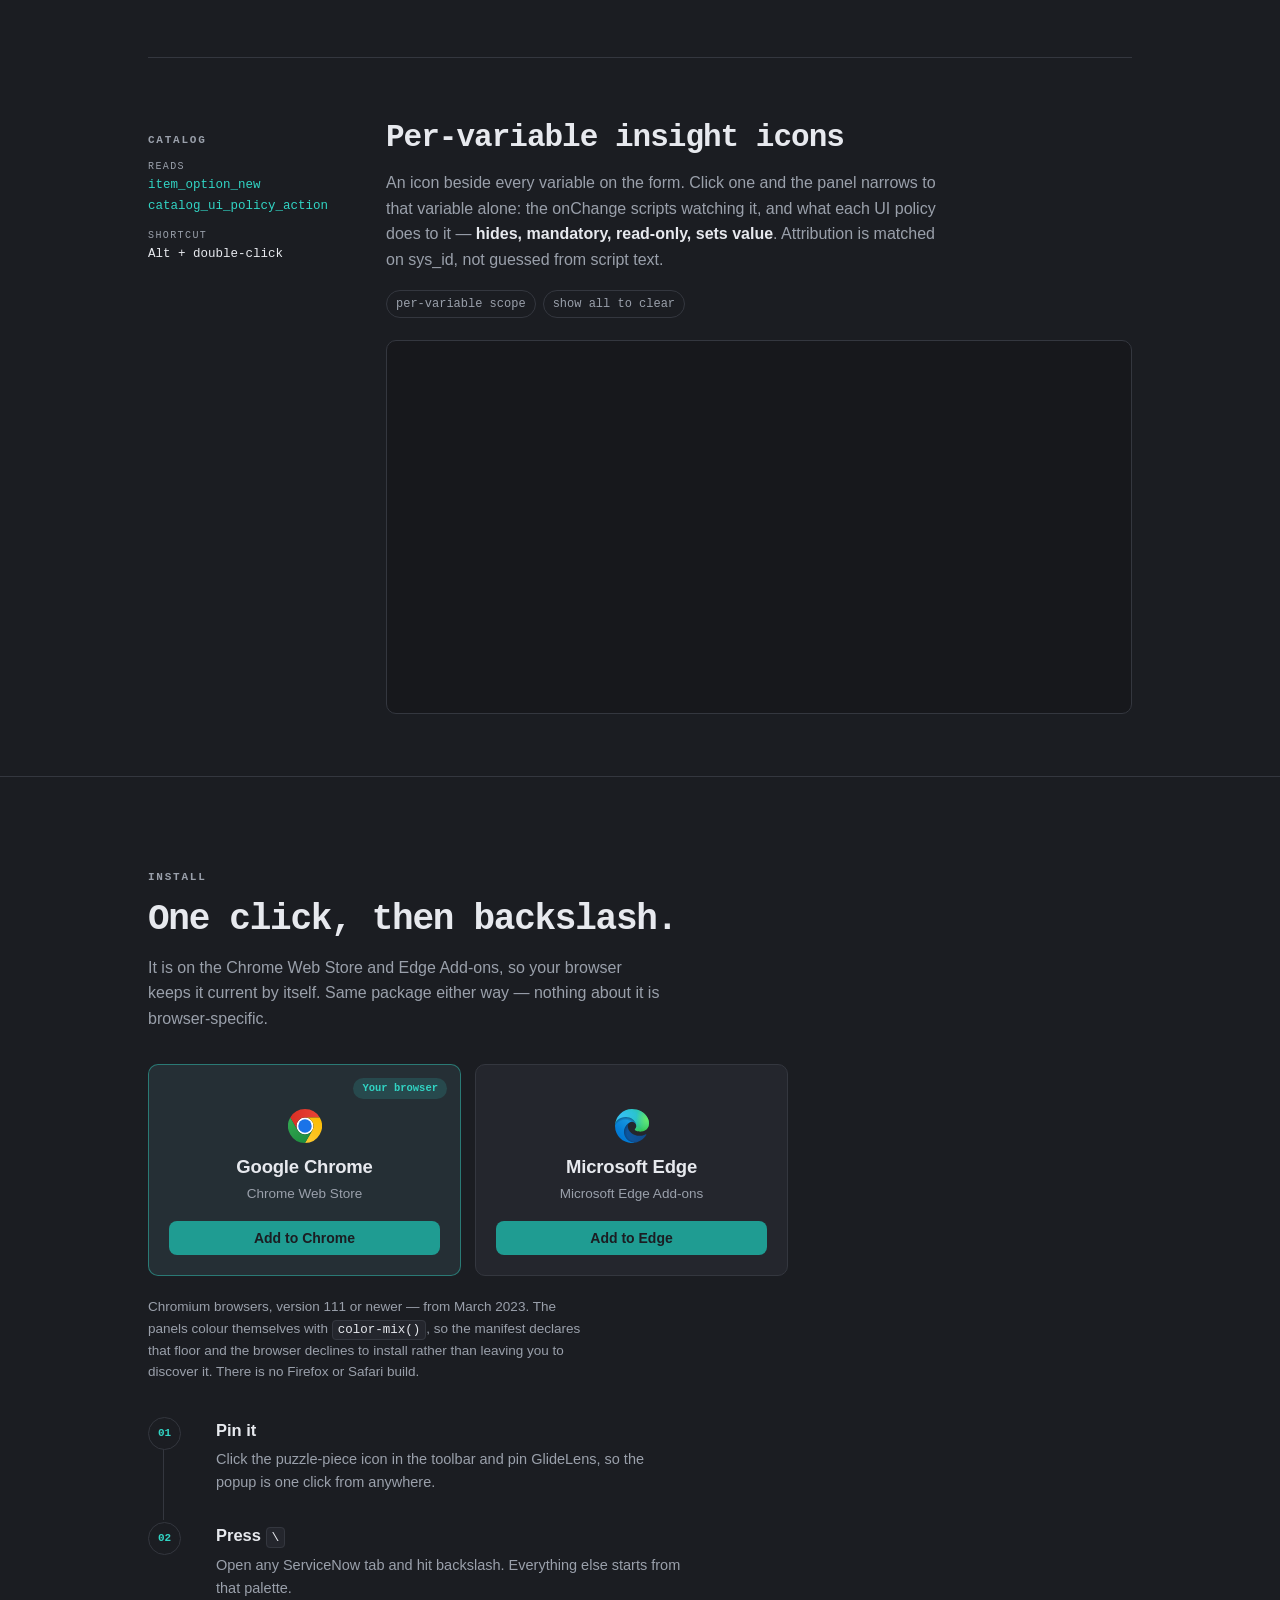
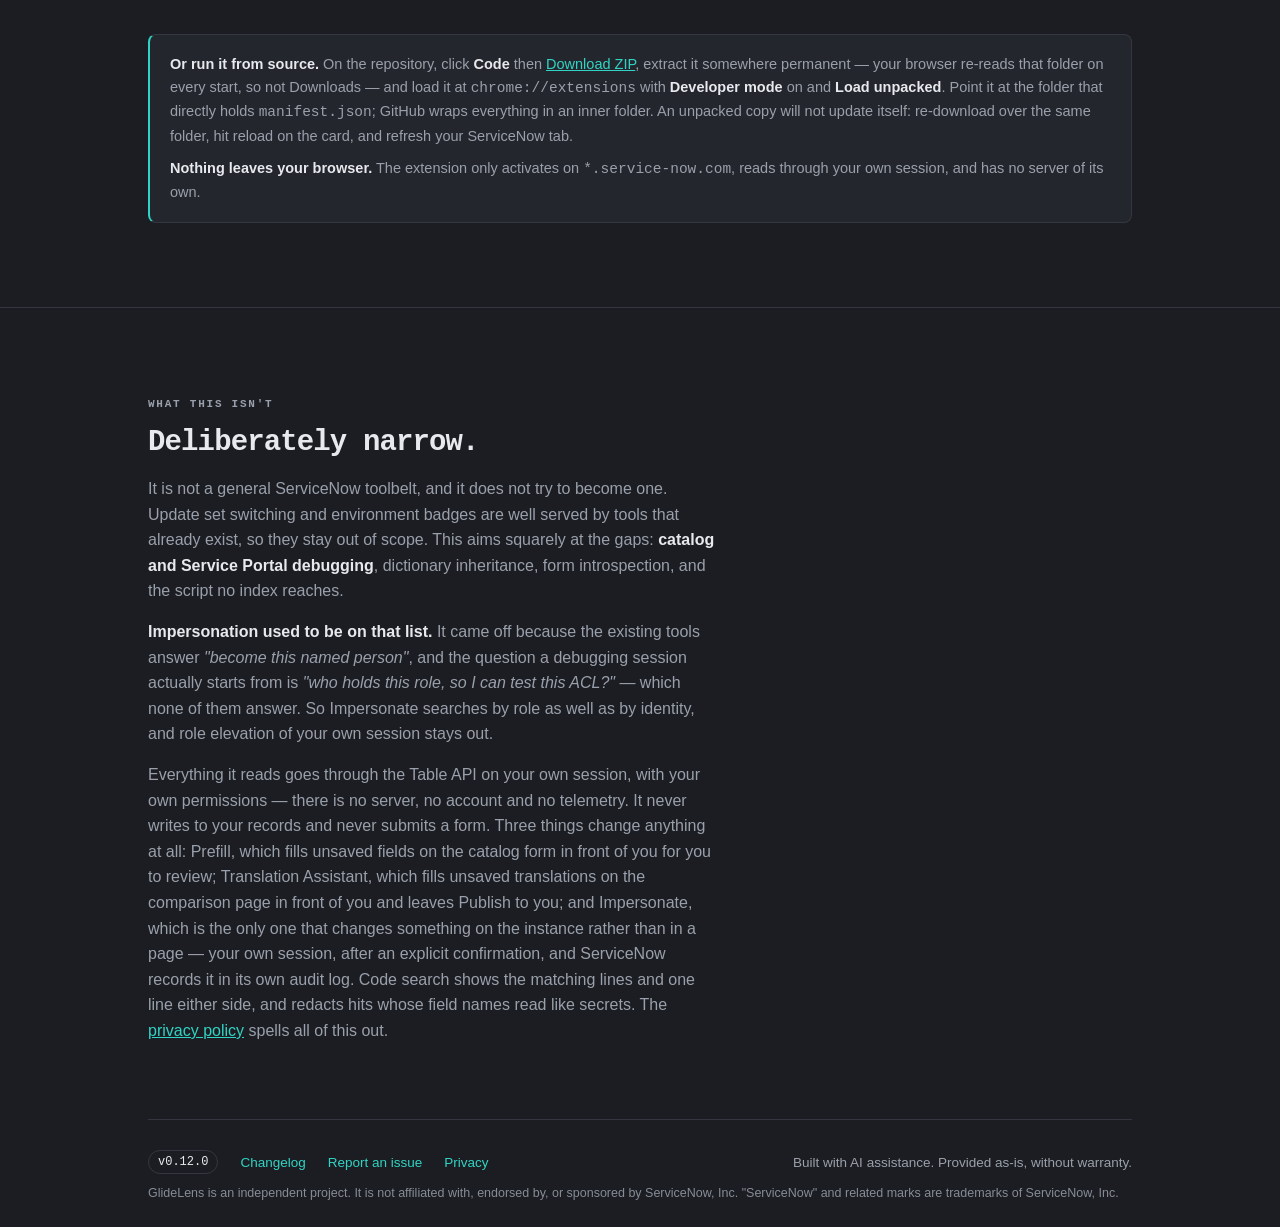
==== commit d10798f4: "feat: add Update Set Lens A new palette command checks an update set before it is promoted. On a set" ====
--- a/docs/index.html
+++ b/docs/index.html
@@ -2240,11 +2240,12 @@
     { group: "Tools",    name: "Code Search",      desc: "Search verified code and configuration…",                    key: "",        go: "#code-search" },
     { group: "Tools",    name: "Impersonate",      desc: "Find a user by identity, role or group and start impersonation",    key: "",        go: "#impersonate" },
     { group: "Tools",    name: "Search Sources",   desc: "Refresh available Code Search sources",                      key: "",        go: "#code-search" },
+    { group: "Tools",    name: "Update Set Lens",  desc: "Check an update set for stale updates and where it has moved…", key: "",       go: "#install" },
     { group: "Record",   name: "sys_id",           desc: "Copy the current record sys_id",                             key: "",        go: "#install" },
     { group: "Record",   name: "Record Lens",      desc: "Search verified records across readable tables",             key: "",        go: "#record-search" },
     { group: "Record",   name: "Playbooks",        desc: "Open playbook executions for this record",                   key: "",        go: "#install" },
     { group: "Record",   name: "Customer Updates", desc: "Open captured customer updates by sys_id…",                   key: "",        go: "#install" },
-    { group: "Catalog",  name: "Variable Prefill", desc: "Copy catalog-variable values from another ticket…",           key: "",        go: "#install" },
+    { group: "Catalog",  name: "Variable Prefill", desc: "Copy catalog-variable values from another ticket, on this or another open instance…", key: "", go: "#install" },
     { group: "Catalog",  name: "Variable Values",  desc: "Inspect current catalog-variable values",                    key: "",        go: "#variable-values" },
     { group: "Catalog",  name: "Catalog Logic",    desc: "Inspect catalog client scripts and UI policies",             key: "",        go: "#catalog-insight" },
     { group: "Catalog",  name: "Variable Insight", desc: "Show or hide per-variable insight icons",                    key: "Alt+dbl", go: "#variable-icons" },
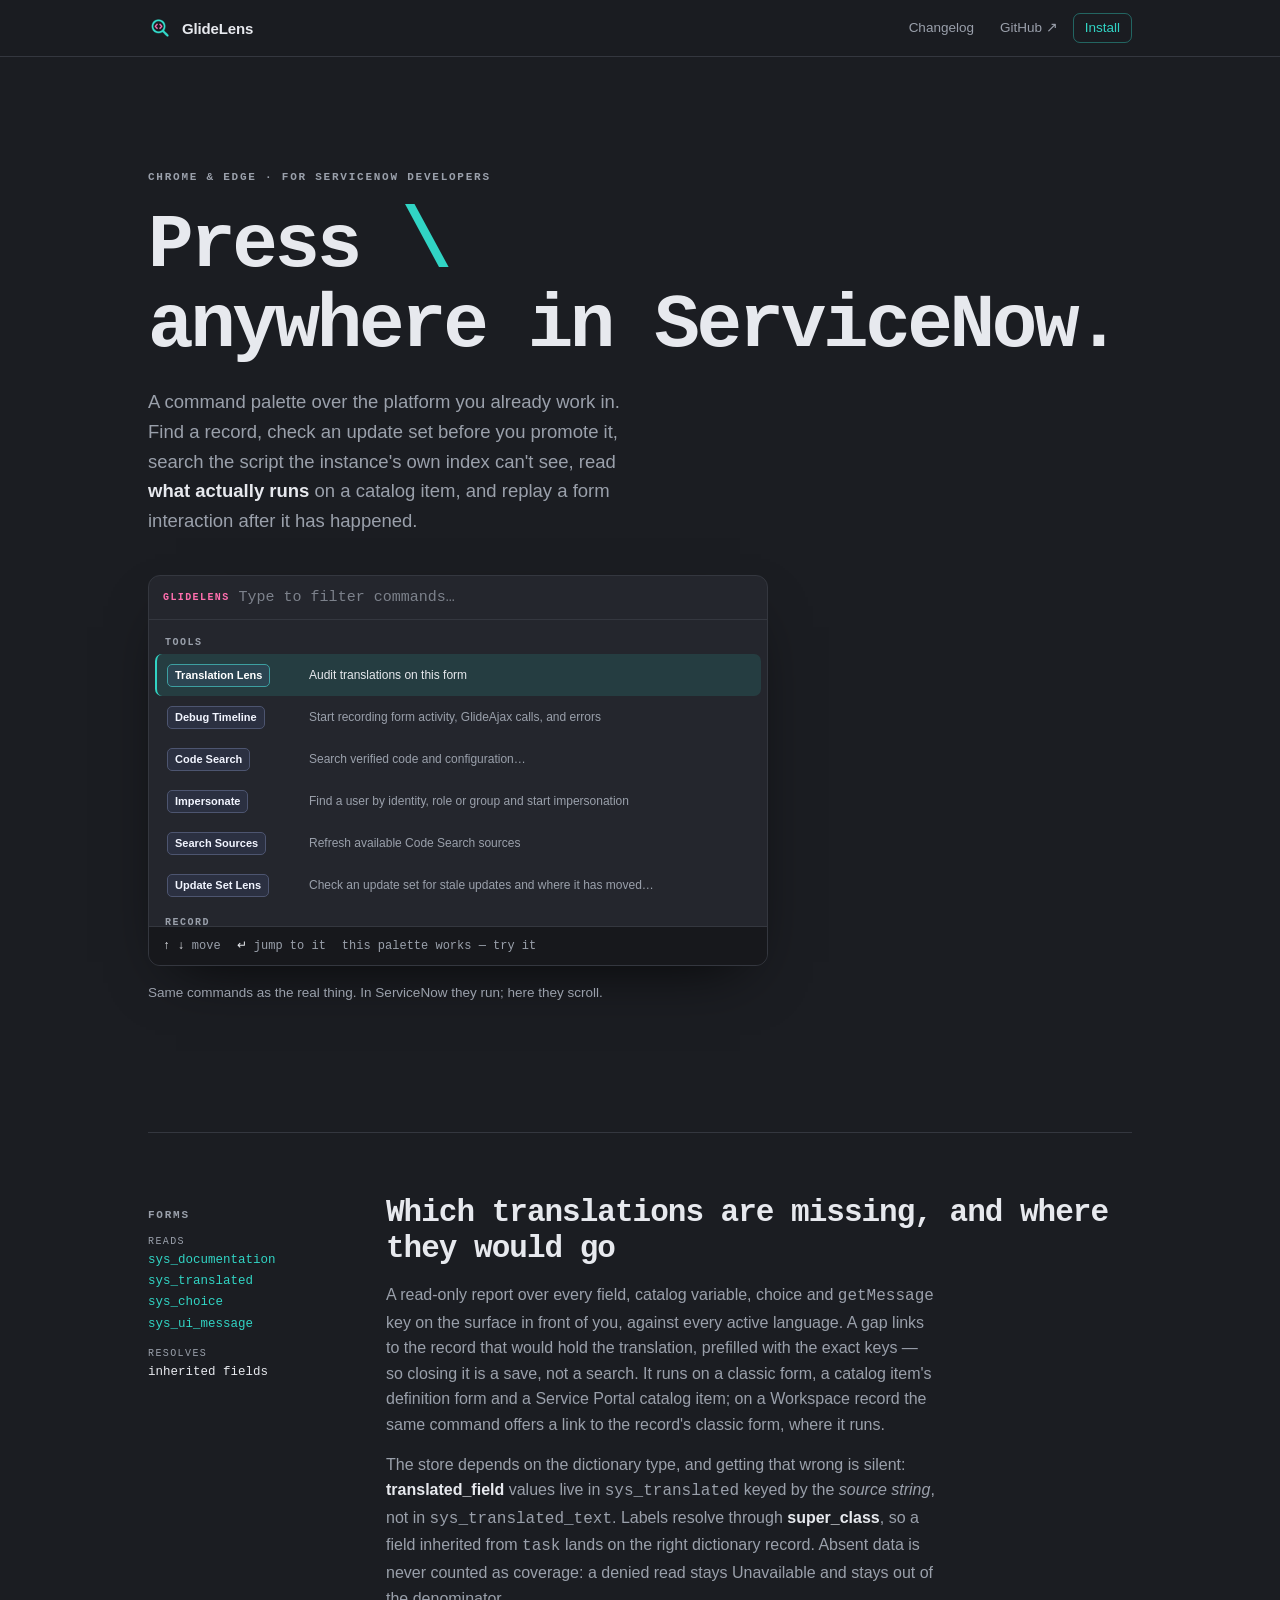
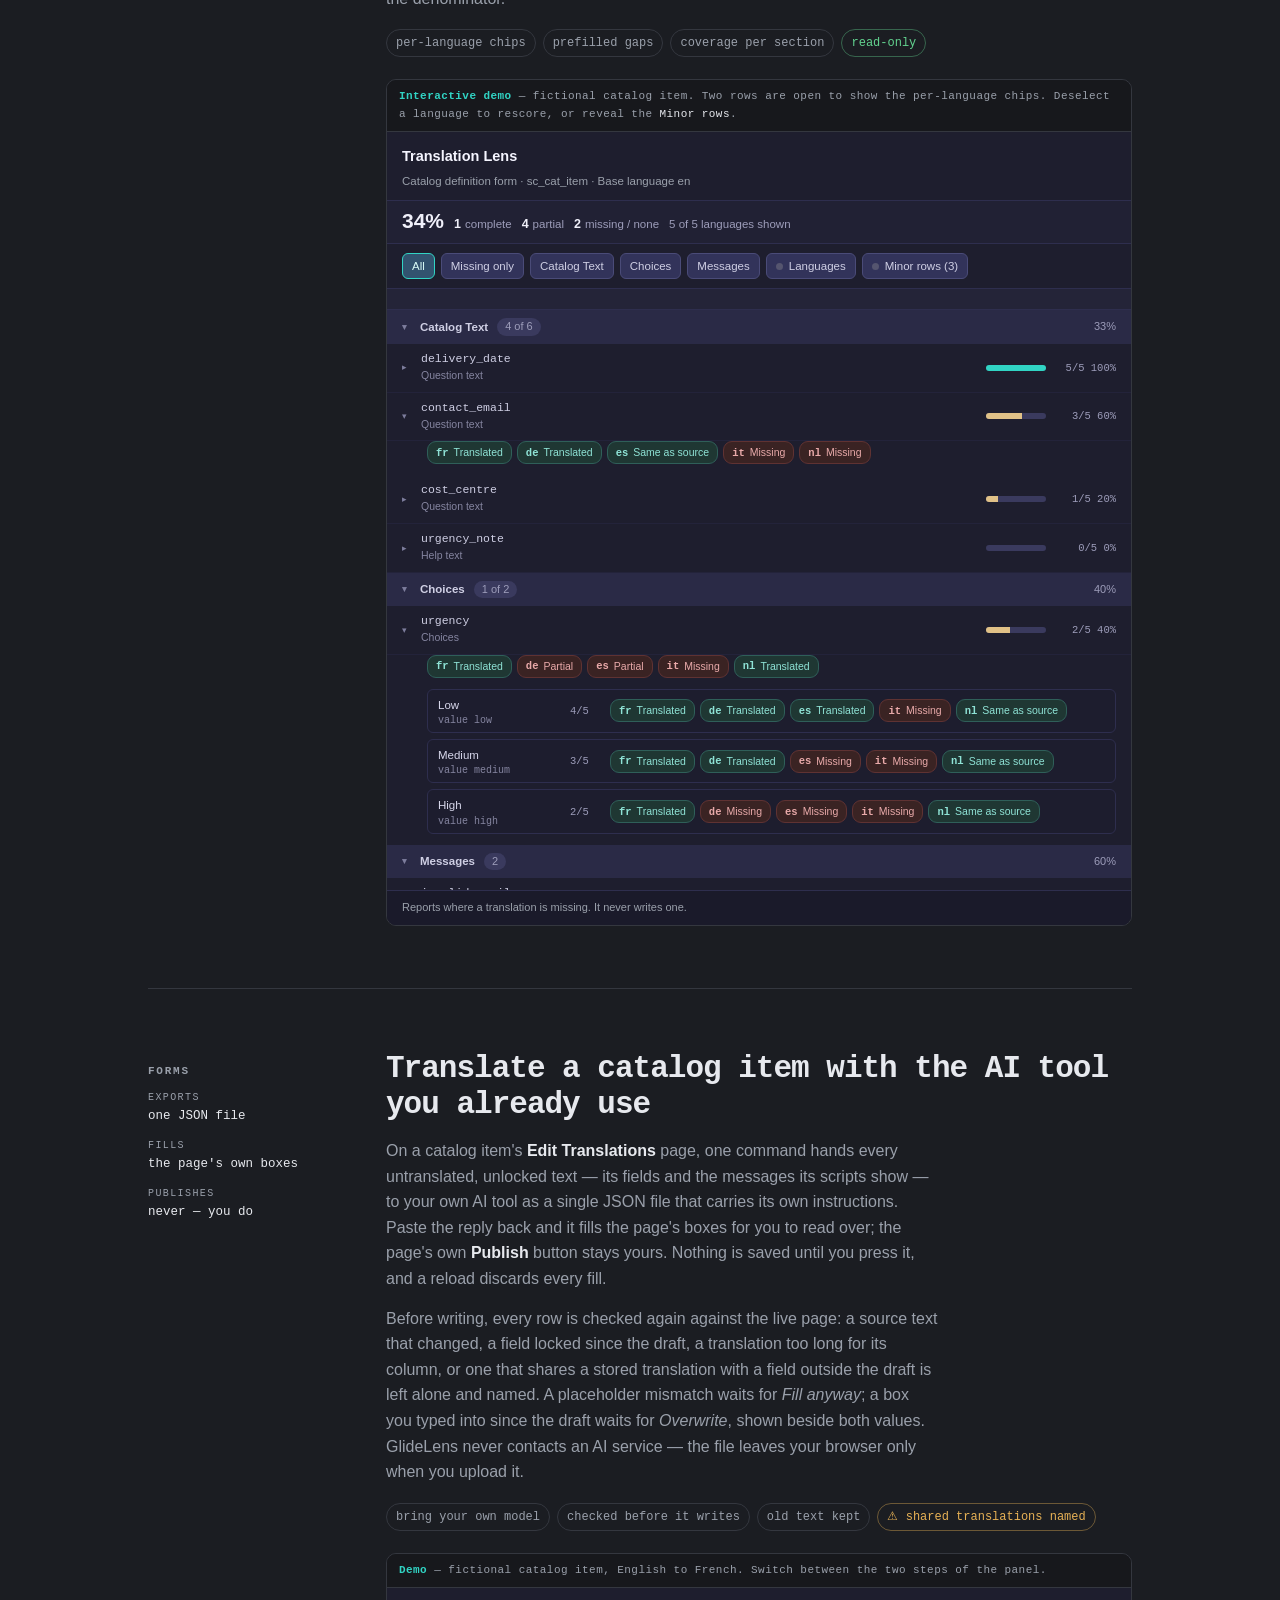
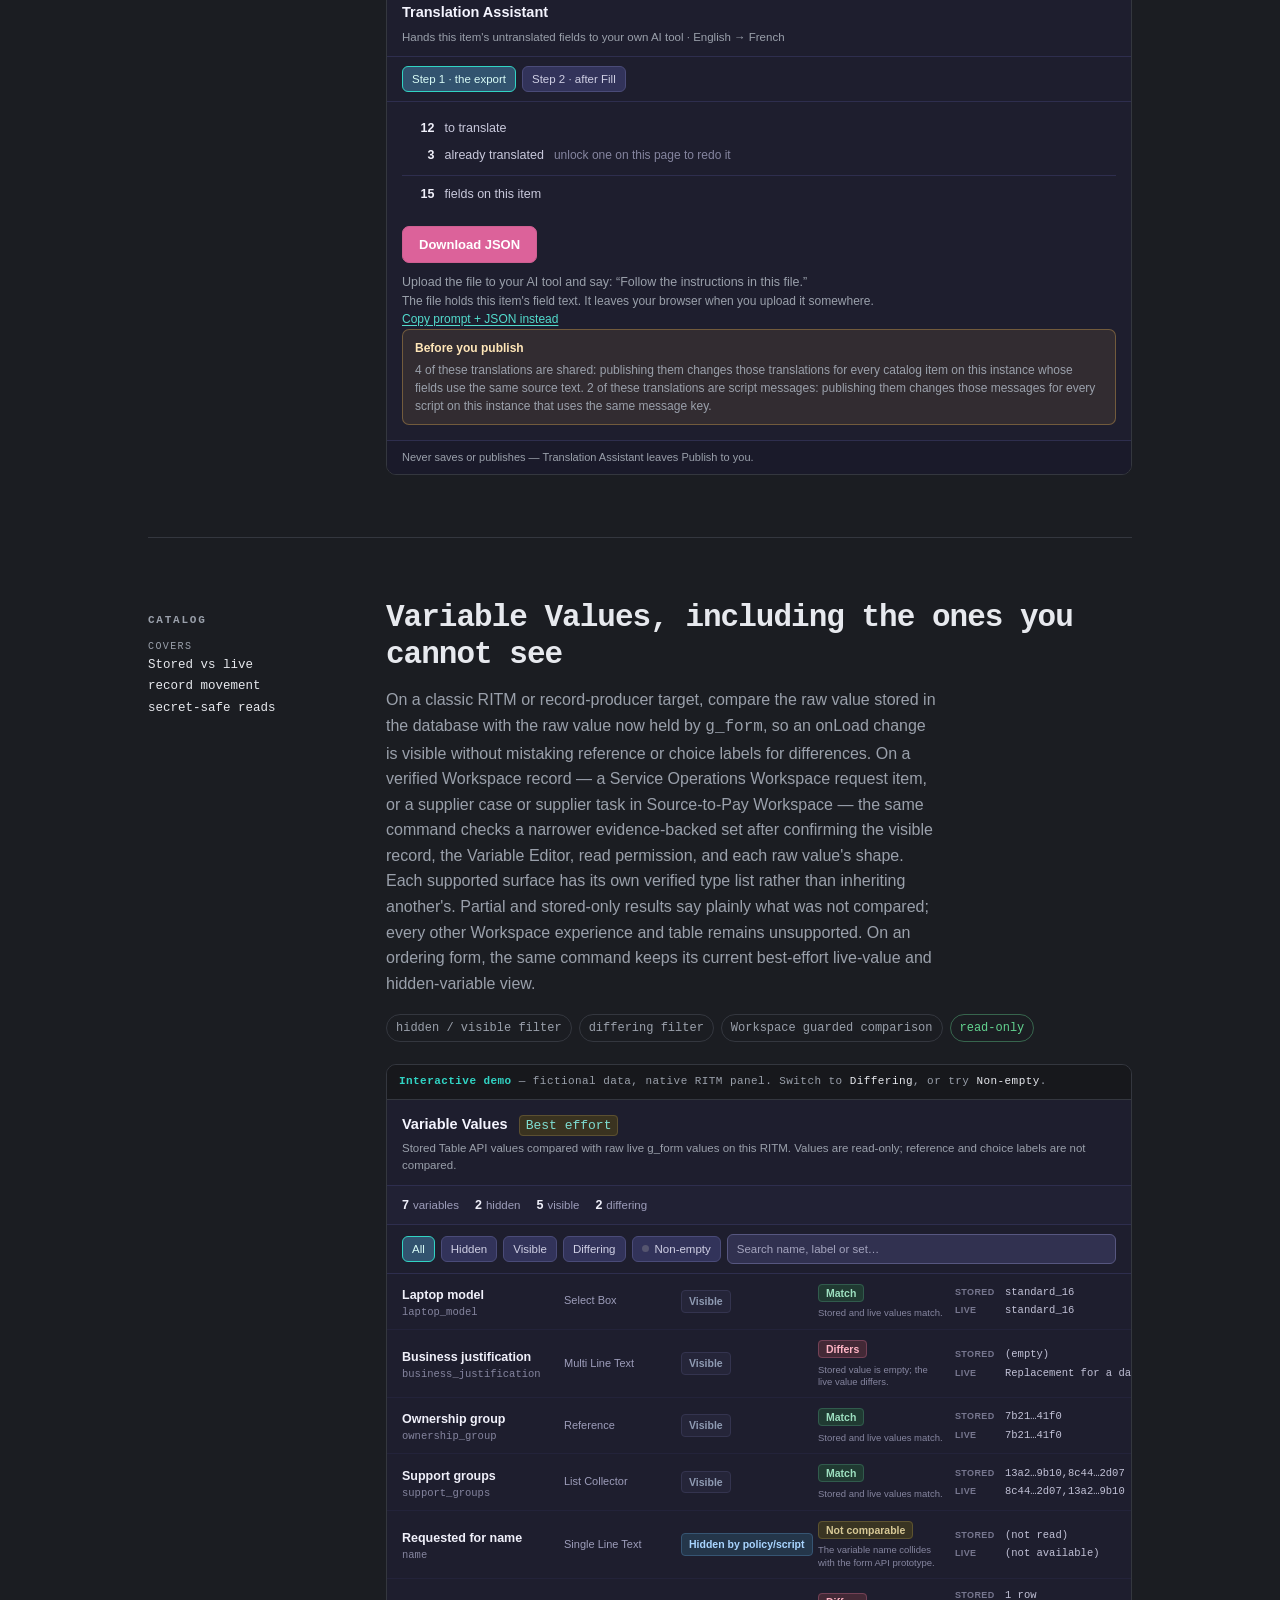
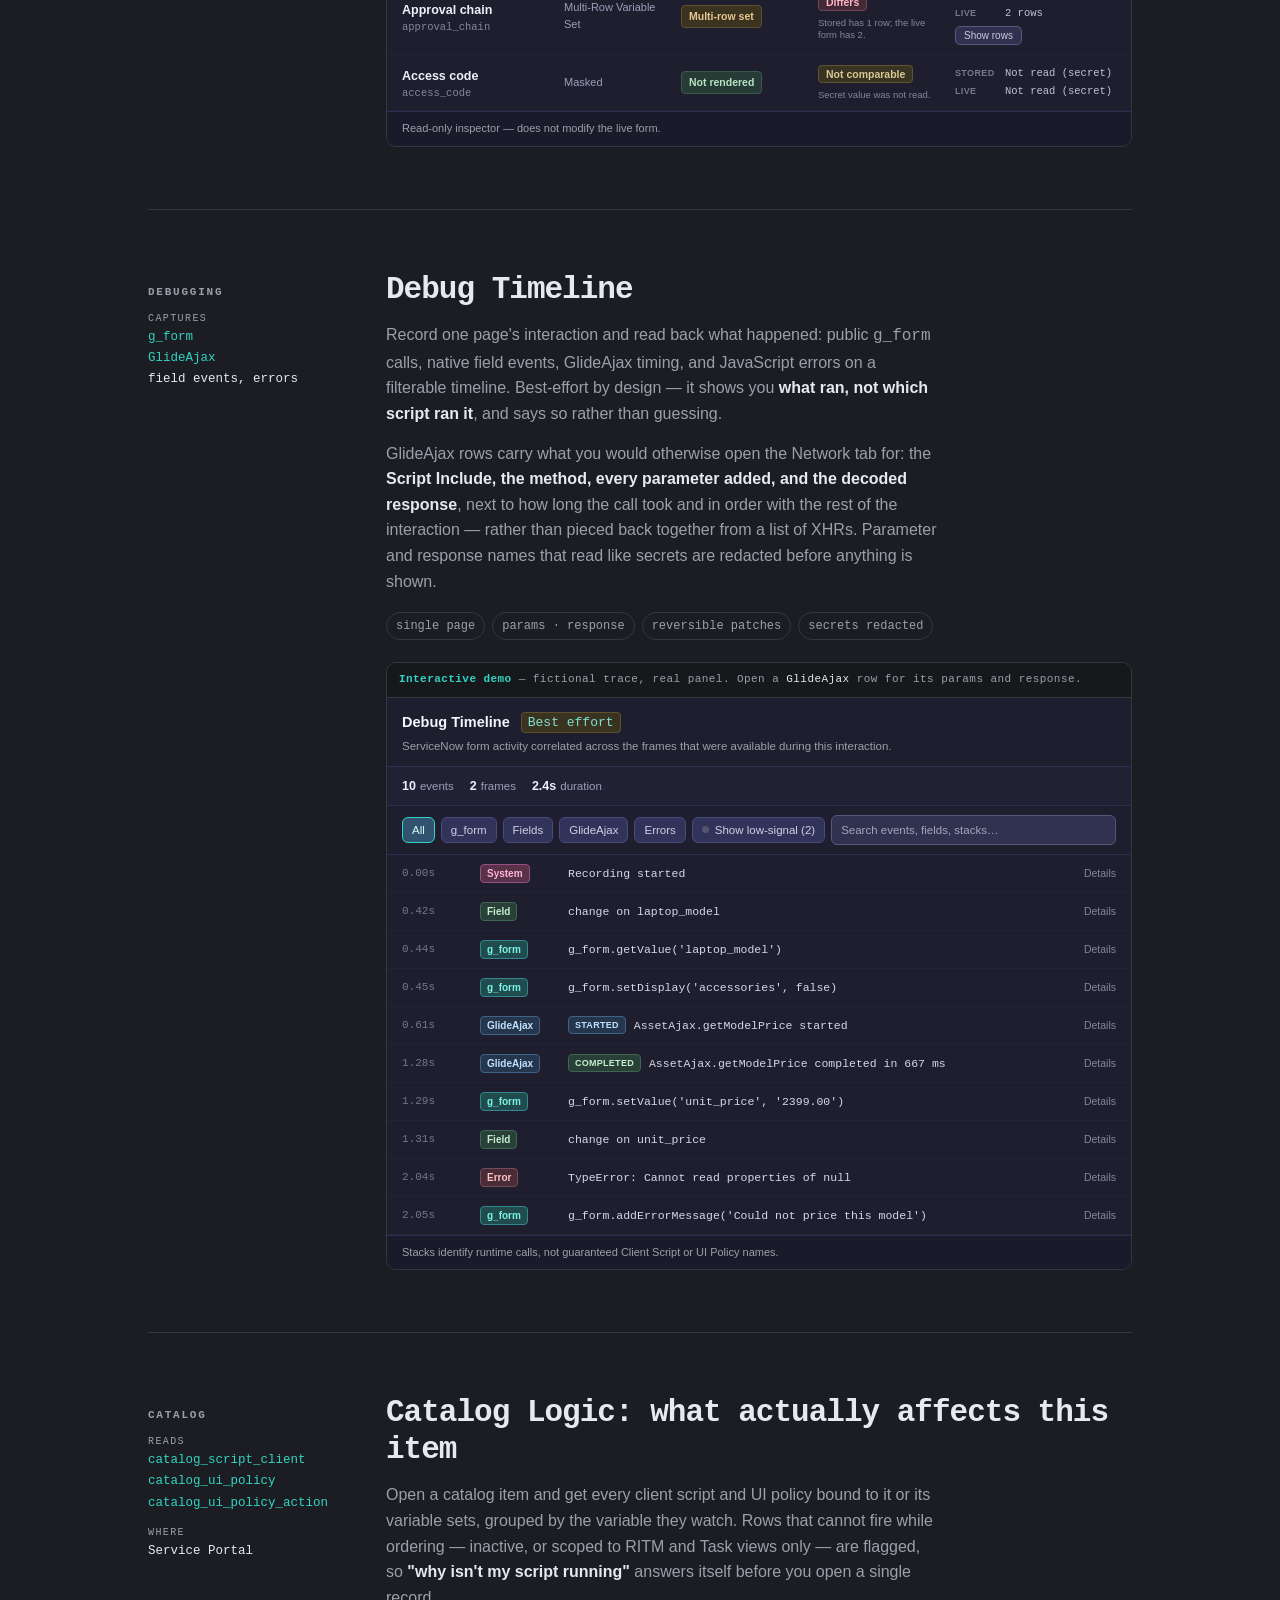
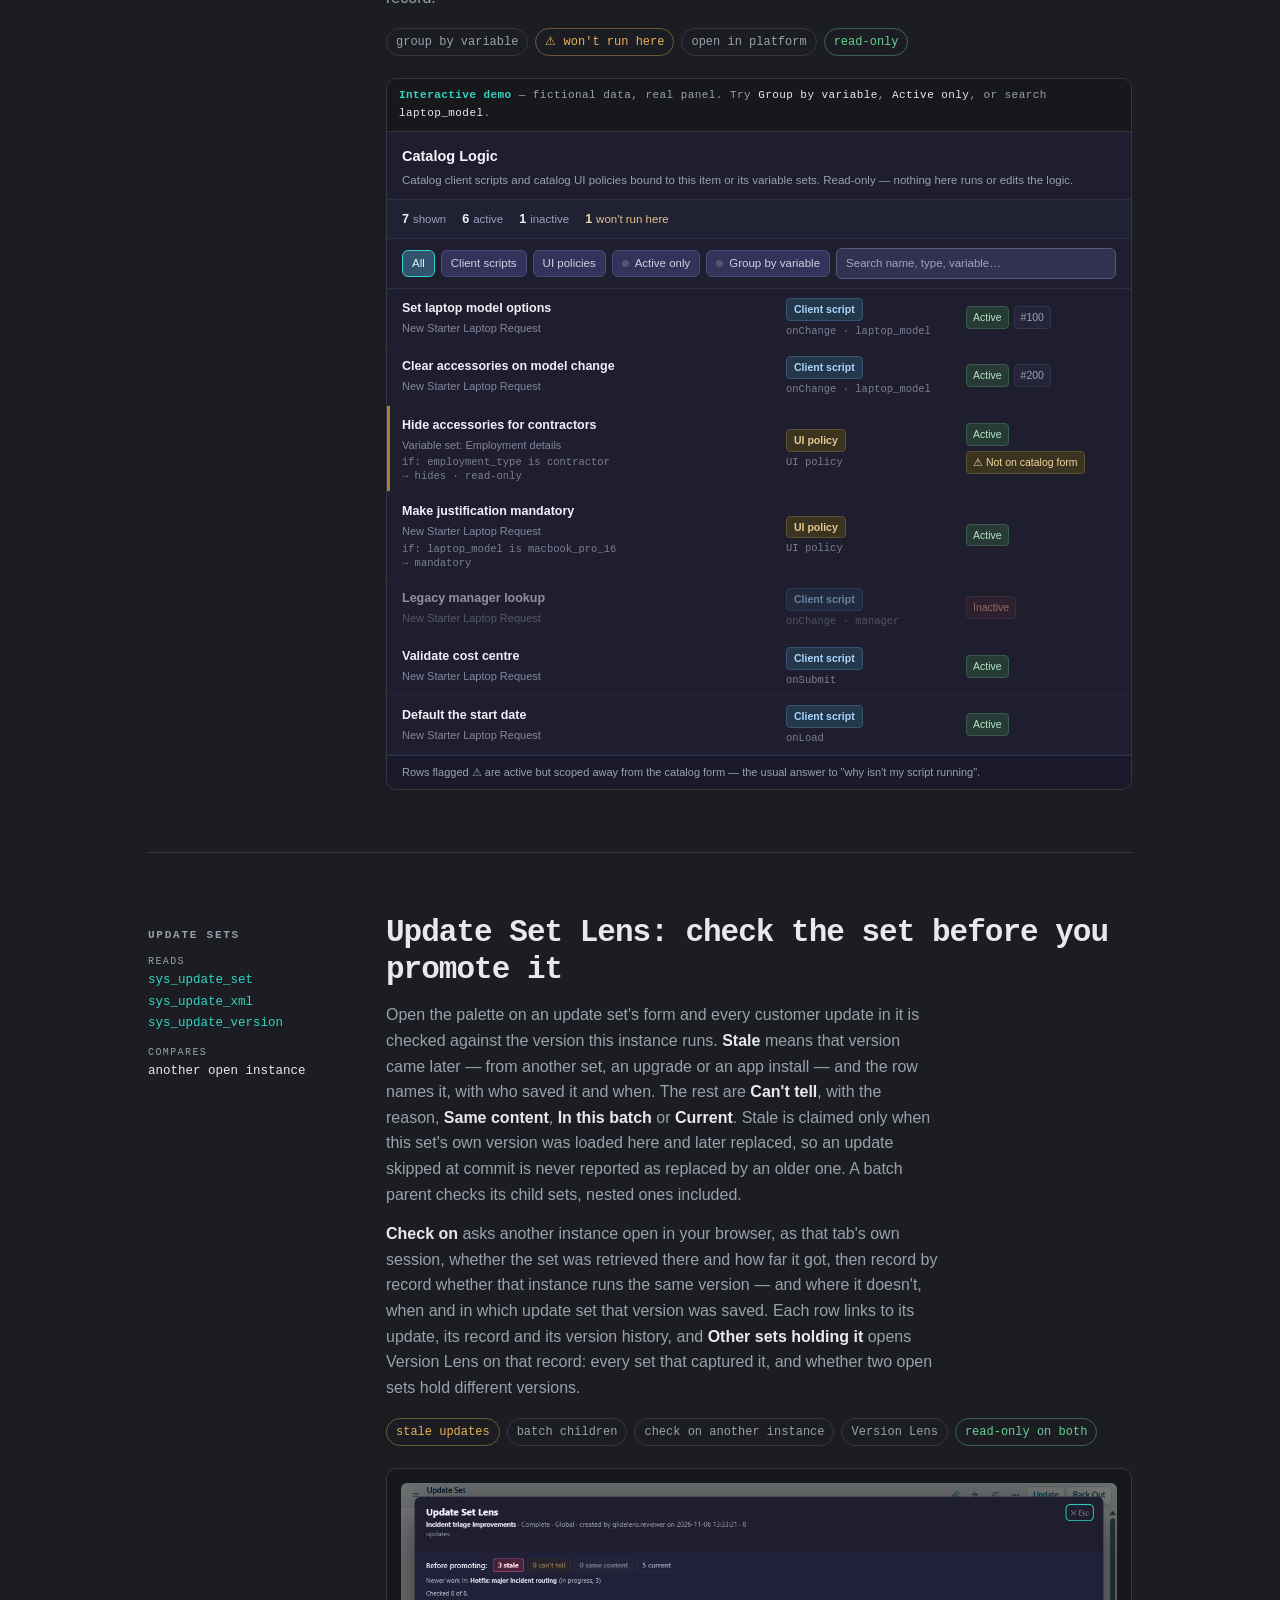
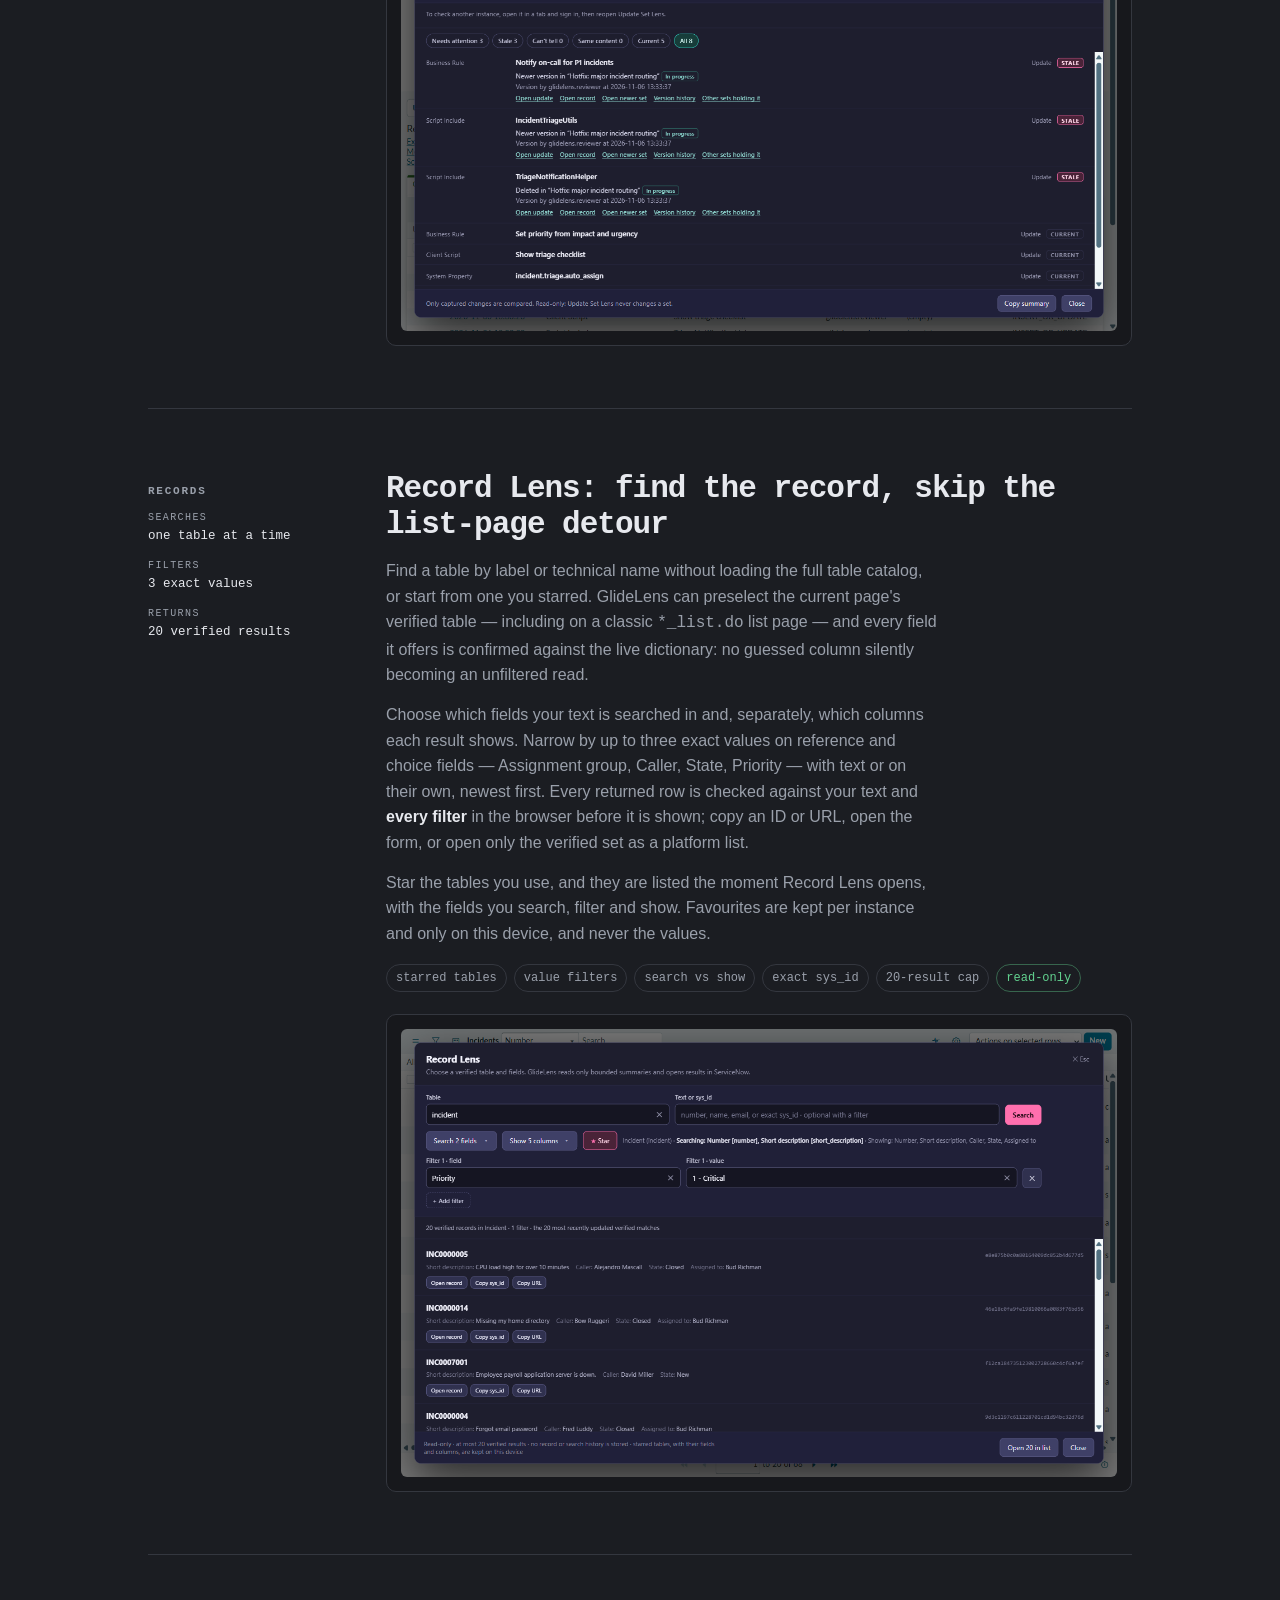
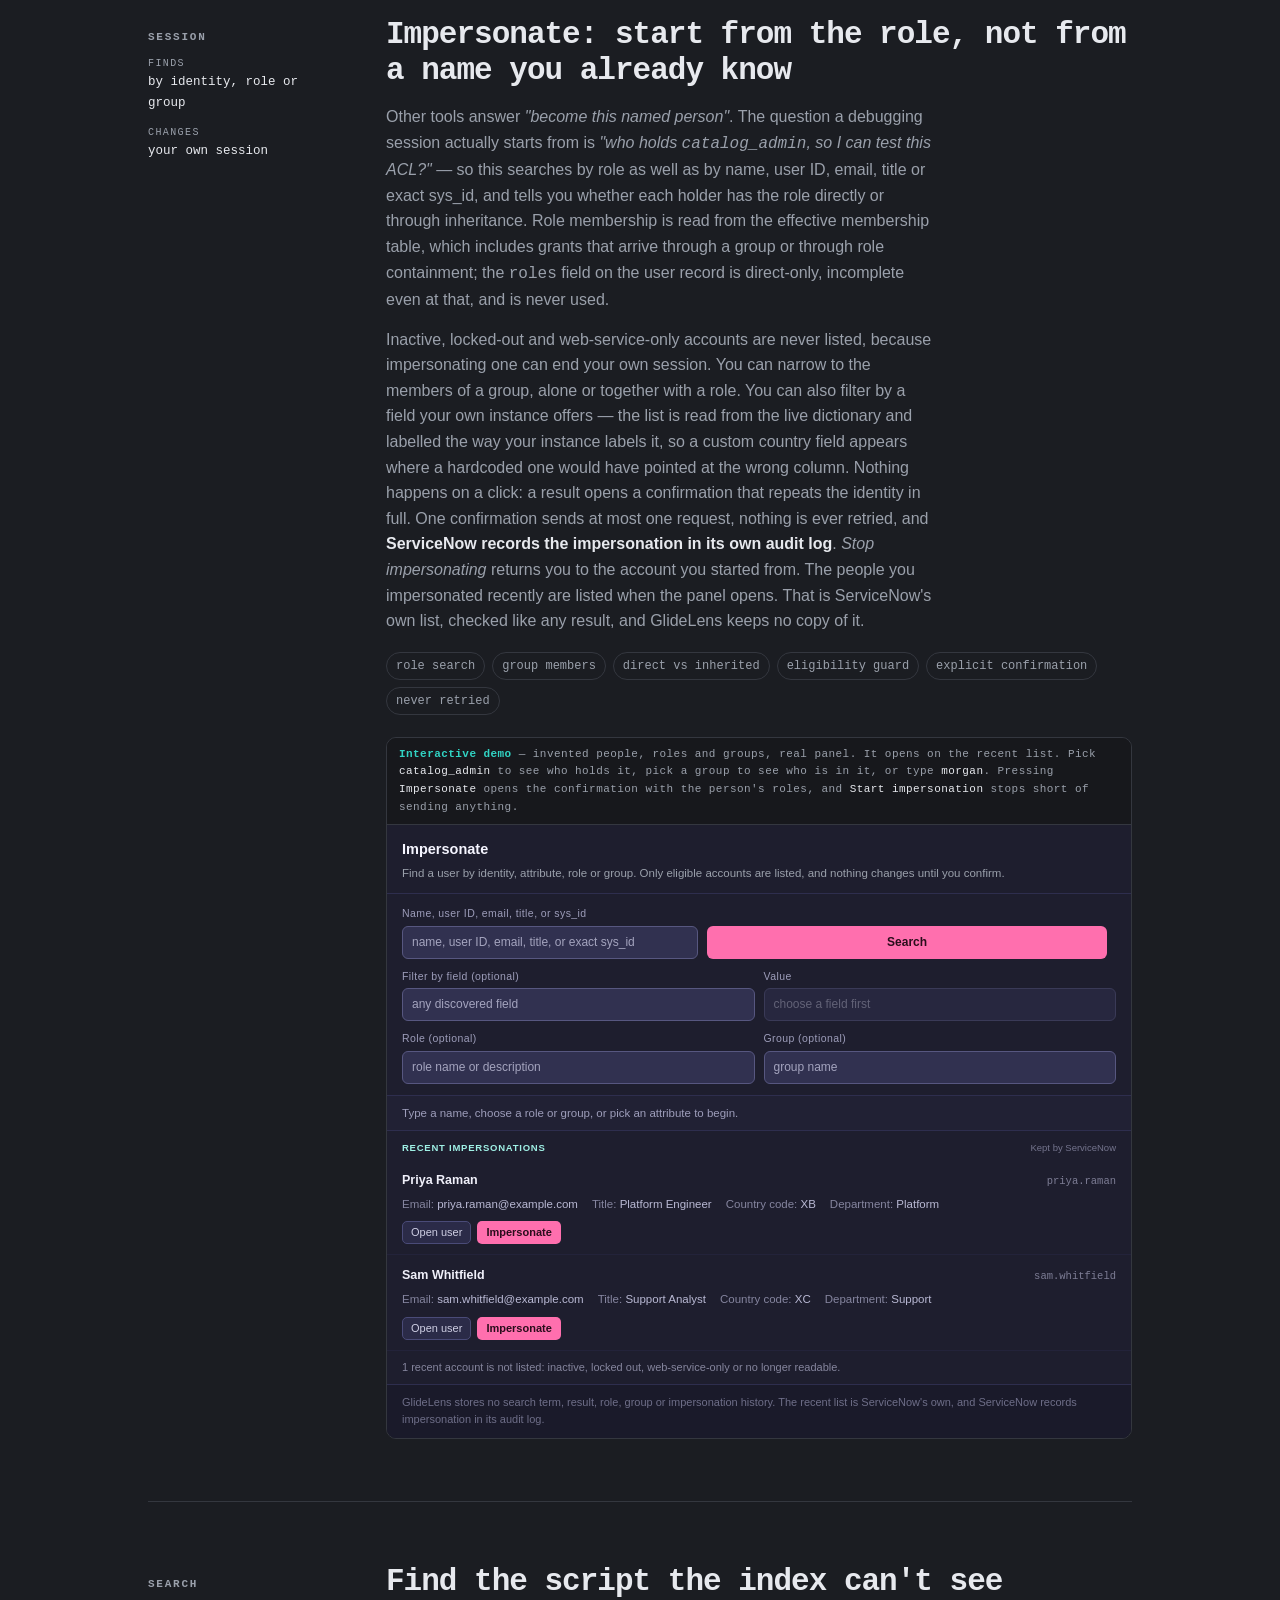
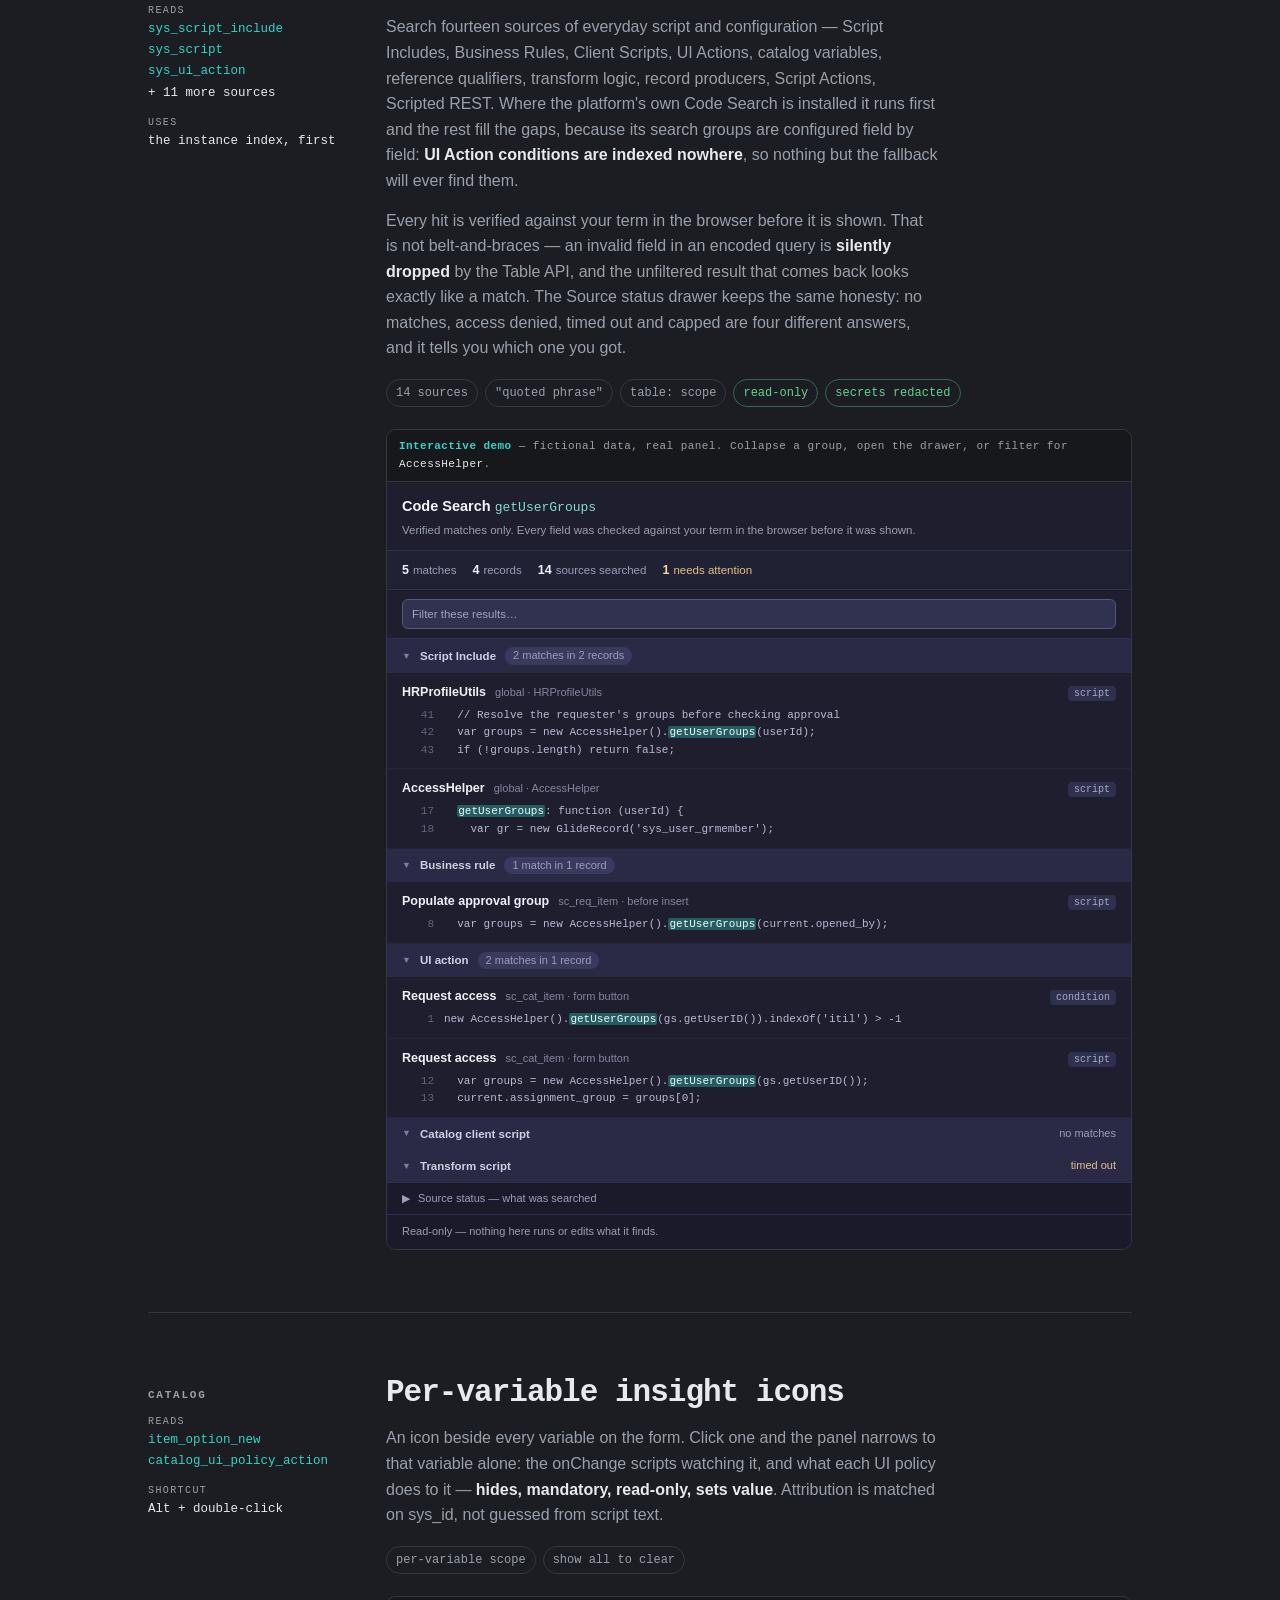
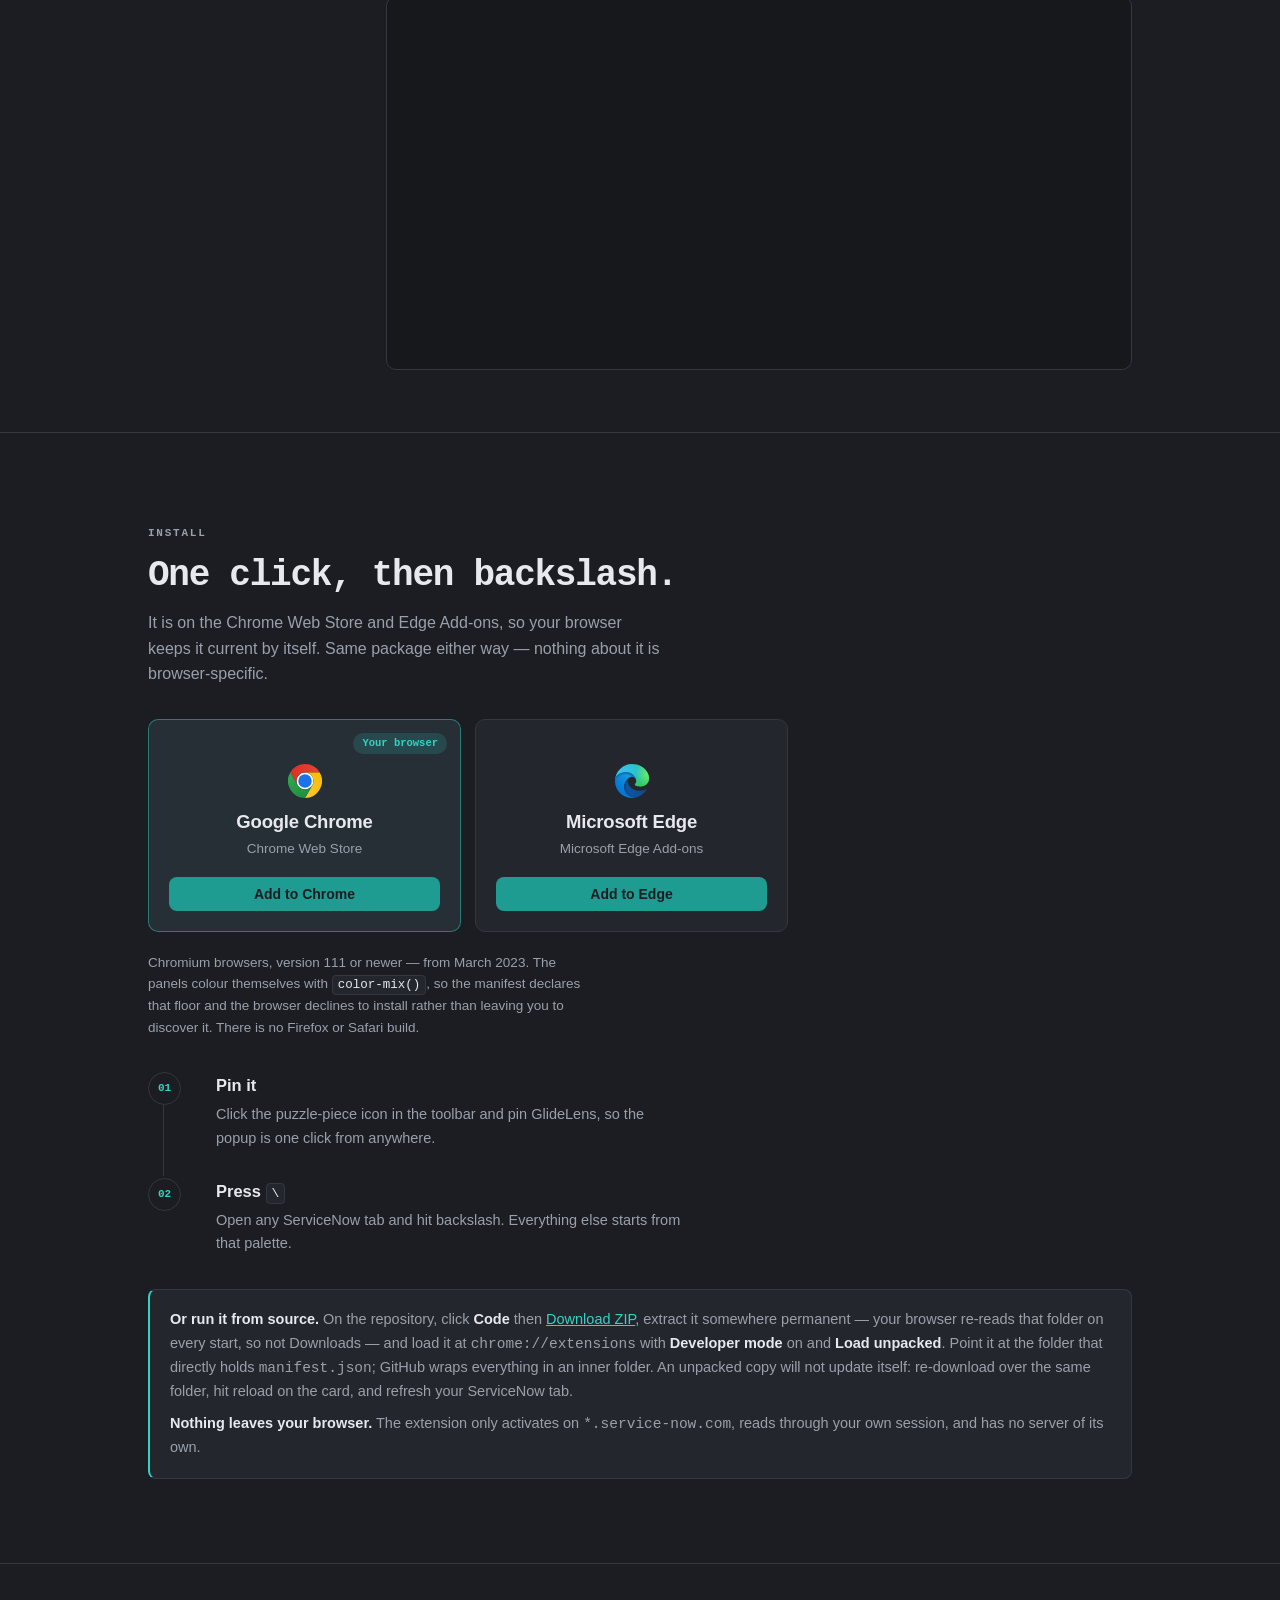
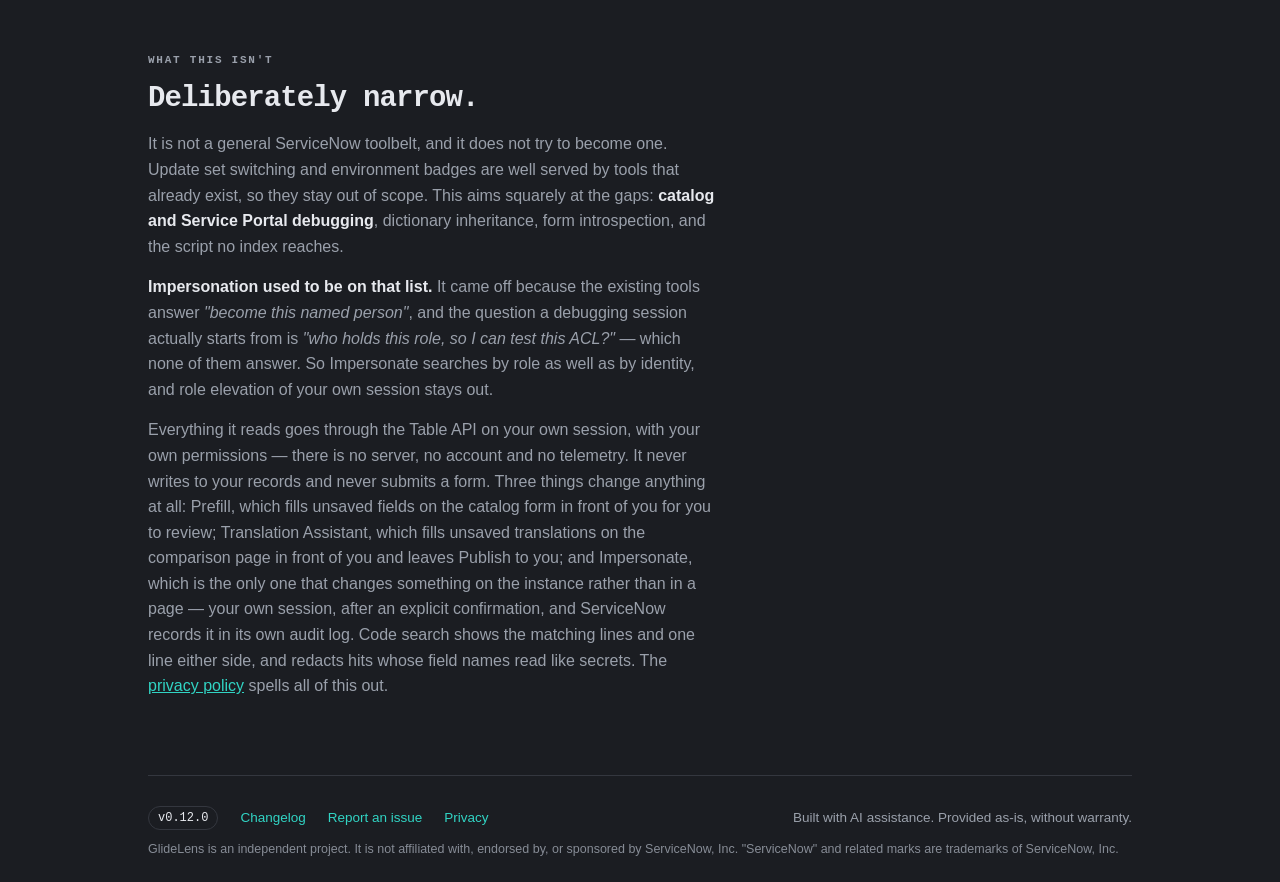
==== commit 8346a8e0: "docs: show Update Set Lens on the site, and Record Lens as it is now Update Set Lens gets its own se" ====
--- a/docs/index.html
+++ b/docs/index.html
@@ -4,7 +4,7 @@
 <meta charset="utf-8" />
 <meta name="viewport" content="width=device-width, initial-scale=1" />
 <title>GlideLens — a lens on ServiceNow forms, catalogs and code</title>
-<meta name="description" content="A Chrome and Edge extension for ServiceNow developers. Press \ anywhere in the platform for a command palette: safe record search, code search across 14 sources, catalog debugging, a form Debug Timeline, and a translation coverage report." />
+<meta name="description" content="A Chrome and Edge extension for ServiceNow developers. Press \ anywhere in the platform for a command palette: safe record search, update set checks before you promote, code search across 14 sources, catalog debugging, a form Debug Timeline, and a translation coverage report." />
 
 <!-- Served from /docs, so the site root is this folder — icons are copied in
      beside this file rather than referenced out of ../icons. -->
@@ -16,7 +16,7 @@
 <meta property="og:type" content="website" />
 <meta property="og:site_name" content="GlideLens" />
 <meta property="og:title" content="GlideLens — a lens on ServiceNow forms, catalogs and code" />
-<meta property="og:description" content="Press \ anywhere in ServiceNow: code search across 14 sources, catalog debugging that tells you what actually runs, a form Debug Timeline, and a translation coverage report." />
+<meta property="og:description" content="Press \ anywhere in ServiceNow: update set checks before you promote, code search across 14 sources, catalog debugging that tells you what actually runs, a form Debug Timeline, and a translation coverage report." />
 <meta property="og:url" content="https://rushipatel92.github.io/GlideLens/" />
 <meta name="twitter:card" content="summary" />
 
@@ -1023,11 +1023,12 @@
 
 .dm-empty { padding: 28px 15px; text-align: center; color: #85859f; font-size: 12.5px; }
 
-/* --- Record Lens (record_search_ui.js) ---------------------------------
-   The real panel is a search form, not a filter list, so it needs its own
-   controls: a bounded table combobox, an explicit field picker, then results.
-   Class names mirror the panel's own (.row-top/.values/.row-actions) so the
-   two stay comparable when either changes. */
+/* --- Search-form controls (from record_search_ui.js) --------------------
+   Written for the Record Lens demo, which is now a screenshot; the
+   Impersonate demo below is built on these classes, as the real Impersonate
+   panel is built on the real Record Lens panel. A search form, not a filter
+   list: a bounded combobox, then results. Class names mirror the panel's own
+   (.row-top/.values/.row-actions) so the two stay comparable. */
 .dm-rl-form { padding: 11px 15px; border-bottom: 1px solid #2e2e4e; }
 .dm-rl-main {
   display: grid;
@@ -1379,9 +1380,9 @@
 
       <p class="hero-sub rise" style="animation-delay: 120ms">
         A command palette over the platform you already work in. Find a record,
-        search the script the instance's own index can't see, read
-        <strong>what actually runs</strong> on a catalog item, and replay a form
-        interaction after it has happened.
+        check an update set before you promote it, search the script the
+        instance's own index can't see, read <strong>what actually runs</strong>
+        on a catalog item, and replay a form interaction after it has happened.
       </p>
 
       <!-- The palette below is real. Filtering it browses the page. -->
@@ -1790,12 +1791,65 @@
       </article>
 
       <!-- 5 -->
+      <article class="feature" id="update-set-lens">
+        <div class="feature-rail">
+          <p class="eyebrow">Update sets</p>
+          <dl>
+            <dt>Reads</dt>
+            <dd>sys_update_set</dd>
+            <dd>sys_update_xml</dd>
+            <dd>sys_update_version</dd>
+            <dt>Compares</dt>
+            <dd class="plain">another open instance</dd>
+          </dl>
+        </div>
+        <div class="feature-body">
+          <h2>Update Set Lens: check the set before you promote it</h2>
+          <p>
+            Open the palette on an update set's form and every customer update in
+            it is checked against the version this instance runs.
+            <strong>Stale</strong> means that version came later — from another
+            set, an upgrade or an app install — and the row names it, with who
+            saved it and when. The rest are <strong>Can't tell</strong>, with the
+            reason, <strong>Same content</strong>, <strong>In this batch</strong>
+            or <strong>Current</strong>. Stale is claimed only when this set's own
+            version was loaded here and later replaced, so an update skipped at
+            commit is never reported as replaced by an older one. A batch parent
+            checks its child sets, nested ones included.
+          </p>
+          <p>
+            <strong>Check on</strong> asks another instance open in your browser,
+            as that tab's own session, whether the set was retrieved there and
+            how far it got, then record by record whether that instance runs the
+            same version — and where it doesn't, when and in which update set
+            that version was saved. Each row links to its update, its record and
+            its version history, and <strong>Other sets holding it</strong> opens
+            Version Lens on that record: every set that captured it, and whether
+            two open sets hold different versions.
+          </p>
+          <div class="tags">
+            <span class="tag is-warn">stale updates</span>
+            <span class="tag">batch children</span>
+            <span class="tag">check on another instance</span>
+            <span class="tag">Version Lens</span>
+            <span class="tag is-ok">read-only on both</span>
+          </div>
+          <div class="shot is-media is-shot">
+            <a href="shots/update-set-lens.png"><img src="shots/update-set-lens.png" width="1280" height="800" loading="lazy" decoding="async"
+              alt="Update Set Lens on a completed update set of eight updates: three marked Stale, two changed and one deleted later in an in-progress hotfix set, each naming who saved it and when; the rest Current." /></a>
+          </div>
+        </div>
+      </article>
+
+      <!-- 6 -->
       <article class="feature" id="record-search">
         <div class="feature-rail">
           <p class="eyebrow">Records</p>
           <dl>
             <dt>Searches</dt>
             <dd class="plain">one table at a time</dd>
+            <dt>Filters</dt>
+            <dd class="plain">3 exact values</dd>
             <dt>Returns</dt>
             <dd class="plain">20 verified results</dd>
           </dl>
@@ -1804,65 +1858,37 @@
           <h2>Record Lens: find the record, skip the list-page detour</h2>
           <p>
             Find a table by label or technical name without loading the full
-            table catalog. GlideLens can preselect the current page's verified
-            table — including on a classic <code>*_list.do</code> list page — then
-            shows exactly which live dictionary-confirmed fields it will search:
-            no guessed column silently becoming an unfiltered read.
+            table catalog, or start from one you starred. GlideLens can preselect
+            the current page's verified table — including on a classic
+            <code>*_list.do</code> list page — and every field it offers is
+            confirmed against the live dictionary: no guessed column silently
+            becoming an unfiltered read.
           </p>
           <p>
-            Only the sys_id and up to six selected fields come back. Safe presets
-            are intersected with the live dictionary and sensitive value/body
-            fields are not automatic. Every text result is checked against the
-            complete term in the browser; copy an ID or URL, open the form, or
+            Choose which fields your text is searched in and, separately, which
+            columns each result shows. Narrow by up to three exact values on
+            reference and choice fields — Assignment group, Caller, State,
+            Priority — with text or on their own, newest first. Every returned
+            row is checked against your text and <strong>every filter</strong> in
+            the browser before it is shown; copy an ID or URL, open the form, or
             open only the verified set as a platform list.
           </p>
+          <p>
+            Star the tables you use, and they are listed the moment Record Lens
+            opens, with the fields you search, filter and show. Favourites are
+            kept per instance and only on this device, and never the values.
+          </p>
           <div class="tags">
-            <span class="tag">schema-confirmed fields</span>
-            <span class="tag">table combobox</span>
+            <span class="tag">starred tables</span>
+            <span class="tag">value filters</span>
+            <span class="tag">search vs show</span>
             <span class="tag">exact sys_id</span>
             <span class="tag">20-result cap</span>
             <span class="tag is-ok">read-only</span>
           </div>
-          <div class="shot is-live">
-            <p class="dm-cap"><b>Interactive demo</b> — fictional data, real panel. Search <em>laptop</em> on Incident, or switch to the User table and search <em>rossi</em>. Searching <em>rossi</em> on Incident finds nothing until you add <em>Caller</em> under <em>2 fields</em> — that is the point: only the fields you select are searched.</p>
-            <div class="dm" id="dmRl">
-              <div class="dm-head">
-                <h3 class="dm-title">Record Lens</h3>
-                <p class="dm-sub">Choose a verified table and fields. GlideLens reads only bounded summaries and opens results in ServiceNow.</p>
-              </div>
-              <div class="dm-rl-form">
-                <div class="dm-rl-main">
-                  <div class="dm-rl-combo">
-                    <label class="dm-rl-lab" for="dmrlTable">Table</label>
-                    <input class="dm-rl-in" id="dmrlTable" type="text"
-                      role="combobox" aria-autocomplete="list" aria-expanded="false"
-                      aria-controls="dmrlTableMenu"
-                      placeholder="Search table label or name" autocomplete="off" spellcheck="false" />
-                    <div class="dm-rl-menu" id="dmrlTableMenu" role="listbox" aria-label="Matching tables" hidden></div>
-                  </div>
-                  <div>
-                    <label class="dm-rl-lab" for="dmrlTerm">Text or sys_id</label>
-                    <input class="dm-rl-in" id="dmrlTerm" type="text"
-                      placeholder="number, name, email, or exact sys_id" autocomplete="off" spellcheck="false" />
-                  </div>
-                  <button class="dm-rl-go" id="dmrlGo" type="button">Search</button>
-                </div>
-                <div class="dm-rl-fieldline">
-                  <div class="dm-rl-fieldpick">
-                    <button class="dm-rl-fbtn" id="dmrlFields" type="button"
-                      aria-haspopup="listbox" aria-expanded="false" disabled>0 fields</button>
-                    <div class="dm-rl-fmenu" id="dmrlFieldMenu" role="listbox" aria-multiselectable="true" hidden></div>
-                  </div>
-                  <div class="dm-rl-summary" id="dmrlSummary">Choose a table to load verified fields.</div>
-                </div>
-              </div>
-              <div class="dm-rl-status" id="dmrlStatus" role="status" aria-live="polite">Search for a table to begin.</div>
-              <div class="dm-rows" id="dmrlRows"></div>
-              <div class="dm-rl-bar">
-                <span>Read-only · at most 20 verified results · no record or search history is stored</span>
-                <button class="dm-rl-act dm-rl-open" id="dmrlOpenList" type="button" disabled>Open results in list</button>
-              </div>
-            </div>
+          <div class="shot is-media is-shot">
+            <a href="shots/record-lens.png"><img src="shots/record-lens.png" width="1280" height="800" loading="lazy" decoding="async"
+              alt="Record Lens on the Incident table, starred, filtered to Priority 1 - Critical, showing Caller, State and Assigned to for the matching incidents, newest first." /></a>
           </div>
         </div>
       </article>
@@ -1981,7 +2007,7 @@
         </div>
       </article>
 
-      <!-- 6 -->
+      <!-- 7 -->
       <article class="feature" id="code-search">
         <div class="feature-rail">
           <p class="eyebrow">Search</p>
@@ -2052,7 +2078,7 @@
         </div>
       </article>
 
-      <!-- 7 -->
+      <!-- 8 -->
       <article class="feature" id="variable-icons">
         <div class="feature-rail">
           <p class="eyebrow">Catalog</p>
@@ -2240,11 +2266,12 @@
     { group: "Tools",    name: "Code Search",      desc: "Search verified code and configuration…",                    key: "",        go: "#code-search" },
     { group: "Tools",    name: "Impersonate",      desc: "Find a user by identity, role or group and start impersonation",    key: "",        go: "#impersonate" },
     { group: "Tools",    name: "Search Sources",   desc: "Refresh available Code Search sources",                      key: "",        go: "#code-search" },
-    { group: "Tools",    name: "Update Set Lens",  desc: "Check an update set for stale updates and where it has moved…", key: "",       go: "#install" },
+    { group: "Tools",    name: "Update Set Lens",  desc: "Check an update set for stale updates and where it has moved…", key: "",       go: "#update-set-lens" },
     { group: "Record",   name: "sys_id",           desc: "Copy the current record sys_id",                             key: "",        go: "#install" },
     { group: "Record",   name: "Record Lens",      desc: "Search verified records across readable tables",             key: "",        go: "#record-search" },
     { group: "Record",   name: "Playbooks",        desc: "Open playbook executions for this record",                   key: "",        go: "#install" },
     { group: "Record",   name: "Customer Updates", desc: "Open captured customer updates by sys_id…",                   key: "",        go: "#install" },
+    { group: "Record",   name: "Version Lens",     desc: "See which update sets hold this record, and which version runs…", key: "",      go: "#update-set-lens" },
     { group: "Catalog",  name: "Variable Prefill", desc: "Copy catalog-variable values from another ticket, on this or another open instance…", key: "", go: "#install" },
     { group: "Catalog",  name: "Variable Values",  desc: "Inspect current catalog-variable values",                    key: "",        go: "#variable-values" },
     { group: "Catalog",  name: "Catalog Logic",    desc: "Inspect catalog client scripts and UI policies",             key: "",        go: "#catalog-insight" },
@@ -3771,475 +3798,6 @@
   pill.className = "store-you";
   pill.textContent = "Your browser";
   card.appendChild(pill);
-})();
-
-/* ---------------------------------------------------------------------------
-   Demo 5 — "Record Lens" (record_search_ui.js + record_search.js).
-
-   Mirrors the real panel: a bounded table combobox that matches on label AND
-   technical name, an explicit field picker capped at six with sensitive fields
-   marked "manual only", and results that are re-verified against the complete
-   term before they render. All data is fabricated.
-
-   Two rules copied from the engine rather than approximated, because they are
-   the point of the feature:
-     - KNOWN_TABLE_PRESETS choose the default fields, intersected with the
-       fields this table actually has.
-     - SENSITIVE_AUTO_FIELD_PATTERN never auto-selects value/body/content/
-       script/password-ish fields. sys_properties.value is the visible proof.
-   --------------------------------------------------------------------------- */
-(function () {
-  "use strict";
-
-  var root = document.getElementById("dmRl");
-  if (!root) return;
-
-  /* Straight from record_search.js. Keep in step if it changes there. */
-  var SENSITIVE = /(^|_)(value|body|html|content|script|password|passwd|secret|token|credential|api_key)($|_)/i;
-  var PRESETS = {
-    incident: ["number", "short_description"],
-    change_request: ["number", "short_description"],
-    sc_req_item: ["number", "short_description"],
-    sys_user: ["user_name", "name", "first_name", "last_name", "email"],
-    cmdb_ci: ["name", "asset_tag", "serial_number", "short_description"],
-    sys_properties: ["name", "description"]
-  };
-  var MAX_FIELDS = 6;
-  var RESULT_LIMIT = 20;
-
-  function f(name, label, type) {
-    return { name: name, label: label, auto: !SENSITIVE.test(name) && !/journal|password/i.test(type || "") };
-  }
-
-  var TABLES = [
-    {
-      name: "incident", label: "Incident",
-      fields: [f("number", "Number"), f("short_description", "Short description"),
-        f("description", "Description"), f("caller_id", "Caller"),
-        f("assignment_group", "Assignment group"),
-        f("work_notes", "Work notes", "journal_input"), f("close_notes", "Close notes")],
-      rows: [
-        { sysId: "a41f2b7c9d4e4c8ab1f0e6d3c2b5a904", number: "INC0010042",
-          short_description: "Laptop will not boot after the overnight patch",
-          description: "Reported after the Tuesday maintenance window. Fans spin, no POST.",
-          caller_id: "Marco Rossi", assignment_group: "Service Desk",
-          work_notes: "Swapped the RAM module; still no POST.", close_notes: "" },
-        { sysId: "c07d9e1a6b3f45219c8d2e7f0a1b4c63", number: "INC0009871",
-          short_description: "Replacement laptop for new starter",
-          description: "Standard build required before the start date.",
-          caller_id: "Dan Okoro", assignment_group: "End User Compute",
-          work_notes: "", close_notes: "Issued from the spare pool." },
-        { sysId: "5e2a8f4b7c1d40e39a6b5c8d2f1e0937", number: "INC0009644",
-          short_description: "Docking station not detecting the second monitor",
-          description: "Second display stays blank on the dock but works direct.",
-          caller_id: "Marco Rossi", assignment_group: "End User Compute",
-          work_notes: "Firmware update pending.", close_notes: "" }
-      ]
-    },
-    {
-      name: "sys_user", label: "User",
-      fields: [f("user_name", "User ID"), f("name", "Name"), f("first_name", "First name"),
-        f("last_name", "Last name"), f("email", "Email"), f("phone", "Phone"),
-        f("user_password", "Password", "password")],
-      rows: [
-        { sysId: "9b1c4d7e2a5f48c0b3d6e9f1a2c5b807", user_name: "marco.rossi",
-          name: "Marco Rossi", first_name: "Marco", last_name: "Rossi",
-          email: "marco.rossi@example.com", phone: "+44 20 7946 0102", user_password: "" },
-        { sysId: "3f8e5d2c9b6a41d78e0f3a1b4c7d2e59", user_name: "dan.okoro",
-          name: "Dan Okoro", first_name: "Dan", last_name: "Okoro",
-          email: "dan.okoro@example.com", phone: "+44 20 7946 0187", user_password: "" }
-      ]
-    },
-    {
-      name: "change_request", label: "Change Request",
-      fields: [f("number", "Number"), f("short_description", "Short description"),
-        f("description", "Description"), f("assignment_group", "Assignment group")],
-      rows: [
-        { sysId: "7c3b9a1f5e8d42069b4c7e0a3d6f1b28", number: "CHG0030118",
-          short_description: "Database failover rehearsal",
-          description: "Quarterly rehearsal of the standby failover runbook.",
-          assignment_group: "Platform Engineering" }
-      ]
-    },
-    {
-      name: "sys_properties", label: "System Property",
-      fields: [f("name", "Name"), f("description", "Description"), f("value", "Value")],
-      rows: [
-        { sysId: "1a4d7b0c3e6f4928d5b8c1e4f7a0b36c",
-          name: "glide.ui.list.refresh_interval",
-          description: "Seconds between automatic list refreshes.", value: "30" },
-        { sysId: "6d9f2c5b8a1e40739c2d5f8b1a4e7c03",
-          name: "glide.ui.forms.hide_empty_related_lists",
-          description: "Hides related lists that contain no rows.", value: "true" }
-      ]
-    }
-  ];
-
-  var tableInput = document.getElementById("dmrlTable");
-  var tableMenu = document.getElementById("dmrlTableMenu");
-  var termInput = document.getElementById("dmrlTerm");
-  var goBtn = document.getElementById("dmrlGo");
-  var fieldsBtn = document.getElementById("dmrlFields");
-  var fieldMenu = document.getElementById("dmrlFieldMenu");
-  var summary = document.getElementById("dmrlSummary");
-  var statusEl = document.getElementById("dmrlStatus");
-  var rowsEl = document.getElementById("dmrlRows");
-  var openListBtn = document.getElementById("dmrlOpenList");
-
-  var selectedTable = null;
-  var selected = [];          // field names
-  var activeOpt = -1;
-  var lastResults = [];
-
-  function setStatus(text, kind) {
-    statusEl.textContent = text;
-    statusEl.className = "dm-rl-status" + (kind ? " is-" + kind : "");
-  }
-
-  function empty(title, hint) {
-    rowsEl.textContent = "";
-    var box = document.createElement("div");
-    box.className = "dm-empty";
-    var strong = document.createElement("div");
-    strong.textContent = title;
-    var small = document.createElement("div");
-    small.style.cssText = "margin-top:5px;font-size:11.5px;color:#6e6e88";
-    small.textContent = hint;
-    box.appendChild(strong);
-    box.appendChild(small);
-    rowsEl.appendChild(box);
-  }
-
-  /* Bounded: matches label OR technical name, exactly as findTables does. */
-  function matchTables(q) {
-    var needle = q.trim().toLowerCase();
-    if (needle.length < 2) return [];
-    return TABLES.filter(function (t) {
-      return t.label.toLowerCase().indexOf(needle) !== -1 ||
-             t.name.toLowerCase().indexOf(needle) !== -1;
-    });
-  }
-
-  function renderTableMenu(list) {
-    tableMenu.textContent = "";
-    if (!list.length) {
-      var msg = document.createElement("div");
-      msg.className = "dm-rl-msg";
-      msg.textContent = tableInput.value.trim().length < 2
-        ? "Type two characters to query a bounded set of matching table labels and names."
-        : "No matching readable tables.";
-      tableMenu.appendChild(msg);
-    } else {
-      list.forEach(function (t, i) {
-        var b = document.createElement("button");
-        b.type = "button";
-        b.className = "dm-rl-opt" + (i === activeOpt ? " active" : "");
-        b.setAttribute("role", "option");
-        b.setAttribute("aria-selected", i === activeOpt ? "true" : "false");
-        var lab = document.createElement("span");
-        lab.textContent = t.label;
-        var nm = document.createElement("span");
-        nm.className = "dm-rl-tname";
-        nm.textContent = t.name;
-        b.appendChild(lab);
-        b.appendChild(nm);
-        b.addEventListener("mouseenter", function () { activeOpt = i; paintOpts(); });
-        b.addEventListener("click", function () { selectTable(t); });
-        tableMenu.appendChild(b);
-      });
-    }
-    tableMenu.hidden = false;
-    tableInput.setAttribute("aria-expanded", "true");
-  }
-
-  function paintOpts() {
-    var opts = tableMenu.querySelectorAll(".dm-rl-opt");
-    for (var i = 0; i < opts.length; i++) {
-      opts[i].classList.toggle("active", i === activeOpt);
-      opts[i].setAttribute("aria-selected", i === activeOpt ? "true" : "false");
-    }
-  }
-
-  function closeTableMenu() {
-    tableMenu.hidden = true;
-    tableInput.setAttribute("aria-expanded", "false");
-  }
-
-  /* Preset intersected with this table's real fields, sensitive fields excluded, capped. */
-  function defaultFields(t) {
-    var preset = PRESETS[t.name] || [];
-    var have = {};
-    t.fields.forEach(function (fl) { have[fl.name] = fl; });
-    var chosen = preset
-      .map(function (n) { return have[n]; })
-      .filter(function (fl) { return fl && fl.auto; });
-    if (!chosen.length) chosen = t.fields.filter(function (fl) { return fl.auto; });
-    return chosen.slice(0, MAX_FIELDS).map(function (fl) { return fl.name; });
-  }
-
-  function selectTable(t) {
-    selectedTable = t;
-    selected = defaultFields(t);
-    tableInput.value = t.name;
-    closeTableMenu();
-    renderFieldMenu();
-    updateSummary();
-    lastResults = [];
-    updateOpenList();
-    setStatus("Ready · " + t.label + " (" + t.name + ") · " + selected.length + " fields selected");
-    empty("Find a record without loading a full table list.",
-      "Enter a term to search the selected fields, or paste an exact sys_id.");
-  }
-
-  function renderFieldMenu() {
-    fieldMenu.textContent = "";
-    if (!selectedTable) return;
-    selectedTable.fields.forEach(function (fl) {
-      var lab = document.createElement("label");
-      lab.className = "dm-rl-fopt";
-      var cb = document.createElement("input");
-      cb.type = "checkbox";
-      cb.checked = selected.indexOf(fl.name) !== -1;
-      var title = document.createElement("span");
-      title.textContent = fl.label;
-      if (!fl.auto) {
-        var m = document.createElement("span");
-        m.className = "dm-rl-manual";
-        m.textContent = "manual only";
-        title.appendChild(document.createTextNode(" "));
-        title.appendChild(m);
-      }
-      var tech = document.createElement("span");
-      tech.className = "dm-rl-ftech";
-      tech.textContent = fl.name;
-      cb.addEventListener("change", function () {
-        if (cb.checked) {
-          if (selected.length >= MAX_FIELDS) {
-            cb.checked = false;
-            setStatus("Select no more than six fields.", "empty");
-            return;
-          }
-          selected.push(fl.name);
-        } else {
-          selected = selected.filter(function (n) { return n !== fl.name; });
-        }
-        lastResults = [];
-        updateOpenList();
-        updateSummary();
-      });
-      lab.appendChild(cb);
-      lab.appendChild(title);
-      lab.appendChild(tech);
-      fieldMenu.appendChild(lab);
-    });
-  }
-
-  function updateSummary() {
-    fieldsBtn.disabled = !selectedTable;
-    fieldsBtn.textContent = selected.length + (selected.length === 1 ? " field" : " fields");
-    summary.textContent = "";
-    if (!selectedTable) {
-      summary.textContent = "Choose a table to load verified fields.";
-      return;
-    }
-    var byName = {};
-    selectedTable.fields.forEach(function (fl) { byName[fl.name] = fl; });
-    var t = document.createElement("span");
-    t.className = "dm-rl-tsel";
-    t.textContent = selectedTable.label + " (" + selectedTable.name + ") · ";
-    var strong = document.createElement("strong");
-    strong.textContent = selected.length
-      ? "Searching: " + selected.map(function (n) {
-          return byName[n].label + " [" + n + "]";
-        }).join(", ")
-      : "No fields selected";
-    summary.appendChild(t);
-    summary.appendChild(strong);
-  }
-
-  function updateOpenList() {
-    openListBtn.disabled = !lastResults.length;
-    openListBtn.textContent = lastResults.length
-      ? "Open " + lastResults.length + " in list"
-      : "Open results in list";
-  }
-
-  function search() {
-    if (!selectedTable) {
-      setStatus("Choose a verified table before searching.", "empty");
-      return;
-    }
-    var term = termInput.value.trim();
-    if (!term) {
-      setStatus("Enter a search term or an exact sys_id.", "empty");
-      return;
-    }
-    if (!selected.length && !/^[0-9a-f]{32}$/i.test(term)) {
-      setStatus("Select at least one verified field to search.", "empty");
-      return;
-    }
-
-    var isSysId = /^[0-9a-f]{32}$/i.test(term);
-    var needle = term.toLowerCase();
-
-    /* The verification step: a row only renders if the COMPLETE term is present
-       in one of the selected summary values. The server prefilter is broader. */
-    var hits = selectedTable.rows.filter(function (r) {
-      if (isSysId) return r.sysId.toLowerCase() === needle;
-      return selected.some(function (n) {
-        return String(r[n] || "").toLowerCase().indexOf(needle) !== -1;
-      });
-    }).slice(0, RESULT_LIMIT);
-
-    lastResults = hits;
-    updateOpenList();
-    render(hits, isSysId);
-  }
-
-  function render(hits, isSysId) {
-    rowsEl.textContent = "";
-    var byName = {};
-    selectedTable.fields.forEach(function (fl) { byName[fl.name] = fl; });
-
-    var sortSuffix = isSysId || !selected.length
-      ? ""
-      : " · sorted by relevance, then " + byName[selected[0]].label;
-    setStatus(hits.length + (hits.length === 1 ? " verified record" : " verified records") +
-      " in " + selectedTable.label + sortSuffix, hits.length ? "ok" : "empty");
-
-    if (!hits.length) {
-      empty("No verified matches in the selected fields.",
-        "Try another term, select different verified fields, or use an exact sys_id.");
-      return;
-    }
-
-    hits.forEach(function (r) {
-      var row = document.createElement("div");
-      row.className = "dm-rl-row";
-
-      var top = document.createElement("div");
-      top.className = "dm-rl-top";
-      var title = document.createElement("span");
-      title.className = "dm-rl-title";
-      var titleText = String(r[selected[0]] || r.sysId);
-      title.textContent = titleText;
-      var sid = document.createElement("span");
-      sid.className = "dm-rl-sysid";
-      sid.textContent = r.sysId;
-      top.appendChild(title);
-      top.appendChild(sid);
-      row.appendChild(top);
-
-      var vals = document.createElement("div");
-      vals.className = "dm-rl-values";
-      selected.forEach(function (n, i) {
-        var v = String(r[n] || "");
-        if (!v || (i === 0 && v === titleText)) return;
-        var span = document.createElement("span");
-        var lab = document.createElement("span");
-        lab.className = "dm-rl-vlab";
-        lab.textContent = byName[n].label + ": ";
-        span.appendChild(lab);
-        span.appendChild(document.createTextNode(v));
-        vals.appendChild(span);
-      });
-      if (vals.childNodes.length) row.appendChild(vals);
-
-      var acts = document.createElement("div");
-      acts.className = "dm-rl-acts";
-      [["Open record", function () {
-        setStatus("Opens " + selectedTable.name + ".do in ServiceNow — inert in this demo.");
-      }], ["Copy sys_id", function () { copy(r.sysId, "sys_id"); }],
-        ["Copy URL", function () {
-          copy("https://example.service-now.com/" + selectedTable.name + ".do?sys_id=" + r.sysId, "Record URL");
-        }]].forEach(function (pair) {
-        var b = document.createElement("button");
-        b.type = "button";
-        b.className = "dm-rl-act";
-        b.textContent = pair[0];
-        b.addEventListener("click", pair[1]);
-        acts.appendChild(b);
-      });
-      row.appendChild(acts);
-      rowsEl.appendChild(row);
-    });
-  }
-
-  function copy(text, label) {
-    var done = function () { setStatus(label + " copied to the clipboard.", "ok"); };
-    if (navigator.clipboard && navigator.clipboard.writeText) {
-      navigator.clipboard.writeText(text).then(done, function () {
-        setStatus("Clipboard access was blocked.", "empty");
-      });
-    } else {
-      setStatus("Clipboard access was blocked.", "empty");
-    }
-  }
-
-  tableInput.addEventListener("input", function () {
-    if (selectedTable && tableInput.value.trim() !== selectedTable.name) {
-      selectedTable = null;
-      selected = [];
-      lastResults = [];
-      updateSummary();
-      updateOpenList();
-      setStatus("Search for a table to begin.");
-    }
-    activeOpt = -1;
-    renderTableMenu(matchTables(tableInput.value));
-  });
-  tableInput.addEventListener("focus", function () {
-    if (tableInput.value.trim().length >= 2) renderTableMenu(matchTables(tableInput.value));
-  });
-  tableInput.addEventListener("keydown", function (e) {
-    var list = matchTables(tableInput.value);
-    if (e.key === "ArrowDown" || e.key === "ArrowUp") {
-      e.preventDefault();
-      if (tableMenu.hidden) renderTableMenu(list);
-      if (!list.length) return;
-      activeOpt = (activeOpt + (e.key === "ArrowDown" ? 1 : -1) + list.length) % list.length;
-      paintOpts();
-    } else if (e.key === "Home" || e.key === "End") {
-      if (tableMenu.hidden || !list.length) return;
-      e.preventDefault();
-      activeOpt = e.key === "Home" ? 0 : list.length - 1;
-      paintOpts();
-    } else if (e.key === "Enter") {
-      e.preventDefault();
-      if (!tableMenu.hidden && activeOpt >= 0 && list[activeOpt]) selectTable(list[activeOpt]);
-      else if (selectedTable) search();
-    } else if (e.key === "Escape") {
-      closeTableMenu();
-    }
-  });
-
-  fieldsBtn.addEventListener("click", function () {
-    var open = fieldMenu.hidden;
-    fieldMenu.hidden = !open;
-    fieldsBtn.setAttribute("aria-expanded", open ? "true" : "false");
-  });
-
-  termInput.addEventListener("keydown", function (e) {
-    if (e.key === "Enter") { e.preventDefault(); search(); }
-  });
-  goBtn.addEventListener("click", search);
-  openListBtn.addEventListener("click", function () {
-    setStatus("Opens the " + lastResults.length +
-      " verified sys_ids as a platform list — inert in this demo.");
-  });
-
-  root.addEventListener("click", function (e) {
-    if (!e.target.closest(".dm-rl-combo")) closeTableMenu();
-    if (!e.target.closest(".dm-rl-fieldpick")) {
-      fieldMenu.hidden = true;
-      fieldsBtn.setAttribute("aria-expanded", "false");
-    }
-  });
-
-  /* Start on Incident, the way a classic incident page would preselect it. */
-  selectTable(TABLES[0]);
-  termInput.value = "laptop";
-  search();
 })();
 
 /* ---------------------------------------------------------------------------
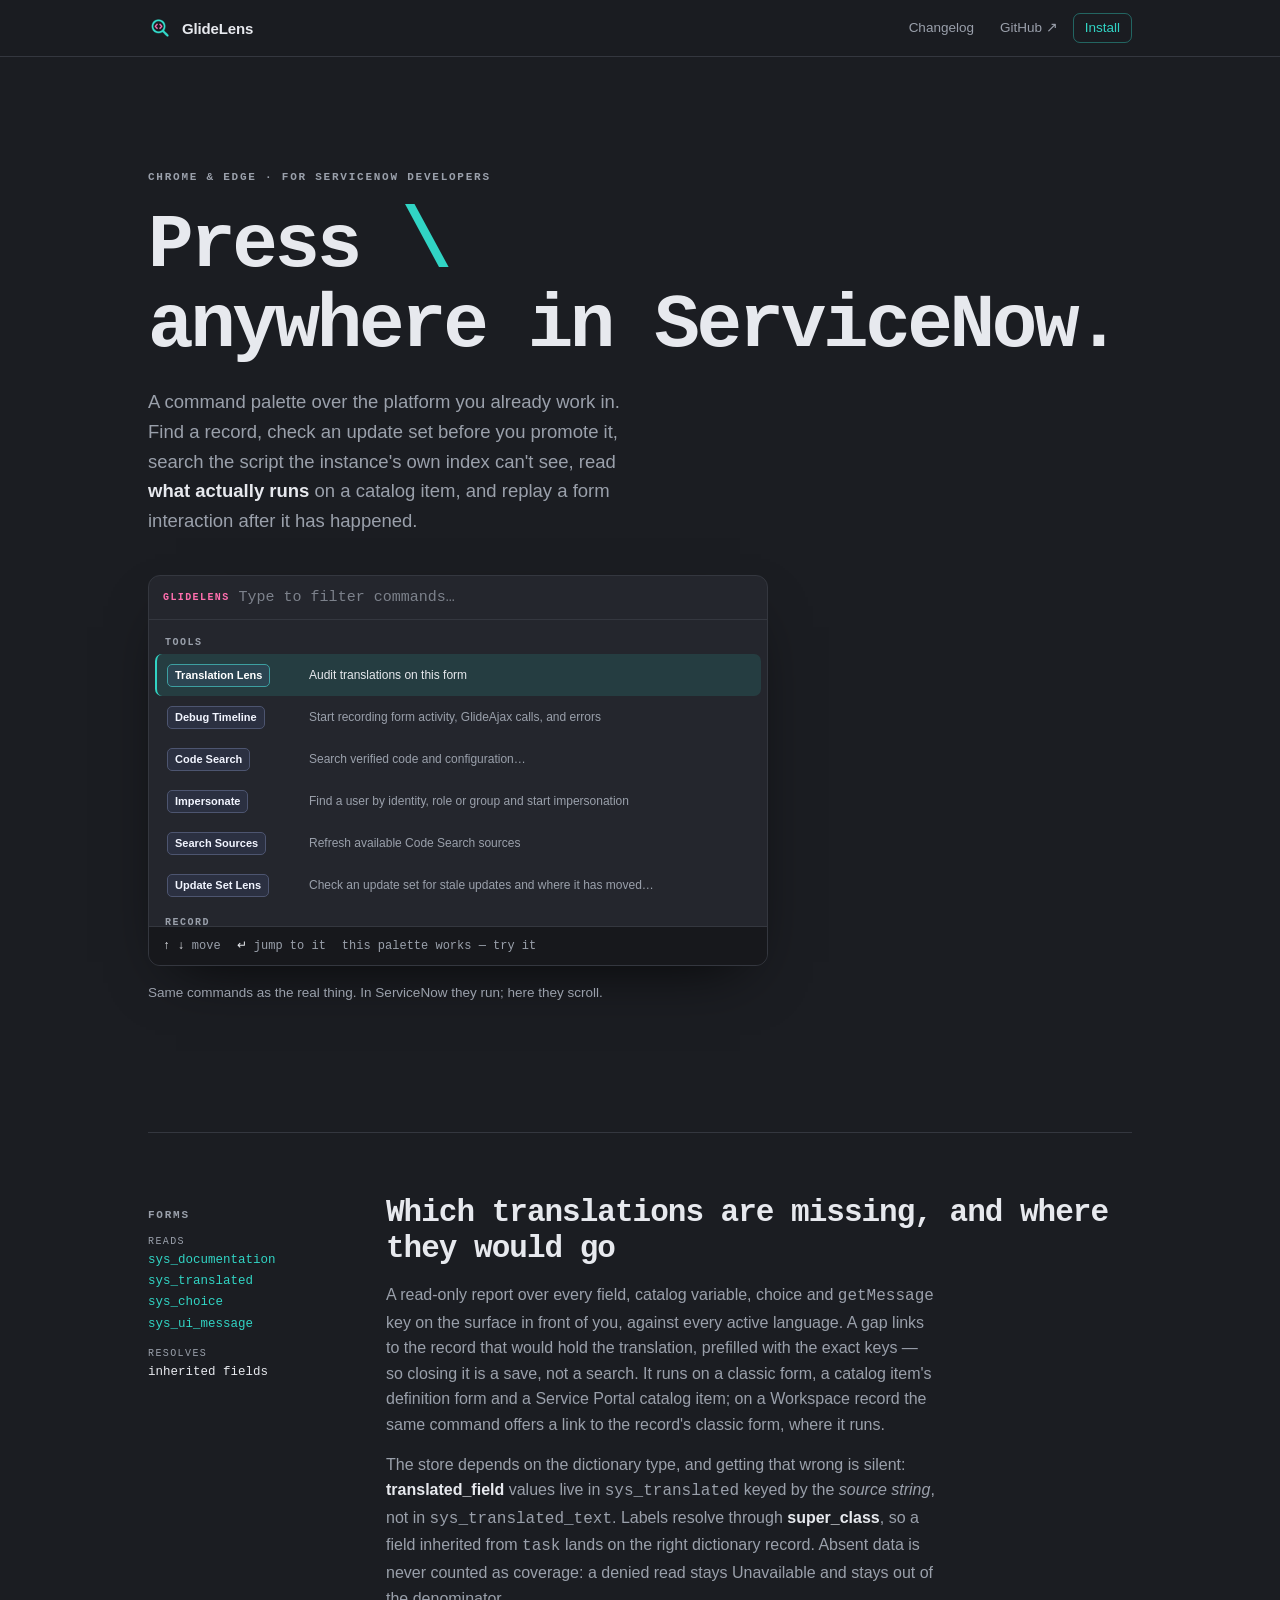
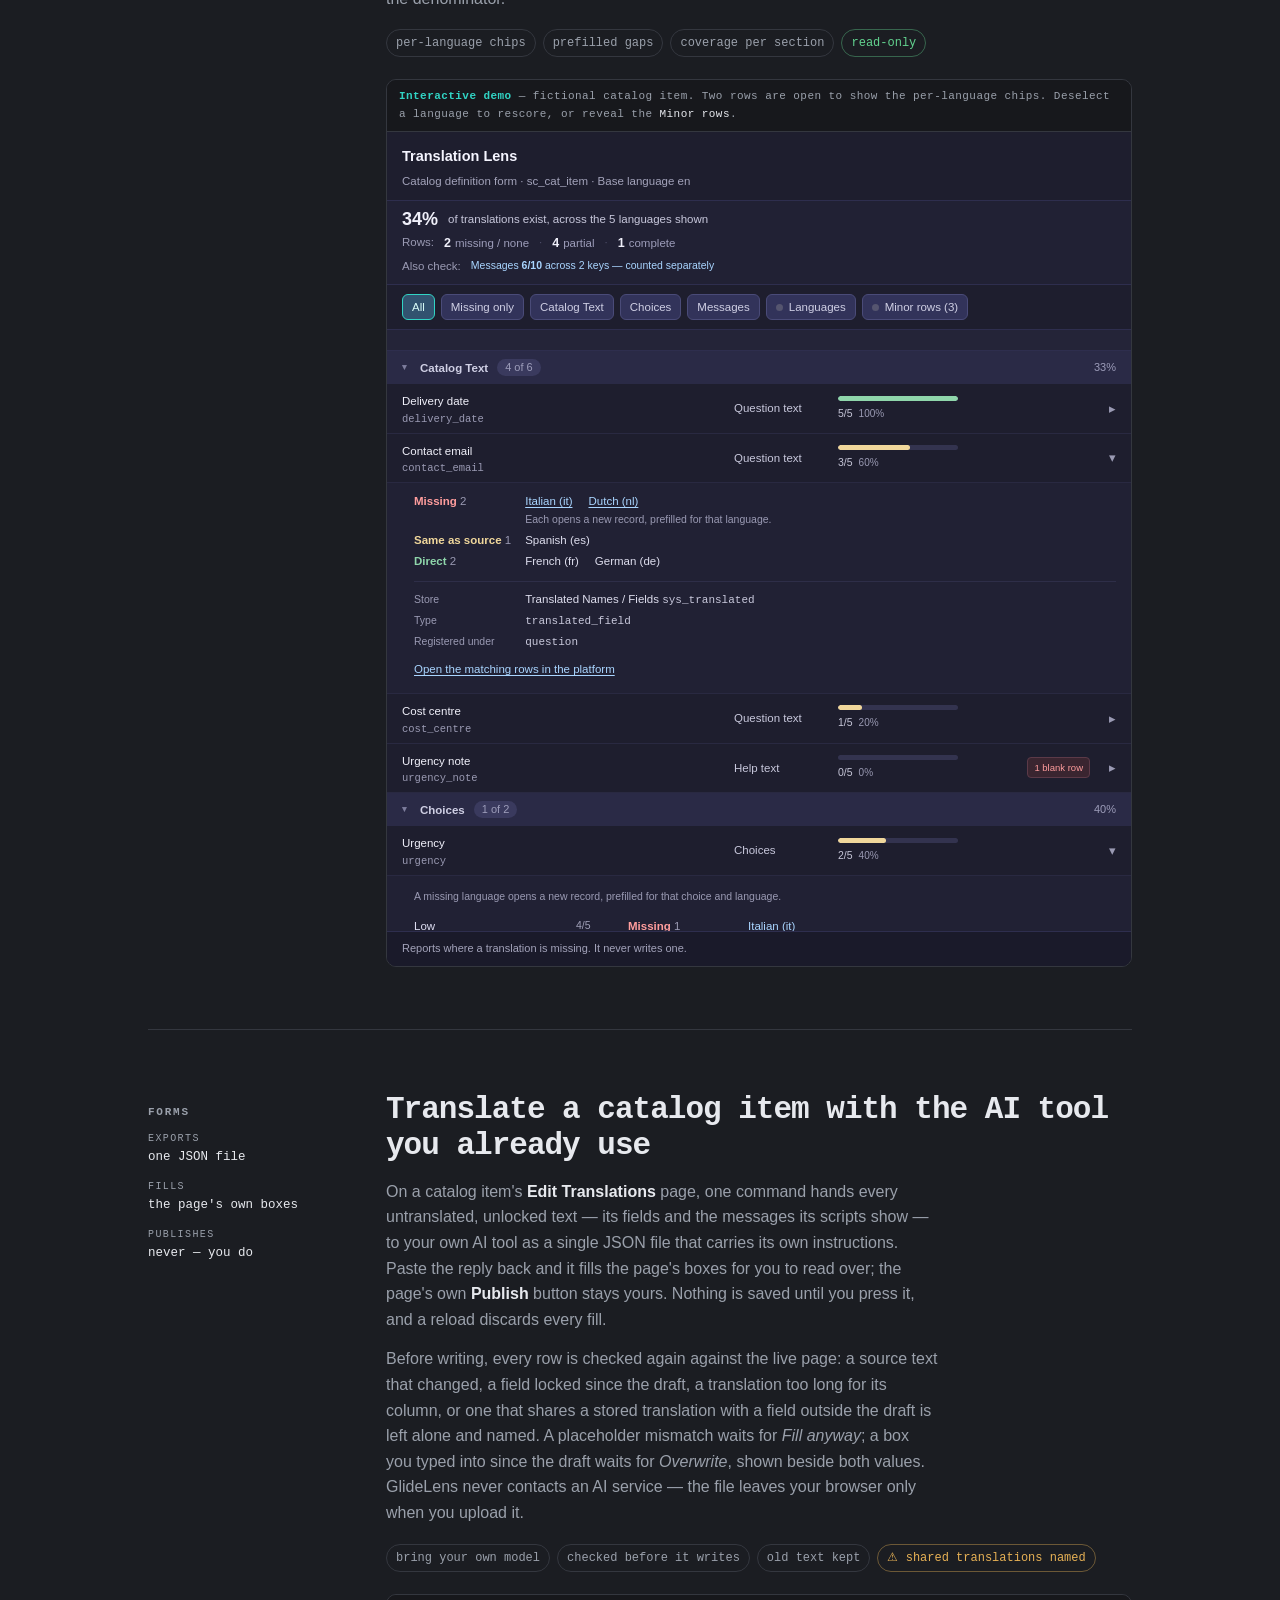
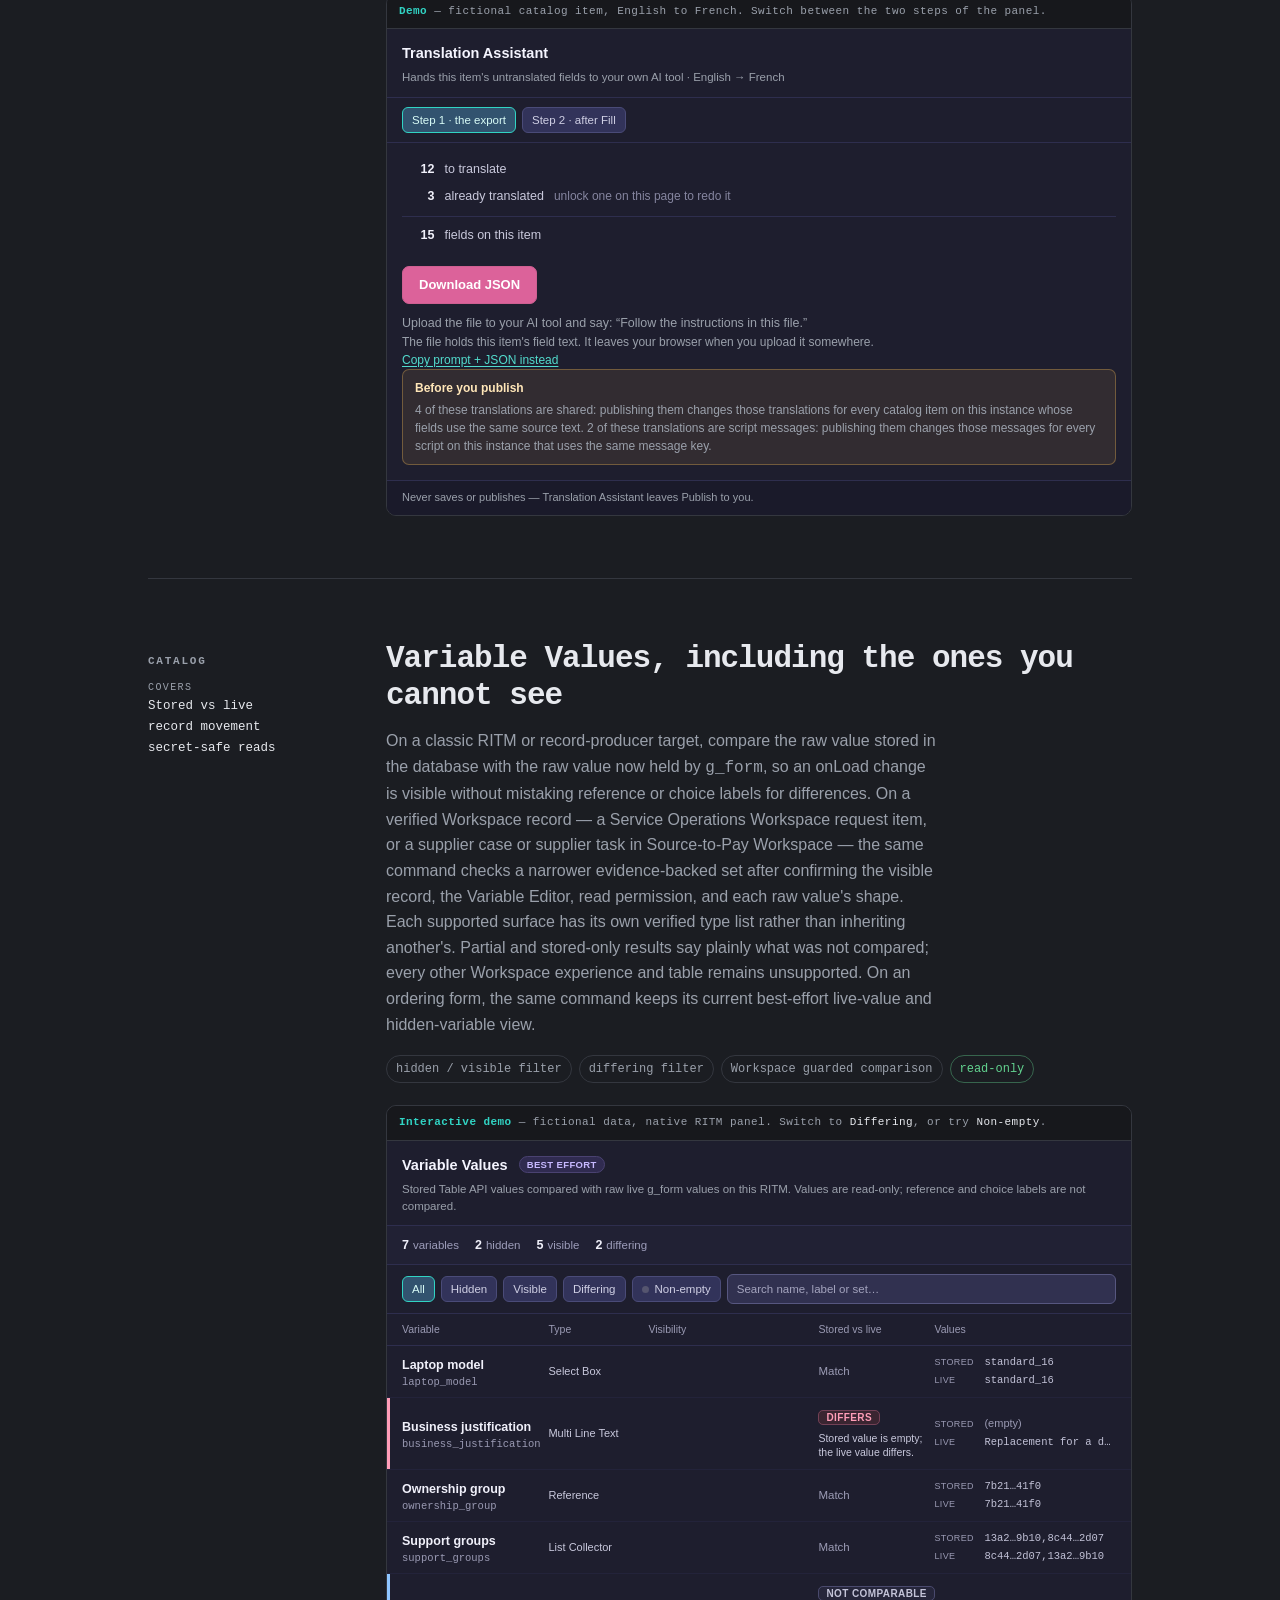
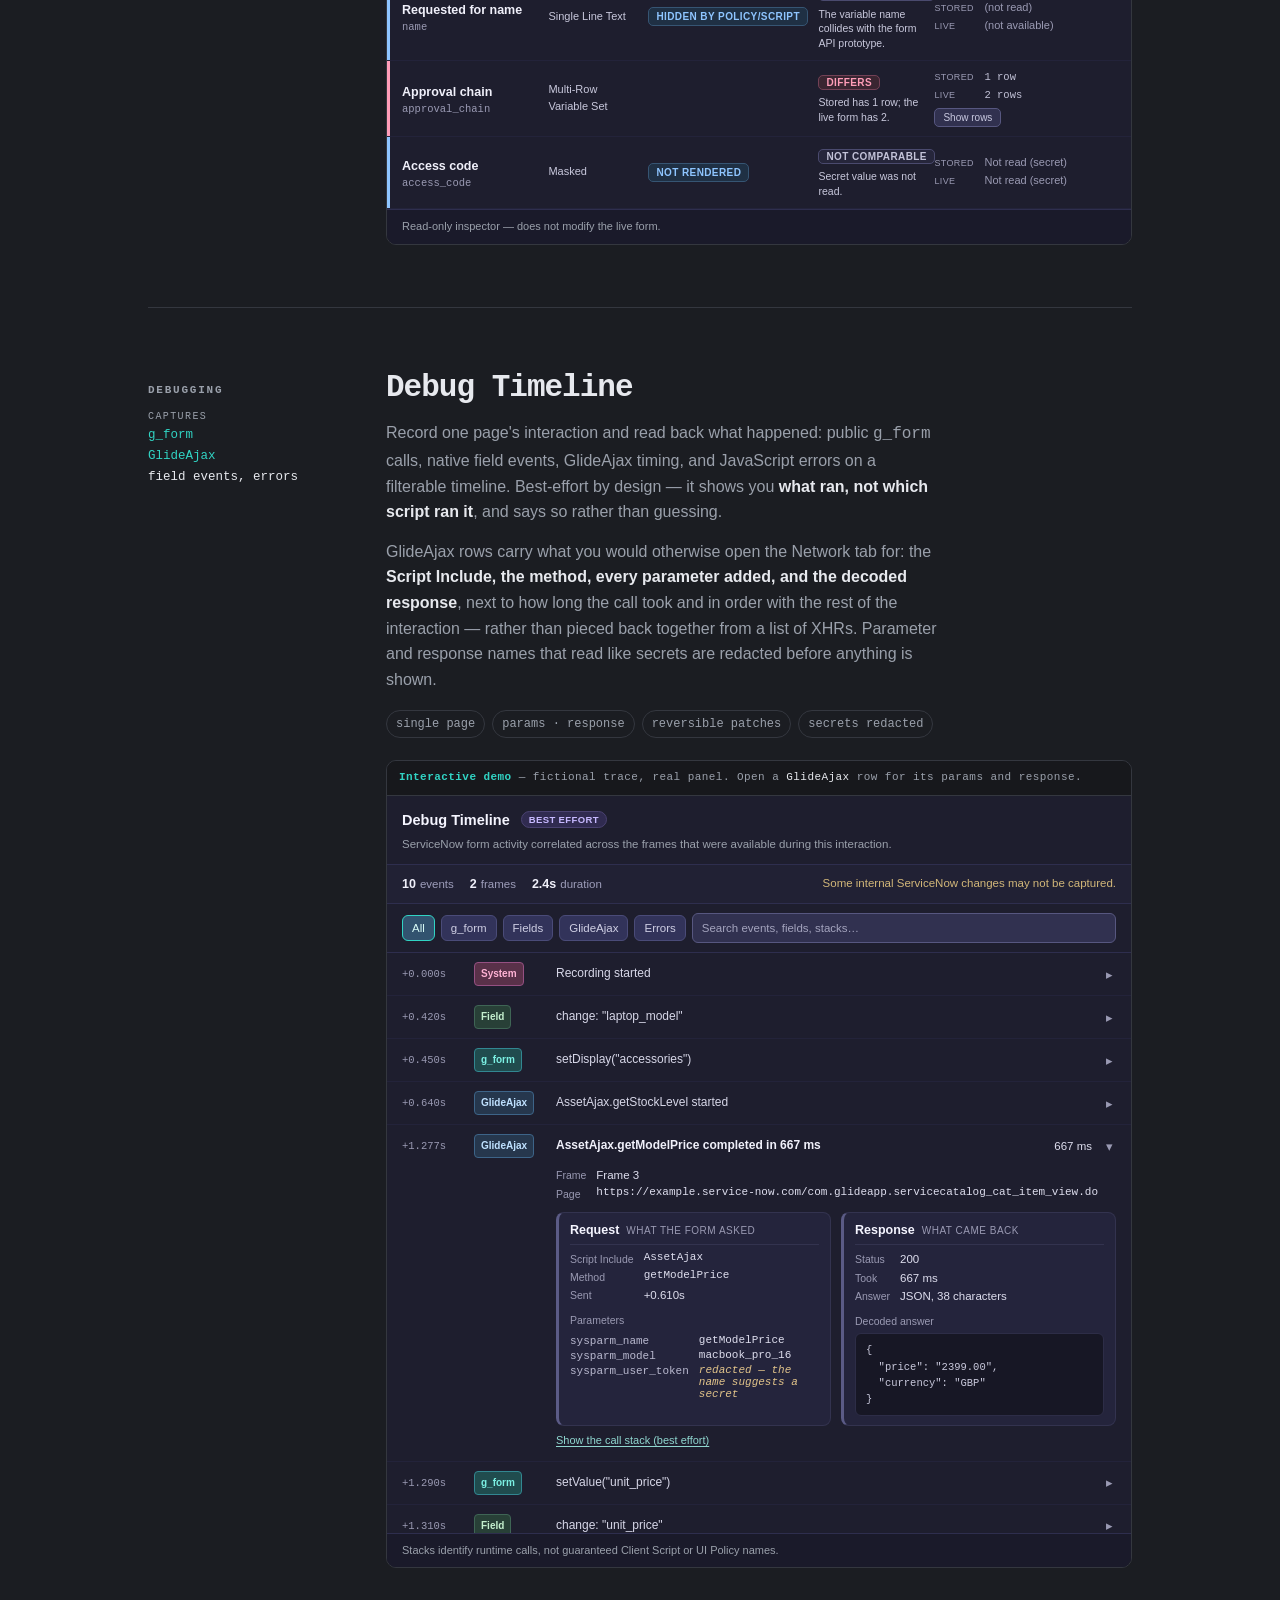
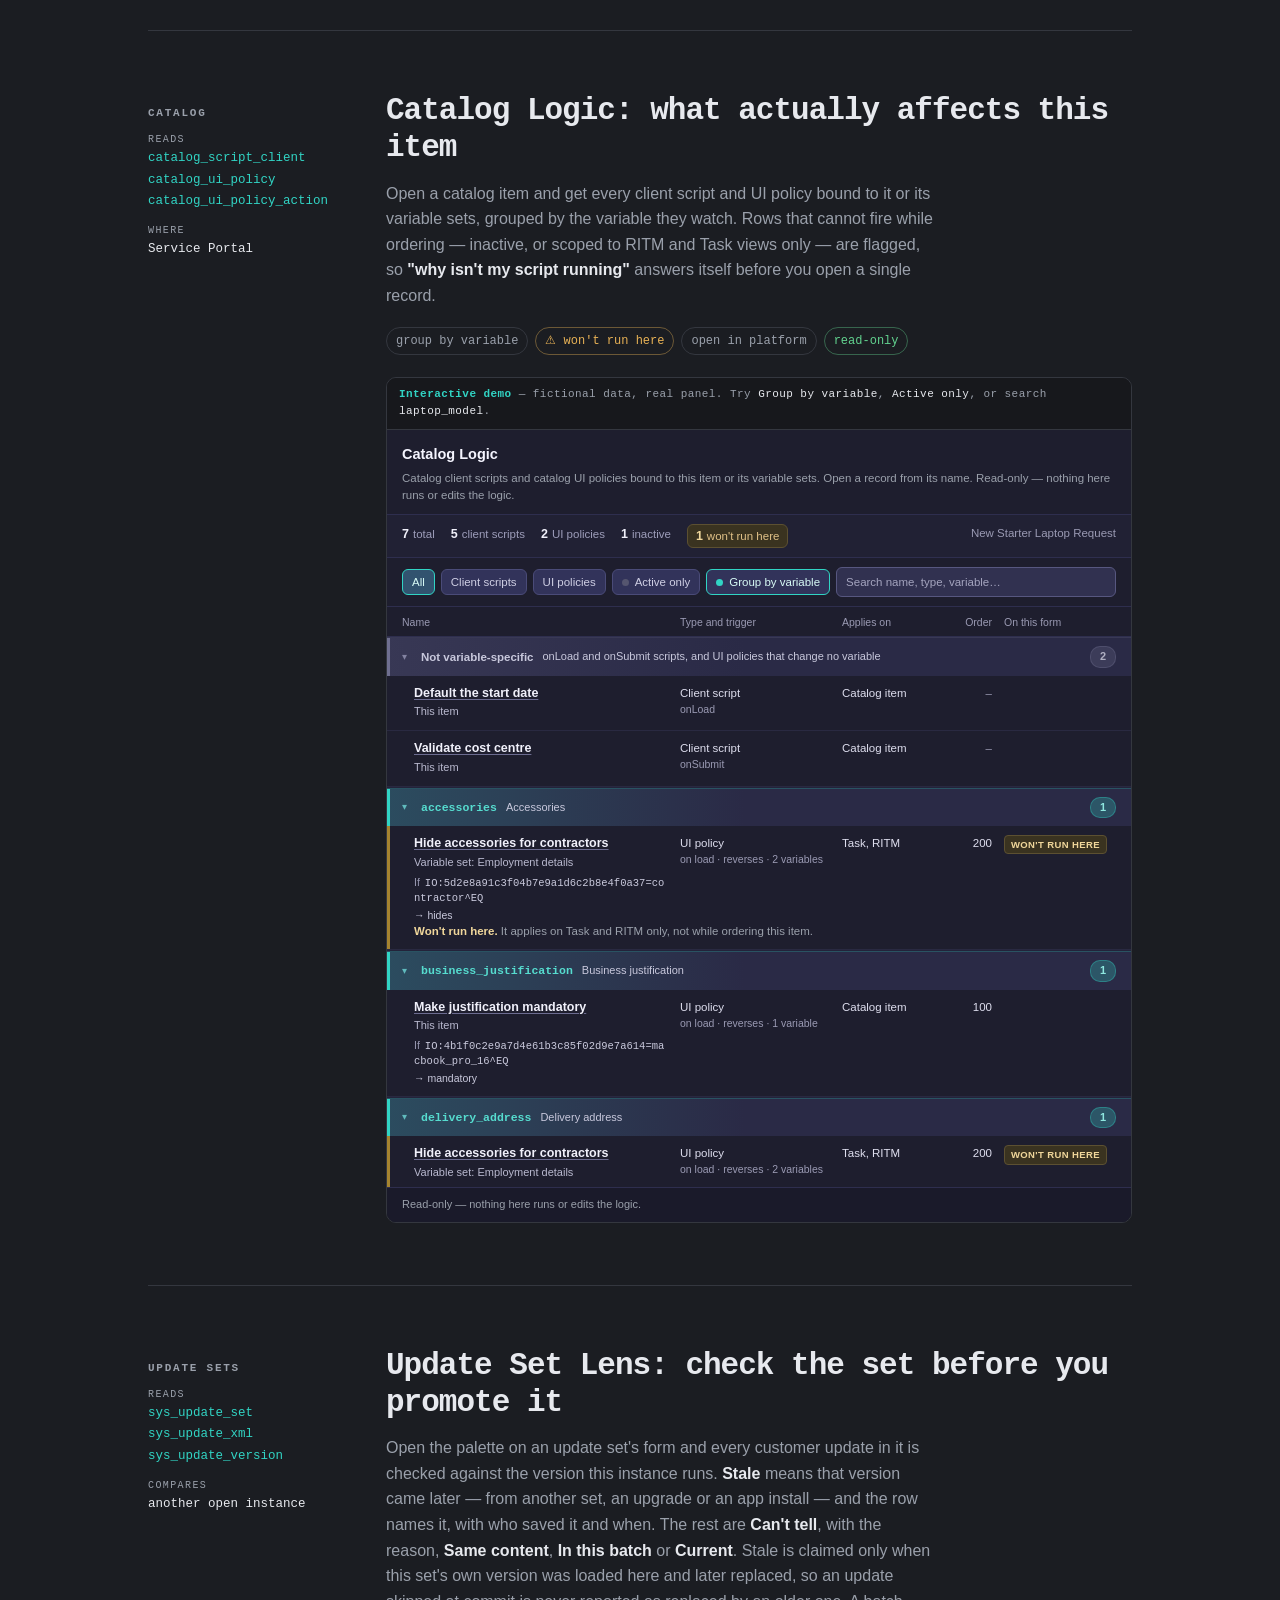
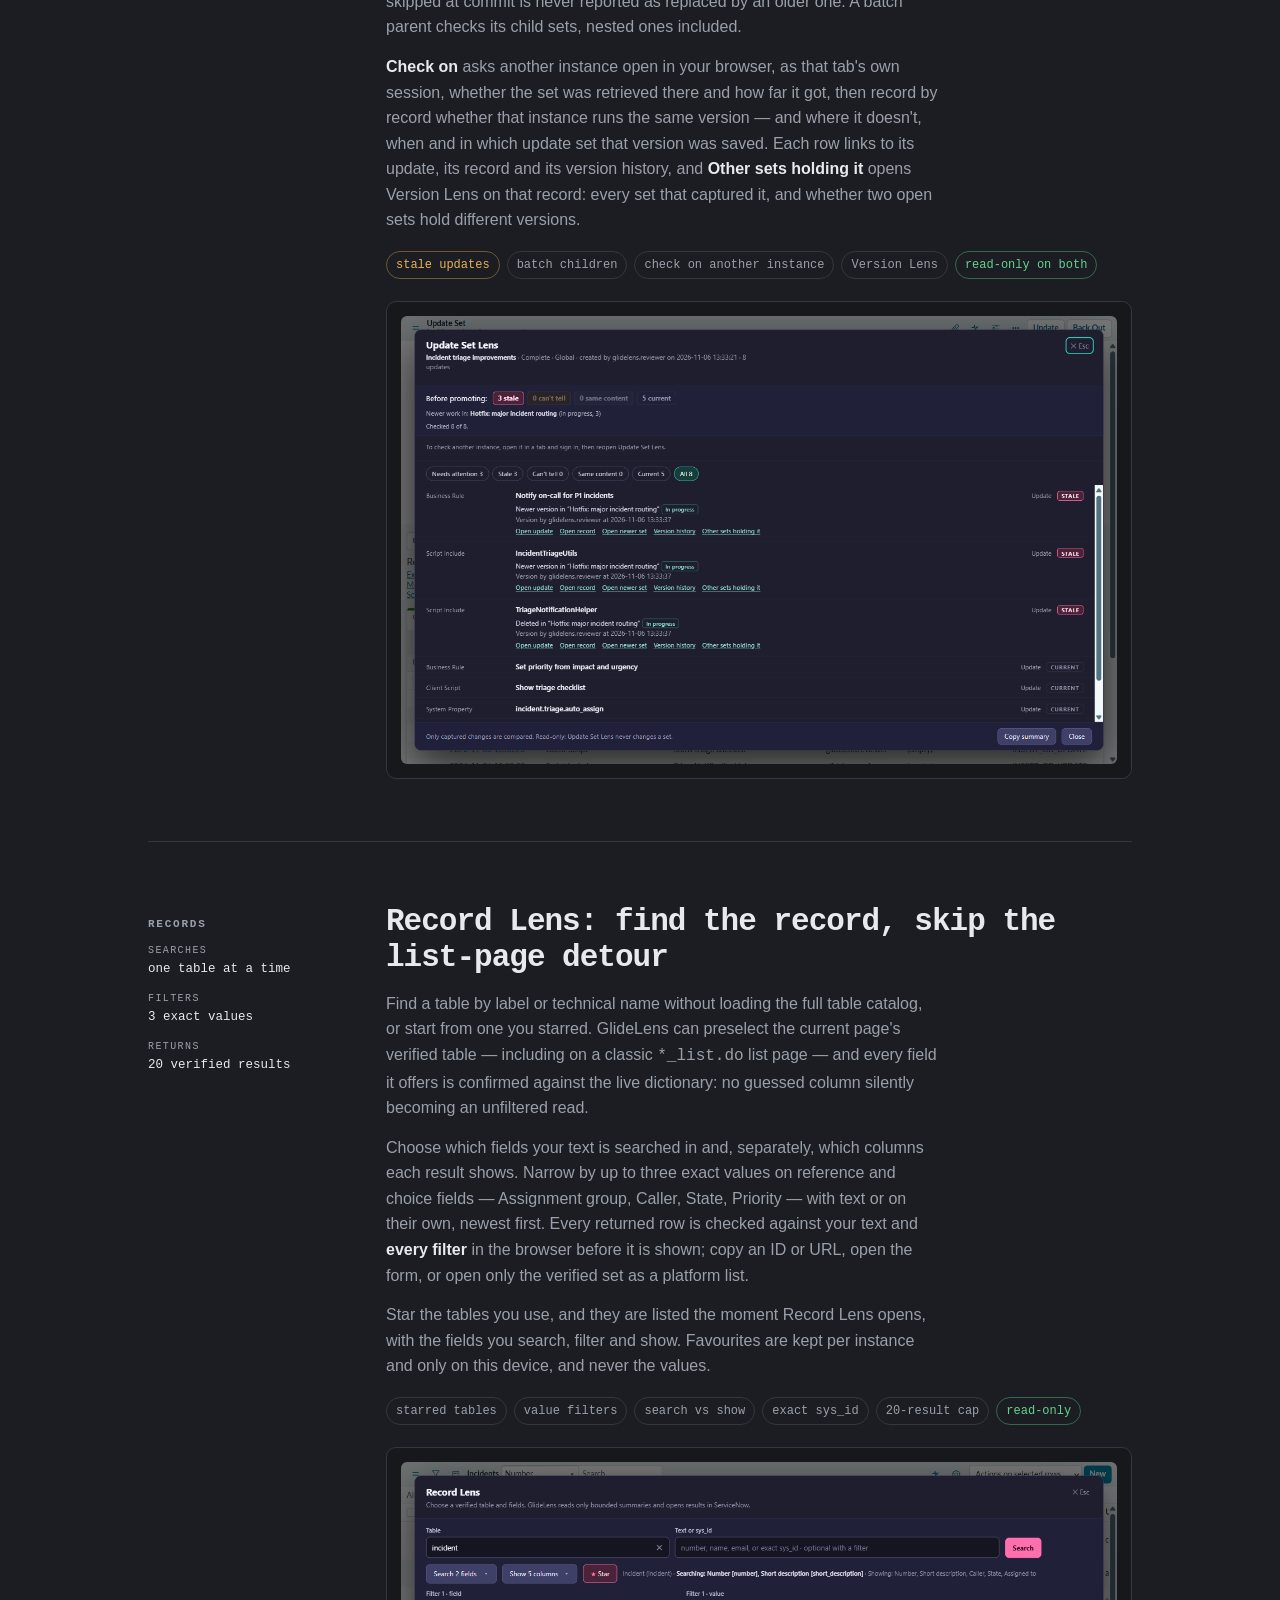
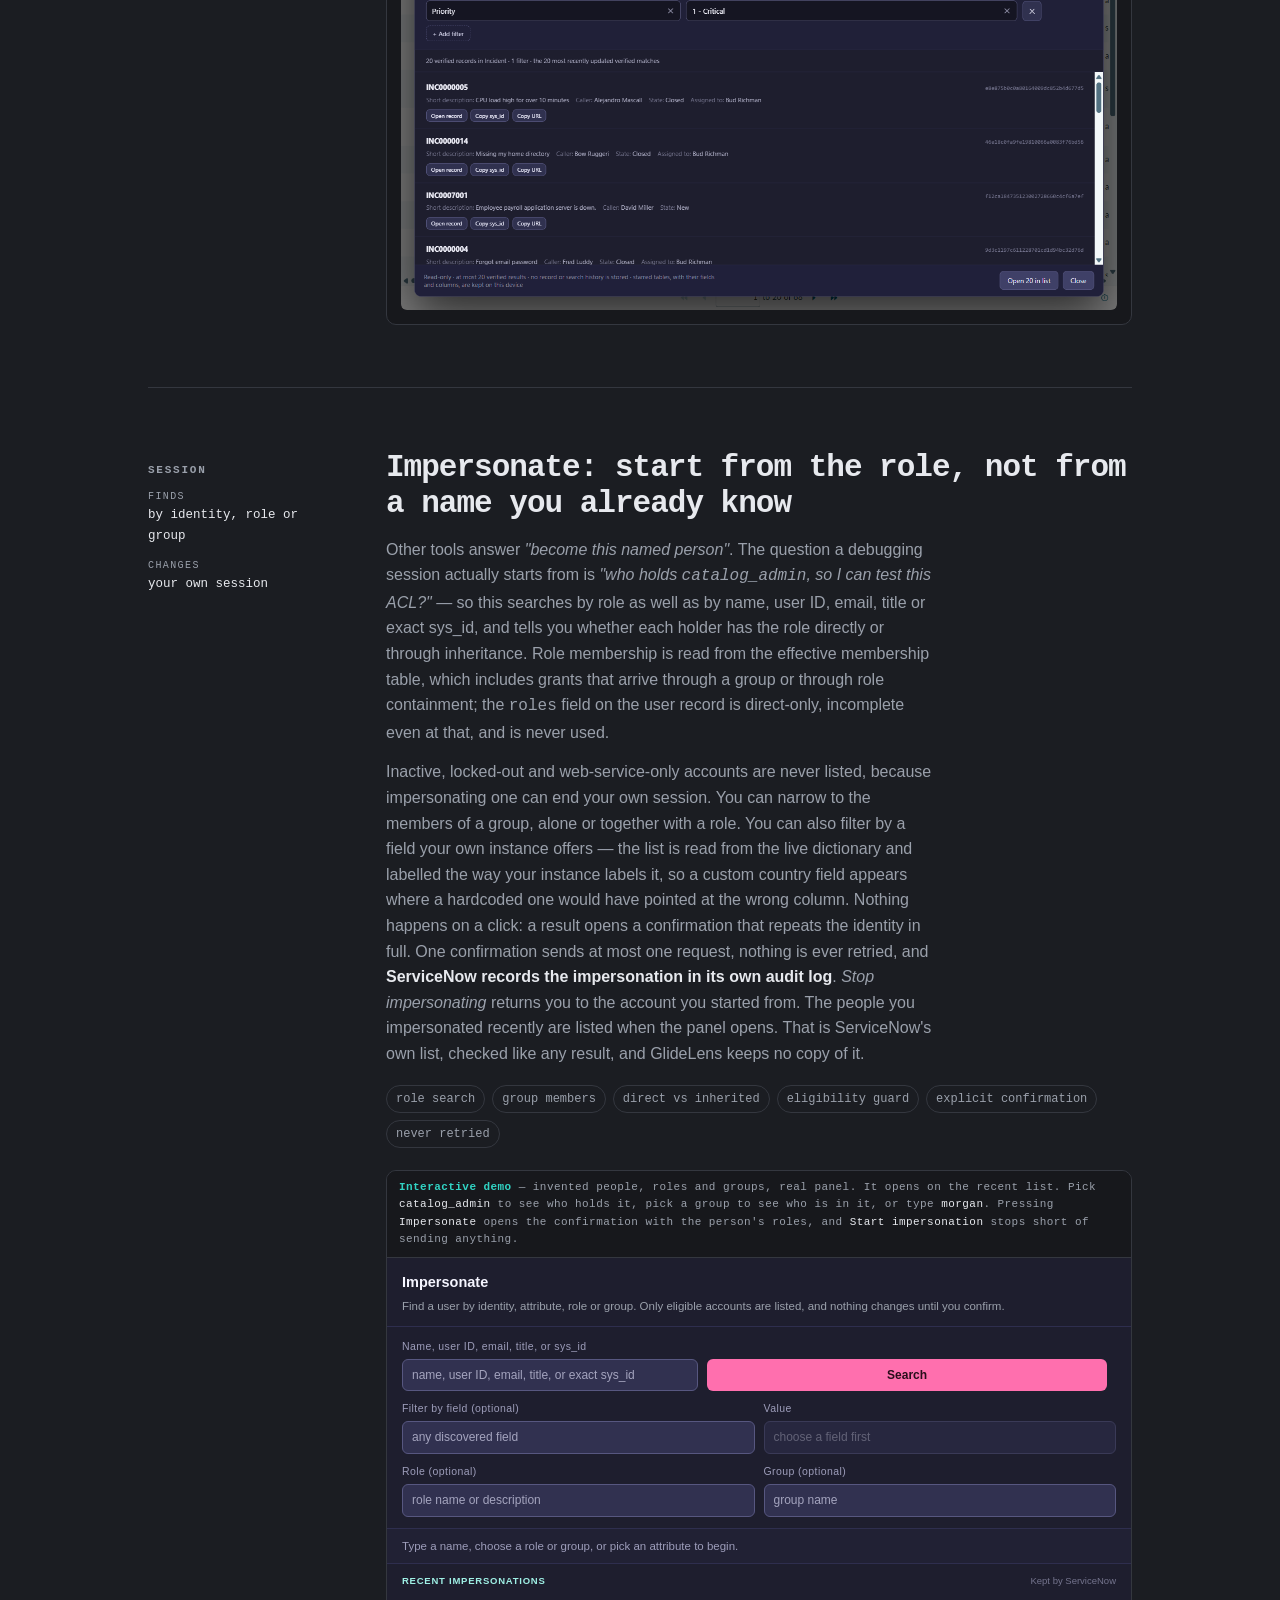
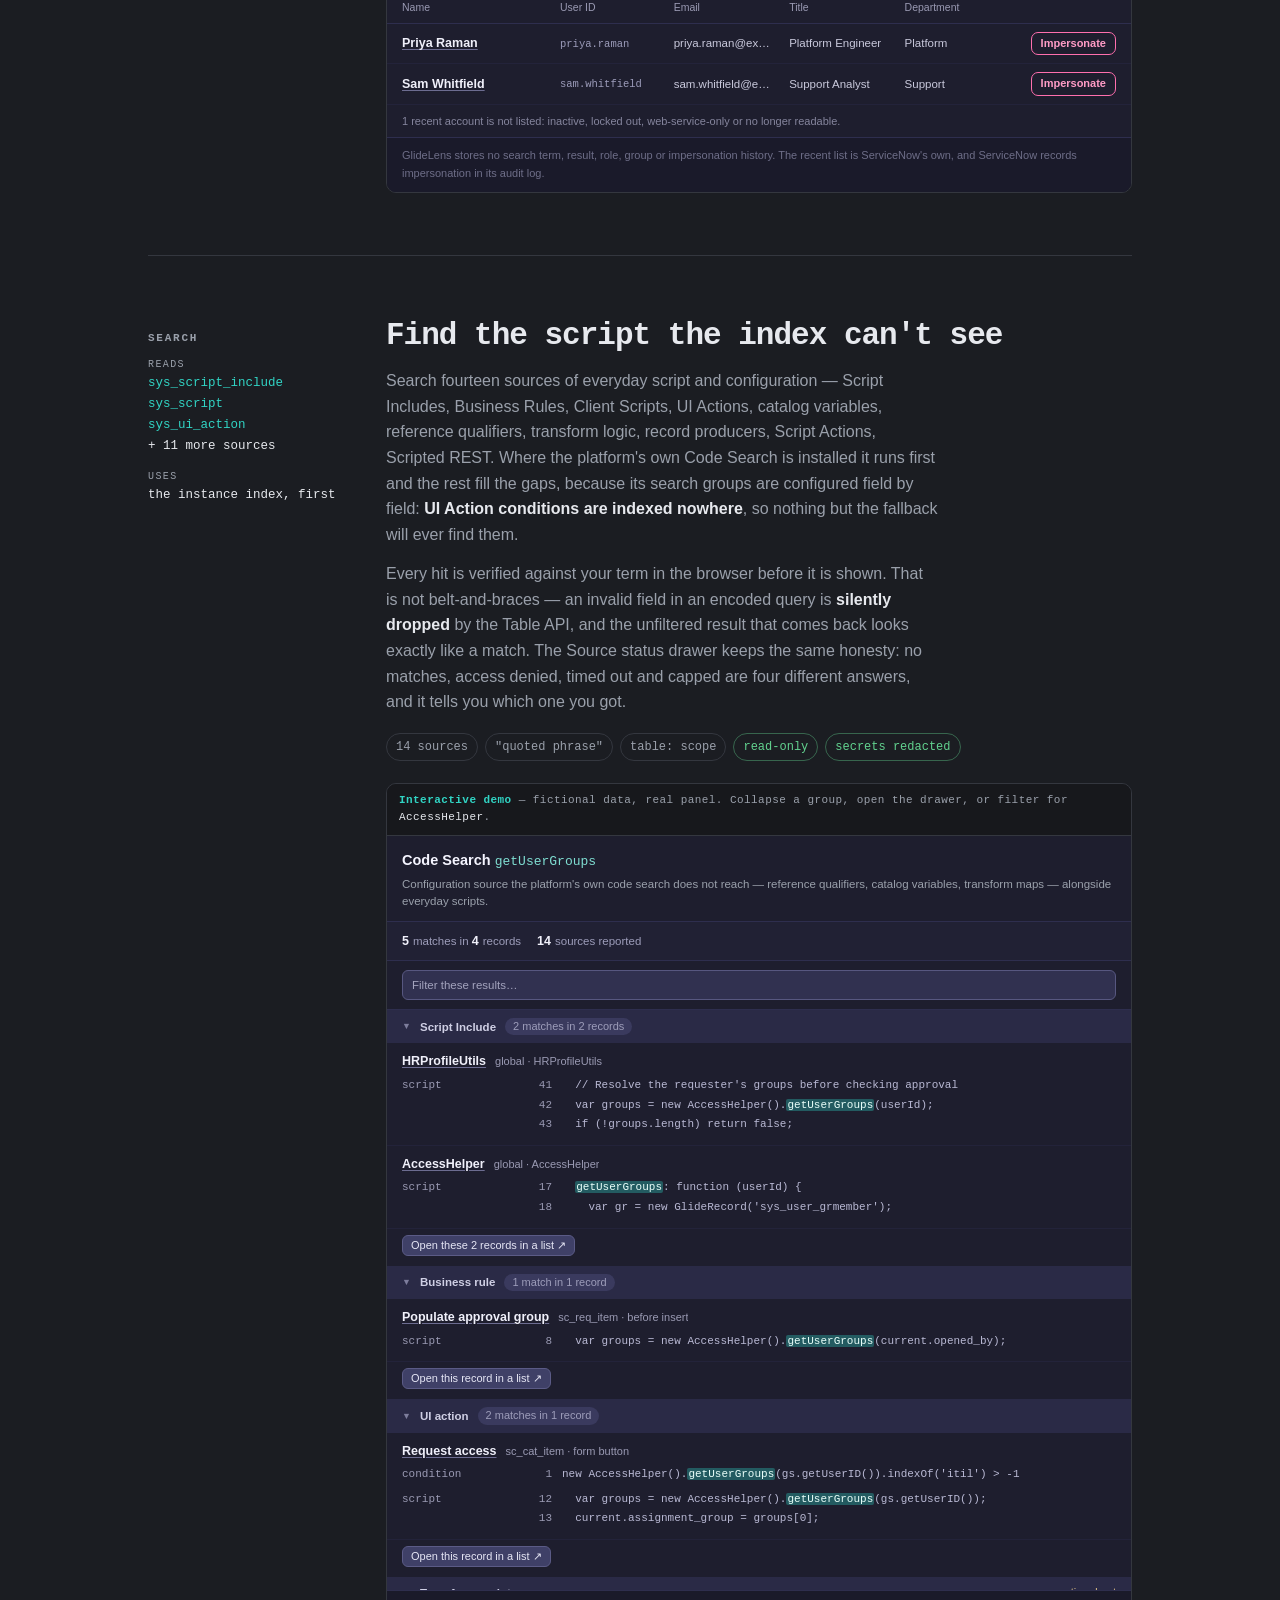
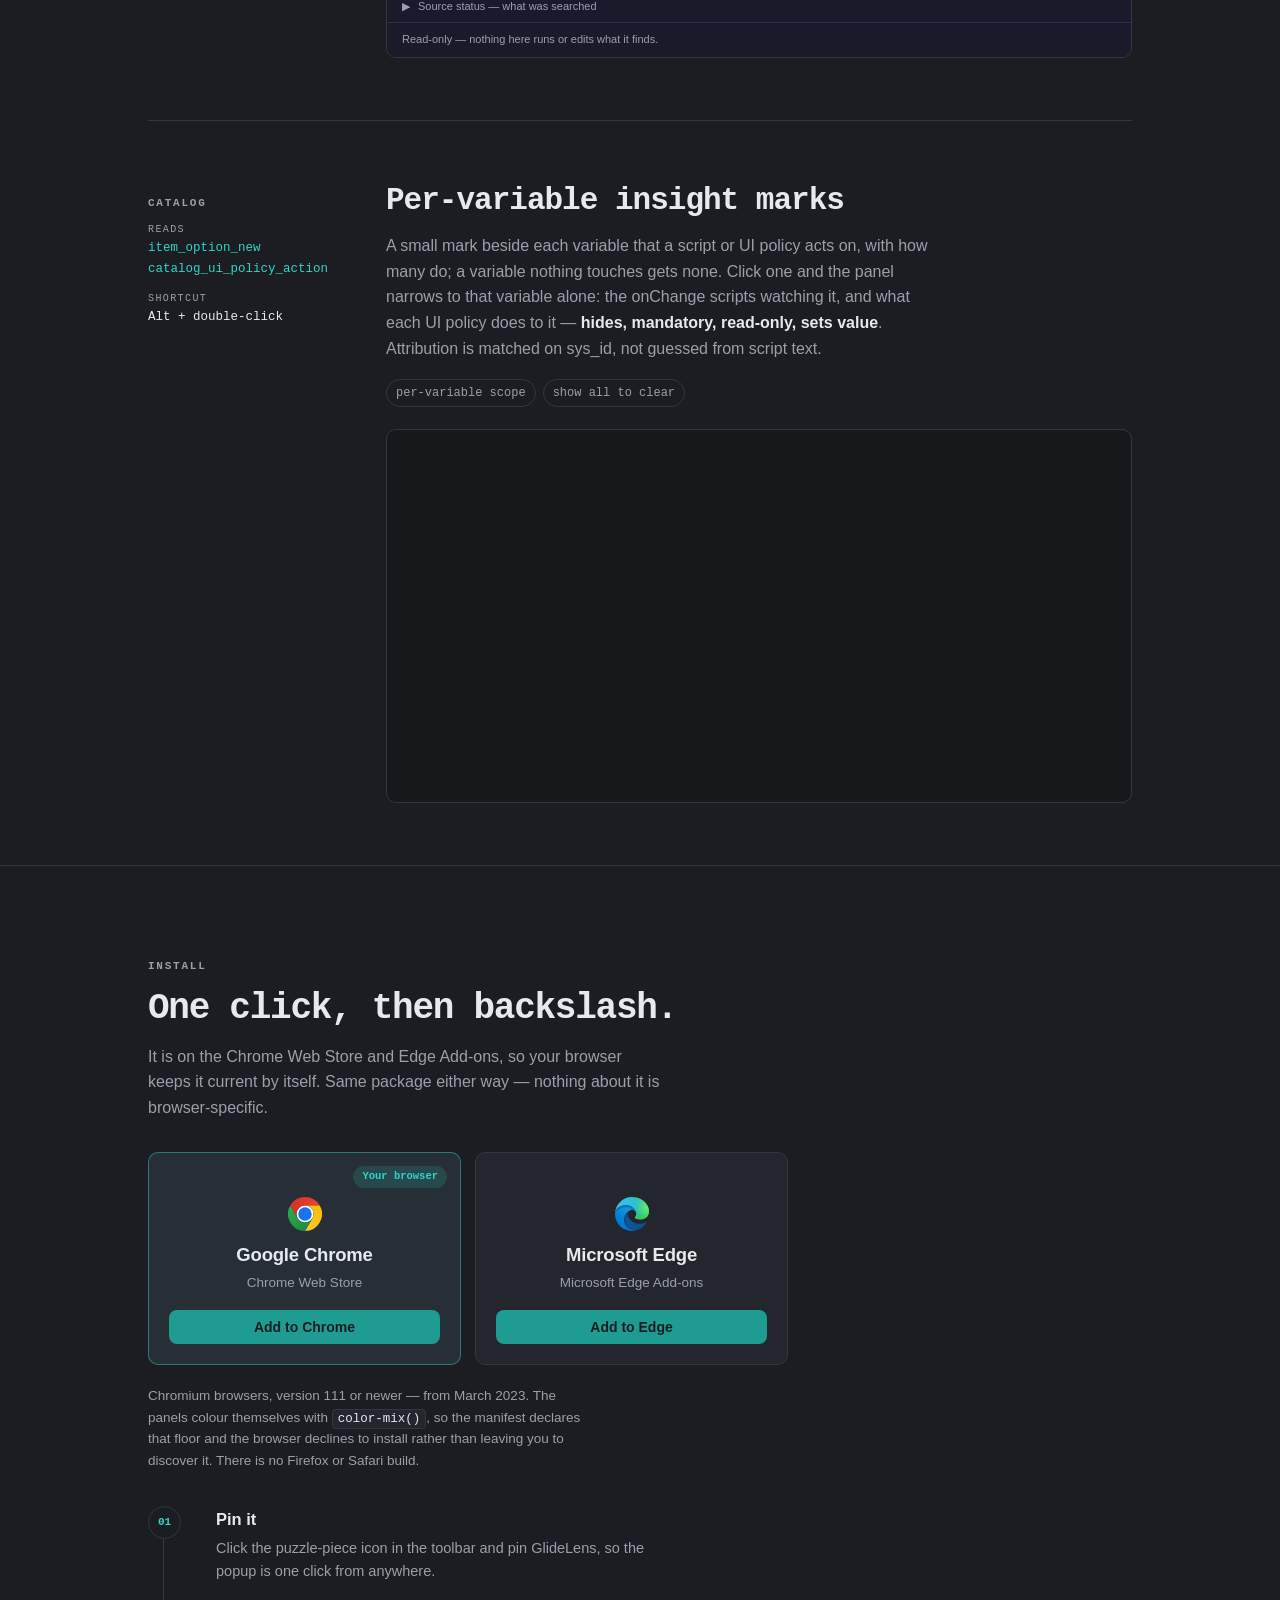
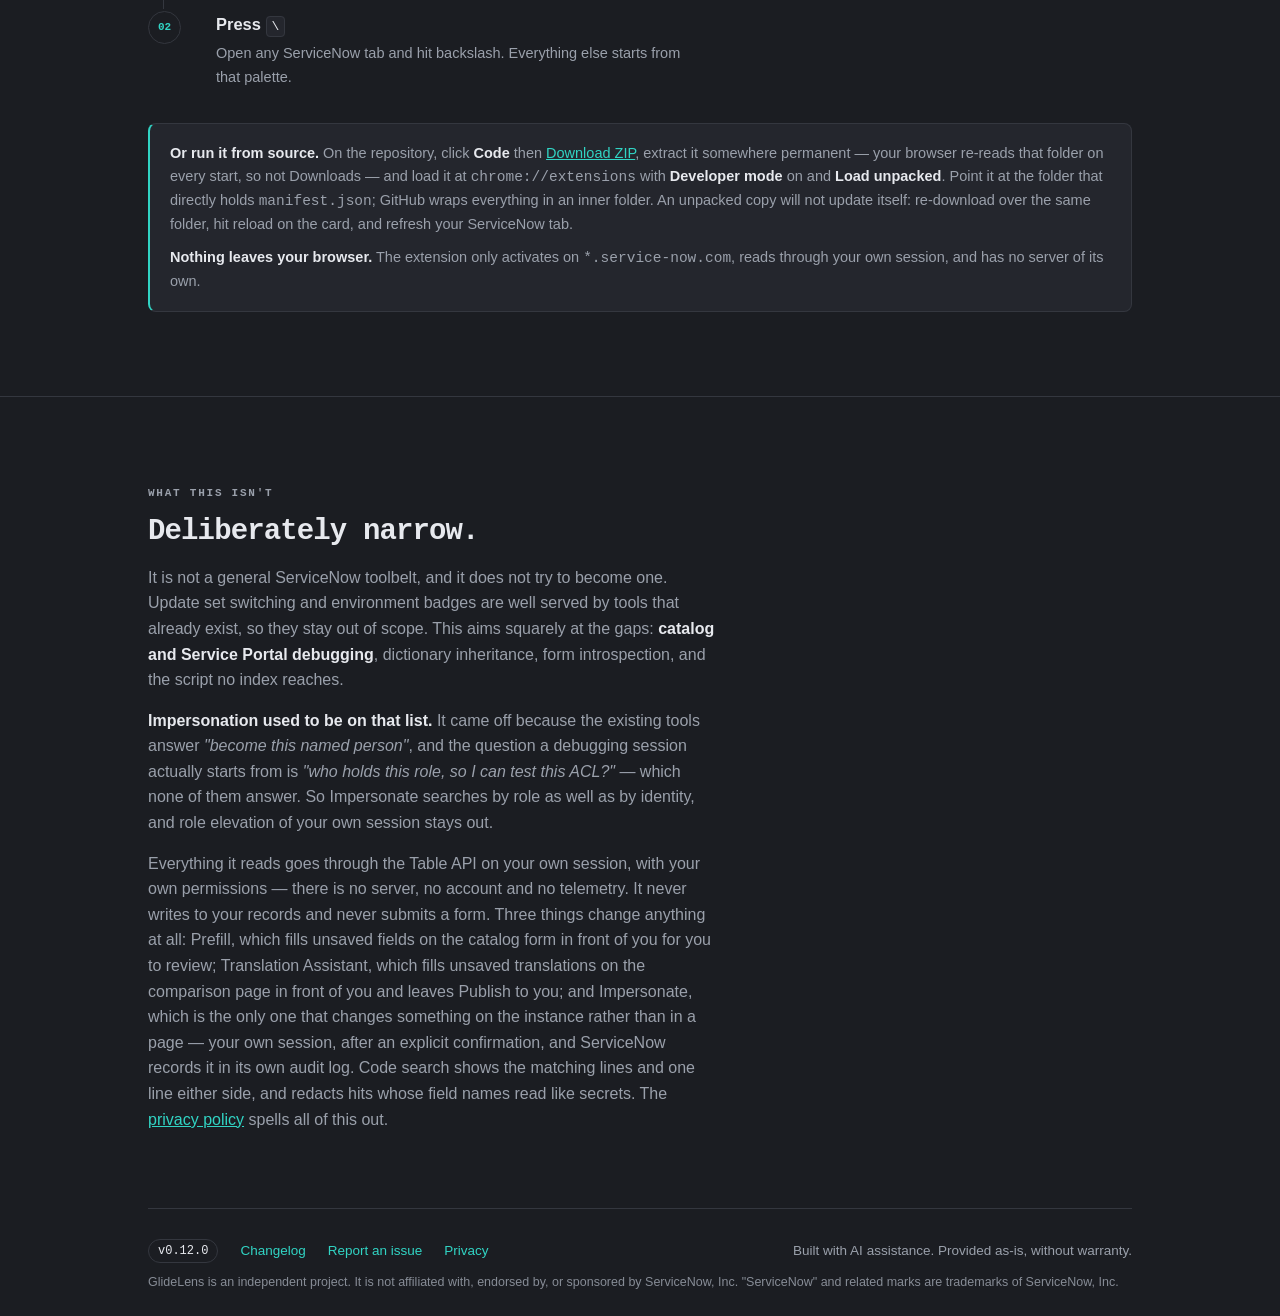
==== commit 42576228: "docs: bring the site's demos up to the panels Code Search, Catalog Logic, Variable Values, Debug Tim" ====
--- a/docs/index.html
+++ b/docs/index.html
@@ -555,6 +555,11 @@
   color: #dedeee;
   font-size: 13px;
   --teal: #31d4c4;
+}
+/* Read by assistive technology, not drawn: the panels' own sr-only. */
+.dm-sr {
+  position: absolute; width: 1px; height: 1px; padding: 0; margin: -1px;
+  overflow: hidden; clip: rect(0, 0, 0, 0); white-space: nowrap; border: 0;
 }
 .dm-head { padding: 13px 15px 11px; border-bottom: 1px solid #2e2e4e; }
 .dm-title { margin: 0; font-size: 14.5px; font-weight: 650; color: #f5f5ff; }
@@ -682,48 +687,98 @@
 .dm-ta-list .reason { flex: 1; min-width: 0; color: #f3d9a4; font-size: 12px; }
 .dm-ta-list .choice { flex: none; border: 1px solid #4a4a70; background: #2c2c48; color: #f0f0fa; border-radius: 6px; padding: 4px 10px; font-size: 12px; }
 
-/* --- Translation Lens rows --- */
+/* --- Translation Lens rows (translation_lens_ui.js) ---
+   A row: its question text and element, what it is, the coverage bar with
+   "covered/counted pct", any tags, and the caret. An opened row lists each
+   answer once, gaps first, with its languages by name; Missing and Blank
+   languages are links. Where the text is stored follows in the same list,
+   under a rule, so one label column lines every value up. A choices row
+   lists its choices first, each with the same answer list. */
+#dmTr { --ok: #8fd6ab; --gap: #ff9d9d; --flag: #f0d79b; --info: #a9d5ff; --muted: #a3a3ba; }
+.dm-tl-rowsbox { container: dmtr / inline-size; }
 .dm-tl-row {
-  display: flex; align-items: center; gap: 10px; width: 100%;
-  padding: 8px 15px; border: 0; border-bottom: 1px solid #23233a;
-  background: none; color: inherit; font: inherit; text-align: left; cursor: pointer;
-}
-.dm-tl-row:hover { background: #26263c; }
-.dm-tl-row .dm-caret { width: 9px; font-size: 9px; color: #7d7d9c; flex: none; }
-.dm-tl-name { display: flex; flex-direction: column; gap: 2px; min-width: 0; flex: 1 1 auto; }
-.dm-tl-el { font: 11.5px var(--mono); color: #cfcfe4; overflow: hidden; text-overflow: ellipsis; white-space: nowrap; }
-.dm-tl-lab { font-size: 10.5px; color: #8585a0; overflow: hidden; text-overflow: ellipsis; white-space: nowrap; }
-.dm-tl-cov { flex: none; display: flex; align-items: center; gap: 8px; }
-.dm-tl-bar { width: 60px; height: 6px; border-radius: 3px; background: #3a3a5e; overflow: hidden; }
-.dm-tl-bar span { display: block; height: 100%; background: var(--teal); }
-.dm-tl-bar.part span { background: #e0c187; }
-.dm-tl-bar.none span { background: #e08787; }
-.dm-tl-num { font: 10.5px var(--mono); color: #9d9dba; min-width: 62px; text-align: right; }
-.dm-tl-word { font-size: 10.5px; color: #8585a0; }
-.dm-tl-chips { display: flex; flex-wrap: wrap; gap: 5px; padding: 0 15px 11px 40px; }
-.dm-tl-chip {
-  display: inline-flex; align-items: center; gap: 5px; padding: 2px 8px;
-  border-radius: 9px; font-size: 10.5px; border: 1px solid #34344f;
-  background: #26263c; color: #b9b9d0;
-}
-.dm-tl-chip b { font: 10.5px var(--mono); font-weight: 600; }
-.dm-tl-chip.ok { color: #8fe3d6; border-color: #2f5f59; background: #1f3733; }
-.dm-tl-chip.gap { color: #e8a9a9; border-color: #5f3232; background: #3a2323; }
-.dm-tl-chip.na { color: #82829c; border-style: dashed; }
-.dm-tl-choices { display: grid; gap: 6px; padding: 0 15px 11px 40px; }
+  display: grid; grid-template-columns: minmax(0, 1fr) 92px 120px minmax(0, 120px) 14px;
+  gap: 12px; align-items: center; width: 100%;
+  padding: 8px 15px; border: 0; border-bottom: 1px solid #292941;
+  background: none; color: #d7d7e8; font: inherit; font-size: 11.5px; text-align: left; cursor: pointer;
+}
+.dm-tl-row:hover { background: #26263e; }
+.dm-tl-row:focus-visible { outline: 2px solid var(--teal); outline-offset: -2px; }
+.dm-tl-name { min-width: 0; }
+.dm-tl-title { display: block; overflow: hidden; color: #f0f0fa; text-overflow: ellipsis; white-space: nowrap; }
+.dm-tl-el { display: block; margin-top: 2px; overflow: hidden; font: 10.5px var(--mono); color: #9a9ab3; text-overflow: ellipsis; white-space: nowrap; }
+.dm-tl-kind { min-width: 0; overflow: hidden; font-size: 11.5px; color: #c8c8dc; text-overflow: ellipsis; white-space: nowrap; }
+.dm-tl-cov { display: flex; flex-direction: column; gap: 4px; min-width: 0; }
+.dm-tl-bar { height: 5px; border-radius: 3px; background: #33334f; overflow: hidden; }
+.dm-tl-bar span { display: block; height: 100%; border-radius: 3px; background: var(--ok); }
+.dm-tl-bar.part span { background: var(--flag); }
+.dm-tl-bar.none span { background: var(--gap); }
+.dm-tl-num { display: flex; gap: 6px; align-items: baseline; font-size: 10.5px; color: #c6c6d8; }
+.dm-tl-num .pct { font-size: 10px; color: #9a9ab3; }
+.dm-tl-word { font-size: 10.5px; color: var(--muted); }
+.dm-tl-tags { display: flex; flex-wrap: wrap; gap: 4px; justify-content: flex-end; }
+.dm-tl-tag { padding: 2px 6px; border: 1px solid #3a3a58; border-radius: 4px; background: #282840; color: var(--muted); font-size: 9.5px; white-space: nowrap; }
+.dm-tl-tag.gap { color: var(--gap); background: #3a2530; border-color: #5c3a48; }
+.dm-tl-caret { justify-self: end; color: #9a9ab3; font-size: 13px; line-height: 1; }
+.dm-tl-detail { padding: 10px 15px 13px 27px; border-bottom: 1px solid #292941; background: #212134; }
+.dm-tl-facts { display: grid; grid-template-columns: max-content minmax(0, 1fr); gap: 4px 0; margin: 0; font-size: 11.5px; line-height: 1.5; }
+.dm-tl-facts dt { padding: 1px 14px 0 0; color: #9a9ab3; font-size: 10.5px; }
+.dm-tl-facts dd { margin: 0; min-width: 0; color: #dedeee; overflow-wrap: anywhere; }
+.dm-tl-facts .mono { font: 11px var(--mono); color: #c9c9dc; }
+.dm-tl-facts.answers dt { padding-top: 0; font-size: 11.5px; font-weight: 650; }
+.dm-tl-facts.answers dt .n { color: #9a9ab3; font-weight: 400; }
+.dm-tl-facts dt.gap { color: var(--gap); }
+.dm-tl-facts dt.flag { color: var(--flag); }
+.dm-tl-facts dt.ok { color: var(--ok); }
+.dm-tl-facts dt.muted { color: var(--muted); }
+.dm-tl-facts.answers dt.store { padding-top: 1px; font-size: 10.5px; font-weight: 400; color: #9a9ab3; }
+.dm-tl-facts .rule { margin-top: 6px; padding-top: 9px; border-top: 1px solid #2e2e48; }
+.dm-tl-facts.answers dt.store.rule { padding-top: 10px; }
+.dm-tl-facts.store { margin-top: 10px; padding-top: 9px; border-top: 1px solid #2e2e48; }
+.dm-tl-langs { display: flex; flex-wrap: wrap; gap: 3px 16px; }
+.dm-tl-langs > span { white-space: nowrap; }
+.dm-tl-link {
+  padding: 0; border: 0; background: none; color: var(--info); cursor: pointer;
+  font: 11.5px var(--sans); text-align: left; text-decoration: underline; text-underline-offset: 2px;
+}
+.dm-tl-link:hover { color: #d9ecff; }
+.dm-tl-link:focus-visible { outline: 2px solid var(--teal); outline-offset: 2px; border-radius: 3px; }
+.dm-tl-line { display: block; max-width: 90ch; margin-top: 2px; font-size: 10.5px; color: #9a9ab3; }
+.dm-tl-rowlink { margin-top: 9px; }
+.dm-tl-choices { margin: 0; }
+.dm-tl-choice-notes { padding: 0 0 4px; }
 .dm-tl-choice {
-  display: flex; flex-wrap: wrap; align-items: center; gap: 6px 12px; padding: 6px 10px;
-  border: 1px solid #2e2e4e; border-radius: 6px; background: #1d1d2e;
-}
-.dm-tl-choice-label { display: flex; flex-direction: column; gap: 1px; min-width: 120px; font-size: 11.5px; color: #d6d6ea; }
-.dm-tl-choice-value { font: 10px var(--mono); color: #8585a0; }
-.dm-tl-choice-cov { font: 10.5px var(--mono); color: #9d9dba; min-width: 28px; }
-.dm-tl-choices .dm-tl-chips { padding: 0; }
-.dm-tl-score { display: flex; align-items: baseline; gap: 10px; flex-wrap: wrap; }
-.dm-tl-big { font-size: 21px; font-weight: 700; color: #f0f0fa; line-height: 1; }
-.dm-tl-all {
-  font-size: 10.5px; color: #a8a8c4; border: 1px dashed #4a4b70;
-  border-radius: 9px; padding: 2px 8px;
+  display: grid; grid-template-columns: minmax(0, 150px) 40px minmax(0, 1fr); gap: 12px;
+  align-items: start; padding: 9px 0; border-bottom: 1px solid #2a2a42;
+}
+.dm-tl-choice:first-of-type { padding-top: 0; }
+.dm-tl-choice-label { min-width: 0; font-size: 11.5px; line-height: 1.5; color: #dcdcf0; overflow-wrap: anywhere; }
+.dm-tl-choice-value { display: block; margin-top: 2px; font: 10px var(--mono); color: #9fb9d8; }
+.dm-tl-choice-cov { font-size: 10.5px; line-height: 1.5; color: #a0a0b8; }
+/* One label width for every choice, so the languages start in line. */
+.dm-tl-facts.answers.in-choice { grid-template-columns: minmax(120px, max-content) minmax(0, 1fr); }
+.dm-tl-choices + .dm-tl-facts.store { margin-top: 0; border-top: 0; }
+.dm-tl-evidence { margin: 10px 0 0; padding: 0; list-style: none; }
+.dm-tl-evidence li { position: relative; max-width: 90ch; padding: 2px 0 2px 13px; font-size: 10.5px; line-height: 1.6; color: #a0a0b8; }
+.dm-tl-evidence li::before { content: "•"; position: absolute; left: 0; color: #5b5b7e; }
+/* The summary: the score and what it measures, the row counts as plain
+   text, then an "Also check" line only when there is something on it. */
+.dm-tl-sum { display: grid; gap: 4px; }
+.dm-tl-line1, .dm-tl-line2, .dm-tl-line3 { display: flex; flex-wrap: wrap; align-items: center; gap: 6px 10px; }
+.dm-tl-big { color: #f0f0fa; font-size: 18px; font-weight: 700; line-height: 1; }
+.dm-tl-words { color: #c8c8dc; font-size: 11.5px; }
+.dm-tl-head { color: #9a9ab3; }
+.dm-tl-all { color: var(--muted); }
+.dm-tl-check { font-size: 10.5px; color: var(--info); }
+.dm-tl-check b { font-weight: 650; }
+.dm-tl-dot { color: #4d4d68; }
+/* Narrow: the kind and tags columns go; the row keeps its name and score. */
+@container dmtr (max-width: 559px) {
+  .dm-tl-row { grid-template-columns: minmax(0, 1fr) 100px 14px; }
+  .dm-tl-kind, .dm-tl-tags { display: none; }
+  .dm-tl-detail { padding-left: 15px; }
+  .dm-tl-choice { grid-template-columns: minmax(0, 1fr) 40px; }
+  .dm-tl-choice > .dm-tl-choice-body { grid-column: 1 / -1; }
 }
 .dm-tl-pop {
   display: flex; flex-wrap: wrap; align-items: center; gap: 8px 14px;
@@ -734,25 +789,40 @@
 .dm-tl-opt code { font: 10.5px var(--mono); color: #7fded2; }
 .dm-tl-note { padding: 9px 15px; font-size: 11px; color: #8f8fa8; border-bottom: 1px solid #23233a; }
 
-/* --- Code search rows --- */
-.dm-hit {
-  padding: 9px 15px;
-  border-bottom: 1px solid #23233a;
-  cursor: default;
-}
-.dm-hit:hover { background: #26264080; }
-.dm-hit-top { display: flex; align-items: baseline; gap: 9px; margin-bottom: 5px; }
-.dm-hit-name { font-size: 12.5px; font-weight: 600; color: #f0f0fa; }
-.dm-hit-sub { font-size: 11px; color: #85859f; }
-.dm-hit-field {
-  margin-left: auto;
-  flex: none;
-  padding: 2px 6px;
-  border-radius: 4px;
-  background: #2f2f4e;
-  color: #a9a9c8;
-  font: 10px var(--mono);
-}
+/* --- Code search rows ---
+   One block per record, as code_search_ui.js draws it: the record's name is
+   its one control, and each field it matched in is said once, in a column
+   beside that field's lines. */
+.dm-srows { container: dms / inline-size; }
+.dm-rec { padding: 10px 15px 11px; border-bottom: 1px solid #23233a; }
+.dm-rec:last-child { border-bottom: 0; }
+.dm-rec-head { display: flex; align-items: baseline; gap: 9px; margin-bottom: 6px; min-width: 0; }
+.dm-rec-name {
+  flex: 0 1 auto; min-width: 0; border: 0; background: transparent; padding: 0; margin: 0;
+  cursor: pointer; text-align: left; color: #f0f0fa; font: 600 12.5px/1.35 var(--sans);
+  text-decoration: underline; text-decoration-color: #6c6c90; text-underline-offset: 2px;
+  overflow-wrap: anywhere;
+}
+.dm-rec-name:hover { color: #fff; text-decoration-color: var(--teal); }
+.dm-rec-name:focus-visible, .dm-open-list:focus-visible { outline: 2px solid var(--teal); outline-offset: 2px; border-radius: 3px; }
+.dm-rec-sub { min-width: 0; overflow: hidden; color: #9a9ab3; font-size: 11px; text-overflow: ellipsis; white-space: nowrap; }
+.dm-fields { display: grid; grid-template-columns: 110px minmax(0, 1fr); gap: 7px 8px; margin: 0; }
+.dm-fields dt { font: 11px/1.6 var(--mono); color: #9a9ab3; overflow-wrap: anywhere; }
+.dm-fields dd { margin: 0; min-width: 0; }
+/* Narrow: the field name moves above its lines. */
+@container dms (max-width: 539px) {
+  .dm-fields { grid-template-columns: minmax(0, 1fr); gap: 2px 0; }
+  .dm-fields dd { margin-bottom: 6px; }
+  .dm-fields dd:last-child { margin-bottom: 0; }
+}
+/* The list button follows the group's records. */
+.dm-open-list {
+  margin: 6px 15px 10px;
+  border: 1px solid #5b5b86; background: #3f4067; color: #e6e6f5; border-radius: 6px;
+  padding: 3px 8px; font: 11px var(--sans); cursor: pointer;
+}
+.dm-open-list:hover { background: #4a4b78; color: #fff; }
+.dm-redacted { color: #d2b779; font-style: italic; }
 .dm-snip {
   display: flex;
   gap: 10px;
@@ -761,7 +831,8 @@
   white-space: pre-wrap;
   word-break: break-word;
 }
-.dm-snip .dm-ln { min-width: 32px; flex: none; text-align: right; color: #63637f; user-select: none; }
+.dm-snip + .dm-snip { margin-top: 2px; }
+.dm-snip .dm-ln { min-width: 32px; flex: none; text-align: right; color: #9a9ab3; user-select: none; }
 .dm-snip mark {
   padding: 0 1px;
   border-radius: 2px;
@@ -799,84 +870,162 @@
 .dm-drow .dm-dstate { margin-left: auto; }
 .dm-drow .dm-dstate.warn { color: #e0c187; }
 
-/* --- Catalog insight rows --- */
-/* Fixed track widths, matching .row in catalog_insight_ui.js. Each row is its
-   own grid container, so an `auto` track resolves per row and the columns
-   drift out of line — which is exactly what went wrong here. Only the name
-   column may flex. */
-.dm-crow {
+/* --- Catalog Logic rows (catalog_insight_ui.js) ---
+   One verdict per row, facts in labelled columns: Name | Type and trigger |
+   Applies on | Order | On this form. The header and every row's top line
+   share one template, and the three facts sit in one list spanning the
+   middle tracks. The panel's tracks (210/150/44 and 128px) need about 760px
+   beyond the name; this demo is 744px wide, so its tracks are narrower and it
+   stacks below 600px, as the panel does below 760px. */
+.dm-cl-rows { container: dmcl / inline-size; }
+.dm-cl-cols, .dm-cl-top {
+  display: grid; grid-template-columns: minmax(0, 1fr) 312px 112px; column-gap: 12px; align-items: start;
+}
+.dm-cl-vals, .dm-cl-facts {
+  display: grid; grid-template-columns: 150px 110px 28px; column-gap: 12px; margin: 0; min-width: 0;
+}
+.dm-cl-cols {
+  position: sticky; top: 0; z-index: 2; height: 30px; padding: 7px 15px;
+  border-bottom: 1px solid #2e2e4e; background: #1e1e2e; font-size: 10.5px; color: #9a9ab3;
+}
+.dm-cl-cols span { min-width: 0; overflow: hidden; text-overflow: ellipsis; white-space: nowrap; }
+.dm-cl-cols .num { text-align: right; }
+.dm-cl-group { border-bottom: 1px solid #23233a; }
+/* Right below the header, which keeps its place while a group scrolls. */
+.dm-cl-head {
+  display: flex; align-items: center; gap: 9px; width: 100%; margin: 0; padding: 8px 15px;
+  border: 0; border-top: 1px solid color-mix(in srgb, var(--teal) 26%, #262640);
+  background: linear-gradient(90deg, color-mix(in srgb, var(--teal) 20%, #2a2a46), #2a2a46 48%);
+  box-shadow: inset 3px 0 0 var(--teal);
+  color: inherit; font: inherit; text-align: left; cursor: pointer;
+  position: sticky; top: 30px; z-index: 1;
+}
+.dm-cl-head:hover { filter: brightness(1.08); }
+.dm-cl-head:focus-visible { outline: 2px solid var(--teal); outline-offset: -2px; }
+.dm-cl-caret { width: 10px; flex: none; font-size: 10px; color: color-mix(in srgb, var(--teal) 55%, #9a9ab4); }
+.dm-cl-gname { flex: none; font: 600 11.5px var(--mono); color: color-mix(in srgb, var(--teal) 82%, white); white-space: nowrap; }
+/* The form-level group recedes on purpose, though it comes first. */
+.dm-cl-group.none { --teal: #6f6f90; }
+.dm-cl-group.none .dm-cl-gname { font-family: var(--sans); color: #c8c8dc; }
+.dm-cl-glabel { min-width: 0; font-size: 11px; color: #c8c8dc; overflow-wrap: anywhere; }
+.dm-cl-gcount {
+  margin-left: auto; flex: none; padding: 1px 9px; border-radius: 10px; font-size: 11px; font-weight: 600;
+  background: color-mix(in srgb, var(--teal) 26%, #2a2a46);
+  color: color-mix(in srgb, var(--teal) 55%, white);
+  border: 1px solid color-mix(in srgb, var(--teal) 34%, transparent);
+}
+.dm-cl-row { padding: 9px 15px; border-bottom: 1px solid #292941; font-size: 11.5px; color: #d7d7e8; }
+.dm-cl-grows .dm-cl-row { padding-left: 27px; }
+.dm-cl-row:hover { background: #26263e; }
+.dm-cl-row.flagged { box-shadow: inset 3px 0 0 #a5842f; }
+.dm-cl-namecell { min-width: 0; }
+.dm-cl-name {
+  display: block; max-width: 100%; margin: 0; padding: 0; border: 0; background: transparent;
+  cursor: pointer; text-align: left; color: #f0f0fa; font: 600 12.5px/1.35 var(--sans);
+  text-decoration: underline; text-decoration-color: #6c6c90; text-underline-offset: 2px; overflow-wrap: anywhere;
+}
+.dm-cl-name:hover { color: #fff; text-decoration-color: var(--teal); }
+.dm-cl-name:focus-visible, .dm-cl-wontrun:focus-visible { outline: 2px solid var(--teal); outline-offset: 2px; border-radius: 3px; }
+.dm-cl-row.inactive .dm-cl-name { color: #9a9ab3; text-decoration-color: #55556f; }
+.dm-cl-bound { margin-top: 2px; font-size: 11px; color: #b9b9cf; overflow-wrap: anywhere; }
+.dm-cl-cond, .dm-cl-effect {
+  margin-top: 3px; font-size: 10.5px; line-height: 1.45; color: #c9c9dc; overflow-wrap: anywhere;
+  display: -webkit-box; -webkit-line-clamp: 2; -webkit-box-orient: vertical; overflow: hidden;
+}
+.dm-cl-cond .if { margin-right: 5px; color: #9a9ab3; }
+.dm-cl-cond code { font: 10.5px var(--mono); color: #c9c9dc; }
+.dm-cl-fact { min-width: 0; }
+.dm-cl-fact dt {
+  position: absolute; width: 1px; height: 1px; padding: 0; margin: -1px;
+  overflow: hidden; clip: rect(0, 0, 0, 0); white-space: nowrap; border: 0;
+}
+.dm-cl-fact dd { margin: 0; color: #dedeee; line-height: 1.4; overflow-wrap: anywhere; }
+.dm-cl-fact .sub { display: block; margin-top: 1px; font-size: 10.5px; color: #9a9ab3; }
+.dm-cl-fact.order dd { text-align: right; font-variant-numeric: tabular-nums; }
+.dm-cl-none { color: #9a9ab3; }
+.dm-cl-verdict { min-width: 0; }
+.dm-cl-badge {
+  display: inline-block; padding: 2px 6px; border: 1px solid; border-radius: 4px;
+  font: 650 9.5px/1.4 var(--sans); letter-spacing: .04em; text-transform: uppercase; white-space: nowrap;
+}
+.dm-cl-badge.warn { color: #f0d79b; background: #3a3320; border-color: #5c5031; }
+.dm-cl-badge.off { color: #c3c3d8; background: #2c2d4a; border-color: #4a4a6e; }
+.dm-cl-reason { margin: 6px 0 0; max-width: 90ch; font-size: 11.5px; line-height: 1.45; color: #c8c8dc; }
+.dm-cl-reason .v { font-weight: 650; }
+.dm-cl-reason .v.warn { color: #f0d79b; }
+.dm-cl-reason .v.off { color: #c3c3d8; }
+/* The summary's "won't run here" count, pressed: only those rows. */
+.dm-cl-wontrun {
+  padding: 1px 8px; border: 1px solid #5c5031; border-radius: 6px; background: #3a3320;
+  color: #e0c187; font: inherit; cursor: pointer;
+}
+.dm-cl-wontrun strong { color: #f0d79b; }
+.dm-cl-wontrun[aria-pressed="true"] { border-color: #f0d79b; background: #4a4022; }
+.dm-cl-item { margin-left: auto; color: #9a9ab3; }
+/* Narrow: no header; the name and its badge, then the facts as a labelled
+   list. The same nodes as the wide form. */
+@container dmcl (max-width: 599px) {
+  .dm-cl-cols { display: none; }
+  .dm-cl-head { top: 0; }
+  .dm-cl-top { grid-template-columns: minmax(0, 1fr) auto; }
+  .dm-cl-namecell { grid-column: 1; grid-row: 1; }
+  .dm-cl-verdict { grid-column: 2; grid-row: 1; }
+  .dm-cl-facts { grid-column: 1 / -1; grid-row: 2; grid-template-columns: max-content minmax(0, 1fr); gap: 2px 10px; margin-top: 6px; }
+  .dm-cl-fact { display: contents; }
+  .dm-cl-fact dt { position: static; width: auto; height: auto; margin: 0; overflow: visible; clip: auto; white-space: normal; color: #9a9ab3; font-size: 11px; }
+  .dm-cl-fact .sub { display: inline; margin: 0 0 0 6px; }
+  .dm-cl-fact.order dd { text-align: left; }
+}
+
+/* --- Variable values rows (hidden_variables_ui.js) --- */
+/* The panels' "Best effort" pill (.best-effort in hidden_variables_ui.js and
+   debug_timeline_ui.js). Under .dm-title so the title's own span rule, which
+   sets the mono teal of a search term, does not win. */
+.dm-title .dm-be {
+  display: inline-flex;
+  margin-left: 7px;
+  padding: 3px 7px;
+  border: 1px solid #4a4271;
+  border-radius: 999px;
+  background: #302b50;
+  color: #c7b9ff;
+  font: 700 9.5px/1 var(--sans);
+  letter-spacing: .04em;
+  text-transform: uppercase;
+  vertical-align: 2px;
+}
+/* Variable Values rows: hidden_variables_ui.js's compared layout, one track
+   per header cell (Variable, Type, Visibility, Stored vs live, Values). The
+   panel's tracks need 954px; this demo is 744px wide, so its tracks are
+   narrower, in the same order, and it stacks each row below 708px, as the
+   panel does below its own fit. */
+.dm-vbody { container: dmv / inline-size; }
+.dm-vcols, .dm-vrow {
   display: grid;
-  grid-template-columns: minmax(0, 1fr) 168px 150px;
+  grid-template-columns: minmax(120px, 1fr) 88px 158px 104px minmax(160px, 1.35fr);
   gap: 12px;
-  align-items: center;
-  padding: 9px 15px;
-  border-bottom: 1px solid #23233a;
-  cursor: default;
-}
-.dm-crow:hover { background: #26263e; }
-.dm-crow.off { opacity: 0.55; }
-.dm-crow.flag { box-shadow: inset 3px 0 0 #a5842f; }
-.dm-cname { min-width: 0; font-size: 12.5px; font-weight: 600; color: #f0f0fa; }
-.dm-cbound { margin-top: 2px; font-size: 11px; color: #85859f; }
-.dm-ccond { margin-top: 2px; font: 10.5px var(--mono); color: #7d7d95; }
-.dm-kind { display: flex; flex-direction: column; gap: 4px; min-width: 0; }
-.dm-badge {
-  align-self: flex-start;
-  padding: 2px 7px;
-  border: 1px solid;
-  border-radius: 4px;
-  font-size: 10.5px;
-  font-weight: 600;
-}
-.dm-badge.client { color: #a9d5ff; background: #24364a; border-color: #365573; }
-.dm-badge.uip { color: #e6c78f; background: #3a3320; border-color: #5c5031; }
-.dm-subtype { font: 10.5px var(--mono); color: #7d7d95; }
-.dm-meta { display: flex; flex-wrap: wrap; align-items: center; gap: 5px; font-size: 10.5px; }
-.dm-t {
-  padding: 2px 6px;
-  border: 1px solid #34344f;
-  border-radius: 4px;
-  background: #252539;
-  color: #9d9dba;
-  white-space: nowrap;
-}
-.dm-t.on { color: #b5e4c2; background: #263b35; border-color: #39594d; }
-.dm-t.off { color: #ff9d9d; background: #3a2530; border-color: #5c3a48; }
-.dm-t.warn { color: #f0d79b; background: #3a3320; border-color: #5c5031; }
-
-/* --- Variable values rows (hidden_variables_ui.js) --- */
-.dm-be {
-  margin-left: 7px;
-  padding: 2px 6px;
-  border: 1px solid #5c5031;
-  border-radius: 4px;
-  background: #3a3320;
-  color: #e6c78f;
-  font: 600 9.5px/1 var(--sans);
-  vertical-align: middle;
-}
-.dm-vrow {
-  display: grid;
-  grid-template-columns: minmax(150px, 1fr) 105px 125px 125px minmax(190px, 1.25fr);
-  gap: 12px;
-  align-items: center;
-  padding: 9px 15px;
-  border-bottom: 1px solid #23233a;
-}
+  padding: 0 15px;
+}
+.dm-vcols {
+  position: sticky; top: 0; z-index: 1;
+  padding-top: 7px; padding-bottom: 7px;
+  border-bottom: 1px solid #2e2e4e; background: #1e1e2e;
+  font-size: 10.5px; color: #9a9ab3;
+}
+.dm-vcols span { min-width: 0; overflow: hidden; text-overflow: ellipsis; white-space: nowrap; }
+.dm-vrow { align-items: center; padding-top: 9px; padding-bottom: 9px; border-bottom: 1px solid #23233a; }
 .dm-vrow:hover { background: #26263e; }
+/* The left edge marks a row that Differs, otherwise a hidden row. */
+.dm-vrow.edge-hidden { box-shadow: inset 3px 0 0 #8ec5ff; }
+.dm-vrow.edge-differs { box-shadow: inset 3px 0 0 #ff9db8; }
+@container dmv (max-width: 707px) {
+  .dm-vcols { display: none; }
+  .dm-vrow { grid-template-columns: 1fr; gap: 4px; }
+}
 .dm-vlabel { font-size: 12.5px; font-weight: 600; color: #f0f0fa; }
-.dm-vname { margin-top: 1px; font: 10.5px var(--mono); color: #85859f; }
-.dm-vset { margin-top: 2px; font: 10px var(--mono); color: #6f6f88; }
-.dm-vtype { font-size: 11px; color: #9d9dba; }
-.dm-vvalue {
-  min-width: 0;
-  font: 11px var(--mono);
-  color: #c1c1d6;
-  overflow: hidden;
-  text-overflow: ellipsis;
-  white-space: nowrap;
-}
-.dm-vvalue.empty { color: #5f5f78; font-style: italic; }
+.dm-vname { margin-top: 1px; font: 10.5px var(--mono); color: #9a9ab3; }
+.dm-vset { margin-top: 2px; font: 10px var(--mono); color: #9a9ab3; }
+.dm-vtype { font-size: 11px; color: #c8c8dc; }
 .dm-mrvs-toggle {
   justify-self: start;
   margin-top: 1px;
@@ -925,34 +1074,43 @@
 .dm-mrvs-table tbody tr:last-child td { border-bottom: none; }
 .dm-mrvs-index { width: 26px; color: #6f6f88; }
 .dm-mrvs-differs { color: #ffb5c5; background: #3a2531; }
+/* A badge is for an exception only: a visible variable has none. Hidden is
+   one blue whichever of the three ways it is hidden, an unknown is grey, and
+   only Differs is rose. */
 .dm-bucket {
   justify-self: start;
-  padding: 2px 7px;
-  border: 1px solid;
-  border-radius: 4px;
-  font-size: 10.5px;
-  font-weight: 600;
+  padding: 1px 7px;
+  border: 1px solid transparent;
+  border-radius: 5px;
+  font: 700 10px/1.5 var(--sans);
+  letter-spacing: .04em;
+  text-transform: uppercase;
   white-space: nowrap;
 }
-.dm-bucket.hidden-type { color: #ffb1b1; background: #432a36; border-color: #684050; }
-.dm-bucket.invisible   { color: #a9d5ff; background: #24364a; border-color: #365573; }
-.dm-bucket.absent      { color: #b5e4c2; background: #263b35; border-color: #39594d; }
-.dm-bucket.visible     { color: #8f9bb3; background: #252539; border-color: #34344f; }
-.dm-bucket.mrvs        { color: #e6c78f; background: #3a3320; border-color: #5c5031; }
-.dm-bucket.match       { color: #9de0c0; background: #203a32; border-color: #315b4d; }
-.dm-bucket.differs     { color: #ffb5c5; background: #432936; border-color: #734156; }
-.dm-bucket.not-comparable { color: #d7c896; background: #393422; border-color: #5d5330; }
-.dm-vcompare small { display: block; margin-top: 4px; color: #85859f; font-size: 9.5px; line-height: 1.3; }
+.dm-bucket.b-hidden  { background: #1f3044; border-color: #365573; color: #8ec5ff; }
+.dm-bucket.b-unknown { background: #26263b; border-color: #4a4a6e; color: #c3c3d8; }
+.dm-bucket.b-differs { background: #3a2531; border-color: #734156; color: #ff9db8; }
+.dm-vcompare { min-width: 0; }
+.dm-vplain { color: #9a9ab3; font-size: 11.5px; }
+.dm-vreason { margin-top: 3px; color: #c8c8dc; font-size: 10.5px; line-height: 1.4; }
 .dm-vvalues { display: grid; gap: 4px; min-width: 0; }
 .dm-vside { display: grid; grid-template-columns: 44px minmax(0, 1fr); gap: 6px; align-items: baseline; }
-.dm-vside b { color: #77778f; font-size: 9px; text-transform: uppercase; letter-spacing: .04em; }
+.dm-vside b { color: #9a9ab3; font-size: 9px; font-weight: 400; text-transform: uppercase; letter-spacing: .04em; }
 .dm-vside span { overflow: hidden; color: #c1c1d6; font: 10.5px var(--mono); text-overflow: ellipsis; white-space: nowrap; }
-
-/* --- Debug Timeline events (debug_timeline_ui.js) --- */
+/* The panel's own words ("(empty)", "Not read (secret)") are the tool
+   talking, so they are not drawn like a value. */
+.dm-vside span.placeholder { font: 11px var(--sans); color: #9a9ab3; }
+
+/* --- Debug Timeline events (debug_timeline_ui.js) ---
+   Time | category | what happened | duration | caret. An opened row lists
+   its facts; a finished GlideAjax call opens as a Request card and a Response
+   card, then its call stack behind a toggle. The panel's opened rows start
+   under the summary column; so do these, at this demo's narrower tracks. */
+.dm-dt-rows { container: dmdt / inline-size; }
 .dm-ev { border-bottom: 1px solid #23233a; }
 .dm-ev-main {
   display: grid;
-  grid-template-columns: 68px 78px minmax(0, 1fr) auto;
+  grid-template-columns: 62px 72px minmax(0, 1fr) 56px 14px;
   gap: 10px;
   align-items: center;
   width: 100%;
@@ -960,11 +1118,56 @@
   border: 0;
   background: transparent;
   color: #d7d7e8;
+  font: inherit;
   text-align: left;
   cursor: pointer;
 }
 .dm-ev-main:hover { background: #26263e; }
-.dm-time { font: 11px var(--mono); color: #76768f; }
+.dm-ev-main:focus-visible { outline: 2px solid var(--teal); outline-offset: -2px; }
+.dm-time { font: 10.5px var(--mono); color: #9a9ab3; }
+.dm-dur { text-align: right; font-size: 11.5px; color: #dedeee; font-variant-numeric: tabular-nums; white-space: nowrap; }
+/* 13px: at 11px the glyph reads as a dot and the state is lost. */
+.dm-ev-caret { color: #9a9ab3; font-size: 13px; line-height: 1; text-align: center; }
+.dm-ev.open .dm-evtext { font-weight: 650; color: #f0f0fa; }
+.dm-ev-det { margin: 0 15px 12px 169px; font-size: 11.5px; line-height: 1.45; color: #dedeee; }
+.dm-ev-det[hidden] { display: none; }
+.dm-ev-facts { display: grid; grid-template-columns: max-content minmax(0, 1fr); gap: 2px 10px; margin: 6px 0 0; }
+.dm-ev-facts:first-child { margin-top: 0; }
+.dm-ev-facts dt { color: #9a9ab3; font-size: 10.5px; padding-top: 1px; }
+.dm-ev-facts dd { margin: 0; min-width: 0; color: #dedeee; overflow-wrap: anywhere; }
+.dm-ev-facts .mono { font: 11px var(--mono); }
+.dm-ev-facts dt.mono { color: #b9b9cf; }
+.dm-ev-none { color: #9a9ab3; }
+.dm-ev-redacted { color: #e2c48a; font-style: italic; }
+.dm-ev-sides { display: grid; grid-template-columns: repeat(auto-fit, minmax(220px, 1fr)); gap: 10px; margin-top: 10px; }
+.dm-ev-side { min-width: 0; padding: 8px 11px 9px; border: 1px solid #33334f; border-left: 3px solid #5b5b86; border-radius: 8px; background: #24243c; }
+.dm-ev-side h4 {
+  display: flex; flex-wrap: wrap; align-items: baseline; gap: 7px; margin: 0 0 6px; padding-bottom: 5px;
+  border-bottom: 1px solid #33334f; font-size: 12.5px; font-weight: 400; color: #f5f5ff;
+}
+.dm-ev-side h4 b { font-weight: 650; }
+.dm-ev-role { font-size: 10px; letter-spacing: .05em; text-transform: uppercase; color: #9a9ab3; }
+.dm-ev-subhead { margin: 9px 0 3px; font-size: 10.5px; color: #9a9ab3; }
+.dm-ev-json {
+  margin: 4px 0 0; padding: 8px 10px; max-height: 220px; overflow: auto;
+  border: 1px solid #2d2d47; border-radius: 6px; background: #171725;
+  color: #c9c9dc; font: 10.5px/1.55 var(--mono); white-space: pre-wrap; overflow-wrap: anywhere;
+}
+.dm-ev-link {
+  margin: 8px 0 0; padding: 0; border: 0; background: transparent; cursor: pointer;
+  color: #8fd6cf; font: 11px var(--sans); text-decoration: underline; text-underline-offset: 2px;
+}
+.dm-ev-link:hover { color: #d9fbf7; }
+.dm-ev-link:focus-visible { outline: 2px solid var(--teal); outline-offset: 2px; border-radius: 3px; }
+.dm-ev-json[hidden] { display: none; }
+.dm-dt-warn { margin-left: auto; color: #d2b779; }
+/* Narrow: the duration column goes, since the Response card and the fact
+   list say it, and an opened row uses the full width. */
+@container dmdt (max-width: 559px) {
+  .dm-ev-main { grid-template-columns: 56px 66px minmax(0, 1fr) 14px; padding: 9px 12px; }
+  .dm-dur { display: none; }
+  .dm-ev-det { margin: 0 12px 10px; }
+}
 .dm-cat {
   justify-self: start;
   padding: 3px 6px;
@@ -989,37 +1192,7 @@
 .dm-cat.glideajax { color: #bfe1ff; background: #26374d; border-color: #3d6488; }
 .dm-cat.field     { color: #c4efce; background: #284037; border-color: #3f6555; }
 .dm-evsum { display: flex; align-items: center; gap: 8px; min-width: 0; font-size: 12px; }
-.dm-evtext { overflow: hidden; text-overflow: ellipsis; white-space: nowrap; font-family: var(--mono); font-size: 11.5px; }
-.dm-ga {
-  flex: 0 0 auto;
-  padding: 2px 6px;
-  border: 1px solid;
-  border-radius: 4px;
-  font: 700 9px/1.4 var(--sans);
-  letter-spacing: 0.03em;
-  text-transform: uppercase;
-}
-.dm-ga.started   { color: #bfe1ff; background: #26374d; border-color: #3d6488; }
-.dm-ga.completed { color: #c4efce; background: #284037; border-color: #3f6555; }
-.dm-lowsig {
-  flex: 0 0 auto;
-  padding: 1px 6px;
-  border: 1px solid #4a4b70;
-  border-radius: 9px;
-  color: #8f8faa;
-  font-size: 9.5px;
-}
-.dm-expand { font-size: 10.5px; color: #85859f; }
-.dm-evdet {
-  display: none;
-  margin: 0;
-  padding: 0 15px 11px 83px;
-  font: 10.5px/1.7 var(--mono);
-  color: #9d9dba;
-  white-space: pre-wrap;
-  word-break: break-word;
-}
-.dm-ev.open .dm-evdet { display: block; }
+.dm-evtext { overflow: hidden; text-overflow: ellipsis; white-space: nowrap; font-size: 12px; }
 
 .dm-empty { padding: 28px 15px; text-align: center; color: #85859f; font-size: 12.5px; }
 
@@ -1309,6 +1482,102 @@
   line-height: 1.6;
   color: #7fded2;
 }
+/* People: one line each under a column header, with impersonate_ui.js's
+   template and placement: [name] [user ID] [values] [role, on a role search]
+   [Impersonate]. The panel stacks a row when its columns no longer fit:
+   three value columns (the role counts as one) below 900px, each more
+   column 120 to 130px later. This demo is far narrower than the panel, so
+   its widths are the panel's times 0.8: 720, 816, 920 and 1016. */
+.dm-im-body { container: dmim / inline-size; }
+.dm-im-cols, .dm-im-row {
+  display: grid; column-gap: 14px; align-items: center; padding: 0 15px;
+  grid-template-columns: minmax(0, 1.3fr) minmax(0, .9fr) minmax(0, var(--vals, 0fr)) 96px;
+}
+.dm-im-body[data-role="1"] .dm-im-cols, .dm-im-body[data-role="1"] .dm-im-row {
+  grid-template-columns: minmax(0, 1.3fr) minmax(0, .9fr) minmax(0, var(--vals, 0fr)) 112px 96px;
+}
+.dm-im-body[data-values="1"] { --vals: 1fr; }
+.dm-im-body[data-values="2"] { --vals: 2fr; --n: 2; }
+.dm-im-body[data-values="3"] { --vals: 3fr; --n: 3; }
+.dm-im-body[data-values="4"] { --vals: 4fr; --n: 4; }
+.dm-im-body[data-values="5"] { --vals: 5fr; --n: 5; }
+.dm-im-vals, .dm-im-dl {
+  display: grid; grid-template-columns: repeat(var(--n, 1), minmax(0, 1fr));
+  column-gap: 14px; margin: 0; min-width: 0;
+}
+.dm-im-cols {
+  position: sticky; top: 0; z-index: 1; background: #1e1e2e;
+  padding-top: 7px; padding-bottom: 7px; border-bottom: 1px solid #2e2e4e;
+  color: #9a9ab3; font-size: 10.5px;
+}
+.dm-im-cols > span, .dm-im-vals > span { min-width: 0; overflow: hidden; text-overflow: ellipsis; white-space: nowrap; }
+.dm-im-cname, .dm-im-row > .dm-im-name { grid-column: 1; }
+.dm-im-cuid, .dm-im-row > .dm-im-uid { grid-column: 2; }
+.dm-im-vals, .dm-im-dl { grid-column: 3; }
+.dm-im-crole, .dm-im-row > .dm-im-role { grid-column: 4; }
+.dm-im-row > .dm-im-rgo { grid-column: -2; }
+.dm-im-row { position: relative; padding-top: 8px; padding-bottom: 8px; border-bottom: 1px solid #23233a; outline: none; }
+.dm-im-row:hover, .dm-im-row:focus-within { background: #282842; }
+.dm-im-row:focus-visible { outline: 2px solid var(--teal); outline-offset: -2px; }
+.dm-im-name {
+  justify-self: start; max-width: 100%; border: 0; background: transparent; padding: 0; margin: 0;
+  cursor: pointer; text-align: left; color: #f0f0fa; font: 600 12.5px/1.35 var(--sans);
+  text-decoration: underline; text-decoration-color: #6c6c90; text-underline-offset: 2px;
+  overflow: hidden; text-overflow: ellipsis; white-space: nowrap;
+}
+.dm-im-name:hover { color: #fff; text-decoration-color: var(--teal); }
+.dm-im-name:focus-visible, .dm-im-rgo:focus-visible { outline: 2px solid var(--teal); outline-offset: 2px; border-radius: 3px; }
+.dm-im-uid {
+  min-width: 0; color: #9c9cba; font: 10.5px var(--mono);
+  overflow: hidden; text-overflow: ellipsis; white-space: nowrap;
+}
+.dm-im-fact { min-width: 0; }
+.dm-im-fact dt {
+  position: absolute; width: 1px; height: 1px; padding: 0; margin: -1px;
+  overflow: hidden; clip: rect(0, 0, 0, 0); white-space: nowrap; border: 0;
+}
+.dm-im-fact dd {
+  margin: 0; color: #c9c9dc; font-size: 11.5px; line-height: 1.45;
+  overflow: hidden; text-overflow: ellipsis; white-space: nowrap;
+}
+.dm-im-none { color: #9a9ab3; }
+.dm-im-role { min-width: 0; font-size: 11.5px; }
+.dm-im-role .dm-im-badge { margin-left: 0; }
+/* Outlined until its row is hovered or focused, so one row at a time
+   carries the pink. */
+.dm-im-rgo {
+  justify-self: end; border: 1px solid var(--pink, #ff6fae); background: transparent; color: #ff9cc6;
+  border-radius: 7px; padding: 3px 9px; cursor: pointer; font: 600 11px/1.4 var(--sans); white-space: nowrap;
+}
+.dm-im-row:hover .dm-im-rgo, .dm-im-row:focus-within .dm-im-rgo { background: var(--pink, #ff6fae); color: #2a0d1a; }
+.dm-im-row .dm-im-rgo:hover { background: #ff85bb; }
+/* Stacked: the header hides and each row is the name, user ID and role on
+   one line, the values as a labelled list with empty ones left out, then
+   Impersonate. */
+@container dmim (max-width: 719px) {
+  .dm-im-cols { display: none; }
+  .dm-im-row { display: flex; flex-wrap: wrap; align-items: baseline; gap: 2px 10px; padding: 10px 15px; }
+  .dm-im-row > .dm-im-role { order: 1; margin-left: auto; }
+  .dm-im-dl { order: 2; flex: 1 0 100%; grid-template-columns: max-content minmax(0, 1fr); gap: 2px 10px; margin-top: 4px; }
+  .dm-im-fact { display: contents; }
+  .dm-im-fact.is-blank, .dm-im-dl.is-blank { display: none; }
+  .dm-im-fact dt { position: static; width: auto; height: auto; margin: 0; overflow: visible; clip: auto; white-space: normal; color: #9a9ab3; font-size: 11px; line-height: 1.45; }
+  .dm-im-fact dd { white-space: normal; overflow-wrap: anywhere; }
+  .dm-im-row > .dm-im-rgo { order: 3; margin-top: 6px; }
+}
+@container dmim (max-width: 815px) {
+  .dm-im-body:is([data-width="1"], [data-width="2"], [data-width="3"]) .dm-im-cols { display: none; }
+  .dm-im-body:is([data-width="1"], [data-width="2"], [data-width="3"]) .dm-im-row { display: flex; flex-wrap: wrap; align-items: baseline; gap: 2px 10px; padding: 10px 15px; }
+  .dm-im-body:is([data-width="1"], [data-width="2"], [data-width="3"]) .dm-im-row > .dm-im-role { order: 1; margin-left: auto; }
+  .dm-im-body:is([data-width="1"], [data-width="2"], [data-width="3"]) .dm-im-dl { order: 2; flex: 1 0 100%; grid-template-columns: max-content minmax(0, 1fr); gap: 2px 10px; margin-top: 4px; }
+  .dm-im-body:is([data-width="1"], [data-width="2"], [data-width="3"]) .dm-im-fact { display: contents; }
+  .dm-im-body:is([data-width="1"], [data-width="2"], [data-width="3"]) :is(.dm-im-fact.is-blank, .dm-im-dl.is-blank) { display: none; }
+  .dm-im-body:is([data-width="1"], [data-width="2"], [data-width="3"]) .dm-im-fact dt { position: static; width: auto; height: auto; margin: 0; overflow: visible; clip: auto; white-space: normal; color: #9a9ab3; font-size: 11px; line-height: 1.45; }
+  .dm-im-body:is([data-width="1"], [data-width="2"], [data-width="3"]) .dm-im-fact dd { white-space: normal; overflow-wrap: anywhere; }
+  .dm-im-body:is([data-width="1"], [data-width="2"], [data-width="3"]) .dm-im-row > .dm-im-rgo { order: 3; margin-top: 6px; }
+}
+/* 920 and 1016 (four and five value columns with a role) are wider than
+   this demo ever draws, so the 816 rule above already covers them. */
 
 
 .dm-foot {
@@ -1320,7 +1589,6 @@
 }
 
 @media (max-width: 620px) {
-  .dm-crow, .dm-vrow { grid-template-columns: 1fr; gap: 5px; }
   .dm-im-filters { grid-template-columns: 1fr; }
   .dm-im-badge, .dm-im-stop { margin-left: 0; }
   .dm-rl-main { grid-template-columns: 1fr; align-items: stretch; }
@@ -1328,11 +1596,7 @@
   .dm-rl-fmenu { width: 100%; }
   .dm-rl-sysid { margin-left: 0; }
   .dm-rl-top { flex-wrap: wrap; gap: 2px 9px; }
-  .dm-meta { justify-content: flex-start; }
   .dm-find { margin-left: 0; }
-  .dm-ev-main { grid-template-columns: 60px 72px minmax(0, 1fr); }
-  .dm-expand { display: none; }
-  .dm-evdet { padding-left: 15px; }
 }
 
 /* --------------------------------------------------------------------------- */
@@ -1470,13 +1734,21 @@
                 <h3 class="dm-title">Translation Lens</h3>
                 <p class="dm-sub">Catalog definition form &middot; <span>sc_cat_item</span> &middot; Base language en</p>
               </div>
-              <div class="dm-sum dm-tl-score">
-                <span class="dm-tl-big" id="dmtrScore">0%</span>
-                <span><strong id="dmtrComplete">0</strong>complete</span>
-                <span><strong id="dmtrPartial">0</strong>partial</span>
-                <span><strong id="dmtrNone">0</strong>missing / none</span>
-                <span id="dmtrShown">0 of 0 languages shown</span>
-                <span class="dm-tl-all" id="dmtrAll" hidden></span>
+              <div class="dm-sum dm-tl-sum">
+                <div class="dm-tl-line1">
+                  <span class="dm-tl-big" id="dmtrScore">0%</span>
+                  <span class="dm-tl-words" id="dmtrShown">of translations exist</span>
+                  <span class="dm-tl-all" id="dmtrAll" hidden></span>
+                </div>
+                <div class="dm-tl-line2">
+                  <span class="dm-tl-head">Rows:</span>
+                  <span><strong id="dmtrNone">0</strong>missing / none</span>
+                  <span class="dm-tl-dot" aria-hidden="true">·</span>
+                  <span><strong id="dmtrPartial">0</strong>partial</span>
+                  <span class="dm-tl-dot" aria-hidden="true">·</span>
+                  <span><strong id="dmtrComplete">0</strong>complete</span>
+                </div>
+                <div class="dm-tl-line3" id="dmtrCheck" hidden></div>
               </div>
               <div class="dm-ctl">
                 <button class="dm-btn on" type="button" data-tlfilter="all" aria-pressed="true">All</button>
@@ -1488,7 +1760,7 @@
                 <button class="dm-tog" type="button" id="dmtrMinor" aria-pressed="false"><span class="dot"></span><span id="dmtrMinorLabel">Minor rows</span></button>
               </div>
               <div class="dm-tl-pop" id="dmtrPicker" hidden></div>
-              <div class="dm-rows" id="dmtrRows"></div>
+              <div class="dm-rows dm-tl-rowsbox" id="dmtrRows"></div>
               <p class="dm-foot">Reports where a translation is missing. It never writes one.</p>
             </div>
           </div>
@@ -1665,7 +1937,7 @@
                 <button class="dm-tog" type="button" id="dmvNonEmpty" aria-pressed="false"><span class="dot"></span>Non-empty</button>
                 <input class="dm-find" id="dmvFind" type="search" placeholder="Search name, label or set…" aria-label="Search variables" autocomplete="off" spellcheck="false" />
               </div>
-              <div class="dm-rows" id="dmvRows"></div>
+              <div class="dm-rows dm-vbody" id="dmvRows" role="list" aria-label="Variables"></div>
               <p class="dm-foot">Read-only inspector — does not modify the live form.</p>
             </div>
           </div>
@@ -1717,6 +1989,7 @@
                 <span><strong id="dmtEvents">0</strong>events</span>
                 <span><strong>2</strong>frames</span>
                 <span><strong>2.4s</strong>duration</span>
+                <span class="dm-dt-warn">Some internal ServiceNow changes may not be captured.</span>
               </div>
               <div class="dm-ctl">
                 <button class="dm-btn on" type="button" data-tfilter="all" aria-pressed="true">All</button>
@@ -1724,10 +1997,9 @@
                 <button class="dm-btn" type="button" data-tfilter="field" aria-pressed="false">Fields</button>
                 <button class="dm-btn" type="button" data-tfilter="glideajax" aria-pressed="false">GlideAjax</button>
                 <button class="dm-btn" type="button" data-tfilter="error" aria-pressed="false">Errors</button>
-                <button class="dm-tog" type="button" id="dmtLowSig" aria-pressed="false"><span class="dot"></span>Show low-signal (2)</button>
                 <input class="dm-find" id="dmtFind" type="search" placeholder="Search events, fields, stacks…" aria-label="Search timeline" autocomplete="off" spellcheck="false" />
               </div>
-              <div class="dm-rows" id="dmtRows"></div>
+              <div class="dm-rows dm-dt-rows" id="dmtRows"></div>
               <p class="dm-foot">Stacks identify runtime calls, not guaranteed Client Script or UI Policy names.</p>
             </div>
           </div>
@@ -1767,24 +2039,26 @@
             <div class="dm" id="dmCat">
               <div class="dm-head">
                 <h3 class="dm-title">Catalog Logic</h3>
-                <p class="dm-sub">Catalog client scripts and catalog UI policies bound to this item or its variable sets. Read-only — nothing here runs or edits the logic.</p>
+                <p class="dm-sub">Catalog client scripts and catalog UI policies bound to this item or its variable sets. Open a record from its name. Read-only — nothing here runs or edits the logic.</p>
               </div>
               <div class="dm-sum">
-                <span><strong id="dmcTotal">0</strong>shown</span>
-                <span><strong id="dmcActive">0</strong>active</span>
+                <span><strong id="dmcTotal">0</strong>total</span>
+                <span><strong id="dmcClient">0</strong>client scripts</span>
+                <span><strong id="dmcUip">0</strong>UI policies</span>
                 <span><strong id="dmcInactive">0</strong>inactive</span>
-                <span class="warn" title="Active, but scoped to RITM/Task views — won't run while ordering this item."><strong id="dmcBlocked">0</strong>won't run here</span>
+                <button class="dm-cl-wontrun" type="button" id="dmcWontRun" aria-pressed="false" title="Show only these rows: active, but set to run on Task or RITM views only, so not while ordering this item"><strong id="dmcBlocked">0</strong>won't run here</button>
+                <span class="dm-cl-item">New Starter Laptop Request</span>
               </div>
               <div class="dm-ctl">
                 <button class="dm-btn on" type="button" data-kind="all" aria-pressed="true">All</button>
                 <button class="dm-btn" type="button" data-kind="client" aria-pressed="false">Client scripts</button>
                 <button class="dm-btn" type="button" data-kind="uip" aria-pressed="false">UI policies</button>
                 <button class="dm-tog" type="button" id="dmcActiveOnly" aria-pressed="false"><span class="dot"></span>Active only</button>
-                <button class="dm-tog" type="button" id="dmcGroup" aria-pressed="false"><span class="dot"></span>Group by variable</button>
+                <button class="dm-tog on" type="button" id="dmcGroup" aria-pressed="true"><span class="dot"></span>Group by variable</button>
                 <input class="dm-find" id="dmcFind" type="search" placeholder="Search name, type, variable…" aria-label="Search" autocomplete="off" spellcheck="false" />
               </div>
-              <div class="dm-rows" id="dmcRows"></div>
-              <p class="dm-foot">Rows flagged ⚠ are active but scoped away from the catalog form — the usual answer to "why isn't my script running".</p>
+              <div class="dm-rows dm-cl-rows" id="dmcRows"></div>
+              <p class="dm-foot">Read-only — nothing here runs or edits the logic.</p>
             </div>
           </div>
         </div>
@@ -1998,7 +2272,7 @@
                 </div>
               </div>
               <div class="dm-rl-status" id="dmimStatus" role="status" aria-live="polite">Type a name, choose a role or group, or pick an attribute to begin.</div>
-              <div class="dm-rows" id="dmimRows"></div>
+              <div class="dm-rows dm-im-body" id="dmimRows"></div>
               <div class="dm-rl-bar">
                 <span>GlideLens stores no search term, result, role, group or impersonation history. The recent list is ServiceNow's own, and ServiceNow records impersonation in its audit log.</span>
               </div>
@@ -2054,18 +2328,16 @@
             <div class="dm" id="dmSearch">
               <div class="dm-head">
                 <h3 class="dm-title">Code Search <span>getUserGroups</span></h3>
-                <p class="dm-sub">Verified matches only. Every field was checked against your term in the browser before it was shown.</p>
+                <p class="dm-sub">Configuration source the platform's own code search does not reach — reference qualifiers, catalog variables, transform maps — alongside everyday scripts.</p>
               </div>
               <div class="dm-sum">
-                <span><strong id="dmsMatches">0</strong>matches</span>
-                <span><strong id="dmsRecords">0</strong>records</span>
-                <span><strong>14</strong>sources searched</span>
-                <span class="warn"><strong>1</strong>needs attention</span>
+                <span><strong id="dmsMatches">0</strong>matches in <strong id="dmsRecords">0</strong>records</span>
+                <span><strong>14</strong>sources reported</span>
               </div>
               <div class="dm-ctl">
-                <input class="dm-find" id="dmsFind" type="search" placeholder="Filter these results…" aria-label="Filter these results" autocomplete="off" spellcheck="false" />
+                <input class="dm-find" id="dmsFind" type="search" placeholder="Filter these results…" aria-label="Filter loaded results" autocomplete="off" spellcheck="false" />
               </div>
-              <div class="dm-rows" id="dmsRows"></div>
+              <div class="dm-rows dm-srows" id="dmsRows"></div>
               <div class="dm-drawer">
                 <button class="dm-drawer-head" type="button" id="dmsDrawerBtn" aria-expanded="false" aria-controls="dmsDrawer">
                   <span class="dm-caret" id="dmsDrawerCaret">▶</span><span>Source status — what was searched</span>
@@ -2091,13 +2363,14 @@
           </dl>
         </div>
         <div class="feature-body">
-          <h2>Per-variable insight icons</h2>
+          <h2>Per-variable insight marks</h2>
           <p>
-            An icon beside every variable on the form. Click one and the panel
-            narrows to that variable alone: the onChange scripts watching it, and
-            what each UI policy does to it — <strong>hides, mandatory, read-only,
-            sets value</strong>. Attribution is matched on sys_id, not guessed from
-            script text.
+            A small mark beside each variable that a script or UI policy acts on,
+            with how many do; a variable nothing touches gets none. Click one and
+            the panel narrows to that variable alone: the onChange scripts
+            watching it, and what each UI policy does to it — <strong>hides,
+            mandatory, read-only, sets value</strong>. Attribution is matched on
+            sys_id, not guessed from script text.
           </p>
           <div class="tags">
             <span class="tag">per-variable scope</span>
@@ -2272,10 +2545,10 @@
     { group: "Record",   name: "Playbooks",        desc: "Open playbook executions for this record",                   key: "",        go: "#install" },
     { group: "Record",   name: "Customer Updates", desc: "Open captured customer updates by sys_id…",                   key: "",        go: "#install" },
     { group: "Record",   name: "Version Lens",     desc: "See which update sets hold this record, and which version runs…", key: "",      go: "#update-set-lens" },
-    { group: "Catalog",  name: "Variable Prefill", desc: "Copy catalog-variable values from another ticket, on this or another open instance…", key: "", go: "#install" },
+    { group: "Catalog",  name: "Variable Prefill", desc: "Copy variable values from another ticket…",                   key: "",        go: "#install" },
     { group: "Catalog",  name: "Variable Values",  desc: "Inspect current catalog-variable values",                    key: "",        go: "#variable-values" },
     { group: "Catalog",  name: "Catalog Logic",    desc: "Inspect catalog client scripts and UI policies",             key: "",        go: "#catalog-insight" },
-    { group: "Catalog",  name: "Variable Insight", desc: "Show or hide per-variable insight icons",                    key: "Alt+dbl", go: "#variable-icons" },
+    { group: "Catalog",  name: "Variable Insight", desc: "Mark each variable that scripts or UI policies act on",      key: "Alt+dbl", go: "#variable-icons" },
     { group: "Navigate", name: "Table List",       desc: "Open a list for a named table…",                              key: "",        go: "#install" },
     { group: "Navigate", name: "New Record",       desc: "Open a new record form for a named table…",                   key: "",        go: "#install" }
   ].concat(DEV_LINKS.map(function (label) {
@@ -2300,7 +2573,7 @@
 
   /* Mirrors paletteMatchTier() in content.js; lowest wins. A command's whole
      label can appear inside ANOTHER command's description -- "Variable Values"
-     sits inside Variable Prefill's "Copy catalog-variable values from another
+     sits inside Variable Prefill's "Copy variable values from another
      ticket" -- so a label match must outrank a description match, or Enter
      runs the wrong command. */
   function tierFor(cmd, q) {
@@ -2507,14 +2780,17 @@
           ] }
       ]
     },
+    /* A source that found nothing is not drawn as a group (it is in Source
+       status); one that could not look -- denied, absent, timed out, error --
+       is, with its status and no count. */
     { key: "ccs", label: "Catalog client script", status: "no matches", hits: [] },
     { key: "tf",  label: "Transform script",      status: "timed out", warn: true, hits: [] }
   ];
 
   var DRAWER = [
-    { name: "Script Include",        table: "sys_script_include",  state: "2 records" },
-    { name: "Business rule",         table: "sys_script",          state: "1 record" },
-    { name: "UI action",             table: "sys_ui_action",       state: "1 record · fallback only", warn: false },
+    { name: "Script Include",        table: "sys_script_include",  state: "2 matches" },
+    { name: "Business rule",         table: "sys_script",          state: "1 match" },
+    { name: "UI action",             table: "sys_ui_action",       state: "2 matches" },
     { name: "Client script",         table: "sys_script_client",   state: "no matches" },
     { name: "Catalog client script", table: "catalog_script_client", state: "no matches" },
     { name: "Transform script",      table: "sys_transform_script", state: "timed out", warn: true }
@@ -2565,30 +2841,59 @@
     return line;
   }
 
-  function hitEl(hit) {
+  /* groupHitsByRecord: one entry per record, in the order records first
+     appeared, each holding its fields in order and each field's lines. */
+  function byRecord(hits) {
+    var records = [];
+    var seen = {};
+    hits.forEach(function (hit) {
+      var record = seen[hit.sysId];
+      if (!record) {
+        record = seen[hit.sysId] = { name: hit.name, sub: hit.sub, fields: [] };
+        records.push(record);
+      }
+      var field = record.fields.filter(function (f) { return f.name === hit.field; })[0];
+      if (!field) {
+        field = { name: hit.field, snippets: [] };
+        record.fields.push(field);
+      }
+      field.snippets = field.snippets.concat(hit.snippets);
+    });
+    return records;
+  }
+
+  /* The name is the record's one control; the code under it is plain text
+     that can be selected and copied, and a click on it does nothing. */
+  function recordEl(record) {
     var el = document.createElement("div");
-    el.className = "dm-hit";
-
-    var top = document.createElement("div");
-    top.className = "dm-hit-top";
-
-    var name = document.createElement("span");
-    name.className = "dm-hit-name";
-    name.textContent = hit.name;
-    top.appendChild(name);
-
-    var sub = document.createElement("span");
-    sub.className = "dm-hit-sub";
-    sub.textContent = hit.sub;
-    top.appendChild(sub);
-
-    var field = document.createElement("span");
-    field.className = "dm-hit-field";
-    field.textContent = hit.field;
-    top.appendChild(field);
-
-    el.appendChild(top);
-    hit.snippets.forEach(function (s) { el.appendChild(snippetEl(s)); });
+    el.className = "dm-rec";
+
+    var head = document.createElement("div");
+    head.className = "dm-rec-head";
+    var name = document.createElement("button");
+    name.type = "button";
+    name.className = "dm-rec-name";
+    name.title = "Opens the record in ServiceNow — inert in this demo";
+    name.textContent = record.name;
+    head.appendChild(name);
+    if (record.sub) {
+      var sub = document.createElement("span");
+      sub.className = "dm-rec-sub";
+      sub.textContent = record.sub;
+      head.appendChild(sub);
+    }
+    el.appendChild(head);
+
+    var fields = document.createElement("dl");
+    fields.className = "dm-fields";
+    record.fields.forEach(function (field) {
+      var term = document.createElement("dt");
+      term.textContent = field.name;
+      var lines = document.createElement("dd");
+      field.snippets.forEach(function (s) { lines.appendChild(snippetEl(s)); });
+      fields.append(term, lines);
+    });
+    el.appendChild(fields);
     return el;
   }
 
@@ -2603,15 +2908,16 @@
     GROUPS.forEach(function (group) {
       var visible = group.hits.filter(function (h) { return hitMatches(h, q); });
 
-      /* A filter hides empty-but-notable groups; with no filter they stay, so
-         "searched and found nothing" is still visible. */
-      if (q && !visible.length) return;
+      /* Groups with hits, then any source that could not look; a source that
+         looked and found nothing lives only in Source status. */
+      if (!visible.length && !group.warn) return;
       any = true;
 
       shownHits += visible.length;
       var ids = {};
       visible.forEach(function (h) { ids[h.sysId] = 1; });
-      shownRecords += Object.keys(ids).length;
+      var recordCount = Object.keys(ids).length;
+      shownRecords += recordCount;
 
       var isShut = !!collapsed[group.key];
 
@@ -2619,9 +2925,11 @@
       head.type = "button";
       head.className = "dm-grp-head";
       head.setAttribute("aria-expanded", isShut ? "false" : "true");
+      head.setAttribute("aria-controls", "dmsGroup-" + group.key);
 
       var caret = document.createElement("span");
       caret.className = "dm-caret";
+      caret.setAttribute("aria-hidden", "true");
       caret.textContent = isShut ? "▶" : "▼";
       head.appendChild(caret);
 
@@ -2629,19 +2937,19 @@
       label.textContent = group.label;
       head.appendChild(label);
 
+      /* Matches and records are different numbers and both are said; a
+         source that could not look has no count to give. */
       if (visible.length) {
         var n = document.createElement("span");
         n.className = "dm-n";
-        /* Matches and records are genuinely different numbers, so both are
-           printed — same as the real panel. */
         n.textContent = plural(visible.length, "match", "matches") + " in " +
-          plural(Object.keys(ids).length, "record", "records");
+          plural(recordCount, "record", "records");
         head.appendChild(n);
       }
 
-      if (group.status) {
+      if (group.warn) {
         var st = document.createElement("span");
-        st.className = "dm-st" + (group.warn ? " warn" : "");
+        st.className = "dm-st warn";
         st.textContent = group.status;
         head.appendChild(st);
       }
@@ -2652,13 +2960,27 @@
       });
       rows.appendChild(head);
 
-      if (!isShut) visible.forEach(function (h) { rows.appendChild(hitEl(h)); });
+      /* The list the head controls is always drawn, so aria-controls always
+         has a target; a collapsed group's is empty and hidden. */
+      var list = document.createElement("div");
+      list.id = "dmsGroup-" + group.key;
+      list.hidden = isShut;
+      rows.appendChild(list);
+      if (isShut || !visible.length) return;
+      byRecord(visible).forEach(function (record) { list.appendChild(recordEl(record)); });
+      var listButton = document.createElement("button");
+      listButton.type = "button";
+      listButton.className = "dm-open-list";
+      listButton.textContent = recordCount === 1
+        ? "Open this record in a list ↗"
+        : "Open these " + recordCount + " records in a list ↗";
+      list.appendChild(listButton);
     });
 
     if (!any) {
       var empty = document.createElement("div");
       empty.className = "dm-empty";
-      empty.textContent = "Nothing loaded matches “" + find.value.trim() + "”.";
+      empty.textContent = "Nothing in the results matches that filter.";
       rows.appendChild(empty);
     }
 
@@ -2699,198 +3021,337 @@
 /* ---------------------------------------------------------------------------
    Demo 2 — "Catalog Logic".
 
-   The four controls are the real ones: kind filter, active-only, group by
-   variable, and free text. Grouping follows the extension's own rule — onLoad
-   and onSubmit scripts and variable-less policies are form-level, not filed
-   under a variable, because they are not attributable to one.
+   Rows, columns, badges and grouping follow catalog_insight_ui.js. A badge
+   appears only when something stops a row firing on this form -- inactive
+   wins over a Task/RITM-only view -- and the reason sits under the row. The
+   list opens grouped by variable: form-level logic first (onLoad and onSubmit
+   scripts, UI policies that change no variable), then each variable with the
+   onChange scripts watching it and every UI policy that changes it, each
+   policy saying what it does to that variable. A search for a variable finds
+   a policy under that variable, not under the others it changes. Conditions
+   are shown raw, as the panel shows them. Every name, variable and sys_id
+   below is invented.
    --------------------------------------------------------------------------- */
 (function () {
   "use strict";
 
-  var ITEM = "New Starter Laptop Request";
-
+  var KIND_LABEL = { client: "Client script", uip: "UI policy" };
+  var VIEW_WORDS = { catalog: "Catalog item", task: "Task", ritm: "RITM" };
+  var CATALOG = { catalog: true };
+
+  var VARS = {
+    laptop_model: { sysId: "4b1f0c2e9a7d4e61b3c85f02d9e7a614", label: "Laptop model" },
+    accessories: { sysId: "9e2d4a0c7b1f4c85a6d3e09b2f7c1a58", label: "Accessories" },
+    delivery_address: { sysId: "2c7a9e14d05b4f3e8b61a7c4d9e0f235", label: "Delivery address" },
+    business_justification: { sysId: "7f0b3d29e6c14a5b9d82c1e4a6f07b93", label: "Business justification" },
+    manager: { sysId: "c4e81a6f2b9d4073a5e6d1c08b3f9a27", label: "Reporting manager" },
+    employment_type: { sysId: "5d2e8a91c3f04b7e9a1d6c2b8e4f0a37", label: "Employment type" }
+  };
+
+  /* In the engine's order: item-bound before set-bound, then by order, then
+     by name. A client script has no order to show. */
   var ROWS = [
+    { name: "Clear accessories on model change", kind: "client", subtype: "onChange",
+      watch: "laptop_model", boundTo: "This item", active: true, views: CATALOG },
+    { name: "Default the start date", kind: "client", subtype: "onLoad",
+      boundTo: "This item", active: true, views: CATALOG },
+    { name: "Legacy manager lookup", kind: "client", subtype: "onChange",
+      watch: "manager", boundTo: "This item", active: false, views: CATALOG },
     { name: "Set laptop model options", kind: "client", subtype: "onChange",
-      variable: "laptop_model", varLabel: "Laptop model", bound: ITEM,
-      active: true, blocked: false, order: 100 },
-    { name: "Clear accessories on model change", kind: "client", subtype: "onChange",
-      variable: "laptop_model", varLabel: "Laptop model", bound: ITEM,
-      active: true, blocked: false, order: 200 },
-    { name: "Hide accessories for contractors", kind: "uip", subtype: "UI policy",
-      variable: "accessories", varLabel: "Accessories",
-      bound: "Variable set: Employment details", active: true,
-      blocked: true, cond: "employment_type is contractor", effect: "hides · read-only" },
-    { name: "Make justification mandatory", kind: "uip", subtype: "UI policy",
-      variable: "business_justification", varLabel: "Business justification",
-      bound: ITEM, active: true, blocked: false,
-      cond: "laptop_model is macbook_pro_16", effect: "mandatory" },
-    { name: "Legacy manager lookup", kind: "client", subtype: "onChange",
-      variable: "manager", varLabel: "Reporting manager", bound: ITEM,
-      active: false, blocked: false },
+      watch: "laptop_model", boundTo: "This item", active: true, views: CATALOG },
     { name: "Validate cost centre", kind: "client", subtype: "onSubmit",
-      variable: "", varLabel: "", bound: ITEM, active: true, blocked: false },
-    { name: "Default the start date", kind: "client", subtype: "onLoad",
-      variable: "", varLabel: "", bound: ITEM, active: true, blocked: false }
+      boundTo: "This item", active: true, views: CATALOG },
+    { name: "Make justification mandatory", kind: "uip", subtype: "on load · reverses · 1 var",
+      boundTo: "This item", active: true, views: CATALOG, order: 100,
+      conditions: "IO:" + VARS.laptop_model.sysId + "=macbook_pro_16^EQ",
+      actions: [{ variable: "business_justification", effect: "mandatory" }] },
+    { name: "Hide accessories for contractors", kind: "uip", subtype: "on load · reverses · 2 vars",
+      boundTo: "Variable set: Employment details", active: true, views: { task: true, ritm: true }, order: 200,
+      conditions: "IO:" + VARS.employment_type.sysId + "=contractor^EQ",
+      actions: [{ variable: "accessories", effect: "hides" }, { variable: "delivery_address", effect: "hides" }] }
   ];
-
-  var NO_VAR = " none";
 
   var host = document.getElementById("dmcRows");
   var find = document.getElementById("dmcFind");
   var activeOnly = document.getElementById("dmcActiveOnly");
   var groupBtn = document.getElementById("dmcGroup");
+  var wontRunBtn = document.getElementById("dmcWontRun");
   if (!host || !find) return;
 
   var kind = "all";
-
-  function visibleRows() {
-    var q = find.value.trim().toLowerCase();
+  var wontRunOnly = false;
+  var collapsed = {};
+  var groupSeq = 0;
+
+  function make(tag, className, text) {
+    var node = document.createElement(tag);
+    if (className) node.className = className;
+    if (text != null) node.textContent = String(text);
+    return node;
+  }
+
+  function andList(words) {
+    return words.length < 2 ? words.join("")
+      : words.slice(0, -1).join(", ") + " and " + words[words.length - 1];
+  }
+
+  function viewWords(r) {
+    return ["catalog", "task", "ritm"].filter(function (k) { return r.views[k]; })
+      .map(function (k) { return VIEW_WORDS[k]; });
+  }
+
+  function wontRunHere(r) { return Boolean(r.active && !r.views.catalog); }
+
+  /* "Why isn't this firing?" on the catalog order form. Inactive wins. */
+  function firingIssue(r) {
+    if (!r.active) return { kind: "off", verdict: "Inactive", reason: "This never runs." };
+    if (wontRunHere(r)) {
+      var where = ["task", "ritm"].filter(function (k) { return r.views[k]; })
+        .map(function (k) { return VIEW_WORDS[k]; });
+      return {
+        kind: "warn", verdict: "Won't run here",
+        reason: "It applies on " + andList(where) + " only, not while ordering this item."
+      };
+    }
+    return null;
+  }
+
+  function spellSubtype(subtype) {
+    return String(subtype || "").replace(/\b(\d+) vars?\b/g, function (_, n) {
+      return n + (n === "1" ? " variable" : " variables");
+    });
+  }
+
+  /* Where "Group by variable" files a row: an onChange script under the
+     variable it watches, a UI policy under every variable it changes (with
+     what it does there), and the rest in one form-level group. */
+  /* No variable name holds a space, so this key cannot collide with one. */
+  var FORM_LEVEL = " form level";
+  function placeFor(name) {
+    return { key: name, name: name, label: VARS[name].label, acts: [] };
+  }
+  function placesOf(r) {
+    if (r.kind === "client") {
+      return r.watch ? [placeFor(r.watch)] : [{ key: FORM_LEVEL, name: "", label: "", acts: [] }];
+    }
+    var places = [];
+    var byKey = {};
+    (r.actions || []).forEach(function (action) {
+      var place = byKey[action.variable];
+      if (!place) {
+        place = byKey[action.variable] = placeFor(action.variable);
+        places.push(place);
+      }
+      place.acts.push(action);
+    });
+    return places.length ? places : [{ key: FORM_LEVEL, name: "", label: "", acts: [] }];
+  }
+
+  /* The search is asked of a row in each place it is filed: the row's own
+     words find it everywhere, a variable's name or label only under it. */
+  function rowOwnText(r) {
+    return [r.name, KIND_LABEL[r.kind], r.subtype, r.boundTo, r.conditions]
+      .filter(Boolean).join(" ").toLowerCase();
+  }
+  function finds(q, r, place) {
+    return !q || rowOwnText(r).indexOf(q) !== -1 ||
+      [place.name, place.label].join(" ").toLowerCase().indexOf(q) !== -1;
+  }
+
+  function visibleRows(q) {
     return ROWS.filter(function (r) {
       if (kind !== "all" && r.kind !== kind) return false;
       if (activeOnly.getAttribute("aria-pressed") === "true" && !r.active) return false;
-      if (!q) return true;
-      /* Same haystack as the real panel: name, kind, subtype, variable name and
-         label, what it is bound to, and the condition. The condition matters —
-         it is how you find the policy that keys off a variable it does not
-         itself own. */
-      return [r.name, r.kind === "client" ? "Client script" : "UI policy", r.subtype,
-              r.variable, r.varLabel, r.bound, r.cond]
-        .filter(Boolean).join(" ").toLowerCase().indexOf(q) !== -1;
+      if (wontRunOnly && !wontRunHere(r)) return false;
+      return placesOf(r).some(function (place) { return finds(q, r, place); });
     });
   }
 
-  function rowEl(r) {
-    var el = document.createElement("div");
-    el.className = "dm-crow" + (r.active ? "" : " off") + (r.active && r.blocked ? " flag" : "");
-
-    var left = document.createElement("div");
-    var name = document.createElement("div");
-    name.className = "dm-cname";
-    name.textContent = r.name;
-    left.appendChild(name);
-
-    var bound = document.createElement("div");
-    bound.className = "dm-cbound";
-    bound.textContent = r.bound;
-    left.appendChild(bound);
-
-    if (r.cond) {
-      var cond = document.createElement("div");
-      cond.className = "dm-ccond";
-      cond.textContent = "if: " + r.cond;
-      left.appendChild(cond);
-    }
-    if (r.effect) {
-      var eff = document.createElement("div");
-      eff.className = "dm-ccond";
-      eff.textContent = "→ " + r.effect;
-      left.appendChild(eff);
-    }
-
-    var mid = document.createElement("div");
-    mid.className = "dm-kind";
-    var badge = document.createElement("span");
-    badge.className = "dm-badge " + r.kind;
-    badge.textContent = r.kind === "client" ? "Client script" : "UI policy";
-    mid.appendChild(badge);
-    var sub = document.createElement("span");
-    sub.className = "dm-subtype";
-    sub.textContent = r.subtype + (r.kind === "client" && r.variable ? " · " + r.variable : "");
-    mid.appendChild(sub);
-
-    var meta = document.createElement("div");
-    meta.className = "dm-meta";
-    var act = document.createElement("span");
-    act.className = "dm-t " + (r.active ? "on" : "off");
-    act.textContent = r.active ? "Active" : "Inactive";
-    meta.appendChild(act);
-
-    if (r.active && r.blocked) {
-      var warn = document.createElement("span");
-      warn.className = "dm-t warn";
-      warn.title = "Won't run while ordering this item — scoped to RITM / Task only.";
-      warn.textContent = "⚠ Not on catalog form";
-      meta.appendChild(warn);
-    }
-    if (r.order) {
-      var ord = document.createElement("span");
-      ord.className = "dm-t";
-      ord.textContent = "#" + r.order;
-      meta.appendChild(ord);
-    }
-
-    el.append(left, mid, meta);
+  function fact(className, label, fill) {
+    var wrap = make("div", "dm-cl-fact" + (className ? " " + className : ""));
+    wrap.appendChild(make("dt", null, label));
+    var value = make("dd");
+    fill(value);
+    wrap.appendChild(value);
+    return wrap;
+  }
+
+  function dimDash(node, spoken) {
+    var dash = make("span", "dm-cl-none", "–");
+    dash.setAttribute("aria-hidden", "true");
+    node.append(dash, make("span", "dm-sr", spoken));
+  }
+
+  /* For sight: each row's facts carry their own labels for assistive
+     technology, so the header is not read as well. */
+  function header() {
+    var cols = make("div", "dm-cl-cols");
+    cols.setAttribute("aria-hidden", "true");
+    var vals = make("span", "dm-cl-vals");
+    vals.append(make("span", null, "Type and trigger"), make("span", null, "Applies on"),
+      make("span", "num", "Order"));
+    cols.append(make("span", null, "Name"), vals, make("span", null, "On this form"));
+    return cols;
+  }
+
+  function rowEl(r, acts) {
+    var issue = firingIssue(r);
+    var el = make("div", "dm-cl-row" + (r.active ? "" : " inactive") +
+      (issue && issue.kind === "warn" ? " flagged" : ""));
+    var top = make("div", "dm-cl-top");
+
+    var nameCell = make("div", "dm-cl-namecell");
+    var name = make("button", "dm-cl-name", r.name);
+    name.type = "button";
+    name.title = "Opens the " + KIND_LABEL[r.kind].toLowerCase() + " record — inert in this demo";
+    nameCell.appendChild(name);
+    nameCell.appendChild(make("div", "dm-cl-bound", r.boundTo));
+    if (r.conditions) {
+      var cond = make("div", "dm-cl-cond");
+      cond.title = r.conditions;
+      cond.append(make("span", "if", "If"), make("code", null, r.conditions));
+      nameCell.appendChild(cond);
+    }
+    if (acts && acts.length) {
+      var effect = acts.map(function (a) { return a.effect; }).join(" · ");
+      nameCell.appendChild(make("div", "dm-cl-effect", "→ " + effect));
+    }
+
+    var facts = make("dl", "dm-cl-facts");
+    facts.append(
+      fact("type", "Type and trigger", function (dd) {
+        dd.appendChild(document.createTextNode(KIND_LABEL[r.kind]));
+        var sub = spellSubtype(r.subtype) + (r.watch ? " · " + r.watch : "");
+        if (sub) dd.appendChild(make("span", "sub", sub));
+      }),
+      fact("views", "Applies on", function (dd) {
+        var words = viewWords(r);
+        if (words.length) dd.textContent = words.join(", ");
+        else dimDash(dd, "no view");
+      }),
+      fact("order", "Order", function (dd) {
+        if (r.order != null) dd.textContent = String(r.order);
+        else dimDash(dd, "not known");
+      })
+    );
+
+    /* For sight only: the reason below starts with the same words. */
+    var verdict = make("div", "dm-cl-verdict");
+    if (issue) {
+      var badge = make("span", "dm-cl-badge " + issue.kind, issue.verdict);
+      badge.setAttribute("aria-hidden", "true");
+      verdict.appendChild(badge);
+    }
+
+    top.append(nameCell, facts, verdict);
+    el.appendChild(top);
+    if (issue) {
+      var reason = make("p", "dm-cl-reason");
+      reason.append(make("span", "v " + issue.kind, issue.verdict + "."),
+        document.createTextNode(" " + issue.reason));
+      el.appendChild(reason);
+    }
     return el;
   }
 
-  /* Mirrors groupKeyOf() in catalog_insight_ui.js. Only an onChange client
-     script watches one specific variable; onLoad, onSubmit and every UI policy
-     share the "not variable-specific" bucket, because attribution to a single
-     variable would be a guess. */
-  function groupKey(r) {
-    return r.kind === "client" && r.variable ? r.variable : NO_VAR;
+  function countWords(items) {
+    var clients = items.filter(function (item) { return item.row.kind === "client"; }).length;
+    var policies = items.length - clients;
+    return [
+      clients ? clients + (clients === 1 ? " client script" : " client scripts") : "",
+      policies ? policies + (policies === 1 ? " UI policy" : " UI policies") : ""
+    ].filter(Boolean).join(", ");
+  }
+
+  /* The form-level group first, then one group per variable in name order. A
+     policy that changes two variables is in both groups, so the counts can
+     add up to more than the total. A head opens and closes its group in
+     place, and its rows are always drawn, hidden when closed. */
+  function renderGrouped(list, q) {
+    var groups = {};
+    var keys = [];
+    list.forEach(function (r) {
+      placesOf(r).forEach(function (place) {
+        if (!finds(q, r, place)) return;
+        if (!groups[place.key]) {
+          groups[place.key] = { name: place.name, label: place.label, items: [] };
+          keys.push(place.key);
+        }
+        groups[place.key].items.push({ row: r, acts: place.acts });
+      });
+    });
+    keys = keys.filter(function (k) { return k !== FORM_LEVEL; }).sort();
+    if (groups[FORM_LEVEL]) keys.unshift(FORM_LEVEL);
+
+    keys.forEach(function (key) {
+      var g = groups[key];
+      var isNone = key === FORM_LEVEL;
+      var group = make("div", "dm-cl-group" + (isNone ? " none" : ""));
+      var head = make("button", "dm-cl-head");
+      head.type = "button";
+      var caret = make("span", "dm-cl-caret");
+      caret.setAttribute("aria-hidden", "true");
+      head.appendChild(caret);
+      if (isNone) {
+        head.append(make("span", "dm-cl-gname", "Not variable-specific"),
+          make("span", "dm-cl-glabel", "onLoad and onSubmit scripts, and UI policies that change no variable"));
+      } else {
+        head.append(make("span", "dm-cl-gname", g.name), make("span", "dm-cl-glabel", g.label));
+      }
+      var count = make("span", "dm-cl-gcount", g.items.length);
+      count.setAttribute("aria-hidden", "true");
+      head.append(count, make("span", "dm-sr", ", " + countWords(g.items)));
+
+      var body = make("div", "dm-cl-grows");
+      body.id = "dmclGroup" + (++groupSeq);
+      head.setAttribute("aria-controls", body.id);
+      g.items.forEach(function (item) { body.appendChild(rowEl(item.row, item.acts)); });
+
+      function paint() {
+        var shut = Boolean(collapsed[key]);
+        head.setAttribute("aria-expanded", shut ? "false" : "true");
+        caret.textContent = shut ? "▸" : "▾";
+        body.hidden = shut;
+      }
+      head.addEventListener("click", function () {
+        collapsed[key] = !collapsed[key];
+        paint();
+      });
+      paint();
+      group.append(head, body);
+      host.appendChild(group);
+    });
   }
 
   function render() {
-    var list = visibleRows();
+    var q = find.value.trim().toLowerCase();
+    var list = visibleRows(q);
     host.textContent = "";
-
     if (!list.length) {
-      var empty = document.createElement("div");
-      empty.className = "dm-empty";
-      empty.textContent = "Nothing matches those filters.";
-      host.appendChild(empty);
-    } else if (groupBtn.getAttribute("aria-pressed") === "true") {
-      var buckets = {};
-      list.forEach(function (r) {
-        var k = groupKey(r);
-        if (!buckets[k]) buckets[k] = [];
-        buckets[k].push(r);
-      });
-
-      /* Named variables alphabetically, then the catch-all last — least
-         specific answer, so it does not lead. */
-      var order = Object.keys(buckets)
-        .filter(function (k) { return k !== NO_VAR; })
-        .sort(function (a, b) { return a.toLowerCase().localeCompare(b.toLowerCase()); });
-      if (buckets[NO_VAR]) order.push(NO_VAR);
-
-      order.forEach(function (k) {
-        var isNone = k === NO_VAR;
-        var sample = buckets[k][0];
-
-        var head = document.createElement("div");
-        head.className = "dm-grp-head";
-
-        var label = document.createElement("span");
-        label.textContent = isNone ? "Not variable-specific" : k;
-        head.appendChild(label);
-
-        var hint = document.createElement("span");
-        hint.className = "dm-subtype";
-        hint.textContent = isNone ? "onLoad / onSubmit / UI policies" : (sample.varLabel || "");
-        if (hint.textContent) head.appendChild(hint);
-
-        var n = document.createElement("span");
-        n.className = "dm-n";
-        n.textContent = buckets[k].length;
-        head.appendChild(n);
-
-        host.appendChild(head);
-        buckets[k].forEach(function (r) { host.appendChild(rowEl(r)); });
-      });
+      host.appendChild(make("div", "dm-empty", "Nothing matches these filters."));
+      return;
+    }
+    host.appendChild(header());
+    if (groupBtn.getAttribute("aria-pressed") === "true") {
+      renderGrouped(list, q);
     } else {
-      list.forEach(function (r) { host.appendChild(rowEl(r)); });
-    }
-
-    document.getElementById("dmcTotal").textContent = String(list.length);
-    document.getElementById("dmcActive").textContent =
-      String(list.filter(function (r) { return r.active; }).length);
-    document.getElementById("dmcInactive").textContent =
-      String(list.filter(function (r) { return !r.active; }).length);
-    document.getElementById("dmcBlocked").textContent =
-      String(list.filter(function (r) { return r.active && r.blocked; }).length);
-  }
+      list.forEach(function (r) { host.appendChild(rowEl(r, null)); });
+    }
+  }
+
+  /* The summary counts the whole item, as the panel's does; inactive and
+     won't-run counts are left out at zero. */
+  var inactive = ROWS.filter(function (r) { return !r.active; }).length;
+  var blocked = ROWS.filter(wontRunHere).length;
+  document.getElementById("dmcTotal").textContent = String(ROWS.length);
+  document.getElementById("dmcClient").textContent =
+    String(ROWS.filter(function (r) { return r.kind === "client"; }).length);
+  document.getElementById("dmcUip").textContent =
+    String(ROWS.filter(function (r) { return r.kind === "uip"; }).length);
+  document.getElementById("dmcInactive").textContent = String(inactive);
+  document.getElementById("dmcInactive").parentNode.hidden = !inactive;
+  document.getElementById("dmcBlocked").textContent = String(blocked);
+  wontRunBtn.hidden = !blocked;
 
   Array.prototype.forEach.call(
     document.querySelectorAll("#dmCat .dm-btn[data-kind]"),
@@ -2919,6 +3380,12 @@
     });
   });
 
+  wontRunBtn.addEventListener("click", function () {
+    wontRunOnly = !wontRunOnly;
+    wontRunBtn.setAttribute("aria-pressed", wontRunOnly ? "true" : "false");
+    render();
+  });
+
   find.addEventListener("input", render);
   render();
 })();
@@ -2930,6 +3397,12 @@
    "Hidden" is the row's own hidden flag, not a bucket name: Hidden-type,
    hidden by policy and not-rendered are three different reasons for the same
    answer, which is the point of showing the bucket separately.
+
+   The cells follow the panel's: a visible row has no badge (only a word for
+   screen readers), a multi-row set none at all, and hidden is one blue badge.
+   "Match" is a plain word with the engine's stock match sentence left out,
+   while Differs is rose and Not comparable grey, each with its reason.
+   Placeholders such as "(empty)" are the panel's own words, flagged as such.
    --------------------------------------------------------------------------- */
 (function () {
   "use strict";
@@ -2948,7 +3421,8 @@
       bucket: "visible", stored: "13a2…9b10,8c44…2d07", live: "8c44…2d07,13a2…9b10", comparison: "match",
       reason: "Stored and live values match.", hidden: false },
     { label: "Requested for name", name: "name", type: "Single Line Text",
-      bucket: "invisible", stored: "(not read)", live: "(not available)", comparison: "not-comparable",
+      bucket: "invisible", stored: "(not read)", live: "(not available)", placeholder: true,
+      comparison: "not-comparable",
       reason: "The variable name collides with the form API prototype.", hidden: true },
     { label: "Approval chain", name: "approval_chain", type: "Multi-Row Variable Set",
       bucket: "mrvs",
@@ -2958,7 +3432,8 @@
       comparison: "differs",
       reason: "Stored has 1 row; the live form has 2.", hidden: false },
     { label: "Access code", name: "access_code", type: "Masked",
-      bucket: "absent", stored: "Not read (secret)", live: "Not read (secret)", comparison: "not-comparable",
+      bucket: "absent", stored: "Not read (secret)", live: "Not read (secret)", placeholder: true,
+      comparison: "not-comparable",
       reason: "Secret value was not read.", hidden: true, secret: true }
   ];
 
@@ -2969,6 +3444,10 @@
     visible: "Visible",
     mrvs: "Multi-row set"
   };
+  var HIDDEN_BUCKETS = ["hidden-type", "invisible", "absent"];
+  var COLUMNS = ["Variable", "Type", "Visibility", "Stored vs live", "Values"];
+  /* Under the word "Match" these only say it again (STOCK_MATCH_SENTENCES). */
+  var STOCK_MATCH = "Stored and live values match.";
 
   var host = document.getElementById("dmvRows");
   var find = document.getElementById("dmvFind");
@@ -2990,9 +3469,55 @@
     });
   }
 
+  function visibilityCell(v) {
+    var cell = document.createElement("span");
+    if (v.bucket === "visible") {
+      cell.appendChild(Object.assign(document.createElement("span"), {
+        className: "dm-sr", textContent: BUCKET_LABELS.visible
+      }));
+      return cell;
+    }
+    if (v.bucket === "mrvs") return cell;
+    cell.className = "dm-bucket " + (HIDDEN_BUCKETS.indexOf(v.bucket) >= 0 ? "b-hidden" : "b-unknown");
+    cell.textContent = BUCKET_LABELS[v.bucket] || v.bucket;
+    return cell;
+  }
+
+  function comparisonCell(v) {
+    var cell = document.createElement("div");
+    cell.className = "dm-vcompare";
+    var verdict = document.createElement("span");
+    verdict.className = v.comparison === "match" ? "dm-vplain"
+      : "dm-bucket " + (v.comparison === "differs" ? "b-differs" : "b-unknown");
+    verdict.textContent = { match: "Match", differs: "Differs" }[v.comparison] || "Not comparable";
+    cell.appendChild(verdict);
+    var reasonText = v.comparison === "match"
+      ? v.reason.split(STOCK_MATCH).join("").trim()
+      : v.reason;
+    if (reasonText) {
+      var reason = document.createElement("div");
+      reason.className = "dm-vreason";
+      reason.textContent = reasonText;
+      cell.appendChild(reason);
+    }
+    return cell;
+  }
+
+  function header() {
+    var cols = document.createElement("div");
+    cols.className = "dm-vcols";
+    cols.setAttribute("aria-hidden", "true");
+    COLUMNS.forEach(function (text) {
+      cols.appendChild(Object.assign(document.createElement("span"), { textContent: text }));
+    });
+    return cols;
+  }
+
   function rowEl(v) {
     var el = document.createElement("div");
-    el.className = "dm-vrow";
+    el.className = "dm-vrow" + (v.comparison === "differs" ? " edge-differs"
+      : HIDDEN_BUCKETS.indexOf(v.bucket) >= 0 ? " edge-hidden" : "");
+    el.setAttribute("role", "listitem");
 
     var name = document.createElement("div");
     var label = document.createElement("div");
@@ -3014,21 +3539,6 @@
     type.className = "dm-vtype";
     type.textContent = v.type;
 
-    var bucket = document.createElement("span");
-    bucket.className = "dm-bucket " + v.bucket;
-    bucket.textContent = BUCKET_LABELS[v.bucket];
-
-    var comparison = document.createElement("div");
-    comparison.className = "dm-vcompare";
-    var comparisonBadge = document.createElement("span");
-    comparisonBadge.className = "dm-bucket " + v.comparison;
-    comparisonBadge.textContent = v.comparison === "not-comparable"
-      ? "Not comparable"
-      : v.comparison.charAt(0).toUpperCase() + v.comparison.slice(1);
-    var reason = document.createElement("small");
-    reason.textContent = v.reason;
-    comparison.append(comparisonBadge, reason);
-
     var values = document.createElement("div");
     values.className = "dm-vvalues";
     [["Stored", v.stored], ["Live", v.live]].forEach(function (pair) {
@@ -3038,11 +3548,13 @@
       side.textContent = pair[0];
       var value = document.createElement("span");
       value.textContent = pair[1] || "(empty)";
+      if (v.placeholder || !pair[1]) value.className = "placeholder";
+      value.title = value.textContent;
       line.append(side, value);
       values.appendChild(line);
     });
 
-    el.append(name, type, bucket, comparison, values);
+    el.append(name, type, visibilityCell(v), comparisonCell(v), values);
     if (v.storedRows || v.liveRows) el.appendChild(mrvsDetail(v, values));
     return el;
   }
@@ -3147,6 +3659,7 @@
       empty.textContent = "No variables match these filters.";
       host.appendChild(empty);
     } else {
+      host.appendChild(header());
       list.forEach(function (v) { host.appendChild(rowEl(v)); });
     }
 
@@ -3199,6 +3712,14 @@
    coverageFromStates does, so the demo cannot drift into showing a total the
    real panel could never produce.
 
+   What an opened row shows is translation_lens_ui.js's: each answer once,
+   gaps first (ANSWER_ORDER), with its languages by name, Missing and Blank
+   ones as links; then where the text is stored, in the same list under a
+   rule. A choices row lists its choices first, each with the same answer
+   list, and no list of its own. The summary is the panel's three lines. The
+   stores, types and registrations are the engine's for a catalog item's
+   fields; every name, value and score is invented.
+
    The language picker rescopes the score and keeps the all-language score
    beside it, and minor rows fold away without changing what was counted —
    both behaviours the panel itself is tested for.
@@ -3213,35 +3734,49 @@
   ];
   var COVERED = { direct: 1, same_as_source: 1 };
   var EXCLUDED = { not_applicable: 1, unavailable: 1, unverified: 1 };
-  var STATE_WORD = {
-    direct: "Translated",
-    same_as_source: "Same as source",
-    missing: "Missing",
-    blank: "Blank row",
-    partial: "Partial",
-    not_applicable: "Not applicable",
-    unavailable: "Not read"
+  /* STATE_META's words and tones; "blank" is a missing row that exists. */
+  var META = {
+    direct: { text: "Direct", tone: "ok" },
+    same_as_source: { text: "Same as source", tone: "flag" },
+    missing: { text: "Missing", tone: "gap" },
+    blank: { text: "Blank", tone: "gap" },
+    partial: { text: "Partial", tone: "gap" },
+    not_applicable: { text: "Not applicable", tone: "muted" },
+    unavailable: { text: "Unavailable", tone: "muted" }
   };
-
-  function row(element, label, aspect, group, states, extra) {
-    var item = {
-      element: element, label: label, aspect: aspect, group: group, states: states,
-      minor: false, word: ""
-    };
+  var ANSWER_ORDER = ["missing", "blank", "partial", "conflict", "unavailable", "unverified",
+    "fallback", "same_as_source", "not_applicable", "direct"];
+  var LINK_SENTENCE = {
+    missing: "Each opens a new record, prefilled for that language.",
+    blank: "Each opens the existing blank row."
+  };
+  var CHOICE_LINK_SENTENCE = {
+    missing: "A missing language opens a new record, prefilled for that choice and language.",
+    blank: "A blank language opens that choice's existing blank row."
+  };
+  var QUESTION = { store: "sys_translated", storeLabel: "Translated Names / Fields",
+    type: "translated_field", registered: "question" };
+  var HELP = { store: "sys_translated_text", storeLabel: "Translated Text", type: "translated_text" };
+  var CHOICE = { store: "sys_translated", storeLabel: "Translated Names / Fields", registered: "question_choice" };
+  var MESSAGE = { store: "sys_ui_message", storeLabel: "Messages" };
+
+  function row(element, label, kind, group, states, store, extra) {
+    var item = { element: element, label: label, kind: kind, group: group, states: states,
+      store: store, minor: false };
     if (extra) { for (var key in extra) { if (extra.hasOwnProperty(key)) item[key] = extra[key]; } }
     return item;
   }
 
   /* A choices row carries one state per language derived from its base
-   * values the way the engine does it: every value covered is Translated,
-   * every value missing is Missing, anything in between is Partial. The
-   * values are hand-written; the row is not. */
+   * values the way the engine does it: every value covered is Direct, every
+   * value missing is Missing, anything in between is Partial. The values are
+   * hand-written; the row is not. */
   function choiceRowStates(choices) {
     var states = {};
     LANGS.forEach(function (lang) {
       var each = choices.map(function (choice) { return choice.states[lang.id] || "missing"; });
       if (each.every(function (s) { return COVERED[s]; })) states[lang.id] = "direct";
-      else if (each.every(function (s) { return s === "missing"; })) states[lang.id] = "missing";
+      else if (each.every(function (s) { return s === "missing" || s === "blank"; })) states[lang.id] = "missing";
       else states[lang.id] = "partial";
     });
     return states;
@@ -3256,29 +3791,29 @@
   ];
 
   var ROWS = [
-    row("delivery_date", "Question text", "Question text", "values",
-      { fr: "direct", de: "direct", es: "direct", it: "direct", nl: "direct" }),
-    row("contact_email", "Question text", "Question text", "values",
-      { fr: "direct", de: "direct", es: "same_as_source", it: "missing", nl: "missing" }),
-    row("cost_centre", "Question text", "Question text", "values",
-      { fr: "direct", de: "missing", es: "missing", it: "missing", nl: "missing" }),
-    row("urgency_note", "Help text", "Help text", "values",
-      { fr: "missing", de: "missing", es: "blank", it: "missing", nl: "missing" }),
-    row("contact_email", "Help tag", "Help tag", "values",
-      { fr: "direct", de: "missing", es: "missing", it: "missing", nl: "missing" },
+    row("delivery_date", "Delivery date", "Question text", "values",
+      { fr: "direct", de: "direct", es: "direct", it: "direct", nl: "direct" }, QUESTION),
+    row("contact_email", "Contact email", "Question text", "values",
+      { fr: "direct", de: "direct", es: "same_as_source", it: "missing", nl: "missing" }, QUESTION),
+    row("cost_centre", "Cost centre", "Question text", "values",
+      { fr: "direct", de: "missing", es: "missing", it: "missing", nl: "missing" }, QUESTION),
+    row("urgency_note", "Urgency note", "Help text", "values",
+      { fr: "missing", de: "missing", es: "blank", it: "missing", nl: "missing" }, HELP),
+    row("contact_email", "Contact email", "Help tag", "values",
+      { fr: "direct", de: "missing", es: "missing", it: "missing", nl: "missing" }, QUESTION,
       { minor: true }),
-    row("cost_centre", "Help tag", "Help tag", "values",
-      { fr: "missing", de: "missing", es: "missing", it: "missing", nl: "missing" },
+    row("cost_centre", "Cost centre", "Help tag", "values",
+      { fr: "missing", de: "missing", es: "missing", it: "missing", nl: "missing" }, QUESTION,
       { minor: true }),
-    row("urgency", "Choices", "Choices", "choices",
-      choiceRowStates(URGENCY_CHOICES), { choices: URGENCY_CHOICES }),
-    row("site_list", "Choices", "Choices", "choices",
+    row("urgency", "Urgency", "Choices", "choices",
+      choiceRowStates(URGENCY_CHOICES), CHOICE, { choices: URGENCY_CHOICES }),
+    row("site_list", "Site", "Choices", "choices",
       { fr: "not_applicable", de: "not_applicable", es: "not_applicable", it: "not_applicable", nl: "not_applicable" },
-      { minor: true, word: "Not applicable — options come from a table" }),
-    row("invalid_email", "Message key", "Message", "messages",
-      { fr: "direct", de: "missing", es: "missing", it: "missing", nl: "missing" }),
-    row("order_submitted", "Message key", "Message", "messages",
-      { fr: "direct", de: "direct", es: "direct", it: "direct", nl: "direct" })
+      null, { minor: true, notApplicable: "options come from a table" }),
+    row("invalid_email", "invalid_email", "Message", "messages",
+      { fr: "direct", de: "missing", es: "missing", it: "missing", nl: "missing" }, MESSAGE),
+    row("order_submitted", "order_submitted", "Message", "messages",
+      { fr: "direct", de: "direct", es: "direct", it: "direct", nl: "direct" }, MESSAGE)
   ];
 
   var GROUPS = [
@@ -3297,17 +3832,27 @@
   var showMinor = false;
   var selected = {};
   LANGS.forEach(function (lang) { selected[lang.id] = true; });
-  /* One text row and the choices row start expanded so the per-language
-   * chips are visible without a click; both carry covered and missing
-   * languages, so green and red are both on screen. */
+  /* One text row and the choices row start opened, so both kinds of answer
+   * list are on screen without a click. */
   var open = {
     "values:contact_email:Question text": true,
     "choices:urgency:Choices": true
   };
 
+  function make(tag, className, text) {
+    var node = document.createElement(tag);
+    if (className) node.className = className;
+    if (text != null) node.textContent = String(text);
+    return node;
+  }
+
   function scope() {
     return LANGS.filter(function (lang) { return selected[lang.id]; })
       .map(function (lang) { return lang.id; });
+  }
+
+  function langName(id) {
+    return LANGS.filter(function (lang) { return lang.id === id; })[0].name;
   }
 
   /* coverageFromStates, verbatim in behaviour. */
@@ -3361,168 +3906,234 @@
     });
   }
 
-  function chip(id, state) {
-    var node = document.createElement("span");
-    var tone = COVERED[state] ? "ok" : (EXCLUDED[state] ? "na" : "gap");
-    node.className = "dm-tl-chip " + tone;
-    var code = document.createElement("b");
-    code.textContent = id;
-    node.appendChild(code);
-    node.appendChild(document.createTextNode(STATE_WORD[state] || state));
-    return node;
-  }
-
-  function renderRow(item, index) {
+  /* One labelled list: each answer once, in its tone, with its languages.
+     A choice's list leaves its link sentence for the choice list to say once. */
+  function answers(states, ids, inChoice, said) {
+    var groups = {};
+    ids.forEach(function (id) {
+      var kind = states[id] || "missing";
+      (groups[kind] = groups[kind] || []).push(id);
+    });
+    var list = make("dl", "dm-tl-facts answers" + (inChoice ? " in-choice" : ""));
+    ANSWER_ORDER.forEach(function (kind) {
+      var members = groups[kind];
+      if (!members) return;
+      var meta = META[kind];
+      var label = make("dt", meta.tone, meta.text + " ");
+      label.appendChild(make("span", "n", members.length));
+      list.appendChild(label);
+      var value = make("dd");
+      var langs = make("div", "dm-tl-langs");
+      var linked = kind === "missing" || kind === "blank";
+      members.forEach(function (id) {
+        var words = langName(id) + " (" + id + ")";
+        var item = make("span");
+        if (linked) {
+          var link = make("button", "dm-tl-link", words);
+          link.type = "button";
+          link.title = kind === "blank"
+            ? "Opens the existing blank row for " + langName(id) + " — inert in this demo"
+            : "Opens a prefilled new record for " + langName(id) + " — inert in this demo";
+          item.appendChild(link);
+        } else {
+          item.textContent = words;
+        }
+        langs.appendChild(item);
+      });
+      value.appendChild(langs);
+      if (linked && inChoice) said[kind] = true;
+      if (linked && !inChoice) value.appendChild(make("span", "dm-tl-line", LINK_SENTENCE[kind]));
+      list.appendChild(value);
+    });
+    return list;
+  }
+
+  /* Where the text is stored: the first fact carries the rule when it sits
+     under the answers. */
+  function storeFacts(list, store, underAnswers) {
+    if (!store) return;
+    var placed = 0;
+    function fact(label, fill) {
+      var rule = placed === 0 && underAnswers ? " rule" : "";
+      var dt = make("dt", "store" + rule, label);
+      var dd = make("dd", "store" + rule);
+      fill(dd);
+      list.append(dt, dd);
+      placed += 1;
+    }
+    fact("Store", function (dd) {
+      dd.append(make("span", "", store.storeLabel + " "), make("span", "mono", store.store));
+    });
+    if (store.type) fact("Type", function (dd) { dd.appendChild(make("span", "mono", store.type)); });
+    if (store.registered) fact("Registered under", function (dd) { dd.appendChild(make("span", "mono", store.registered)); });
+  }
+
+  function choiceList(detail, item, ids) {
+    var said = {};
+    var lines = [];
+    item.choices.forEach(function (choice) {
+      var line = make("div", "dm-tl-choice");
+      var label = make("div", "dm-tl-choice-label");
+      label.append(make("span", "", choice.label), make("span", "dm-tl-choice-value", "value " + choice.value));
+      var cov = coverage(choice, ids);
+      var body = make("div", "dm-tl-choice-body");
+      if (ids.length) body.appendChild(answers(choice.states, ids, true, said));
+      line.append(label, make("div", "dm-tl-choice-cov", cov.counted ? cov.covered + "/" + cov.counted : "not counted"), body);
+      lines.push(line);
+    });
+    var wrap = make("div", "dm-tl-choices");
+    var notes = [];
+    if (said.missing) notes.push(CHOICE_LINK_SENTENCE.missing);
+    if (said.blank) notes.push(CHOICE_LINK_SENTENCE.blank);
+    if (notes.length) {
+      var head = make("div", "dm-tl-choice-notes");
+      notes.forEach(function (text) { head.appendChild(make("span", "dm-tl-line", text)); });
+      wrap.appendChild(head);
+    }
+    lines.forEach(function (line) { wrap.appendChild(line); });
+    detail.appendChild(wrap);
+  }
+
+  function rowDetail(item, ids) {
+    var detail = make("div", "dm-tl-detail");
+    var byChoice = Boolean(item.choices);
+    if (byChoice) choiceList(detail, item, ids);
+    var answered = ids.length > 0 && !byChoice && !item.notApplicable;
+    var list = answered ? answers(item.states, ids, false, {}) : make("dl", "dm-tl-facts store");
+    storeFacts(list, item.store, answered);
+    if (list.children.length) detail.appendChild(list);
+    if (item.store) {
+      var line = make("div", "dm-tl-rowlink");
+      var link = make("button", "dm-tl-link", "Open the matching rows in the platform");
+      link.type = "button";
+      link.title = "Inert in this demo";
+      line.appendChild(link);
+      detail.appendChild(line);
+    }
+    var evidence = make("ul", "dm-tl-evidence");
+    if (item.notApplicable) evidence.appendChild(make("li", "", "Not applicable: " + item.notApplicable + "."));
+    if (item.choices) evidence.appendChild(make("li", "", item.choices.length + " base choices were assessed."));
+    if (evidence.children.length) detail.appendChild(evidence);
+    return detail;
+  }
+
+  function renderRow(item) {
     var ids = scope();
     var cov = coverage(item, ids);
-    var key = item.group + ":" + item.element + ":" + item.aspect;
-    var line = document.createElement("button");
+    var key = item.group + ":" + item.element + ":" + item.kind;
+    var line = make("button", "dm-tl-row");
     line.type = "button";
-    line.className = "dm-tl-row";
     line.setAttribute("aria-expanded", open[key] ? "true" : "false");
 
-    var caret = document.createElement("span");
-    caret.className = "dm-caret";
-    caret.textContent = open[key] ? "\u25be" : "\u25b8";
-    line.appendChild(caret);
-
-    var name = document.createElement("span");
-    name.className = "dm-tl-name";
-    var el = document.createElement("span");
-    el.className = "dm-tl-el";
-    el.textContent = item.element;
-    var lab = document.createElement("span");
-    lab.className = "dm-tl-lab";
-    lab.textContent = item.aspect + (item.minor ? " · minor" : "");
-    name.appendChild(el);
-    name.appendChild(lab);
+    var name = make("span", "dm-tl-name");
+    name.appendChild(make("span", "dm-tl-title", item.label));
+    if (item.element !== item.label) name.appendChild(make("span", "dm-tl-el", item.element));
     line.appendChild(name);
-
-    var cell = document.createElement("span");
-    cell.className = "dm-tl-cov";
+    line.appendChild(make("span", "dm-tl-kind", item.kind));
+
+    var cell = make("span", "dm-tl-cov");
     if (!cov.counted) {
-      var word = document.createElement("span");
-      word.className = "dm-tl-word";
-      word.textContent = item.word || "Not counted";
-      cell.appendChild(word);
+      cell.appendChild(make("span", "dm-tl-word", item.notApplicable ? "Not applicable" : "Not counted"));
     } else {
-      var bar = document.createElement("span");
-      bar.className = "dm-tl-bar" + (cov.covered === cov.counted ? "" : (cov.covered ? " part" : " none"));
-      var fill = document.createElement("span");
+      var bar = make("span", "dm-tl-bar" + (cov.covered === cov.counted ? "" : (cov.covered ? " part" : " none")));
+      bar.setAttribute("role", "img");
+      bar.setAttribute("aria-label", cov.covered + " of " + cov.counted + " languages covered");
+      var fill = make("span");
       fill.style.width = cov.percent + "%";
       bar.appendChild(fill);
-      var num = document.createElement("span");
-      num.className = "dm-tl-num";
-      num.textContent = cov.covered + "/" + cov.counted + "  " + cov.percent + "%";
-      cell.appendChild(bar);
-      cell.appendChild(num);
+      var num = make("span", "dm-tl-num");
+      num.append(make("span", "", cov.covered + "/" + cov.counted), make("span", "pct", cov.percent + "%"));
+      cell.append(bar, num);
     }
     line.appendChild(cell);
+
+    var tags = make("span", "dm-tl-tags");
+    var blanks = ids.filter(function (id) { return item.states[id] === "blank"; }).length;
+    if (blanks) tags.appendChild(make("span", "dm-tl-tag gap", blanks + (blanks === 1 ? " blank row" : " blank rows")));
+    line.appendChild(tags);
+
+    var caret = make("span", "dm-tl-caret", open[key] ? "▾" : "▸");
+    caret.setAttribute("aria-hidden", "true");
+    line.appendChild(caret);
 
     line.addEventListener("click", function () {
       open[key] = !open[key];
       render();
     });
-
     host.appendChild(line);
-
     if (open[key]) {
-      var chips = document.createElement("div");
-      chips.className = "dm-tl-chips";
-      ids.forEach(function (id) {
-        chips.appendChild(chip(id, item.states[id] || "missing"));
-      });
-      if (!ids.length) {
-        var empty = document.createElement("span");
-        empty.className = "dm-tl-word";
-        empty.textContent = "No language is selected.";
-        chips.appendChild(empty);
-      }
-      host.appendChild(chips);
-
-      if (item.choices) {
-        var list = document.createElement("div");
-        list.className = "dm-tl-choices";
-        item.choices.forEach(function (choice) {
-          var line = document.createElement("div");
-          line.className = "dm-tl-choice";
-          var label = document.createElement("div");
-          label.className = "dm-tl-choice-label";
-          var text = document.createElement("span");
-          text.textContent = choice.label;
-          var value = document.createElement("span");
-          value.className = "dm-tl-choice-value";
-          value.textContent = "value " + choice.value;
-          label.appendChild(text);
-          label.appendChild(value);
-          line.appendChild(label);
-          var ccov = coverage(choice, ids);
-          var covText = document.createElement("span");
-          covText.className = "dm-tl-choice-cov";
-          covText.textContent = ccov.counted ? ccov.covered + "/" + ccov.counted : "not counted";
-          line.appendChild(covText);
-          var cchips = document.createElement("div");
-          cchips.className = "dm-tl-chips";
-          ids.forEach(function (id) { cchips.appendChild(chip(id, choice.states[id] || "missing")); });
-          line.appendChild(cchips);
-          list.appendChild(line);
-        });
-        host.appendChild(list);
-      }
+      var detail = rowDetail(item, ids);
+      detail.id = "dmtrDetail-" + ROWS.indexOf(item);
+      line.setAttribute("aria-controls", detail.id);
+      host.appendChild(detail);
     }
   }
 
   function renderPicker() {
-    picker.innerHTML = "";
+    picker.textContent = "";
     if (langBtn.getAttribute("aria-expanded") !== "true") {
       picker.hidden = true;
       return;
     }
     picker.hidden = false;
-    var note = document.createElement("p");
-    note.textContent = "The score counts the languages you leave selected, so you can see whether the ones you ship are done. " +
-      "The score across all " + LANGS.length + " stays beside it, so narrowing this list can never hide a gap.";
-    picker.appendChild(note);
+    picker.appendChild(make("p", "", "The score counts the languages you leave selected, so you can see whether the ones you ship are done. " +
+      "The score across all " + LANGS.length + " stays beside it, so narrowing this list can never hide a gap."));
     LANGS.forEach(function (lang) {
-      var label = document.createElement("label");
-      label.className = "dm-tl-opt";
-      var box = document.createElement("input");
+      var label = make("label", "dm-tl-opt");
+      var box = make("input");
       box.type = "checkbox";
       box.checked = !!selected[lang.id];
       box.addEventListener("change", function () {
         selected[lang.id] = box.checked;
         render();
       });
-      var code = document.createElement("code");
-      code.textContent = lang.id;
-      label.appendChild(box);
-      label.appendChild(code);
-      label.appendChild(document.createTextNode(lang.name));
+      label.append(box, make("code", "", lang.id), document.createTextNode(lang.name));
       picker.appendChild(label);
     });
   }
 
-  function render() {
-    var ids = scope();
+  function renderSummary(ids) {
     var scoped = ids.length !== LANGS.length;
     var main = ROWS.filter(function (item) { return item.group !== "messages"; });
-
     var summary = summarise(main, ids);
     document.getElementById("dmtrScore").textContent = summary.counted ? summary.percent + "%" : "—";
-    document.getElementById("dmtrComplete").textContent = String(summary.complete);
-    document.getElementById("dmtrPartial").textContent = String(summary.partial);
-    document.getElementById("dmtrNone").textContent = String(summary.none);
-    document.getElementById("dmtrShown").textContent = ids.length + " of " + LANGS.length + " languages shown";
-
+    document.getElementById("dmtrShown").textContent = summary.counted
+      ? "of translations exist, across the " + ids.length + (ids.length === 1 ? " language" : " languages") +
+        (scoped ? " selected" : " shown")
+      : "nothing counted in the selected languages";
     var all = document.getElementById("dmtrAll");
     if (scoped) {
       var overall = summarise(main, LANGS.map(function (lang) { return lang.id; }));
       all.hidden = false;
-      all.textContent = "all " + LANGS.length + " languages: " +
+      all.textContent = "· all " + LANGS.length + " languages: " +
         (overall.counted ? overall.percent + "%" : "nothing counted");
     } else {
       all.hidden = true;
     }
+    document.getElementById("dmtrNone").textContent = String(summary.none);
+    document.getElementById("dmtrPartial").textContent = String(summary.partial);
+    document.getElementById("dmtrComplete").textContent = String(summary.complete);
+
+    /* Line 3: messages are counted apart from the score. */
+    var check = document.getElementById("dmtrCheck");
+    check.textContent = "";
+    var messages = ROWS.filter(function (item) { return item.group === "messages"; });
+    var msg = summarise(messages, ids);
+    if (messages.length) {
+      check.hidden = false;
+      check.appendChild(make("span", "dm-tl-head", "Also check:"));
+      var words = make("span", "dm-tl-check");
+      words.append(make("span", "", "Messages "), make("b", "", msg.covered + "/" + msg.counted),
+        make("span", "", " across " + messages.length + " keys — counted separately"));
+      check.appendChild(words);
+    } else {
+      check.hidden = true;
+    }
+  }
+
+  function render() {
+    var ids = scope();
+    renderSummary(ids);
 
     var folded = showMinor ? 0 : ROWS.filter(function (item) {
       return item.minor && matchesQuery(item);
@@ -3531,44 +4142,30 @@
       ? "Hide minor rows"
       : "Minor rows" + (folded ? " (" + folded + ")" : "");
 
-    host.innerHTML = "";
+    host.textContent = "";
     GROUPS.forEach(function (group) {
       var rows = visibleRows(group.id);
       var total = ROWS.filter(function (item) { return item.group === group.id; }).length;
       if (!rows.length && filter !== "all" && filter !== group.id && filter !== "missing") return;
 
-      var head = document.createElement("div");
-      head.className = "dm-grp-head";
-      var caret = document.createElement("span");
-      caret.className = "dm-caret";
-      caret.textContent = "\u25be";
-      var name = document.createElement("span");
-      name.textContent = group.label;
-      var count = document.createElement("span");
-      count.className = "dm-n";
-      count.textContent = rows.length === total ? String(total) : rows.length + " of " + total;
-      var stat = document.createElement("span");
-      stat.className = "dm-st";
+      var head = make("div", "dm-grp-head");
+      var caret = make("span", "dm-caret", "▾");
+      caret.setAttribute("aria-hidden", "true");
       var groupRows = ROWS.filter(function (item) { return item.group === group.id; });
       var groupSummary = summarise(groupRows, ids);
-      stat.textContent = groupSummary.counted ? groupSummary.percent + "%" : "not counted";
-      head.appendChild(caret);
-      head.appendChild(name);
-      head.appendChild(count);
-      head.appendChild(stat);
+      head.append(caret, make("span", "", group.label),
+        make("span", "dm-n", rows.length === total ? String(total) : rows.length + " of " + total),
+        make("span", "dm-st", groupSummary.counted ? groupSummary.percent + "%" : "not counted"));
       host.appendChild(head);
 
       if (!rows.length) {
-        var note = document.createElement("div");
-        note.className = "dm-tl-note";
         var hidden = showMinor ? 0 : groupRows.filter(function (item) {
           return item.minor && matchesQuery(item);
         }).length;
-        note.textContent = hidden
+        host.appendChild(make("div", "dm-tl-note", hidden
           ? hidden + (hidden === 1 ? " matching row is" : " matching rows are") +
             " folded away. Use Minor rows to show " + (hidden === 1 ? "it" : "them") + "."
-          : "No row in this section matches the current filter.";
-        host.appendChild(note);
+          : "No row in this section matches the current filter."));
         return;
       }
       rows.forEach(renderRow);
@@ -3616,133 +4213,327 @@
 /* ---------------------------------------------------------------------------
    Demo 4 — the Debug Timeline results panel.
 
-   Categories and their labels are CATEGORY_LABELS from debug_timeline_ui.js.
-   Low-signal events are hidden until asked for, and the trace deliberately
-   shows what ran rather than which named script ran it — the panel does not
-   claim Client Script or UI Policy attribution, so neither does this.
+   Categories and their labels are CATEGORY_LABELS from debug_timeline_ui.js,
+   and every event below is in the recorder's own shape (debug_timeline_main.js
+   and the worker's start/stop rows): only the g_form calls it patches, native
+   field events, GlideAjax and page errors. The panel's rules are copied:
+     - one row per GlideAjax call: a start whose finished call names it
+       (details.startId) is left out, and the finished row says when it was
+       sent and carries the start's call stack; a call with no answer keeps
+       its start row;
+     - a setValue that set the value already there, and the same show, hide,
+       mandatory or read-only call repeated within 5 seconds, are left out,
+       with no switch to bring them back;
+     - an opened finished call is a Request card and a Response card.
+   The trace shows what ran, not which named script ran it: the panel does
+   not claim Client Script or UI Policy attribution, so neither does this.
+   Every name, value and URL below is invented.
    --------------------------------------------------------------------------- */
 (function () {
   "use strict";
 
+  var FRAME = { frameId: 3, frameLabel: "Frame 3",
+    frameUrl: "https://example.service-now.com/com.glideapp.servicecatalog_cat_item_view.do" };
+  var ONCHANGE_STACK = "at onChange_laptop_model (catalog_script_client.do:9:18)\n" +
+    "at GlideForm.fireOnChange (js_includes_doctype.js:4812:7)";
+
+  function frameEvent(extra) {
+    var event = { frameId: FRAME.frameId, frameLabel: FRAME.frameLabel, frameUrl: FRAME.frameUrl, stack: "" };
+    Object.keys(extra).forEach(function (key) { event[key] = extra[key]; });
+    return event;
+  }
+
   var EVENTS = [
-    { t: "0.00s", cat: "system", text: "Recording started",
-      det: "frames: 2 (top, gsft_main)\npatched: g_form, XMLHttpRequest, window.onerror" },
-    { t: "0.42s", cat: "field", text: "change on laptop_model",
-      det: "element: select#laptop_model\nvalue: '' -> 'macbook_pro_16'\ntrusted: true" },
-    { t: "0.44s", cat: "g_form", text: "g_form.getValue('laptop_model')",
-      det: "returned: 'macbook_pro_16'\nframe: gsft_main" },
-    { t: "0.44s", cat: "g_form", text: "g_form.getValue('laptop_model')",
-      det: "returned: 'macbook_pro_16'\nframe: gsft_main", low: "repeat" },
-    { t: "0.45s", cat: "g_form", text: "g_form.setDisplay('accessories', false)",
-      det: "field: accessories\ndisplayed: true -> false\nframe: gsft_main" },
-    /* The GlideAjax pair is the reason this feature saves a Network-tab round
-       trip, so the detail mirrors the real payload: className, method, every
-       addParam value, then the decoded answer and the duration. The token
-       param is redacted by name, which is what actually happens. */
-    { t: "0.61s", cat: "glideajax", action: "start", text: "AssetAjax.getModelPrice started",
-      det: "script include: AssetAjax\nmethod:        getModelPrice\nparams:\n  sysparm_name:       getModelPrice\n  sysparm_model:      macbook_pro_16\n  sysparm_user_token: [REDACTED]" },
-    { t: "1.28s", cat: "glideajax", action: "complete", text: "AssetAjax.getModelPrice completed in 667 ms",
-      det: "script include: AssetAjax\nmethod:        getModelPrice\nduration:      667 ms\nanswer:        2399.00" },
-    { t: "1.29s", cat: "g_form", text: "g_form.setValue('unit_price', '2399.00')",
-      det: "field: unit_price\nvalue: '' -> '2399.00'" },
-    { t: "1.31s", cat: "field", text: "change on unit_price",
-      det: "element: input#unit_price\ntrusted: false  (set programmatically)" },
-    { t: "1.44s", cat: "g_form", text: "g_form.getValue('unit_price')",
-      det: "returned: '2399.00'", low: "repeat" },
-    { t: "2.04s", cat: "error", text: "TypeError: Cannot read properties of null",
-      det: "message: Cannot read properties of null (reading 'value')\nat onChangeAccessories (catalog_script:14:22)\nNote: the stack names a runtime call, not a Client Script record." },
-    { t: "2.05s", cat: "g_form", text: "g_form.addErrorMessage('Could not price this model')",
-      det: "frame: gsft_main" }
+    { id: 0, elapsedMs: 0, category: "system", action: "start", summary: "Recording started",
+      details: { frameCount: 2 }, stack: "" },
+    frameEvent({ id: 1, elapsedMs: 420, category: "field", action: "change", summary: 'change: "laptop_model"',
+      details: { field: "laptop_model", value: "macbook_pro_16", tag: "select", type: "select-one", trusted: true } }),
+    frameEvent({ id: 2, elapsedMs: 450, category: "g_form", action: "setDisplay", summary: 'setDisplay("accessories")',
+      details: { field: "accessories", arguments: [false] }, stack: ONCHANGE_STACK }),
+    /* The same call again within 5 seconds: left out. */
+    frameEvent({ id: 3, elapsedMs: 470, category: "g_form", action: "setDisplay", summary: 'setDisplay("accessories")',
+      details: { field: "accessories", arguments: [false] }, stack: ONCHANGE_STACK }),
+    /* Answered below, so this start is left out and its stack moves there. */
+    frameEvent({ id: 4, elapsedMs: 610, category: "glideajax", action: "start",
+      summary: "AssetAjax.getModelPrice started",
+      details: { className: "AssetAjax", method: "getModelPrice",
+        params: { sysparm_name: "getModelPrice", sysparm_model: "macbook_pro_16", sysparm_user_token: "[REDACTED]" } },
+      stack: ONCHANGE_STACK }),
+    frameEvent({ id: 5, elapsedMs: 640, category: "glideajax", action: "start",
+      summary: "AssetAjax.getStockLevel started",
+      details: { className: "AssetAjax", method: "getStockLevel",
+        params: { sysparm_name: "getStockLevel", sysparm_model: "macbook_pro_16" } },
+      stack: ONCHANGE_STACK }),
+    frameEvent({ id: 6, elapsedMs: 1277, category: "glideajax", action: "complete",
+      summary: "AssetAjax.getModelPrice completed in 667 ms",
+      details: { className: "AssetAjax", method: "getModelPrice",
+        params: { sysparm_name: "getModelPrice", sysparm_model: "macbook_pro_16", sysparm_user_token: "[REDACTED]" },
+        durationMs: 667, startId: 4,
+        response: { status: 200, format: "json", answerLength: 38, bodyRetained: true,
+          answer: { price: "2399.00", currency: "GBP" } } } }),
+    frameEvent({ id: 7, elapsedMs: 1290, category: "g_form", action: "setValue", summary: 'setValue("unit_price")',
+      details: { field: "unit_price", arguments: ["2399.00"], oldValue: "" } }),
+    /* The value it already had: left out. */
+    frameEvent({ id: 8, elapsedMs: 1300, category: "g_form", action: "setValue", summary: 'setValue("unit_price")',
+      details: { field: "unit_price", arguments: ["2399.00"], oldValue: "2399.00", noValueChange: true } }),
+    frameEvent({ id: 9, elapsedMs: 1310, category: "field", action: "change", summary: 'change: "unit_price"',
+      details: { field: "unit_price", value: "2399.00", tag: "input", type: "text", trusted: false } }),
+    frameEvent({ id: 10, elapsedMs: 2040, category: "error", action: "error",
+      summary: "Uncaught TypeError: Cannot read properties of null (reading 'value')",
+      details: { file: "https://example.service-now.com/catalog_script_client.do", line: 14, column: 22 },
+      stack: "TypeError: Cannot read properties of null (reading 'value')\n" +
+        "    at onChangeAccessories (catalog_script_client.do:14:22)" }),
+    frameEvent({ id: 11, elapsedMs: 2050, category: "g_form", action: "showFieldMsg", summary: 'showFieldMsg("laptop_model")',
+      details: { field: "laptop_model", arguments: ["Could not price this model", "error"] } }),
+    { id: 0, elapsedMs: 2410, category: "system", action: "stop", summary: "Recording stopped",
+      details: { frameCount: 2 }, stack: "" }
   ];
 
-  var LABELS = { system: "System", g_form: "g_form", field: "Field", glideajax: "GlideAjax", error: "Error" };
+  var CATEGORY_LABELS = { system: "System", g_form: "g_form", field: "Field", glideajax: "GlideAjax", error: "Error" };
+  var KEY_LABELS = {
+    field: "Field", arguments: "Arguments", oldValue: "Value before", noValueChange: "No value change",
+    value: "Value", tag: "Element", type: "Input type", trusted: "Trusted event",
+    file: "File", line: "Line", column: "Column",
+    className: "Script Include", method: "Method", params: "Parameters", durationMs: "Took",
+    frameCount: "Frames"
+  };
+  var MONO_KEYS = ["field", "arguments", "oldValue", "value", "file", "params"];
+  var REPEATABLE = ["hideFieldMsg", "setMandatory", "setVisible", "setDisplay", "setReadOnly", "setDisabled"];
 
   var host = document.getElementById("dmtRows");
   var find = document.getElementById("dmtFind");
-  var lowSig = document.getElementById("dmtLowSig");
   if (!host || !find) return;
 
   var filter = "all";
-
-  function visible() {
+  var open = [];
+  var shownStacks = [];
+
+  function make(tag, className, text) {
+    var node = document.createElement(tag);
+    if (className) node.className = className;
+    if (text != null) node.textContent = String(text);
+    return node;
+  }
+
+  function formatElapsed(ms) { return "+" + (Math.max(0, ms) / 1000).toFixed(3) + "s"; }
+
+  /* Pair each finished call with the start it names, by frame and id. */
+  var startOf = {};
+  var answered = {};
+  EVENTS.forEach(function (event) {
+    if (event.category !== "glideajax" || event.action !== "complete") return;
+    var startId = event.details.startId;
+    EVENTS.forEach(function (candidate) {
+      if (candidate.category === "glideajax" && candidate.action === "start" &&
+          candidate.frameId === event.frameId && candidate.id === startId) {
+        startOf[event.id] = candidate;
+        answered[candidate.id] = true;
+      }
+    });
+  });
+
+  /* dropNoise: what tells someone debugging the form nothing. */
+  var latest = {};
+  var SHOWN = EVENTS.filter(function (event) {
+    var details = event.details || {};
+    var noise = Boolean(details.noValueChange) ||
+      (event.category === "glideajax" && event.action === "start" && answered[event.id]);
+    if (event.category === "g_form" && REPEATABLE.indexOf(event.action) !== -1) {
+      var key = [event.frameId, event.action, details.field || ""].join("|");
+      var signature = JSON.stringify(details.arguments || []);
+      var previous = latest[key];
+      if (previous && previous.signature === signature && event.elapsedMs - previous.time <= 5000) noise = true;
+      latest[key] = { signature: signature, time: event.elapsedMs };
+    }
+    return !noise;
+  });
+
+  function searchText(event) {
+    var start = startOf[event.id];
+    return [event.category, event.action, event.summary, event.frameLabel,
+      JSON.stringify(event.details || {}), event.stack, start ? start.stack : ""].join(" ").toLowerCase();
+  }
+
+  function fillValue(dd, value) {
+    if (value === "[REDACTED]") {
+      dd.appendChild(make("span", "dm-ev-redacted", "redacted — the name suggests a secret"));
+      return;
+    }
+    if (value === undefined || value === null || value === "") {
+      dd.appendChild(make("span", "dm-ev-none", "empty"));
+      return;
+    }
+    if (typeof value === "boolean") { dd.textContent = value ? "Yes" : "No"; return; }
+    if (Array.isArray(value)) {
+      dd.textContent = value.map(function (item) { return JSON.stringify(item); }).join(", ");
+      return;
+    }
+    if (typeof value === "object") { dd.appendChild(make("pre", "dm-ev-json", JSON.stringify(value, null, 2))); return; }
+    dd.textContent = String(value);
+  }
+
+  function addFact(list, label, value, mono, monoLabel, suffix) {
+    list.appendChild(make("dt", monoLabel ? "mono" : null, label));
+    var dd = make("dd", mono ? "mono" : null);
+    if (suffix && typeof value === "number") dd.textContent = value + suffix;
+    else fillValue(dd, value);
+    list.appendChild(dd);
+  }
+
+  function paramFacts(params) {
+    var list = make("dl", "dm-ev-facts");
+    Object.keys(params).forEach(function (name) { addFact(list, name, params[name], true, true); });
+    return list;
+  }
+
+  function frameFacts(event) {
+    var list = make("dl", "dm-ev-facts");
+    if (event.frameLabel) addFact(list, "Frame", event.frameLabel);
+    if (event.frameUrl) addFact(list, "Page", event.frameUrl, true);
+    return list;
+  }
+
+  /* Any other event, and a call with no answer: one fact list. */
+  function factList(event, box) {
+    var list = frameFacts(event);
+    var nested = null;
+    Object.keys(event.details || {}).forEach(function (key) {
+      var value = event.details[key];
+      if (key === "params") { nested = value; return; }
+      addFact(list, KEY_LABELS[key] || key, value, MONO_KEYS.indexOf(key) !== -1, !KEY_LABELS[key],
+        key === "durationMs" ? " ms" : "");
+    });
+    if (list.children.length) box.appendChild(list);
+    if (nested) {
+      box.appendChild(make("div", "dm-ev-subhead", "Parameters"));
+      box.appendChild(paramFacts(nested));
+    }
+  }
+
+  function card(name, role) {
+    var side = make("section", "dm-ev-side");
+    var head = make("h4");
+    head.append(make("b", null, name), make("span", "dm-ev-role", role));
+    side.appendChild(head);
+    return side;
+  }
+
+  /* A finished GlideAjax call: what the form asked, and what came back. */
+  function callCards(event, box) {
+    var details = event.details;
+    var frame = frameFacts(event);
+    if (frame.children.length) box.appendChild(frame);
+    var sides = make("div", "dm-ev-sides");
+
+    var request = card("Request", "what the form asked");
+    var asked = make("dl", "dm-ev-facts");
+    addFact(asked, "Script Include", details.className, true);
+    addFact(asked, "Method", details.method, true);
+    var start = startOf[event.id];
+    if (start) addFact(asked, "Sent", formatElapsed(start.elapsedMs));
+    request.appendChild(asked);
+    request.appendChild(make("div", "dm-ev-subhead", "Parameters"));
+    request.appendChild(paramFacts(details.params));
+
+    var response = details.response;
+    var answer = card("Response", "what came back");
+    var came = make("dl", "dm-ev-facts");
+    addFact(came, "Status", response.status);
+    addFact(came, "Took", details.durationMs, false, false, " ms");
+    addFact(came, "Answer", "JSON, " + response.answerLength + " characters");
+    answer.appendChild(came);
+    answer.appendChild(make("div", "dm-ev-subhead", "Decoded answer"));
+    answer.appendChild(make("pre", "dm-ev-json", JSON.stringify(response.answer, null, 2)));
+
+    sides.append(request, answer);
+    box.appendChild(sides);
+  }
+
+  /* The stack behind its own toggle. A finished call was answered in a
+     callback, so it shows where its start was sent from. */
+  function stackToggle(event, box) {
+    var start = startOf[event.id];
+    var text = event.stack || (start && start.stack) || "";
+    if (!text) return;
+    var toggle = make("button", "dm-ev-link");
+    toggle.type = "button";
+    var stack = make("pre", "dm-ev-json", text);
+    stack.id = "dmtStack-" + EVENTS.indexOf(event);
+    toggle.setAttribute("aria-controls", stack.id);
+    function paint() {
+      var shown = shownStacks.indexOf(event) !== -1;
+      toggle.textContent = shown ? "Hide the call stack" : "Show the call stack (best effort)";
+      toggle.setAttribute("aria-expanded", shown ? "true" : "false");
+      stack.hidden = !shown;
+    }
+    toggle.addEventListener("click", function () {
+      var at = shownStacks.indexOf(event);
+      if (at === -1) shownStacks.push(event); else shownStacks.splice(at, 1);
+      paint();
+    });
+    paint();
+    box.append(toggle, stack);
+  }
+
+  function eventEl(event) {
+    var index = EVENTS.indexOf(event);
+    var row = make("div", "dm-ev");
+    var main = make("button", "dm-ev-main");
+    main.type = "button";
+    var detailId = "dmtDetails-" + index;
+    main.setAttribute("aria-controls", detailId);
+
+    var summary = make("span", "dm-evsum");
+    summary.title = event.summary;
+    summary.appendChild(make("span", "dm-evtext", event.summary));
+    var ms = event.details && event.details.durationMs;
+    var caret = make("span", "dm-ev-caret");
+    caret.setAttribute("aria-hidden", "true");
+    main.append(make("span", "dm-time", formatElapsed(event.elapsedMs)),
+      make("span", "dm-cat " + event.category, CATEGORY_LABELS[event.category]),
+      summary, make("span", "dm-dur", typeof ms === "number" ? ms + " ms" : ""), caret);
+
+    /* Built the first time the row is opened; the empty box keeps its id. */
+    var box = make("div", "dm-ev-det");
+    box.id = detailId;
+    var built = false;
+    function paint() {
+      var isOpen = open.indexOf(event) !== -1;
+      if (isOpen && !built) {
+        if (event.category === "glideajax" && event.action === "complete") callCards(event, box);
+        else factList(event, box);
+        stackToggle(event, box);
+        built = true;
+      }
+      row.classList.toggle("open", isOpen);
+      main.setAttribute("aria-expanded", isOpen ? "true" : "false");
+      caret.textContent = isOpen ? "▾" : "▸";
+      box.hidden = !isOpen;
+    }
+    main.addEventListener("click", function () {
+      var at = open.indexOf(event);
+      if (at === -1) open.push(event); else open.splice(at, 1);
+      paint();
+    });
+    paint();
+    row.append(main, box);
+    return row;
+  }
+
+  function render() {
     var q = find.value.trim().toLowerCase();
-    return EVENTS.filter(function (e) {
-      if (e.low && lowSig.getAttribute("aria-pressed") !== "true") return false;
-      if (filter !== "all" && e.cat !== filter) return false;
-      if (!q) return true;
-      return (e.text + " " + e.det + " " + LABELS[e.cat]).toLowerCase().indexOf(q) !== -1;
+    var list = SHOWN.filter(function (event) {
+      if (filter !== "all" && event.category !== filter) return false;
+      return !q || searchText(event).indexOf(q) !== -1;
     });
-  }
-
-  function eventEl(e) {
-    var row = document.createElement("div");
-    row.className = "dm-ev";
-
-    var main = document.createElement("button");
-    main.type = "button";
-    main.className = "dm-ev-main";
-
-    var time = document.createElement("span");
-    time.className = "dm-time";
-    time.textContent = e.t;
-    main.appendChild(time);
-
-    var cat = document.createElement("span");
-    cat.className = "dm-cat " + e.cat;
-    cat.textContent = LABELS[e.cat];
-    main.appendChild(cat);
-
-    var sum = document.createElement("span");
-    sum.className = "dm-evsum";
-    if (e.action) {
-      var status = document.createElement("span");
-      status.className = "dm-ga " + (e.action === "start" ? "started" : "completed");
-      status.textContent = e.action === "start" ? "Started" : "Completed";
-      sum.appendChild(status);
-    }
-    var text = document.createElement("span");
-    text.className = "dm-evtext";
-    text.textContent = e.text;
-    sum.appendChild(text);
-    if (e.low) {
-      var badge = document.createElement("span");
-      badge.className = "dm-lowsig";
-      badge.textContent = e.low;
-      sum.appendChild(badge);
-    }
-    main.appendChild(sum);
-
-    var expand = document.createElement("span");
-    expand.className = "dm-expand";
-    expand.textContent = "Details";
-    main.appendChild(expand);
-
-    var det = document.createElement("pre");
-    det.className = "dm-evdet";
-    det.textContent = e.det;
-
-    main.addEventListener("click", function () {
-      var open = row.classList.toggle("open");
-      expand.textContent = open ? "Hide" : "Details";
-    });
-
-    row.append(main, det);
-    return row;
-  }
-
-  function render() {
-    var list = visible();
     host.textContent = "";
-
     if (!list.length) {
-      var empty = document.createElement("div");
-      empty.className = "dm-empty";
-      empty.textContent = "No events match these filters.";
-      host.appendChild(empty);
+      host.appendChild(make("div", "dm-empty", "No timeline events match these filters."));
     } else {
-      list.forEach(function (e) { host.appendChild(eventEl(e)); });
-    }
-    document.getElementById("dmtEvents").textContent = String(list.length);
+      list.forEach(function (event) { host.appendChild(eventEl(event)); });
+    }
+    /* The count covers only what is shown, as the panel's does. */
+    document.getElementById("dmtEvents").textContent = String(SHOWN.length);
   }
 
   Array.prototype.forEach.call(
@@ -3763,13 +4554,8 @@
     }
   );
 
-  lowSig.addEventListener("click", function () {
-    var on = lowSig.getAttribute("aria-pressed") !== "true";
-    lowSig.setAttribute("aria-pressed", on ? "true" : "false");
-    lowSig.classList.toggle("on", on);
-    render();
-  });
-
+  /* Open the finished call, the row this feature exists for. */
+  open.push(EVENTS[6]);
   find.addEventListener("input", render);
   render();
 })();
@@ -4359,50 +5145,133 @@
         "because impersonating one can end your own session.");
       return;
     }
-    var role = roleCombo.selected && roleCombo.selected.role;
-    people.forEach(function (person) { rowsEl.appendChild(buildRow(person, role)); });
-  }
-
-  /* One row shape for a search result and a recent account alike. */
-  function buildRow(person, role) {
-    var row = el("div", "dm-rl-row");
-    var top = el("div", "dm-rl-top");
-    top.appendChild(el("span", "dm-rl-title", person.name));
-    top.appendChild(el("span", "dm-rl-sysid", person.userName));
-    if (role) {
+    renderPeople(people, roleCombo.selected && roleCombo.selected.role);
+  }
+
+  /* impersonate_ui.js peopleColumns: Email and Title when anyone has one,
+   * then the instance's display fields (Department, on this invented
+   * instance), and a role column only on a role search, headed with the
+   * role's name. */
+  function peopleColumns(people, role) {
+    var values = [];
+    function anyone(key) { return people.some(function (person) { return Boolean(person[key]); }); }
+    if (anyone("email")) values.push({ key: "email", label: "Email" });
+    if (anyone("title")) values.push({ key: "title", label: "Title" });
+    if (anyone("department")) values.push({ key: "department", label: "Department" });
+    return { values: values, role: role ? role.name : "" };
+  }
+
+  /* One header and one row shape for a search result and a recent account
+   * alike. The rows element carries how many value columns there are, for the
+   * shared template, and how many steps wider than the base they need before
+   * the rows stack. */
+  function renderPeople(people, role) {
+    var columns = peopleColumns(people, role);
+    var weight = columns.values.length + (columns.role ? 1 : 0);
+    rowsEl.setAttribute("data-values", String(columns.values.length));
+    rowsEl.setAttribute("data-role", columns.role ? "1" : "0");
+    rowsEl.setAttribute("data-width", String(Math.max(0, weight - 3)));
+    rowsEl.appendChild(buildHeader(columns));
+    people.forEach(function (person) { rowsEl.appendChild(buildRow(person, role, columns)); });
+  }
+
+  /* For sight: each value carries its own label for assistive technology. */
+  function buildHeader(columns) {
+    var header = el("div", "dm-im-cols");
+    header.setAttribute("aria-hidden", "true");
+    header.appendChild(el("span", "dm-im-cname", "Name"));
+    header.appendChild(el("span", "dm-im-cuid", "User ID"));
+    if (columns.values.length) {
+      var vals = el("span", "dm-im-vals");
+      columns.values.forEach(function (column) {
+        var cell = el("span", null, column.label);
+        cell.title = column.label;
+        vals.appendChild(cell);
+      });
+      header.appendChild(vals);
+    }
+    if (columns.role) {
+      var roleHead = el("span", "dm-im-crole", columns.role);
+      roleHead.title = columns.role;
+      header.appendChild(roleHead);
+    }
+    return header;
+  }
+
+  /* An empty cell keeps its place, so the columns stay in line, and is read
+   * as "empty" rather than as a dash. */
+  function appendEmpty(node) {
+    var dash = el("span", "dm-im-none", "–");
+    dash.setAttribute("aria-hidden", "true");
+    node.appendChild(dash);
+    node.appendChild(el("span", "dm-sr", "empty"));
+  }
+
+  function buildRow(person, role, columns) {
+    var row = el("div", "dm-im-row");
+    row.tabIndex = 0;
+    row.setAttribute("role", "group");
+    row.setAttribute("aria-label", person.name + ", " + person.userName);
+
+    /* The name opens the user record in a new tab; there is no separate
+     * "Open user", and it never changes the session. */
+    var name = el("button", "dm-im-name", person.name);
+    name.type = "button";
+    name.title = "Open the user record";
+    name.addEventListener("click", function () {
+      setStatus("Opens " + person.name + "'s user record in a new tab — inert in this demo.");
+    });
+    row.appendChild(name);
+
+    var userId = el("span", "dm-im-uid");
+    userId.appendChild(el("span", "dm-sr", "User ID "));
+    userId.appendChild(el("span", null, person.userName));
+    userId.title = person.userName;
+    row.appendChild(userId);
+
+    if (columns.values.length) {
+      var facts = el("dl", "dm-im-dl");
+      var filled = 0;
+      columns.values.forEach(function (column) {
+        var value = person[column.key] || "";
+        var fact = el("div", value ? "dm-im-fact" : "dm-im-fact is-blank");
+        fact.appendChild(el("dt", null, column.label));
+        var cell = el("dd");
+        if (value) {
+          cell.textContent = value;
+          cell.title = value;
+          filled += 1;
+        } else {
+          appendEmpty(cell);
+        }
+        fact.appendChild(cell);
+        facts.appendChild(fact);
+      });
+      /* Stacked, an all-empty list is left out with its facts. */
+      if (!filled) facts.className = "dm-im-dl is-blank";
+      row.appendChild(facts);
+    }
+
+    if (columns.role) {
+      var roleCell = el("span", "dm-im-role");
+      roleCell.appendChild(el("span", "dm-sr", columns.role + ": "));
       var held = person.roles[role.id];
       /* Direct or inherited, and nothing more: the membership rows carry no
        * usable provenance, so "via group X" cannot be said honestly. */
-      top.appendChild(el("span", "dm-im-badge" + (held === "direct" ? " is-direct" : ""),
-        held === "direct" ? "Direct role" : "Inherited role"));
-    }
-    row.appendChild(top);
-
-    var values = el("div", "dm-rl-values");
-    [["Email", person.email], ["Title", person.title],
-      ["Country code", person.country], ["Department", person.department]]
-      .forEach(function (pair) {
-        if (!pair[1]) return;
-        var item = el("span");
-        item.appendChild(el("span", "dm-rl-vlab", pair[0] + ": "));
-        item.appendChild(document.createTextNode(pair[1]));
-        values.appendChild(item);
-      });
-    row.appendChild(values);
-
-    var acts = el("div", "dm-rl-acts");
-    var open = el("button", "dm-rl-act", "Open user");
-    open.type = "button";
-    open.addEventListener("click", function () {
-      setStatus("Opens this user's record in ServiceNow — inert in this demo.");
-    });
-    var go = el("button", "dm-rl-act dm-im-go", "Impersonate");
+      if (held) {
+        roleCell.appendChild(el("span", "dm-im-badge" + (held === "direct" ? " is-direct" : ""),
+          held === "direct" ? "Direct role" : "Inherited role"));
+      } else {
+        appendEmpty(roleCell);
+      }
+      row.appendChild(roleCell);
+    }
+
+    var go = el("button", "dm-im-rgo", "Impersonate");
     go.type = "button";
     /* A row click does nothing at all. Only this button confirms. */
     go.addEventListener("click", function () { confirm(person, role); });
-    acts.appendChild(open);
-    acts.appendChild(go);
-    row.appendChild(acts);
+    row.appendChild(go);
     return row;
   }
 
@@ -4428,7 +5297,7 @@
     heading.appendChild(el("span", null, "Recent impersonations"));
     heading.appendChild(el("span", null, "Kept by ServiceNow"));
     rowsEl.appendChild(heading);
-    shown.forEach(function (person) { rowsEl.appendChild(buildRow(person, null)); });
+    renderPeople(shown, null);
     if (hidden) {
       rowsEl.appendChild(el("div", "dm-im-snote",
         (hidden === 1 ? "1 recent account is" : hidden + " recent accounts are") +
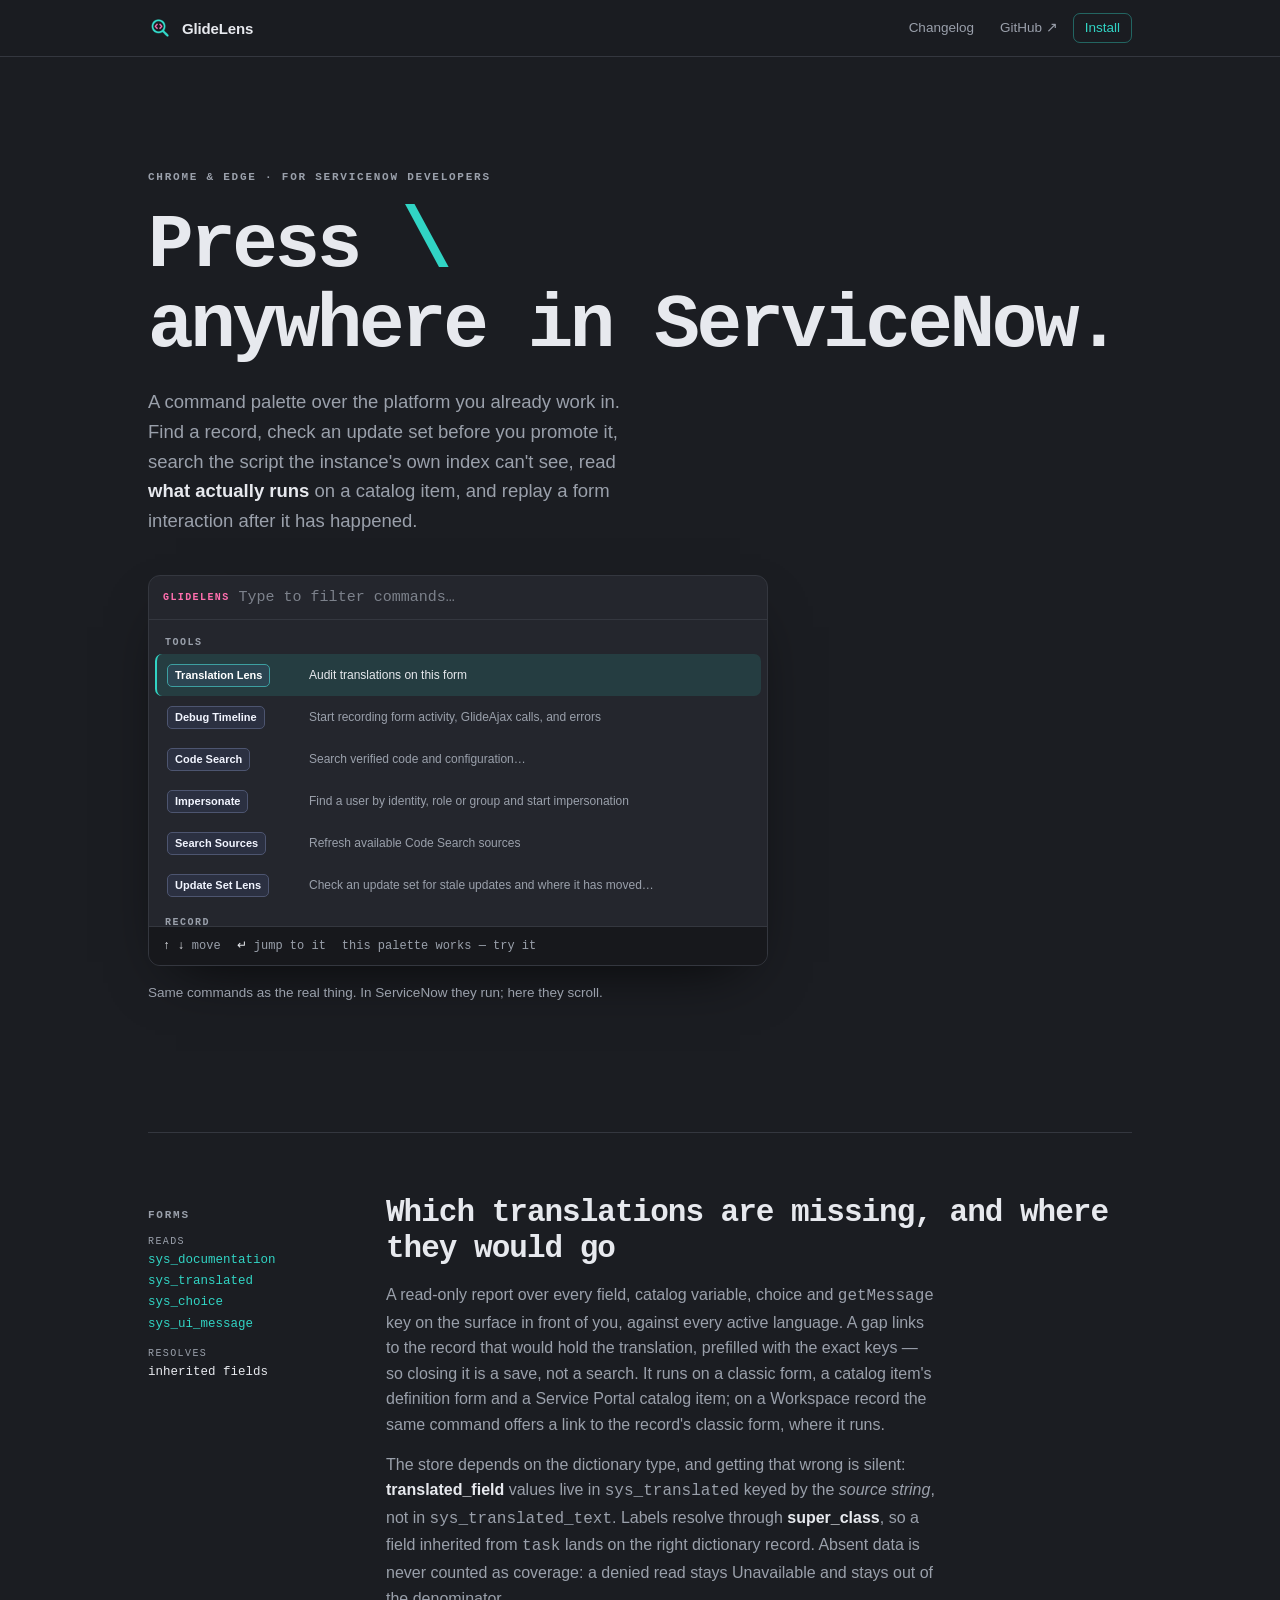
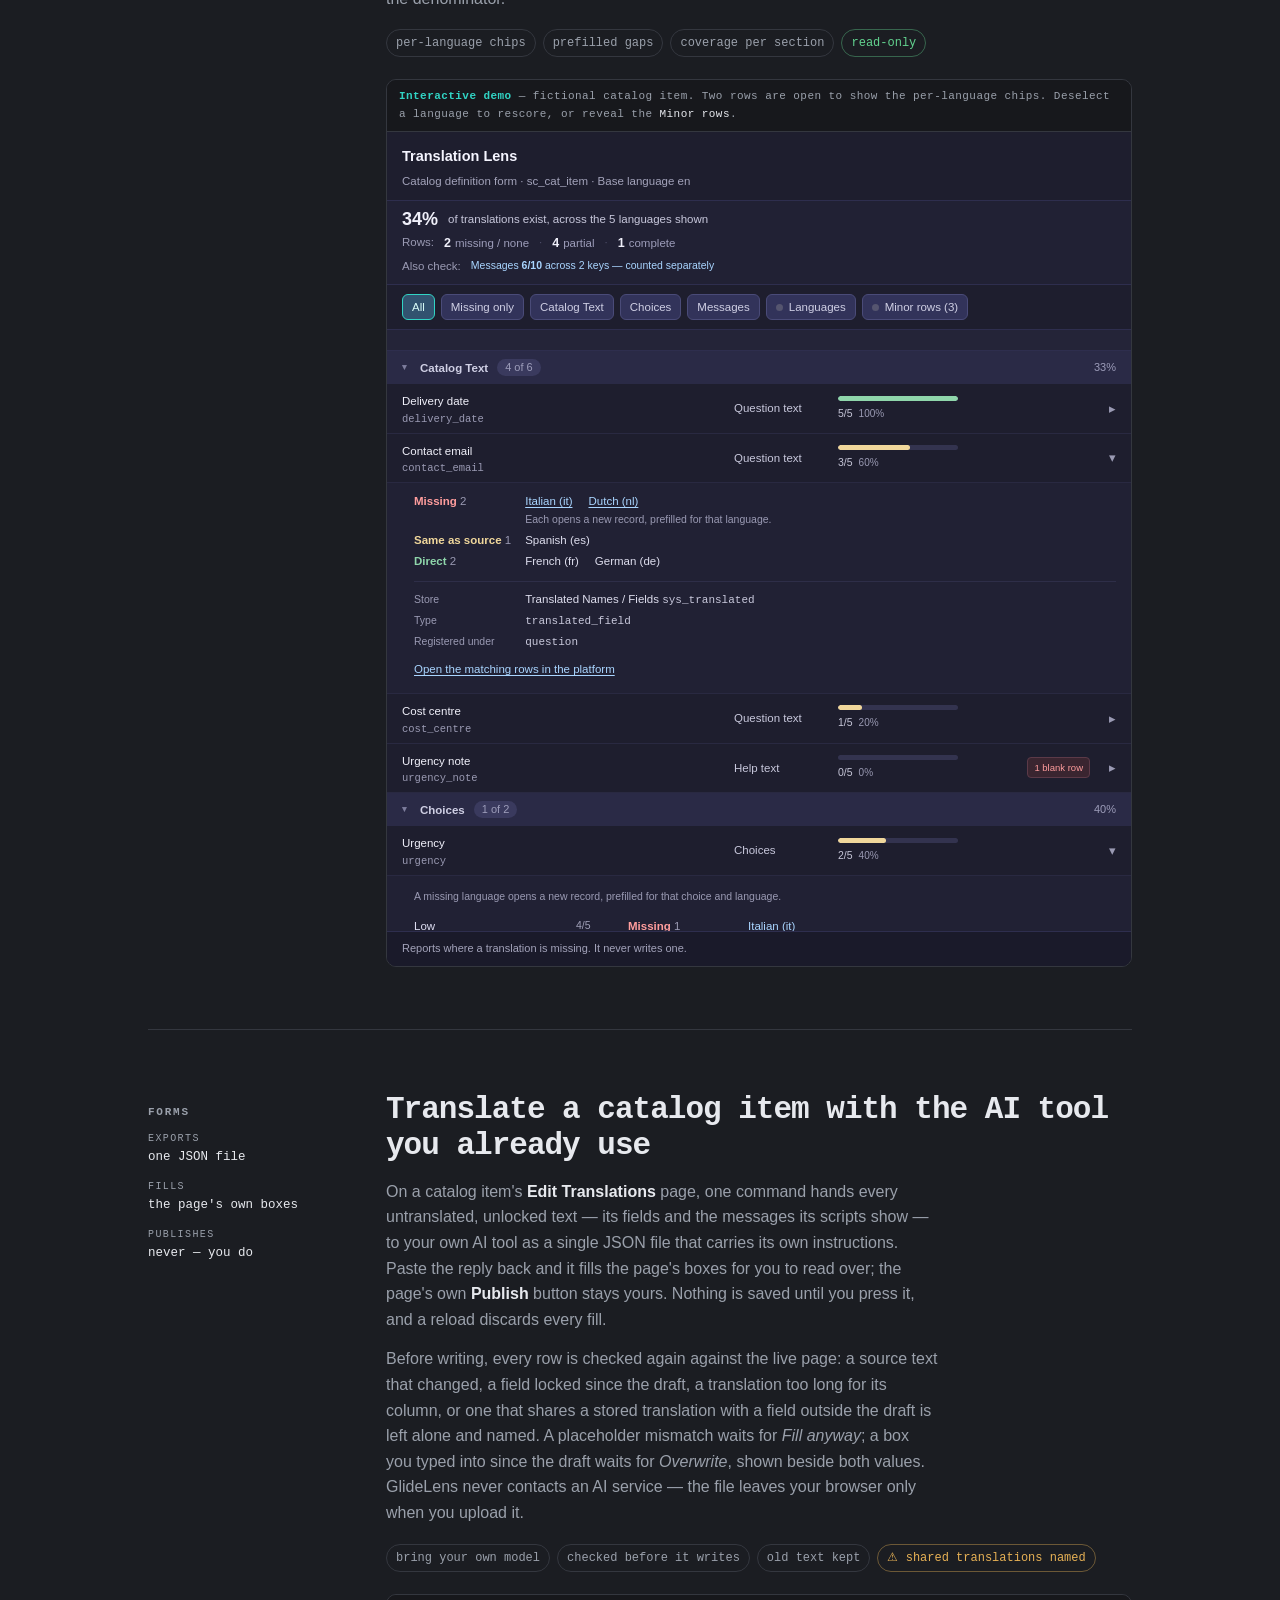
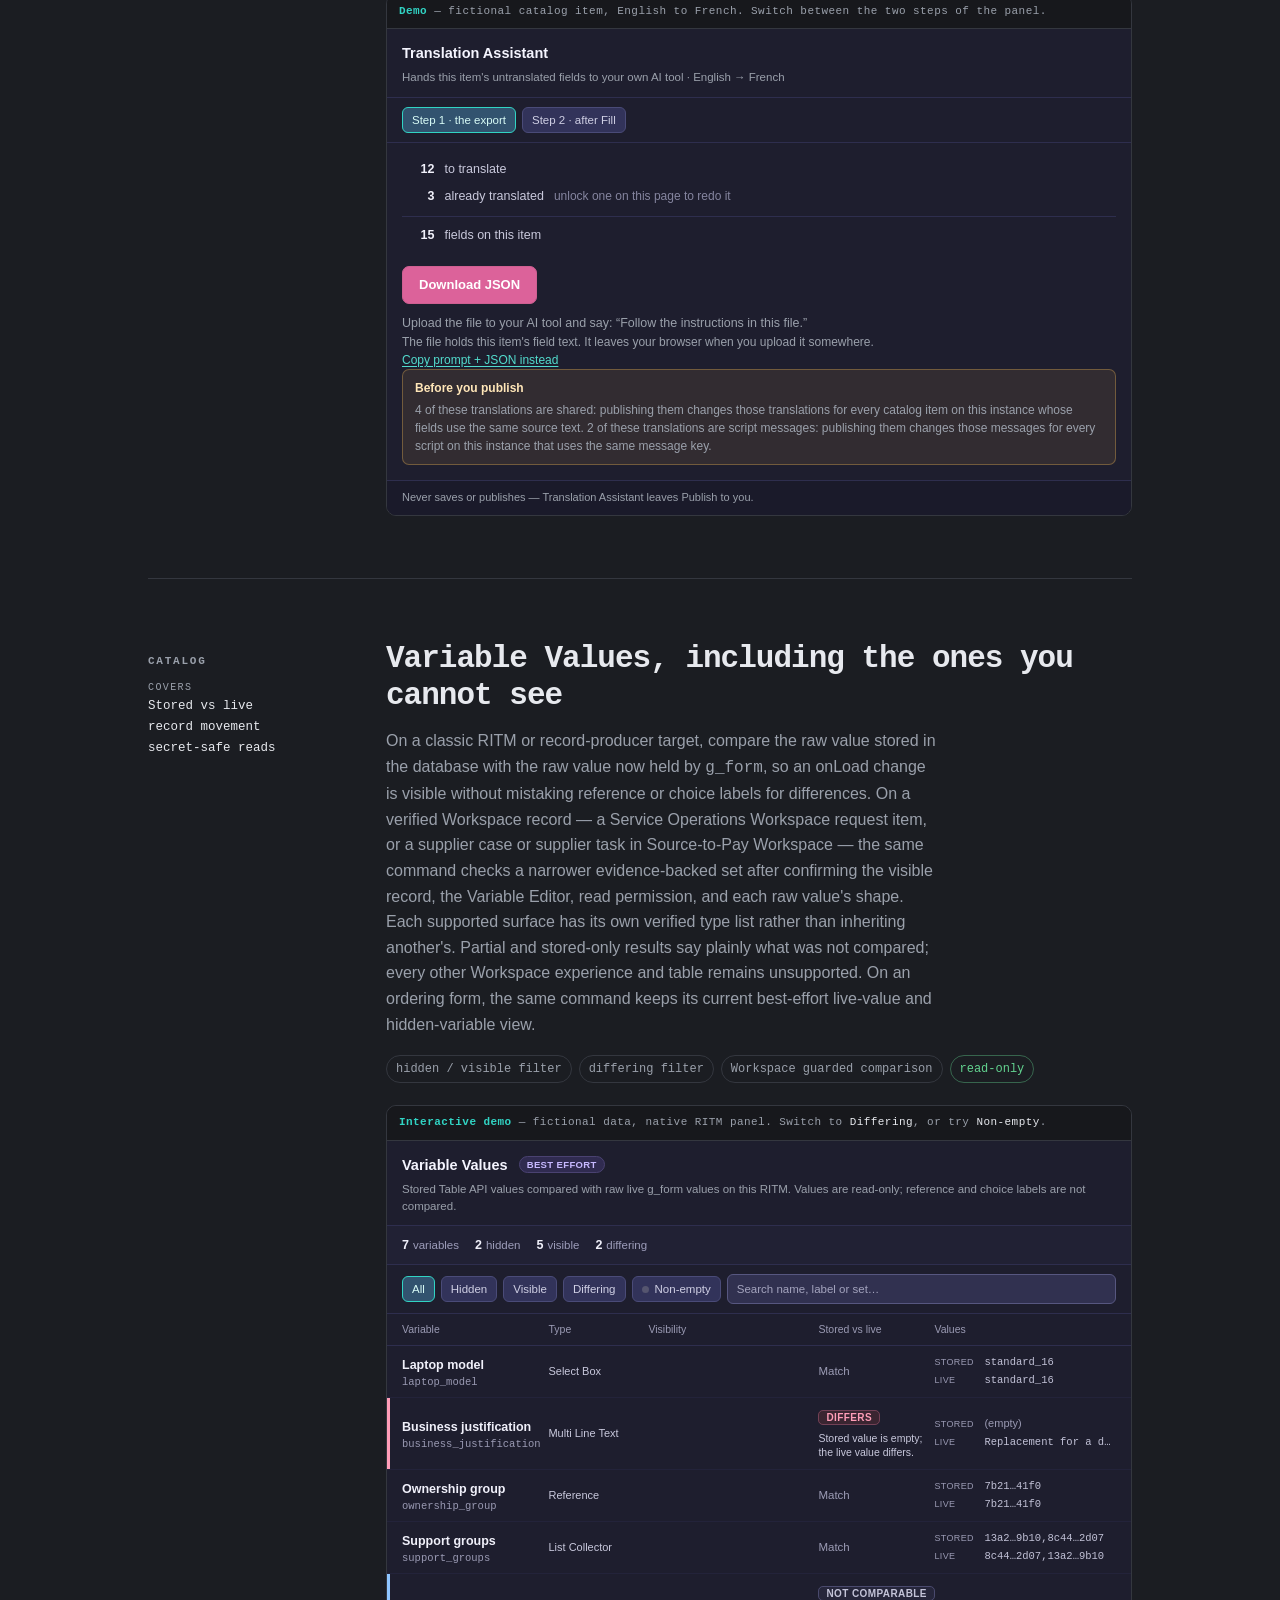
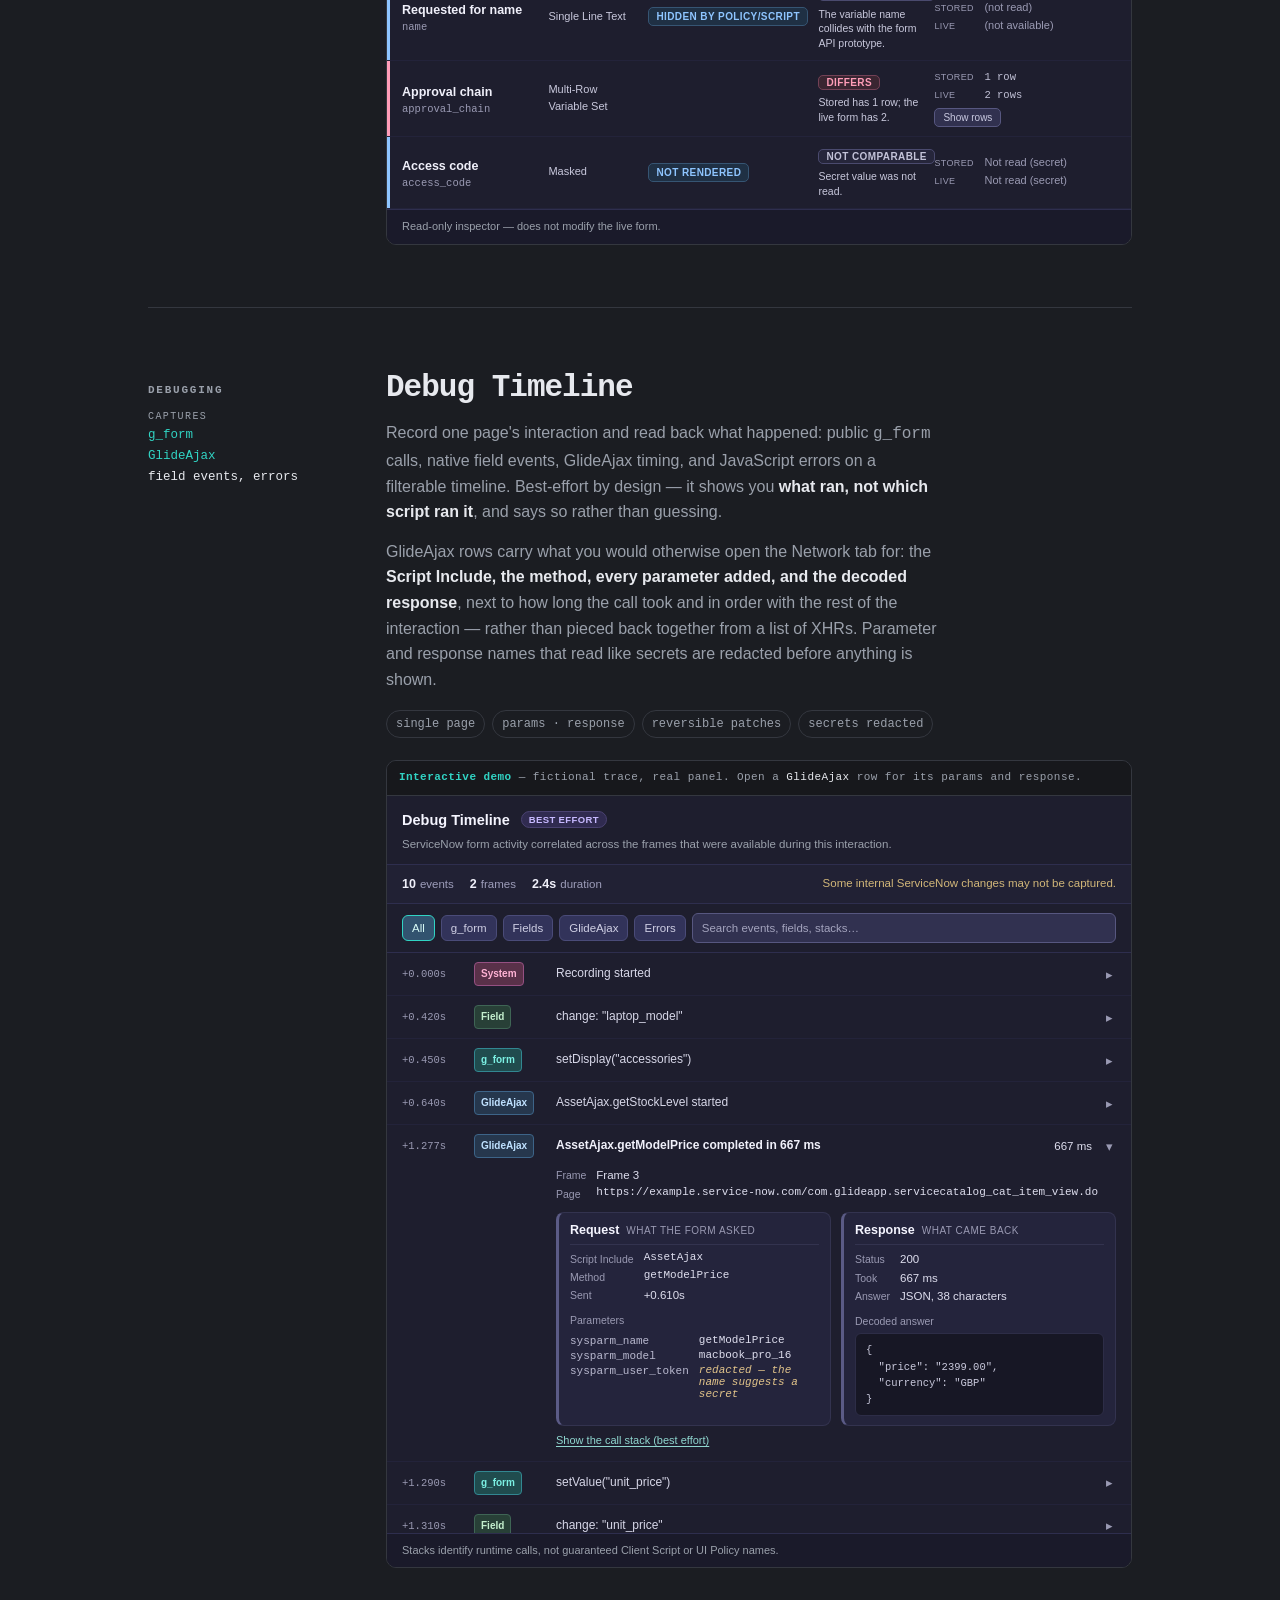
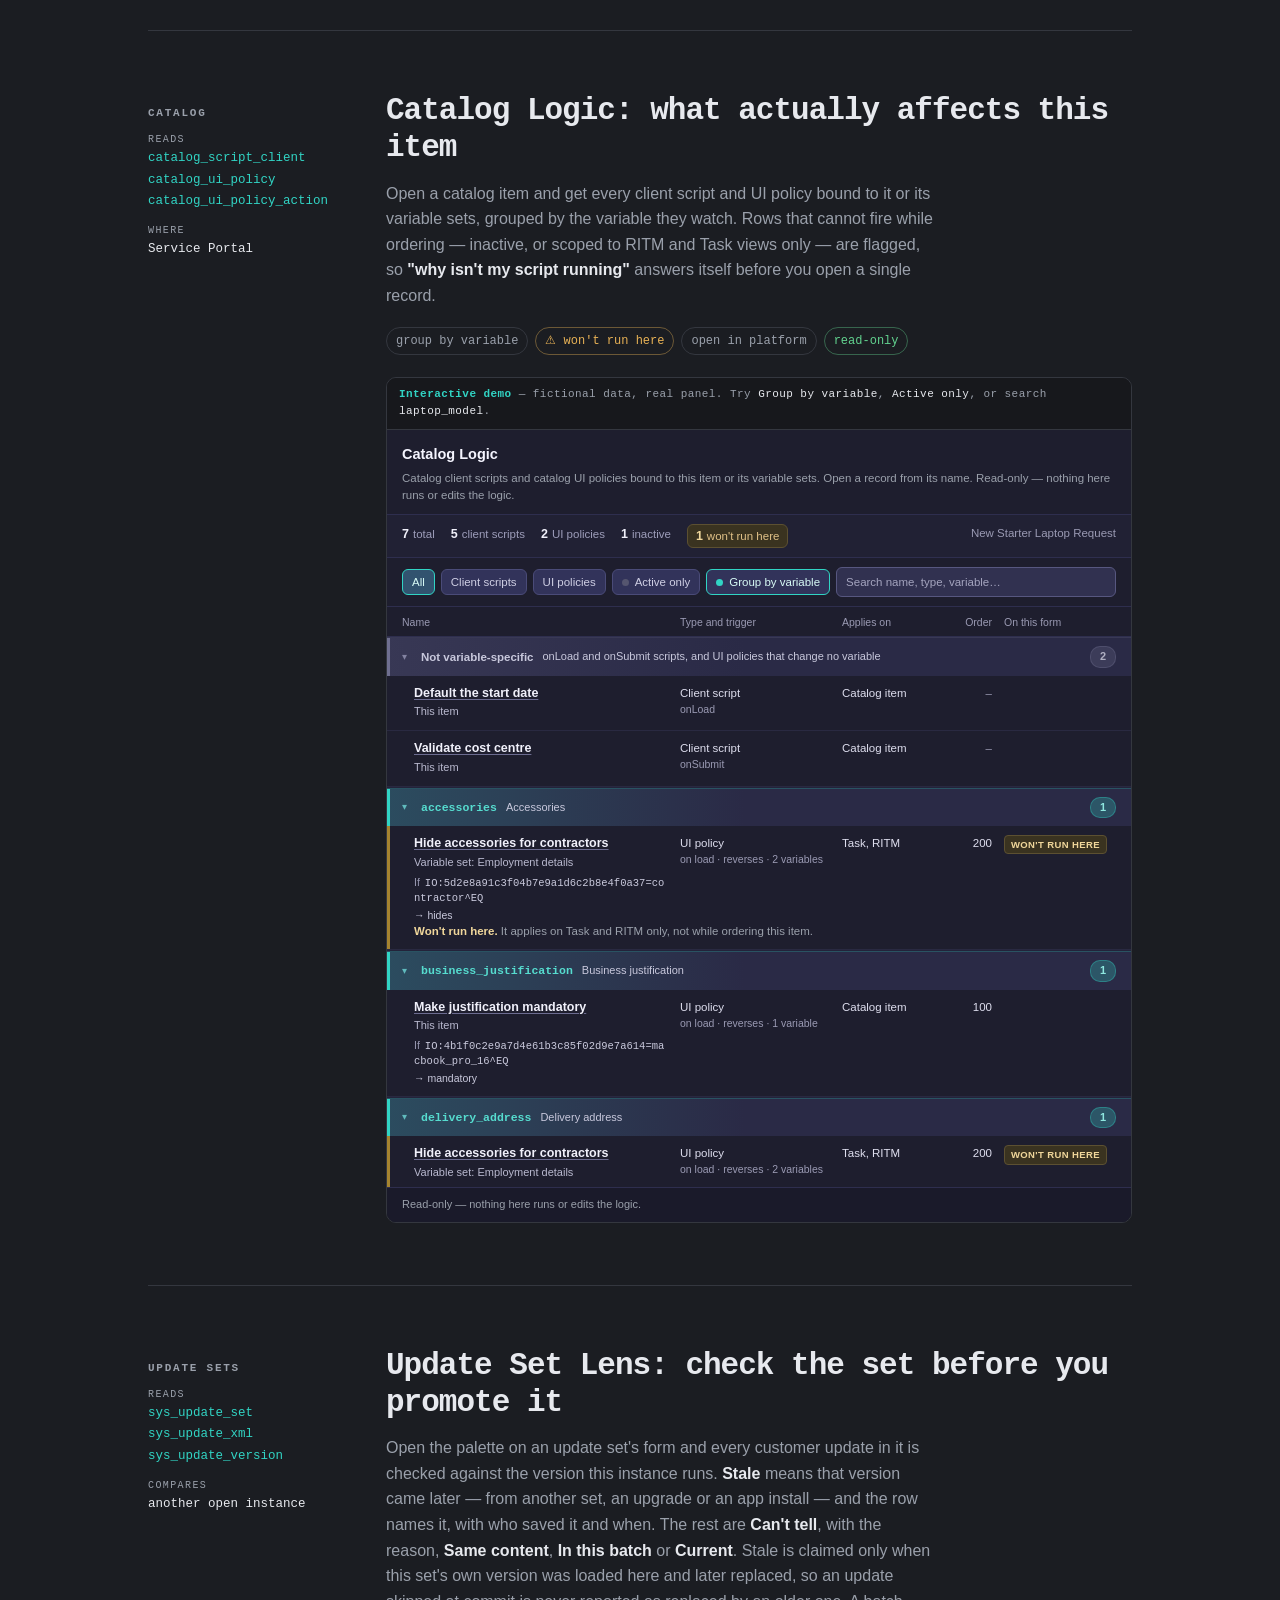
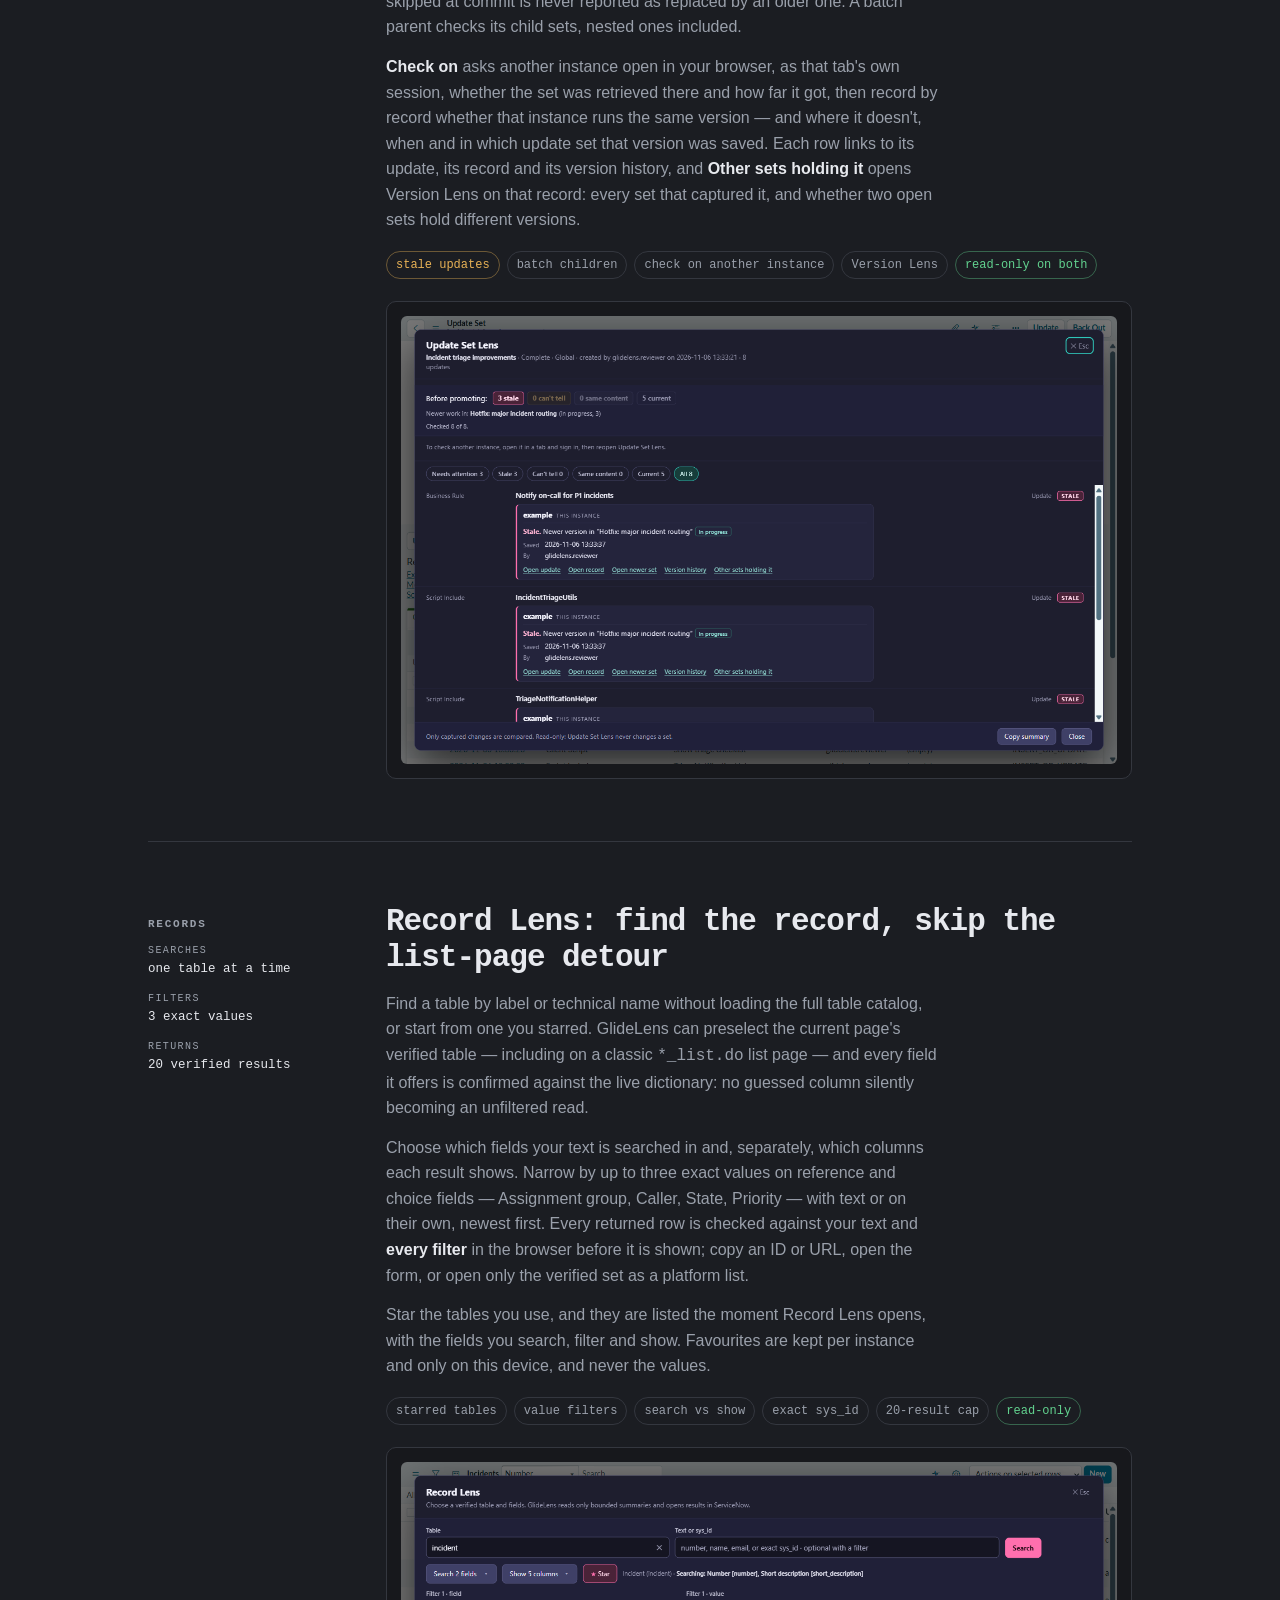
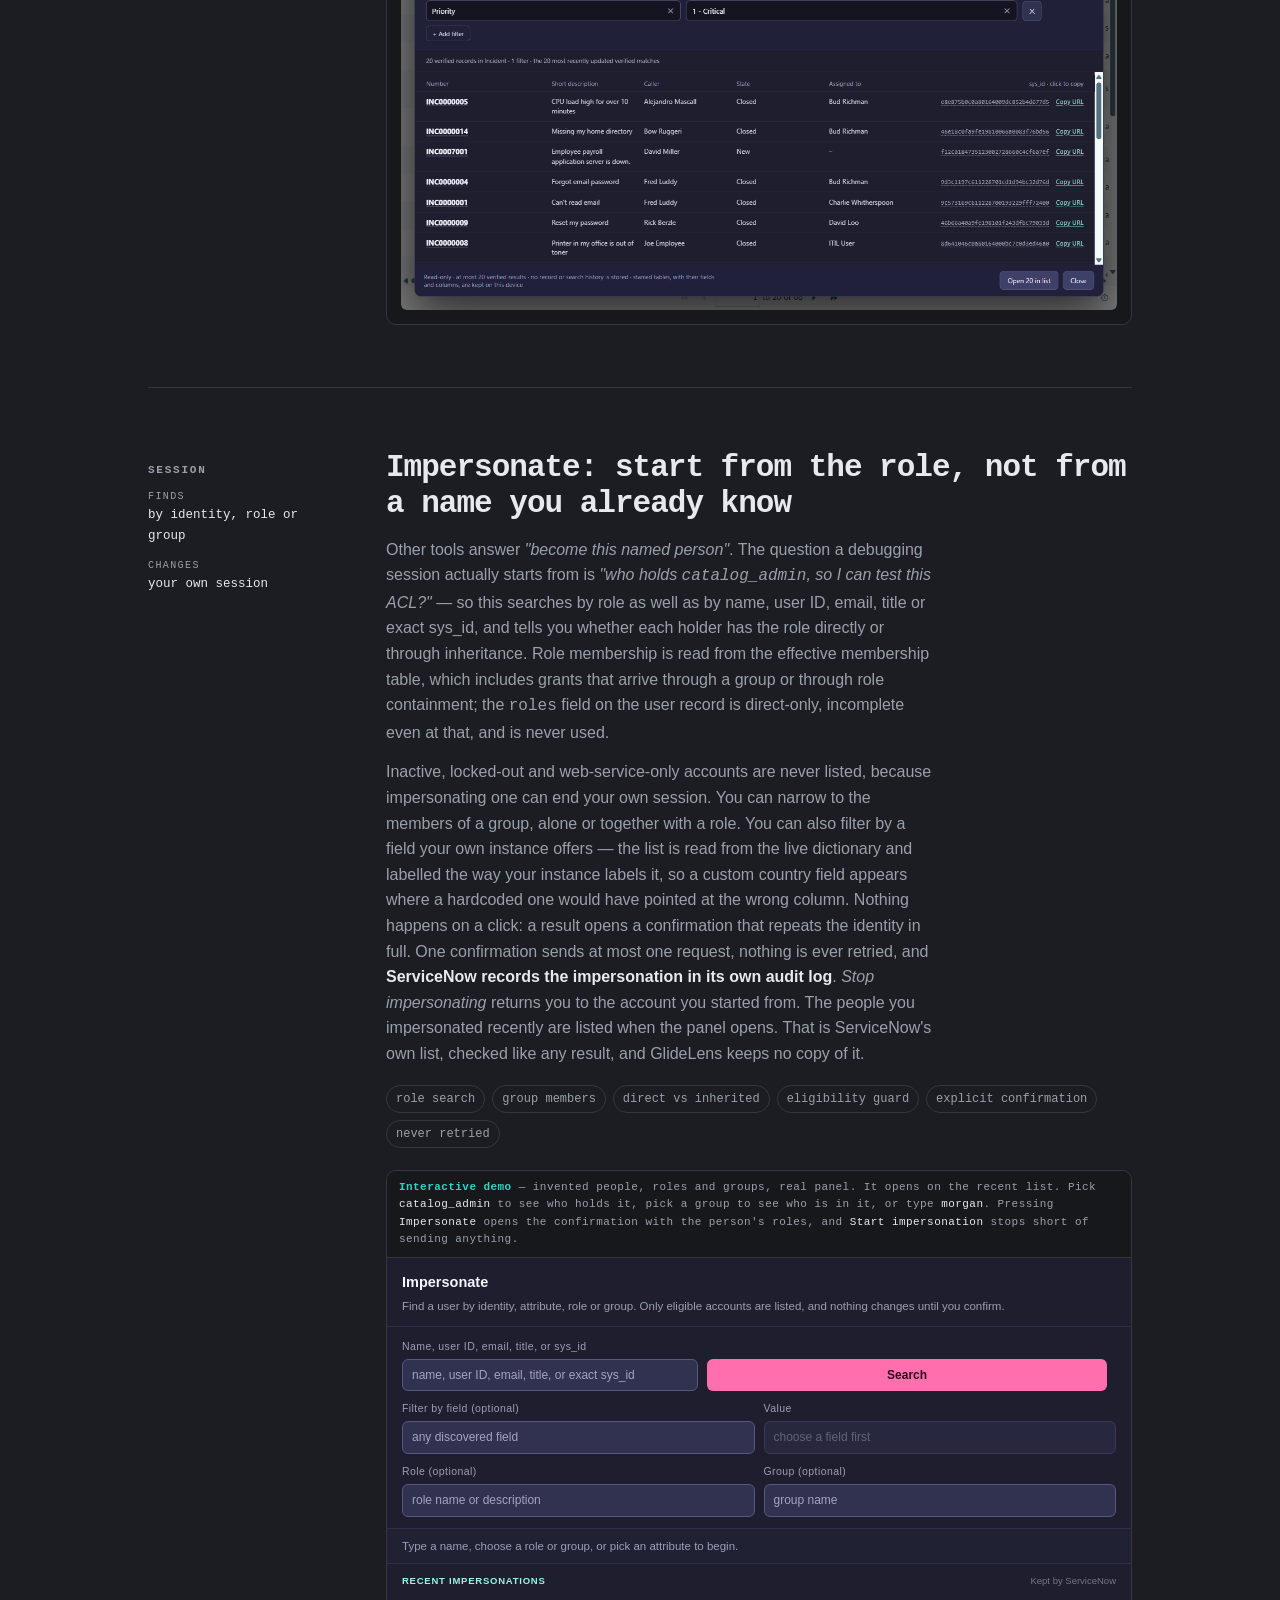
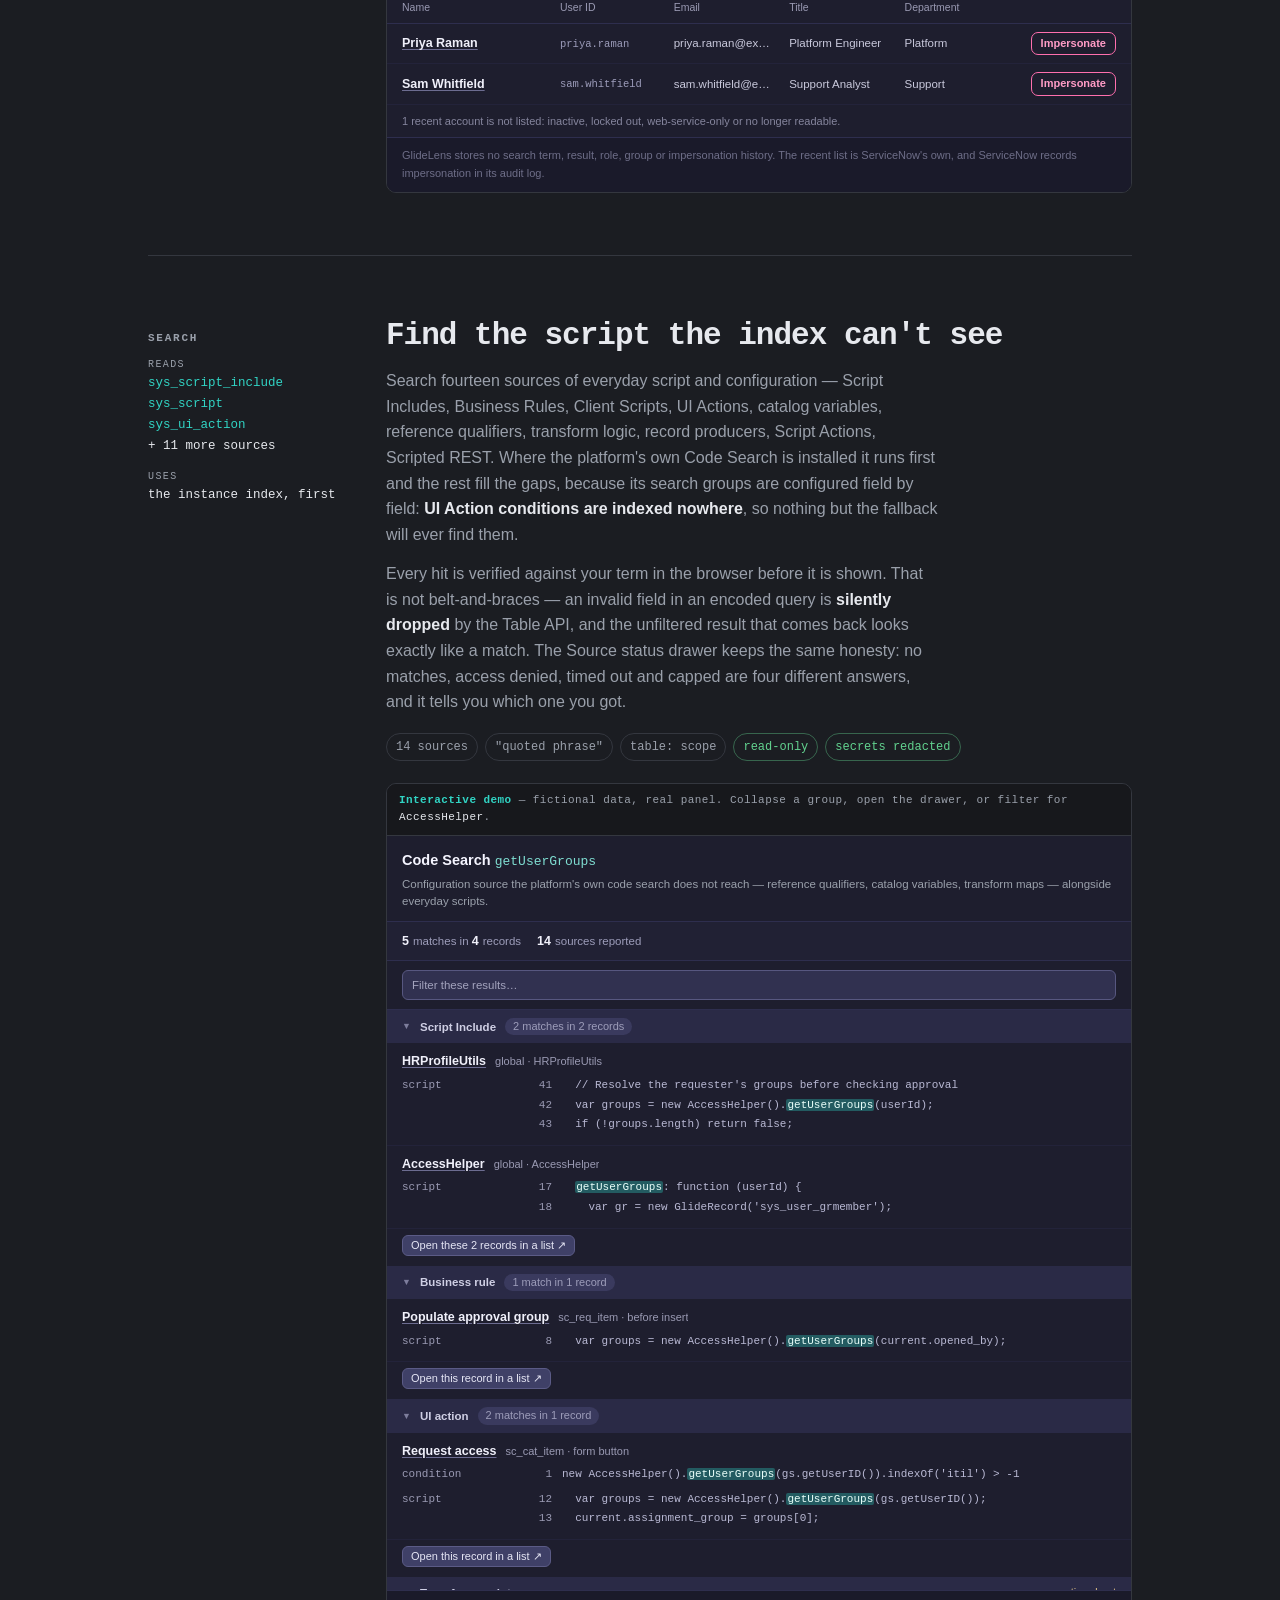
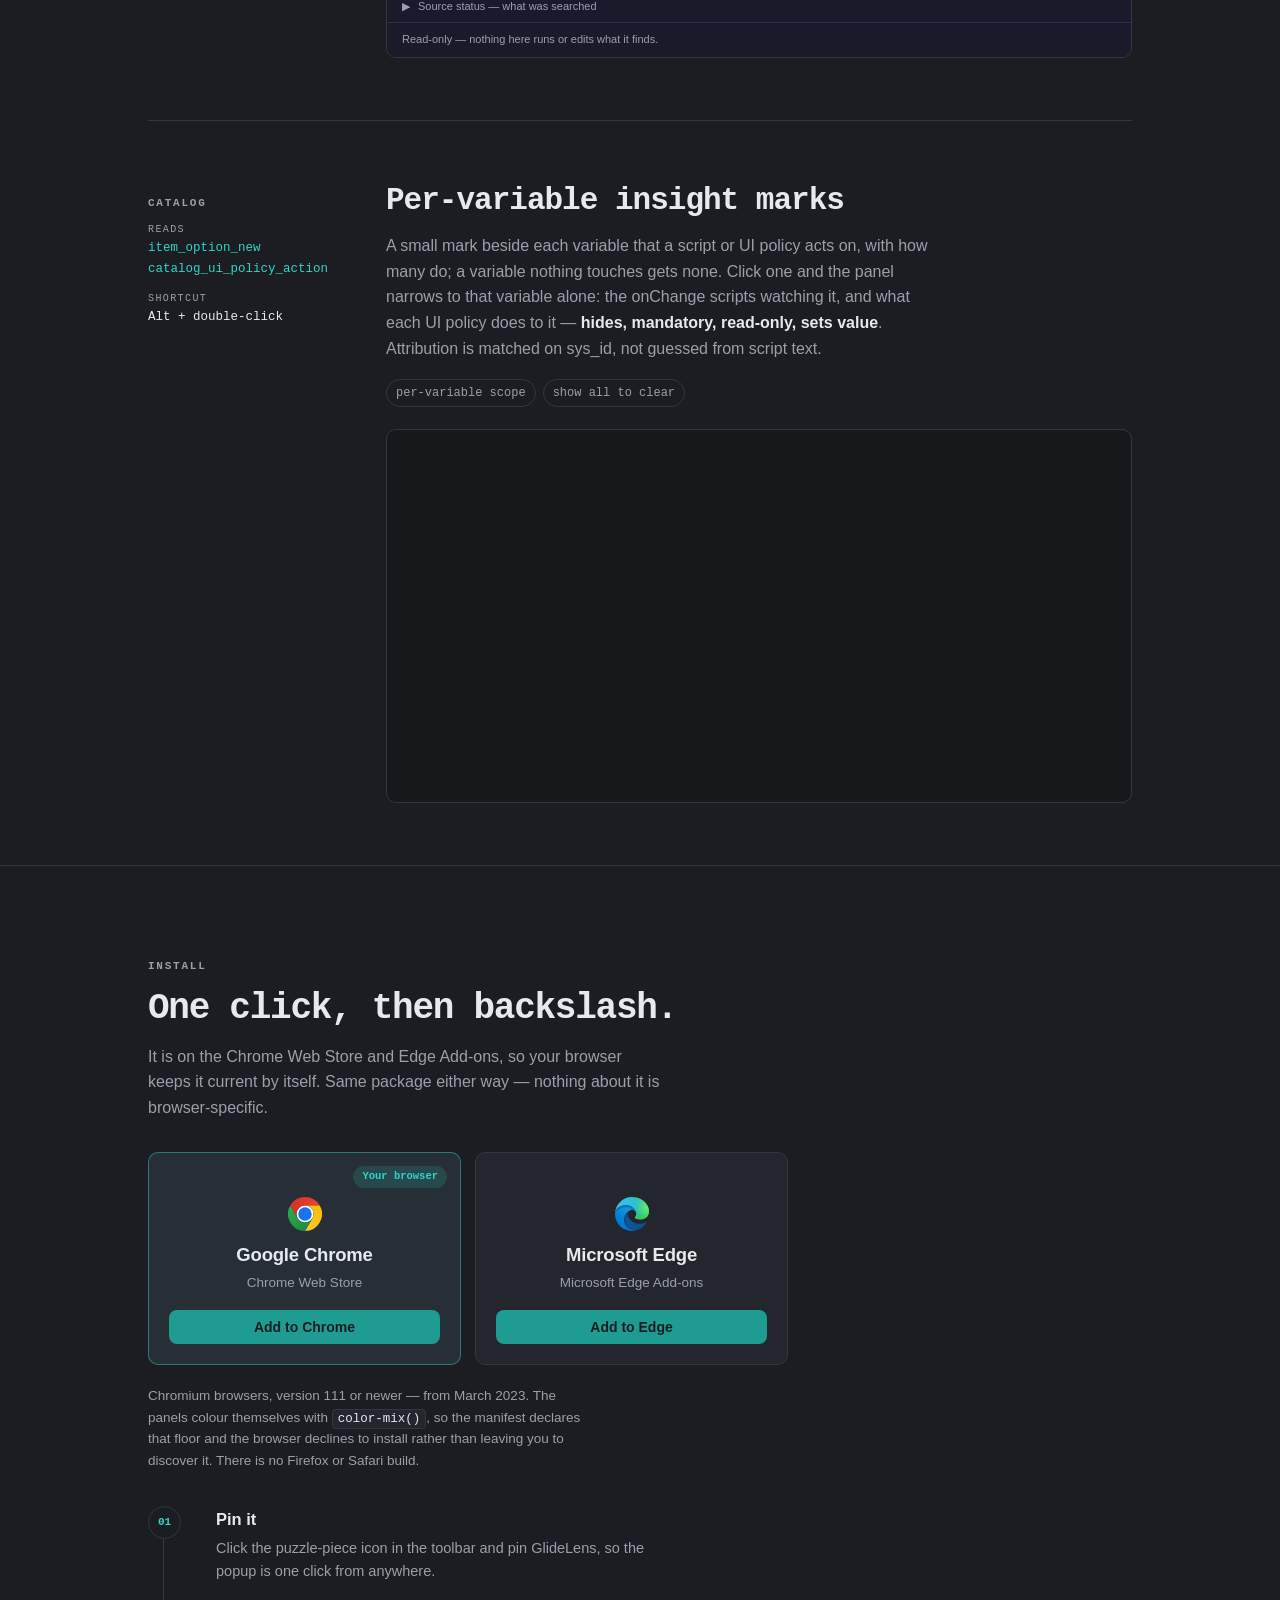
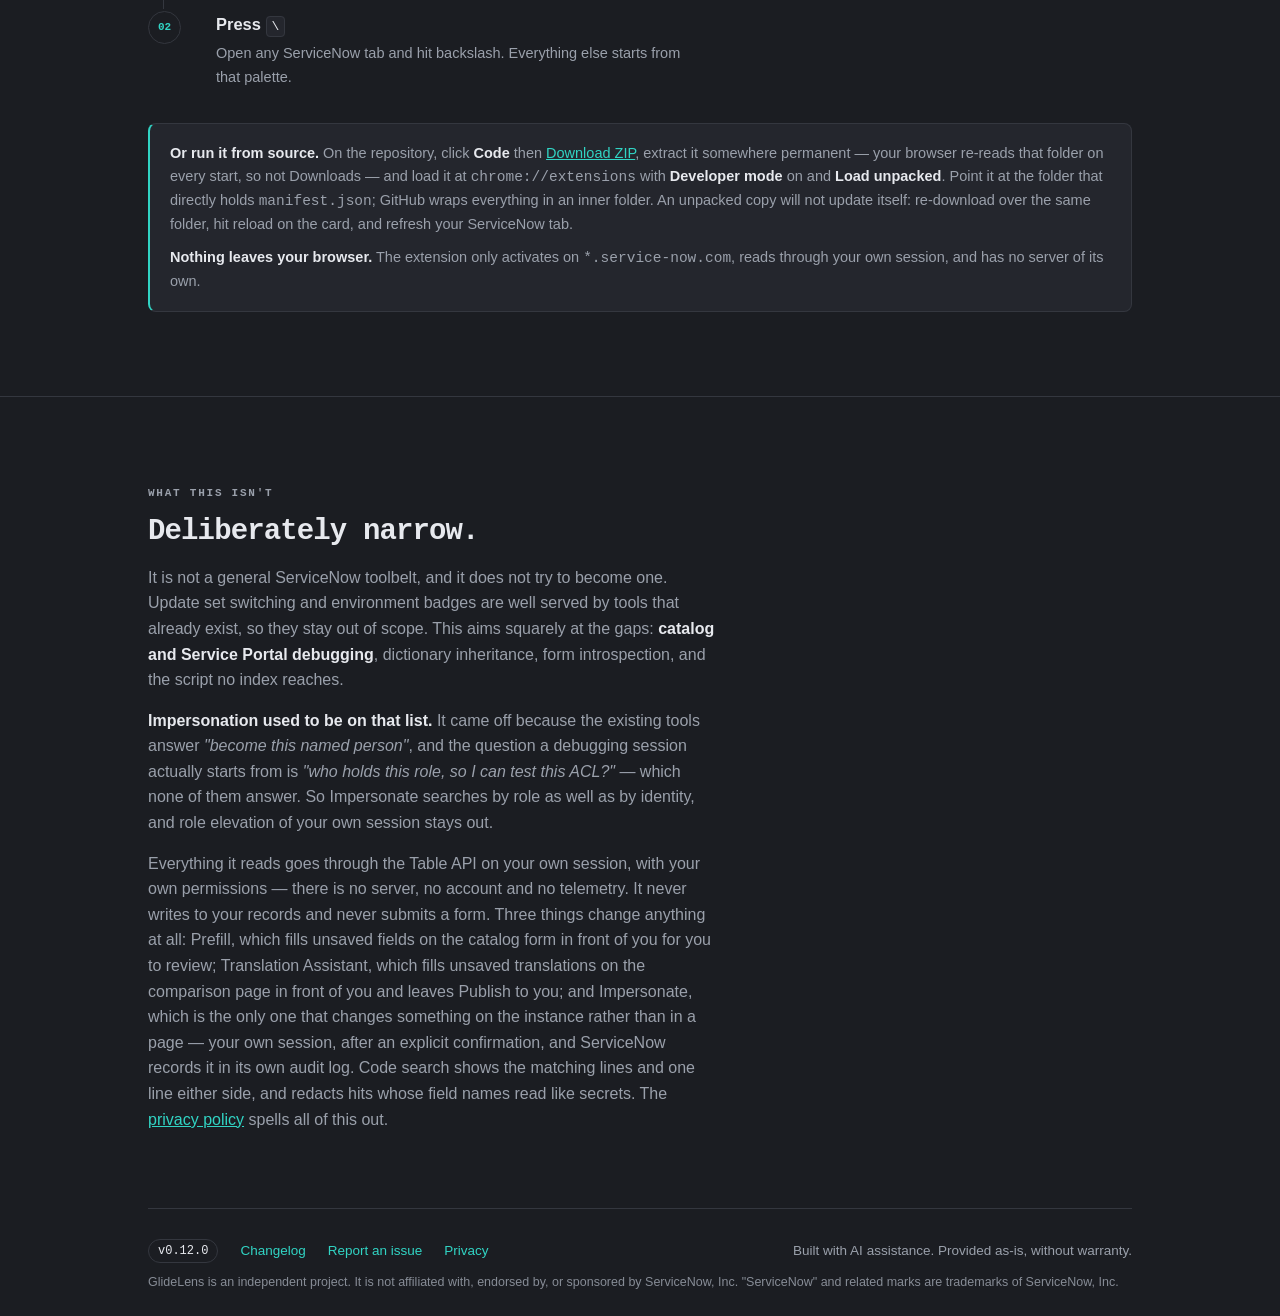
==== commit 729dd2df: "docs: refresh the site's Record Lens and Update Set Lens screenshots Both images were the 0.18.0 cap" ====
--- a/docs/index.html
+++ b/docs/index.html
@@ -2110,7 +2110,7 @@
           </div>
           <div class="shot is-media is-shot">
             <a href="shots/update-set-lens.png"><img src="shots/update-set-lens.png" width="1280" height="800" loading="lazy" decoding="async"
-              alt="Update Set Lens on a completed update set of eight updates: three marked Stale, two changed and one deleted later in an in-progress hotfix set, each naming who saved it and when; the rest Current." /></a>
+              alt="Update Set Lens on a completed update set of eight updates, three of them Stale: each Stale row opens as a card for this instance naming the in-progress hotfix set that holds a newer version, who saved it and when, with links to the update, the record and the newer set." /></a>
           </div>
         </div>
       </article>
@@ -2162,7 +2162,7 @@
           </div>
           <div class="shot is-media is-shot">
             <a href="shots/record-lens.png"><img src="shots/record-lens.png" width="1280" height="800" loading="lazy" decoding="async"
-              alt="Record Lens on the Incident table, starred, filtered to Priority 1 - Critical, showing Caller, State and Assigned to for the matching incidents, newest first." /></a>
+              alt="Record Lens on the Incident table, starred, filtered to Priority 1 - Critical: one line per incident under a column header for Number, Short description, Caller, State and Assigned to, newest first, each with its sys_id to copy." /></a>
           </div>
         </div>
       </article>
